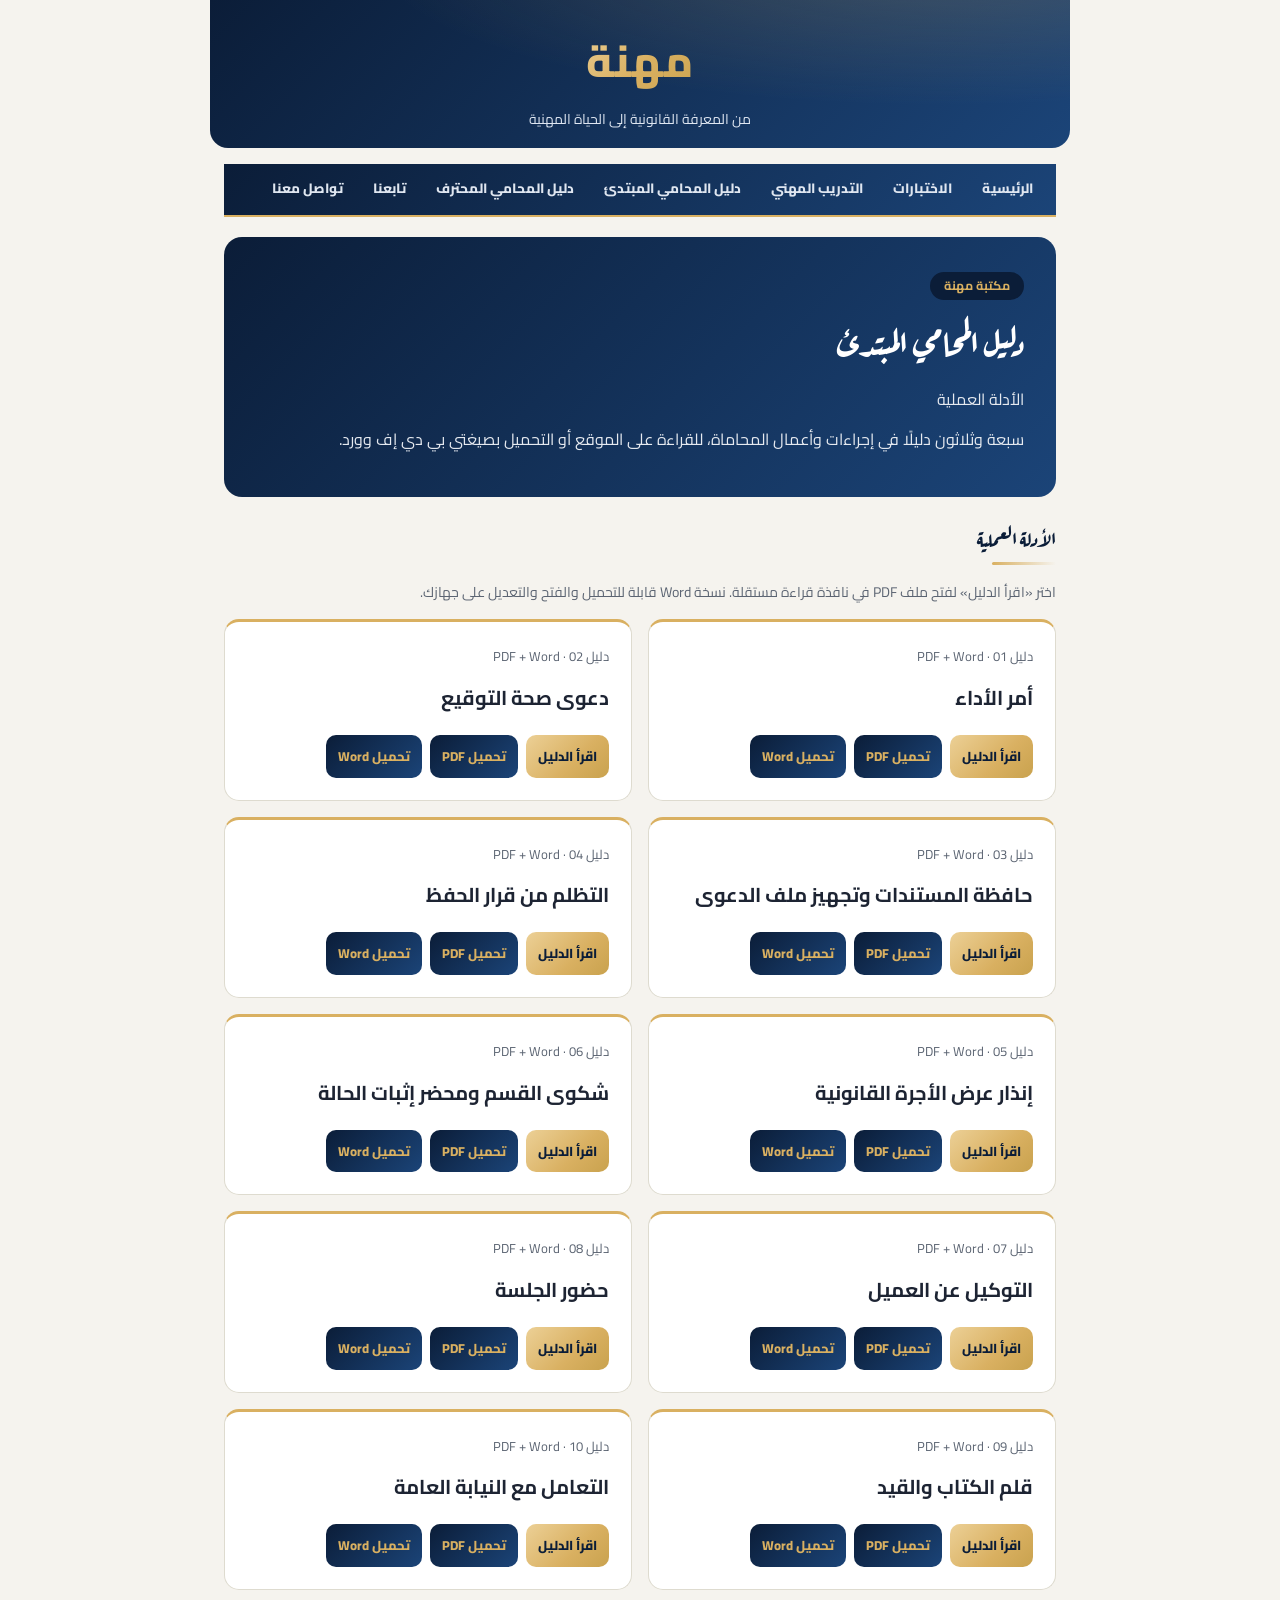
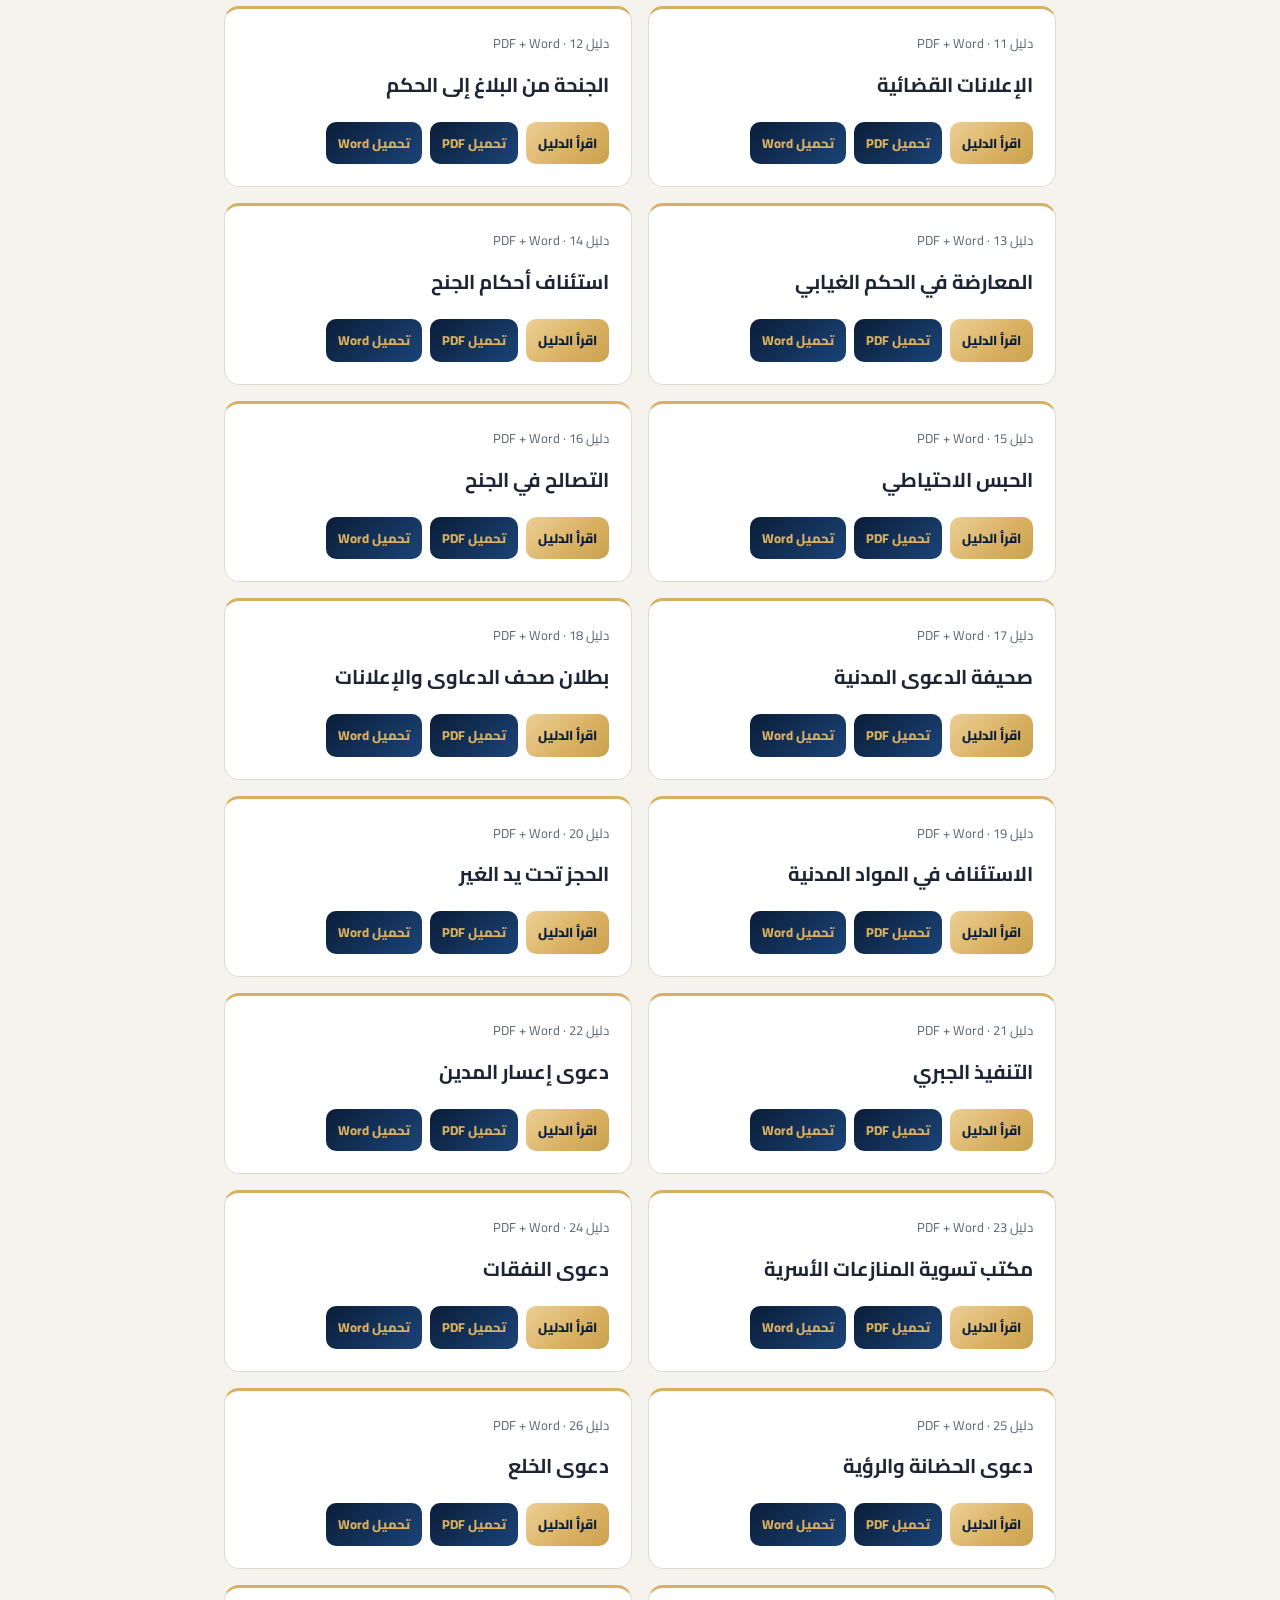
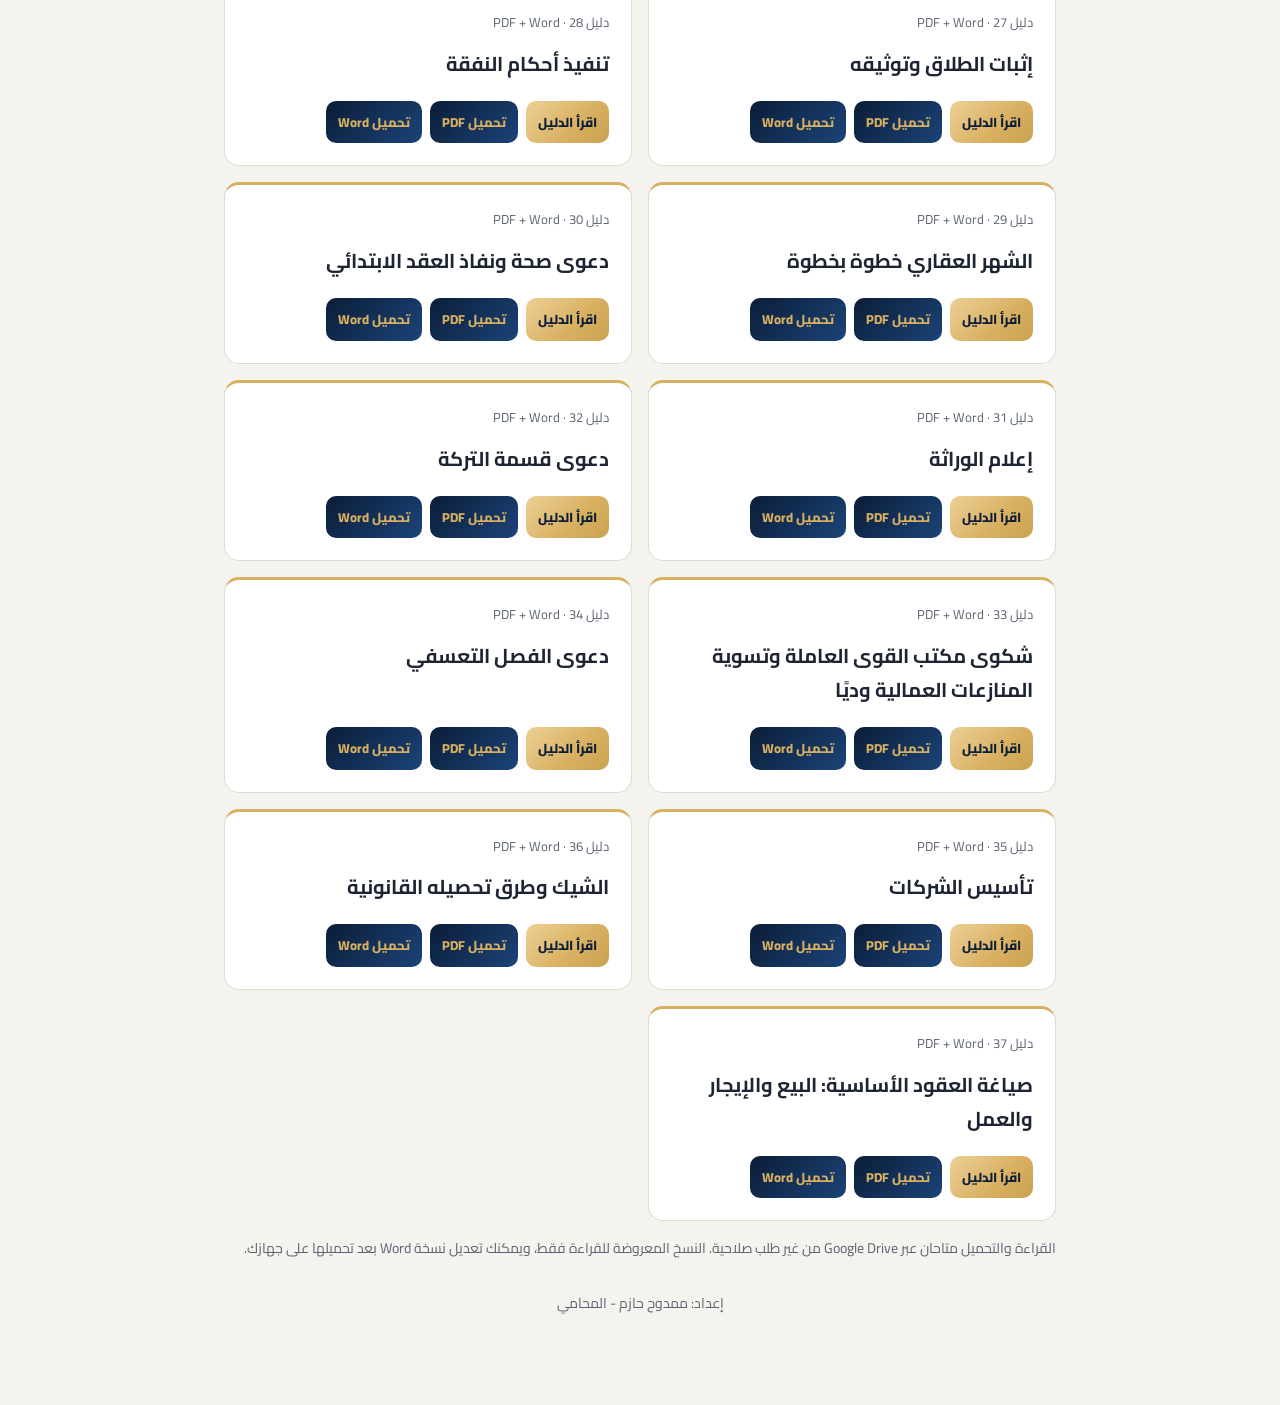
==== guides.html @ 372f8047 "Update guides.html" ====
<!DOCTYPE html>
<html lang="ar" dir="rtl">
<head>
<meta charset="utf-8">
<meta name="viewport" content="width=device-width, initial-scale=1">
<title>دليل المحامي المبتدئ | الأدلة العملية | مهنة</title>
<meta name="description" content="منصة مهنة: اختبارات قانونية عملية تفاعلية وتدريب على الصياغة لطلاب وحديثي التخرج — من المعرفة القانونية إلى الحياة المهنية.">
<link rel="preconnect" href="https://fonts.googleapis.com">
<link rel="preconnect" href="https://fonts.gstatic.com" crossorigin>
<link href="https://fonts.googleapis.com/css2?family=Aref+Ruqaa:wght@400;700&family=Cairo:wght@400;700;800;900&display=swap" rel="stylesheet">
<link rel="stylesheet" href="style.css?v=menu-2">
<link rel="icon" href="data:image/svg+xml,<svg xmlns='http://www.w3.org/2000/svg' viewBox='0 0 100 100'>
<rect width='100' height='100' rx='20' fill='%230B1D38'/>
<text x='50' y='68' font-size='52' text-anchor='middle' fill='%23D9B061' font-family='sans-serif' font-weight='bold'>م</text>
</svg>">
<style>.guide-intro{background:linear-gradient(135deg,var(--navy),var(--navy2));color:white;padding:32px;border-radius:18px;margin:20px 0}.guide-intro h1{font-family:'Aref Ruqaa',serif;font-size:36px;margin:6px 0}.guide-intro p{color:#e6eaf0;margin:10px 0}.guide-intro .chip{color:var(--gold)}.guide-grid{display:grid;grid-template-columns:repeat(2,minmax(0,1fr));gap:16px}.guide-card{background:white;border:1px solid #dedbcf;border-top:3px solid var(--gold);border-radius:15px;padding:22px;display:flex;flex-direction:column}.guide-num{font-size:13px;color:var(--muted)}.guide-card h3{font-size:20px;line-height:1.7;margin:12px 0 20px;flex:1}.guide-actions{display:flex;gap:8px;flex-wrap:wrap}.guide-actions .btn{font-size:13px;padding:9px 12px}.guide-note{font-size:14px;color:var(--muted)}#read-area{scroll-margin-top:20px}#read-area iframe{width:100%;height:78vh;min-height:480px;border:1px solid #dedbcf;border-radius:12px;background:white}.reader-head{display:flex;align-items:center;justify-content:space-between;gap:12px;flex-wrap:wrap}.reader-head h2{font-size:20px}.guide-credit{text-align:center;color:var(--muted);font-size:14px;margin:28px 0}@media(max-width:600px){.guide-grid{grid-template-columns:1fr}.guide-intro{padding:24px}.guide-intro h1{font-size:30px}.guide-card{padding:18px}}</style>
</head>
<body>
<div id="app">
<header class="brand">
<span class="brand-home">مهنة</span>
<div class="brand-slogan">من المعرفة القانونية إلى الحياة المهنية</div>
</header>
<main>
<section class="guide-intro">
<div class="chip">مكتبة مهنة</div>
<h1>دليل المحامي المبتدئ</h1>
<p>الأدلة العملية</p>
<p>سبعة وثلاثون دليلًا في إجراءات وأعمال المحاماة، للقراءة على الموقع أو التحميل بصيغتي بي دي إف وورد.</p>
</section>
<section aria-labelledby="practical-guides">
<h2 class="sec-title" id="practical-guides">الأدلة العملية</h2>
<p class="guide-note">اختر «اقرأ الدليل» لفتح ملف <bdi>PDF</bdi> في نافذة قراءة مستقلة. نسخة Word قابلة للتحميل والفتح والتعديل على جهازك.</p>
<div class="guide-grid">
<article class="guide-card">
<span class="guide-num">دليل 01 · PDF + Word</span>
<h3>أمر الأداء</h3>
<div class="guide-actions">
<a class="btn btn-gold" href="https://drive.google.com/file/d/1lhFEbVyW7mM2Pffdc7E-c3dsVmJOCe77/view" target="_blank" rel="noopener" data-unused="أمر الأداء">اقرأ الدليل</a>
<a class="btn btn-primary" href="https://drive.usercontent.google.com/uc?id=1lhFEbVyW7mM2Pffdc7E-c3dsVmJOCe77&export=download" target="_blank" rel="noopener">تحميل PDF</a>
<a class="btn btn-primary" href="https://drive.usercontent.google.com/uc?id=1GNAst6s5Tya8nx4CTQIG4CpCuFEKIEpQ&export=download" target="_blank" rel="noopener">تحميل Word</a>
</div>
</article>
<article class="guide-card">
<span class="guide-num">دليل 02 · PDF + Word</span>
<h3>دعوى صحة التوقيع</h3>
<div class="guide-actions">
<a class="btn btn-gold" href="https://drive.google.com/file/d/19nydOXmQcw5TiN1yiLEQyeLUWQSGeSj8/view" target="_blank" rel="noopener" data-unused="دعوى صحة التوقيع">اقرأ الدليل</a>
<a class="btn btn-primary" href="https://drive.usercontent.google.com/uc?id=19nydOXmQcw5TiN1yiLEQyeLUWQSGeSj8&export=download" target="_blank" rel="noopener">تحميل PDF</a>
<a class="btn btn-primary" href="https://drive.usercontent.google.com/uc?id=1DaUs4XClMMg2J2By8NILfXzpgcWRLYur&export=download" target="_blank" rel="noopener">تحميل Word</a>
</div>
</article>
<article class="guide-card">
<span class="guide-num">دليل 03 · PDF + Word</span>
<h3>حافظة المستندات وتجهيز ملف الدعوى</h3>
<div class="guide-actions">
<a class="btn btn-gold" href="https://drive.google.com/file/d/1q2QD6dPWdqzXDaYKc3N9Lr1Vz_J6705i/view" target="_blank" rel="noopener" data-unused="حافظة المستندات وتجهيز ملف الدعوى">اقرأ الدليل</a>
<a class="btn btn-primary" href="https://drive.usercontent.google.com/uc?id=1q2QD6dPWdqzXDaYKc3N9Lr1Vz_J6705i&export=download" target="_blank" rel="noopener">تحميل PDF</a>
<a class="btn btn-primary" href="https://drive.usercontent.google.com/uc?id=1x9_GRjjt5fpK_cg7-u2W2AYbrR6Ln_DU&export=download" target="_blank" rel="noopener">تحميل Word</a>
</div>
</article>
<article class="guide-card">
<span class="guide-num">دليل 04 · PDF + Word</span>
<h3>التظلم من قرار الحفظ</h3>
<div class="guide-actions">
<a class="btn btn-gold" href="https://drive.google.com/file/d/1rLI7pX4Ohl5Z811DIzZ4BWitYT3tr8JI/view" target="_blank" rel="noopener" data-unused="التظلم من قرار الحفظ">اقرأ الدليل</a>
<a class="btn btn-primary" href="https://drive.usercontent.google.com/uc?id=1rLI7pX4Ohl5Z811DIzZ4BWitYT3tr8JI&export=download" target="_blank" rel="noopener">تحميل PDF</a>
<a class="btn btn-primary" href="https://drive.usercontent.google.com/uc?id=1jGJtzhgdEJMSLpmpb15tiAQeFeDelXdA&export=download" target="_blank" rel="noopener">تحميل Word</a>
</div>
</article>
<article class="guide-card">
<span class="guide-num">دليل 05 · PDF + Word</span>
<h3>إنذار عرض الأجرة القانونية</h3>
<div class="guide-actions">
<a class="btn btn-gold" href="https://drive.google.com/file/d/1cBmJ3tx7z8aMSP7qeic0AS9SRAFq1dej/view" target="_blank" rel="noopener" data-unused="إنذار عرض الأجرة القانونية">اقرأ الدليل</a>
<a class="btn btn-primary" href="https://drive.usercontent.google.com/uc?id=1cBmJ3tx7z8aMSP7qeic0AS9SRAFq1dej&export=download" target="_blank" rel="noopener">تحميل PDF</a>
<a class="btn btn-primary" href="https://drive.usercontent.google.com/uc?id=1-lrd0PEPeSdsdgamgKVnCSZKYVw9WDAi&export=download" target="_blank" rel="noopener">تحميل Word</a>
</div>
</article>
<article class="guide-card">
<span class="guide-num">دليل 06 · PDF + Word</span>
<h3>شكوى القسم ومحضر إثبات الحالة</h3>
<div class="guide-actions">
<a class="btn btn-gold" href="https://drive.google.com/file/d/1IS0WiS62byXFt3Yp91gwJPllQYBNxdp9/view" target="_blank" rel="noopener" data-unused="شكوى القسم ومحضر إثبات الحالة">اقرأ الدليل</a>
<a class="btn btn-primary" href="https://drive.usercontent.google.com/uc?id=1IS0WiS62byXFt3Yp91gwJPllQYBNxdp9&export=download" target="_blank" rel="noopener">تحميل PDF</a>
<a class="btn btn-primary" href="https://drive.usercontent.google.com/uc?id=1BdJZomVSax-pJC2kfKPwaSdxzQhvLLwL&export=download" target="_blank" rel="noopener">تحميل Word</a>
</div>
</article>
<article class="guide-card">
<span class="guide-num">دليل 07 · PDF + Word</span>
<h3>التوكيل عن العميل</h3>
<div class="guide-actions">
<a class="btn btn-gold" href="https://drive.google.com/file/d/1QEOQuuTOTTEBFe_HFZniaZNTT4RI1nsv/view" target="_blank" rel="noopener" data-unused="التوكيل عن العميل">اقرأ الدليل</a>
<a class="btn btn-primary" href="https://drive.usercontent.google.com/uc?id=1QEOQuuTOTTEBFe_HFZniaZNTT4RI1nsv&export=download" target="_blank" rel="noopener">تحميل PDF</a>
<a class="btn btn-primary" href="https://drive.usercontent.google.com/uc?id=17tsUhtWy_TjbeZj2JQprFCujh1gpBj0j&export=download" target="_blank" rel="noopener">تحميل Word</a>
</div>
</article>
<article class="guide-card">
<span class="guide-num">دليل 08 · PDF + Word</span>
<h3>حضور الجلسة</h3>
<div class="guide-actions">
<a class="btn btn-gold" href="https://drive.google.com/file/d/1w6HjEaFpAqK7VksC8ru_XuXYdBbz9K9f/view" target="_blank" rel="noopener" data-unused="حضور الجلسة">اقرأ الدليل</a>
<a class="btn btn-primary" href="https://drive.usercontent.google.com/uc?id=1w6HjEaFpAqK7VksC8ru_XuXYdBbz9K9f&export=download" target="_blank" rel="noopener">تحميل PDF</a>
<a class="btn btn-primary" href="https://drive.usercontent.google.com/uc?id=1sQ37kRX0HGywfal8gw8nFbL9a7NRiC8x&export=download" target="_blank" rel="noopener">تحميل Word</a>
</div>
</article>
<article class="guide-card">
<span class="guide-num">دليل 09 · PDF + Word</span>
<h3>قلم الكتاب والقيد</h3>
<div class="guide-actions">
<a class="btn btn-gold" href="https://drive.google.com/file/d/1-6KOMLe5yV7-f9dzGltO7z8qr-1vII8w/view" target="_blank" rel="noopener" data-unused="قلم الكتاب والقيد">اقرأ الدليل</a>
<a class="btn btn-primary" href="https://drive.usercontent.google.com/uc?id=1-6KOMLe5yV7-f9dzGltO7z8qr-1vII8w&export=download" target="_blank" rel="noopener">تحميل PDF</a>
<a class="btn btn-primary" href="https://drive.usercontent.google.com/uc?id=1TjCPbkvWsczoTAzIBe25jZPN6dCIpEjh&export=download" target="_blank" rel="noopener">تحميل Word</a>
</div>
</article>
<article class="guide-card">
<span class="guide-num">دليل 10 · PDF + Word</span>
<h3>التعامل مع النيابة العامة</h3>
<div class="guide-actions">
<a class="btn btn-gold" href="https://drive.google.com/file/d/16C2R-DpAaad8NpkhkTMxkO4bs0cnzNlF/view" target="_blank" rel="noopener" data-unused="التعامل مع النيابة العامة">اقرأ الدليل</a>
<a class="btn btn-primary" href="https://drive.usercontent.google.com/uc?id=16C2R-DpAaad8NpkhkTMxkO4bs0cnzNlF&export=download" target="_blank" rel="noopener">تحميل PDF</a>
<a class="btn btn-primary" href="https://drive.usercontent.google.com/uc?id=1xSZr94l_cQgAg8oKb4VDhyMVsaFz3uzL&export=download" target="_blank" rel="noopener">تحميل Word</a>
</div>
</article>
<article class="guide-card">
<span class="guide-num">دليل 11 · PDF + Word</span>
<h3>الإعلانات القضائية</h3>
<div class="guide-actions">
<a class="btn btn-gold" href="https://drive.google.com/file/d/14jTPbNmCmhAWJI2bxURV8c2IpZFxBTtu/view" target="_blank" rel="noopener" data-unused="الإعلانات القضائية">اقرأ الدليل</a>
<a class="btn btn-primary" href="https://drive.usercontent.google.com/uc?id=14jTPbNmCmhAWJI2bxURV8c2IpZFxBTtu&export=download" target="_blank" rel="noopener">تحميل PDF</a>
<a class="btn btn-primary" href="https://drive.usercontent.google.com/uc?id=1nGDUe8XNxXwrlL6gyGoIQX5_wiXSOQw8&export=download" target="_blank" rel="noopener">تحميل Word</a>
</div>
</article>
<article class="guide-card">
<span class="guide-num">دليل 12 · PDF + Word</span>
<h3>الجنحة من البلاغ إلى الحكم</h3>
<div class="guide-actions">
<a class="btn btn-gold" href="https://drive.google.com/file/d/1GeDlIqz3ZPjyvDLm3ax_kZ1trtamjrG9/view" target="_blank" rel="noopener" data-unused="الجنحة من البلاغ إلى الحكم">اقرأ الدليل</a>
<a class="btn btn-primary" href="https://drive.usercontent.google.com/uc?id=1GeDlIqz3ZPjyvDLm3ax_kZ1trtamjrG9&export=download" target="_blank" rel="noopener">تحميل PDF</a>
<a class="btn btn-primary" href="https://drive.usercontent.google.com/uc?id=1X7FzDyfZ1-Qfa2aySnxmdlfpzXh0LILZ&export=download" target="_blank" rel="noopener">تحميل Word</a>
</div>
</article>
<article class="guide-card">
<span class="guide-num">دليل 13 · PDF + Word</span>
<h3>المعارضة في الحكم الغيابي</h3>
<div class="guide-actions">
<a class="btn btn-gold" href="https://drive.google.com/file/d/1eduug9olP5QepK9xj_x2lu-c4mlwAfVk/view" target="_blank" rel="noopener" data-unused="المعارضة في الحكم الغيابي">اقرأ الدليل</a>
<a class="btn btn-primary" href="https://drive.usercontent.google.com/uc?id=1eduug9olP5QepK9xj_x2lu-c4mlwAfVk&export=download" target="_blank" rel="noopener">تحميل PDF</a>
<a class="btn btn-primary" href="https://drive.usercontent.google.com/uc?id=1vYFPwZU1Yk_J25SgsPBMVrs7mK8fgEtN&export=download" target="_blank" rel="noopener">تحميل Word</a>
</div>
</article>
<article class="guide-card">
<span class="guide-num">دليل 14 · PDF + Word</span>
<h3>استئناف أحكام الجنح</h3>
<div class="guide-actions">
<a class="btn btn-gold" href="https://drive.google.com/file/d/1NqNyWIEtY-ghXWD7Ovv80EQc38zApNoQ/view" target="_blank" rel="noopener" data-unused="استئناف أحكام الجنح">اقرأ الدليل</a>
<a class="btn btn-primary" href="https://drive.usercontent.google.com/uc?id=1NqNyWIEtY-ghXWD7Ovv80EQc38zApNoQ&export=download" target="_blank" rel="noopener">تحميل PDF</a>
<a class="btn btn-primary" href="https://drive.usercontent.google.com/uc?id=1pjefdMAFo6wtGSPbI0MVBh4y7JZuY_yj&export=download" target="_blank" rel="noopener">تحميل Word</a>
</div>
</article>
<article class="guide-card">
<span class="guide-num">دليل 15 · PDF + Word</span>
<h3>الحبس الاحتياطي</h3>
<div class="guide-actions">
<a class="btn btn-gold" href="https://drive.google.com/file/d/1xcIaKQqhmnBtSEZbT4JTeTVlwEAEolqZ/view" target="_blank" rel="noopener" data-unused="الحبس الاحتياطي">اقرأ الدليل</a>
<a class="btn btn-primary" href="https://drive.usercontent.google.com/uc?id=1xcIaKQqhmnBtSEZbT4JTeTVlwEAEolqZ&export=download" target="_blank" rel="noopener">تحميل PDF</a>
<a class="btn btn-primary" href="https://drive.usercontent.google.com/uc?id=1648856WoEl9FJtOPDo1Pev_1bz9TIzI_&export=download" target="_blank" rel="noopener">تحميل Word</a>
</div>
</article>
<article class="guide-card">
<span class="guide-num">دليل 16 · PDF + Word</span>
<h3>التصالح في الجنح</h3>
<div class="guide-actions">
<a class="btn btn-gold" href="https://drive.google.com/file/d/10y_-NX6jctBIYF557IlrYe82zkh2wMDv/view" target="_blank" rel="noopener" data-unused="التصالح في الجنح">اقرأ الدليل</a>
<a class="btn btn-primary" href="https://drive.usercontent.google.com/uc?id=10y_-NX6jctBIYF557IlrYe82zkh2wMDv&export=download" target="_blank" rel="noopener">تحميل PDF</a>
<a class="btn btn-primary" href="https://drive.usercontent.google.com/uc?id=11JRqz6HBILmvKFa4iBzNTsp0Fx5wMerN&export=download" target="_blank" rel="noopener">تحميل Word</a>
</div>
</article>
<article class="guide-card">
<span class="guide-num">دليل 17 · PDF + Word</span>
<h3>صحيفة الدعوى المدنية</h3>
<div class="guide-actions">
<a class="btn btn-gold" href="https://drive.google.com/file/d/1sZz0TDGOKZalwRft-iu8-0i8cl8Ptnyf/view" target="_blank" rel="noopener" data-unused="صحيفة الدعوى المدنية">اقرأ الدليل</a>
<a class="btn btn-primary" href="https://drive.usercontent.google.com/uc?id=1sZz0TDGOKZalwRft-iu8-0i8cl8Ptnyf&export=download" target="_blank" rel="noopener">تحميل PDF</a>
<a class="btn btn-primary" href="https://drive.usercontent.google.com/uc?id=1f5rvOFOB3NeRojkRWT9hCq55vcYuGRw3&export=download" target="_blank" rel="noopener">تحميل Word</a>
</div>
</article>
<article class="guide-card">
<span class="guide-num">دليل 18 · PDF + Word</span>
<h3>بطلان صحف الدعاوى والإعلانات</h3>
<div class="guide-actions">
<a class="btn btn-gold" href="https://drive.google.com/file/d/1ydUIzdb1GCVYTCQBEeNw0Mceaa8yqAuI/view" target="_blank" rel="noopener" data-unused="بطلان صحف الدعاوى والإعلانات">اقرأ الدليل</a>
<a class="btn btn-primary" href="https://drive.usercontent.google.com/uc?id=1ydUIzdb1GCVYTCQBEeNw0Mceaa8yqAuI&export=download" target="_blank" rel="noopener">تحميل PDF</a>
<a class="btn btn-primary" href="https://drive.usercontent.google.com/uc?id=1AZQIpSXePgrr-4YGj4W5npp2qb6y94_I&export=download" target="_blank" rel="noopener">تحميل Word</a>
</div>
</article>
<article class="guide-card">
<span class="guide-num">دليل 19 · PDF + Word</span>
<h3>الاستئناف في المواد المدنية</h3>
<div class="guide-actions">
<a class="btn btn-gold" href="https://drive.google.com/file/d/1afdg-Ku--iqZIt3wisOAYcfKvq_I3Ej4/view" target="_blank" rel="noopener" data-unused="الاستئناف في المواد المدنية">اقرأ الدليل</a>
<a class="btn btn-primary" href="https://drive.usercontent.google.com/uc?id=1afdg-Ku--iqZIt3wisOAYcfKvq_I3Ej4&export=download" target="_blank" rel="noopener">تحميل PDF</a>
<a class="btn btn-primary" href="https://drive.usercontent.google.com/uc?id=178rEgnEGyf0K1z_PHERqe0zXxDEI0wHU&export=download" target="_blank" rel="noopener">تحميل Word</a>
</div>
</article>
<article class="guide-card">
<span class="guide-num">دليل 20 · PDF + Word</span>
<h3>الحجز تحت يد الغير</h3>
<div class="guide-actions">
<a class="btn btn-gold" href="https://drive.google.com/file/d/1xNmIMgBF-fgJdKgWRXzyLvmAUSOz3JZX/view" target="_blank" rel="noopener" data-unused="الحجز تحت يد الغير">اقرأ الدليل</a>
<a class="btn btn-primary" href="https://drive.usercontent.google.com/uc?id=1xNmIMgBF-fgJdKgWRXzyLvmAUSOz3JZX&export=download" target="_blank" rel="noopener">تحميل PDF</a>
<a class="btn btn-primary" href="https://drive.usercontent.google.com/uc?id=1rCsxuJ0VhlaVHmCy0uJiRH8K9CK8KRgb&export=download" target="_blank" rel="noopener">تحميل Word</a>
</div>
</article>
<article class="guide-card">
<span class="guide-num">دليل 21 · PDF + Word</span>
<h3>التنفيذ الجبري</h3>
<div class="guide-actions">
<a class="btn btn-gold" href="https://drive.google.com/file/d/1nS_KgkrTeLJB8kxbcGABC1b7anXLWX34/view" target="_blank" rel="noopener" data-unused="التنفيذ الجبري">اقرأ الدليل</a>
<a class="btn btn-primary" href="https://drive.usercontent.google.com/uc?id=1nS_KgkrTeLJB8kxbcGABC1b7anXLWX34&export=download" target="_blank" rel="noopener">تحميل PDF</a>
<a class="btn btn-primary" href="https://drive.usercontent.google.com/uc?id=1OxFFAFtNTEZ-h1vIZjrEhwDa9d_8wHSt&export=download" target="_blank" rel="noopener">تحميل Word</a>
</div>
</article>
<article class="guide-card">
<span class="guide-num">دليل 22 · PDF + Word</span>
<h3>دعوى إعسار المدين</h3>
<div class="guide-actions">
<a class="btn btn-gold" href="https://drive.google.com/file/d/1Z_H1uZ6sL4z4-JqIwPwmQROxWF3AfZj4/view" target="_blank" rel="noopener" data-unused="دعوى إعسار المدين">اقرأ الدليل</a>
<a class="btn btn-primary" href="https://drive.usercontent.google.com/uc?id=1Z_H1uZ6sL4z4-JqIwPwmQROxWF3AfZj4&export=download" target="_blank" rel="noopener">تحميل PDF</a>
<a class="btn btn-primary" href="https://drive.usercontent.google.com/uc?id=1qJFEi2fvPL8RvgCeRgfD_sbNvVKQJgq3&export=download" target="_blank" rel="noopener">تحميل Word</a>
</div>
</article>
<article class="guide-card">
<span class="guide-num">دليل 23 · PDF + Word</span>
<h3>مكتب تسوية المنازعات الأسرية</h3>
<div class="guide-actions">
<a class="btn btn-gold" href="https://drive.google.com/file/d/1X_-GP8tdBltiGm70qS1In01qeJ8Qh4pK/view" target="_blank" rel="noopener" data-unused="مكتب تسوية المنازعات الأسرية">اقرأ الدليل</a>
<a class="btn btn-primary" href="https://drive.usercontent.google.com/uc?id=1X_-GP8tdBltiGm70qS1In01qeJ8Qh4pK&export=download" target="_blank" rel="noopener">تحميل PDF</a>
<a class="btn btn-primary" href="https://drive.usercontent.google.com/uc?id=1VZQHXRyFoeYIHboGQ5bJjBBHv1_w8WJc&export=download" target="_blank" rel="noopener">تحميل Word</a>
</div>
</article>
<article class="guide-card">
<span class="guide-num">دليل 24 · PDF + Word</span>
<h3>دعوى النفقات</h3>
<div class="guide-actions">
<a class="btn btn-gold" href="https://drive.google.com/file/d/1HKxYytT9IdL5e0QiwDucvM-7STwVZ3vf/view" target="_blank" rel="noopener" data-unused="دعوى النفقات">اقرأ الدليل</a>
<a class="btn btn-primary" href="https://drive.usercontent.google.com/uc?id=1HKxYytT9IdL5e0QiwDucvM-7STwVZ3vf&export=download" target="_blank" rel="noopener">تحميل PDF</a>
<a class="btn btn-primary" href="https://drive.usercontent.google.com/uc?id=13zGe7_65McASSKI-EOvj9DrEjW-LQHyd&export=download" target="_blank" rel="noopener">تحميل Word</a>
</div>
</article>
<article class="guide-card">
<span class="guide-num">دليل 25 · PDF + Word</span>
<h3>دعوى الحضانة والرؤية</h3>
<div class="guide-actions">
<a class="btn btn-gold" href="https://drive.google.com/file/d/1cd7Pzg8DitYbnQp7DwsJZHg-3dmhydid/view" target="_blank" rel="noopener" data-unused="دعوى الحضانة والرؤية">اقرأ الدليل</a>
<a class="btn btn-primary" href="https://drive.usercontent.google.com/uc?id=1cd7Pzg8DitYbnQp7DwsJZHg-3dmhydid&export=download" target="_blank" rel="noopener">تحميل PDF</a>
<a class="btn btn-primary" href="https://drive.usercontent.google.com/uc?id=197KO336eIoPoVwP5OiqFDb9jOte_5YGh&export=download" target="_blank" rel="noopener">تحميل Word</a>
</div>
</article>
<article class="guide-card">
<span class="guide-num">دليل 26 · PDF + Word</span>
<h3>دعوى الخلع</h3>
<div class="guide-actions">
<a class="btn btn-gold" href="https://drive.google.com/file/d/1_h8_CHYDWjfiw7IDZerMcS4RpLpgQ1xs/view" target="_blank" rel="noopener" data-unused="دعوى الخلع">اقرأ الدليل</a>
<a class="btn btn-primary" href="https://drive.usercontent.google.com/uc?id=1_h8_CHYDWjfiw7IDZerMcS4RpLpgQ1xs&export=download" target="_blank" rel="noopener">تحميل PDF</a>
<a class="btn btn-primary" href="https://drive.usercontent.google.com/uc?id=1LD8jHcWr9bK7lgSoYE_12hO29cCwOONp&export=download" target="_blank" rel="noopener">تحميل Word</a>
</div>
</article>
<article class="guide-card">
<span class="guide-num">دليل 27 · PDF + Word</span>
<h3>إثبات الطلاق وتوثيقه</h3>
<div class="guide-actions">
<a class="btn btn-gold" href="https://drive.google.com/file/d/18DdKWXZGZejubEYzpEk_5IkiKBAQqcbq/view" target="_blank" rel="noopener" data-unused="إثبات الطلاق وتوثيقه">اقرأ الدليل</a>
<a class="btn btn-primary" href="https://drive.usercontent.google.com/uc?id=18DdKWXZGZejubEYzpEk_5IkiKBAQqcbq&export=download" target="_blank" rel="noopener">تحميل PDF</a>
<a class="btn btn-primary" href="https://drive.usercontent.google.com/uc?id=15Ic5T0gtdH8fZ6qfkOng_ndsTx4sm2yb&export=download" target="_blank" rel="noopener">تحميل Word</a>
</div>
</article>
<article class="guide-card">
<span class="guide-num">دليل 28 · PDF + Word</span>
<h3>تنفيذ أحكام النفقة</h3>
<div class="guide-actions">
<a class="btn btn-gold" href="https://drive.google.com/file/d/137J_8oRJHMpII3LtAQK1vg9OFmfu7LSb/view" target="_blank" rel="noopener" data-unused="تنفيذ أحكام النفقة">اقرأ الدليل</a>
<a class="btn btn-primary" href="https://drive.usercontent.google.com/uc?id=137J_8oRJHMpII3LtAQK1vg9OFmfu7LSb&export=download" target="_blank" rel="noopener">تحميل PDF</a>
<a class="btn btn-primary" href="https://drive.usercontent.google.com/uc?id=1aFnS3vurrEpQZst9CinFb29_9EA0UZzi&export=download" target="_blank" rel="noopener">تحميل Word</a>
</div>
</article>
<article class="guide-card">
<span class="guide-num">دليل 29 · PDF + Word</span>
<h3>الشهر العقاري خطوة بخطوة</h3>
<div class="guide-actions">
<a class="btn btn-gold" href="https://drive.google.com/file/d/1CkmfVZtdEX0yL4lPWlYOnoRbLG_1mHZU/view" target="_blank" rel="noopener" data-unused="الشهر العقاري خطوة بخطوة">اقرأ الدليل</a>
<a class="btn btn-primary" href="https://drive.usercontent.google.com/uc?id=1CkmfVZtdEX0yL4lPWlYOnoRbLG_1mHZU&export=download" target="_blank" rel="noopener">تحميل PDF</a>
<a class="btn btn-primary" href="https://drive.usercontent.google.com/uc?id=1V4bxsatv2XZeJQmgb4cS1jxdFfckAGyb&export=download" target="_blank" rel="noopener">تحميل Word</a>
</div>
</article>
<article class="guide-card">
<span class="guide-num">دليل 30 · PDF + Word</span>
<h3>دعوى صحة ونفاذ العقد الابتدائي</h3>
<div class="guide-actions">
<a class="btn btn-gold" href="https://drive.google.com/file/d/1dIU13KrFe54kmao3jy5vbaP0qTenRhTO/view" target="_blank" rel="noopener" data-unused="دعوى صحة ونفاذ العقد الابتدائي">اقرأ الدليل</a>
<a class="btn btn-primary" href="https://drive.usercontent.google.com/uc?id=1dIU13KrFe54kmao3jy5vbaP0qTenRhTO&export=download" target="_blank" rel="noopener">تحميل PDF</a>
<a class="btn btn-primary" href="https://drive.usercontent.google.com/uc?id=1VoPJ2xSihMslX7qd3LBTO1X5HJ1pmWhi&export=download" target="_blank" rel="noopener">تحميل Word</a>
</div>
</article>
<article class="guide-card">
<span class="guide-num">دليل 31 · PDF + Word</span>
<h3>إعلام الوراثة</h3>
<div class="guide-actions">
<a class="btn btn-gold" href="https://drive.google.com/file/d/1bvehYE4lArKOT4JE2AZD1MUc29bBTFvN/view" target="_blank" rel="noopener" data-unused="إعلام الوراثة">اقرأ الدليل</a>
<a class="btn btn-primary" href="https://drive.usercontent.google.com/uc?id=1bvehYE4lArKOT4JE2AZD1MUc29bBTFvN&export=download" target="_blank" rel="noopener">تحميل PDF</a>
<a class="btn btn-primary" href="https://drive.usercontent.google.com/uc?id=1YQJ0eHlgjzoUuxbdOGawgu6lbuAzAW8S&export=download" target="_blank" rel="noopener">تحميل Word</a>
</div>
</article>
<article class="guide-card">
<span class="guide-num">دليل 32 · PDF + Word</span>
<h3>دعوى قسمة التركة</h3>
<div class="guide-actions">
<a class="btn btn-gold" href="https://drive.google.com/file/d/190Kn1yJ0IPw8YmUA0CQg_BbNpWT7R0_h/view" target="_blank" rel="noopener" data-unused="دعوى قسمة التركة">اقرأ الدليل</a>
<a class="btn btn-primary" href="https://drive.usercontent.google.com/uc?id=190Kn1yJ0IPw8YmUA0CQg_BbNpWT7R0_h&export=download" target="_blank" rel="noopener">تحميل PDF</a>
<a class="btn btn-primary" href="https://drive.usercontent.google.com/uc?id=1zZDRBBbujOxxw3Z31d9WbPuMkieY91-c&export=download" target="_blank" rel="noopener">تحميل Word</a>
</div>
</article>
<article class="guide-card">
<span class="guide-num">دليل 33 · PDF + Word</span>
<h3>شكوى مكتب القوى العاملة وتسوية المنازعات العمالية وديًا</h3>
<div class="guide-actions">
<a class="btn btn-gold" href="https://drive.google.com/file/d/1gX6YGqb0AzqtMrJKuPFvrCVJ4238AsNA/view" target="_blank" rel="noopener" data-unused="شكوى مكتب القوى العاملة وتسوية المنازعات العمالية وديًا">اقرأ الدليل</a>
<a class="btn btn-primary" href="https://drive.usercontent.google.com/uc?id=1gX6YGqb0AzqtMrJKuPFvrCVJ4238AsNA&export=download" target="_blank" rel="noopener">تحميل PDF</a>
<a class="btn btn-primary" href="https://drive.usercontent.google.com/uc?id=1Akj7MW5ykVWjDRZnyXCfpX28Nt_PNZAx&export=download" target="_blank" rel="noopener">تحميل Word</a>
</div>
</article>
<article class="guide-card">
<span class="guide-num">دليل 34 · PDF + Word</span>
<h3>دعوى الفصل التعسفي</h3>
<div class="guide-actions">
<a class="btn btn-gold" href="https://drive.google.com/file/d/1CeJw07q2nVQFyWB-3y-O_jRJHjTvnm5Y/view" target="_blank" rel="noopener" data-unused="دعوى الفصل التعسفي">اقرأ الدليل</a>
<a class="btn btn-primary" href="https://drive.usercontent.google.com/uc?id=1CeJw07q2nVQFyWB-3y-O_jRJHjTvnm5Y&export=download" target="_blank" rel="noopener">تحميل PDF</a>
<a class="btn btn-primary" href="https://drive.usercontent.google.com/uc?id=1kuITB0r7xQ-6WdGu9xE17OJmxKR4eEF-&export=download" target="_blank" rel="noopener">تحميل Word</a>
</div>
</article>
<article class="guide-card">
<span class="guide-num">دليل 35 · PDF + Word</span>
<h3>تأسيس الشركات</h3>
<div class="guide-actions">
<a class="btn btn-gold" href="https://drive.google.com/file/d/14RLDqFA5n7nLy35j9xpm2cPS2jUcum9B/view" target="_blank" rel="noopener" data-unused="تأسيس الشركات">اقرأ الدليل</a>
<a class="btn btn-primary" href="https://drive.usercontent.google.com/uc?id=14RLDqFA5n7nLy35j9xpm2cPS2jUcum9B&export=download" target="_blank" rel="noopener">تحميل PDF</a>
<a class="btn btn-primary" href="https://drive.usercontent.google.com/uc?id=1e3tzQOOvXFsRSFei1Vh0lt-lXf8xm6xM&export=download" target="_blank" rel="noopener">تحميل Word</a>
</div>
</article>
<article class="guide-card">
<span class="guide-num">دليل 36 · PDF + Word</span>
<h3>الشيك وطرق تحصيله القانونية</h3>
<div class="guide-actions">
<a class="btn btn-gold" href="https://drive.google.com/file/d/1EZrwPnCFzksItiNXwP7R8Z7YwtONXGPt/view" target="_blank" rel="noopener" data-unused="الشيك وطرق تحصيله القانونية">اقرأ الدليل</a>
<a class="btn btn-primary" href="https://drive.usercontent.google.com/uc?id=1EZrwPnCFzksItiNXwP7R8Z7YwtONXGPt&export=download" target="_blank" rel="noopener">تحميل PDF</a>
<a class="btn btn-primary" href="https://drive.usercontent.google.com/uc?id=12Gki7nDTE0RXfqL5OcEdqsEaYdtPp1U1&export=download" target="_blank" rel="noopener">تحميل Word</a>
</div>
</article>
<article class="guide-card">
<span class="guide-num">دليل 37 · PDF + Word</span>
<h3>صياغة العقود الأساسية: البيع والإيجار والعمل</h3>
<div class="guide-actions">
<a class="btn btn-gold" href="https://drive.google.com/file/d/15Qe0NpNbiCD0-EXCSX92A8lNP6bV2i8Z/view" target="_blank" rel="noopener" data-unused="صياغة العقود الأساسية">اقرأ الدليل</a>
<a class="btn btn-primary" href="https://drive.usercontent.google.com/uc?id=15Qe0NpNbiCD0-EXCSX92A8lNP6bV2i8Z&export=download" target="_blank" rel="noopener">تحميل PDF</a>
<a class="btn btn-primary" href="https://drive.usercontent.google.com/uc?id=1zM5G8eEvEyfope7VPH5VE65qnONR_7pA&export=download" target="_blank" rel="noopener">تحميل Word</a>
</div>
</article>
</div>
</section>
<p class="guide-note">القراءة والتحميل متاحان عبر Google Drive من غير طلب صلاحية. النسخ المعروضة للقراءة فقط، ويمكنك تعديل نسخة Word بعد تحميلها على جهازك.</p>
<p class="guide-credit">إعداد: ممدوح حازم - المحامي</p>
</main>
</div>
<script src="nav.js?v=menu-1">
</script>
<script src="motion.js?v=m2"></script>
</body>
</html>
---- style.css ----
:root {
  --navy: #0B1D38;
  --navy2: #1B4478;
  --gold: #D9B061;
  --gold2: #c9a24e;
  --bg: #f5f3ee;
  --ink: #1d2433;
  --muted: #5b6472;
  --ok: #0f7b4d;
  --okbg: #e8f6ef;
  --bad: #b3382e;
  --badbg: #fbeae8;
  --warn: #9a6b12;
  --warnbg: #fdf4e0;
}
* { box-sizing: border-box; }
html { -webkit-text-size-adjust: 100%; }
body {
  margin: 0; padding: 0 0 60px;
  background: var(--bg); color: var(--ink);
  font-family: 'Cairo', 'Segoe UI', Tahoma, Arial, sans-serif;
  line-height: 1.9; font-size: 16px;
}
#app { max-width: 860px; margin: 0 auto; padding: 0 14px; }
a { color: var(--navy2); }
.brand {
  background: linear-gradient(135deg, var(--navy), var(--navy2));
  color: #fff; border-radius: 0 0 18px 18px;
  padding: 22px 18px 16px; margin: 0 -14px 16px; text-align: center;
}
.brand-home { color: var(--gold); font-size: 34px; font-weight: 800; text-decoration: none; letter-spacing: 1px; }
.brand-slogan { color: #e9eef6; font-size: 13.5px; margin-top: 2px; }
.card {
  background: #fff; border-radius: 14px; padding: 18px 16px; margin-bottom: 14px;
  box-shadow: 0 1px 4px rgba(11,29,56,.08); border: 1px solid #e8e4da;
}
.hero { text-align: center; border-top: 4px solid var(--gold); }
.hero h1 { color: var(--gold2); font-size: 17px; margin: 8px 0 2px; }
.hero h2 { color: var(--navy); font-size: 20px; margin: 4px 0 8px; line-height: 1.6; }
.hero .sub { color: var(--muted); font-size: 14px; margin: 0; }
.chip {
  display: inline-block; background: var(--navy); color: var(--gold);
  font-size: 12.5px; padding: 2px 14px; border-radius: 20px; font-weight: 700;
}
.sec-title { color: var(--navy); font-size: 17px; border-right: 4px solid var(--gold); padding-right: 10px; margin: 4px 0 12px; }
.resume-banner {
  background: var(--warnbg); border: 1px solid #ecd9a8; color: #6b5310;
  border-radius: 10px; padding: 10px 14px; margin-bottom: 14px; font-size: 14px;
}
.resume-banner button { background: none; border: 1px solid #c9b268; border-radius: 8px; padding: 2px 10px; font-family: inherit; cursor: pointer; color: #6b5310; }
.teach-item { border: 1px solid #e8e4da; border-radius: 10px; margin-bottom: 8px; background: #fcfbF8; }
.teach-item summary { cursor: pointer; padding: 10px 14px; font-weight: 700; color: var(--navy2); }
.teach-item p { padding: 0 14px 12px; margin: 0; font-size: 14.5px; color: #333c4d; }
.defense-map { background: var(--navy); color: #f0ead8; border-radius: 10px; padding: 12px 14px; font-size: 14px; margin-top: 10px; }
.defense-map b { color: var(--gold); }
.mode-row { display: grid; grid-template-columns: 1fr 1fr; gap: 10px; }
.mode-btn {
  border: 2px solid var(--navy2); background: #fff; border-radius: 12px;
  padding: 14px 10px; cursor: pointer; font-family: inherit; text-align: center;
}
.mode-btn b { display: block; color: var(--navy); font-size: 16px; margin-bottom: 4px; }
.mode-btn span { color: var(--muted); font-size: 12.5px; line-height: 1.6; display: block; }
.mode-btn:hover, .mode-btn:active { background: var(--navy); }
.mode-btn:hover b, .mode-btn:active b { color: var(--gold); }
.mode-btn:hover span, .mode-btn:active span { color: #dbe4f0; }
.q-card, .case-card { border-top: 1px dashed #ddd5c2; padding: 14px 0; }
.q-card:first-of-type, .case-card:first-of-type { border-top: none; }
.q-title { font-weight: 700; color: var(--navy); margin-bottom: 8px; font-size: 15px; }
.case-title { font-weight: 800; color: var(--navy2); font-size: 15.5px; margin-bottom: 8px; }
.case-brief { background: #faf8f2; border: 1px solid #ece5d0; border-radius: 10px; padding: 12px 14px; font-size: 14px; margin-bottom: 12px; color: #333c4d; }
.opts { display: flex; flex-direction: column; gap: 8px; margin-bottom: 6px; }
.opt {
  display: flex; gap: 10px; align-items: flex-start; background: #fcfbF8;
  border: 1.5px solid #e3ddcd; border-radius: 10px; padding: 10px 12px;
  cursor: pointer; font-size: 14.5px; line-height: 1.8;
}
.opt input { margin-top: 7px; accent-color: var(--navy2); transform: scale(1.15); flex-shrink: 0; }
.opt.picked { border-color: var(--navy2); background: #eef3fa; }
.opt.ok { border-color: var(--ok); background: var(--okbg); }
.opt.bad { border-color: var(--bad); background: var(--badbg); }
.draft {
  width: 100%; border: 1.5px solid #d8d2c0; border-radius: 10px; padding: 10px 12px;
  font-family: inherit; font-size: 14.5px; line-height: 1.9; resize: vertical;
  background: #fffdf8; margin-bottom: 8px;
}
.draft:focus { outline: 2px solid var(--gold); border-color: var(--gold); }
.btn {
  border: none; border-radius: 10px; padding: 12px 20px; font-family: inherit;
  font-size: 15.5px; font-weight: 800; cursor: pointer; text-decoration: none;
  display: inline-block; text-align: center;
}
.btn-primary { background: var(--navy); color: var(--gold); }
.btn-gold { background: var(--gold); color: var(--navy); }
.btn-ghost { background: #ece7da; color: var(--navy); }
.case-check { margin-top: 4px; font-size: 14px; padding: 9px 16px; }
.submit-wrap { text-align: center; margin: 18px 0; }
.submit-wrap .btn { min-width: 240px; font-size: 17px; }
.error-banner { display: none; background: var(--badbg); border: 1px solid #e6b6b0; color: var(--bad); border-radius: 10px; padding: 10px 14px; margin-top: 12px; font-size: 14px; text-align: right; }
.inline-feedback { margin-top: 8px; }
.fb-card { border-radius: 10px; padding: 12px 14px; margin: 10px 0; font-size: 14px; }
.fb-ok { background: var(--okbg); border: 1px solid #bfe3d2; }
.fb-bad { background: var(--badbg); border: 1px solid #ecc5c0; }
.fb-warn { background: var(--warnbg); border: 1px solid #ecd9a8; }
.fb-head { font-weight: 800; color: var(--navy); margin-bottom: 6px; }
.error-tag { color: var(--bad); margin: 6px 0; font-size: 13.5px; }
.fix-box { background: #fff; border: 1px solid #e0d9c6; border-radius: 8px; padding: 8px 10px; margin: 6px 0; color: #3a4356; font-size: 13.5px; }
.model-box { background: var(--navy); color: #eef2f8; border-radius: 8px; padding: 12px 14px; margin-top: 10px; font-size: 14px; }
.model-box b { color: var(--gold); }
.your-draft { background: #fff; border: 1px dashed #c9bfa4; border-radius: 8px; padding: 8px 10px; margin: 8px 0; font-size: 13.5px; color: #444; }
.final-badge { border-radius: 16px; padding: 22px 18px; text-align: center; color: #fff; margin-bottom: 14px; }
.final-badge h2 { margin: 0 0 6px; font-size: 22px; }
.final-badge p { margin: 4px 0; font-size: 14.5px; }
.final-badge.t1 { background: linear-gradient(135deg, #0B1D38, #1B4478); border: 2px solid var(--gold); }
.final-badge.t1 h2 { color: var(--gold); }
.final-badge.t2 { background: linear-gradient(135deg, #1B4478, #2f5f9e); }
.final-badge.t3 { background: linear-gradient(135deg, #8a6a1f, #D9B061); }
.final-badge.t4 { background: linear-gradient(135deg, #4a2320, #7c3a32); }
.share-card { border: 2px solid var(--gold); }
.share-text { background: #faf8f2; border-radius: 8px; padding: 10px 12px; font-size: 14px; color: #3a4356; }
.share-row { display: flex; gap: 8px; flex-wrap: wrap; }
.share-row .btn { font-size: 14px; padding: 10px 14px; flex: 1 1 auto; }
.progress-wrap { position: sticky; bottom: 10px; background: #fff; border: 1px solid #e0d9c6; border-radius: 12px; padding: 8px 12px; box-shadow: 0 2px 8px rgba(11,29,56,.12); z-index: 5; }
.progress-label { font-size: 12.5px; color: var(--muted); margin-bottom: 4px; }
.progress-bar { background: #ece7da; border-radius: 8px; height: 8px; overflow: hidden; }
.progress-fill { background: linear-gradient(90deg, var(--gold), var(--gold2)); height: 100%; width: 0; transition: width .3s; }
.signoff { text-align: center; color: var(--navy); font-size: 14.5px; background: linear-gradient(135deg, #fff, #f7f2e4); border: 1px solid var(--gold); }
.hint { color: var(--muted); font-size: 13.5px; margin-top: -4px; }
.test-list { display: flex; flex-direction: column; gap: 12px; }
.test-item { display: block; text-decoration: none; color: inherit; border: 1.5px solid #e3ddcd; border-radius: 12px; padding: 14px; background: #fff; }
.test-item .t-num { color: var(--gold2); font-weight: 800; font-size: 13px; }
.test-item .t-title { color: var(--navy); font-weight: 800; font-size: 16px; margin: 2px 0; }
.test-item .t-desc { color: var(--muted); font-size: 13.5px; }
.test-item.soon { opacity: .65; background: #faf8f2; }
.test-item .go { color: var(--gold2); font-weight: 800; font-size: 13px; }
.site-footer { text-align: center; color: var(--muted); font-size: 12.5px; margin-top: 22px; line-height: 2; }
.channel-row { display: flex; flex-direction: column; gap: 10px; margin-top: 12px; }
.channel-row .btn { display: block; }
.follow-row { margin-top: 14px; text-align: center; font-size: 14px; line-height: 2; }
.price-line { color: var(--navy); font-size: 15.5px; margin-top: 12px; }
.price-line b { color: var(--gold2); font-size: 18px; }
@media (max-width: 520px) {
  .mode-row { grid-template-columns: 1fr; }
  .hero h2 { font-size: 18px; }
  body { font-size: 15.5px; }
}
/* Lesson track */
.lesson-p { font-size: 15px; color: #2a3242; margin: 6px 0 10px; }
.lesson-list { margin: 6px 0 12px; padding-right: 20px; font-size: 14.5px; color: #2a3242; }
.lesson-list li { margin-bottom: 6px; }
.model-doc { background: #fffdf6; border: 1.5px solid var(--gold); border-radius: 12px; padding: 16px 14px; margin-top: 8px; }
.md-h { font-weight: 800; color: var(--navy); text-align: center; margin: 6px 0; font-size: 16px; }
.md-line { font-size: 14.5px; color: #333c4d; }
.md-gap { height: 8px; }
/* Site navigation: inline strip on desktop, animated hamburger panel on mobile */
.site-nav {
  position: sticky; top: 0; z-index: 40;
  background: linear-gradient(135deg, var(--navy), var(--navy2));
  border-bottom: 2px solid var(--gold);
  animation: nav-in .45s ease both;
}
@keyframes nav-in { from { opacity: 0; transform: translateY(-6px); } to { opacity: 1; transform: none; } }
.site-nav.nav-stuck { box-shadow: 0 8px 16px -8px rgba(11,29,56,.4); }

/* Desktop: inline link strip */
.nav-links {
  display: flex; gap: 4px; overflow-x: auto; padding: 0 10px;
  scrollbar-width: none; -webkit-overflow-scrolling: touch;
}
.nav-links::-webkit-scrollbar { display: none; }
.nav-links a {
  position: relative; flex: 0 0 auto; text-decoration: none; font-size: 13.5px; font-weight: 700;
  color: #dfe6f0; padding: 12px 13px 13px; white-space: nowrap;
  transition: color .25s ease;
}
.nav-links a::after {
  content: ""; position: absolute; right: 12px; left: 12px; bottom: 5px;
  height: 2px; border-radius: 2px; background: var(--gold);
  transform: scaleX(0); transition: transform .28s ease;
}
.nav-links a:hover, .nav-links a:active { color: var(--gold); }
.nav-links a:hover::after, .nav-links a:active::after { transform: scaleX(1); }
.nav-links a.nav-active { color: var(--gold); }
.nav-links a.nav-active::after { transform: scaleX(1); }

/* Mobile: bar with title + hamburger, then an animated drop-down panel */
.nav-bar { display: none; }
.nav-panel { display: none; }
@media (max-width: 760px) {
  .nav-links { display: none; }
  .nav-bar {
    display: flex; align-items: center; justify-content: space-between;
    padding: 3px 14px;
  }
  .nav-bar-title { color: var(--gold); font-weight: 800; font-size: 14px; letter-spacing: .2px; }
  .nav-toggle {
    display: flex; flex-direction: column; justify-content: center; align-items: center;
    gap: 5px; width: 44px; height: 40px; padding: 8px;
    background: none; border: 0; cursor: pointer;
  }
  .nav-toggle span {
    display: block; width: 22px; height: 2.5px; border-radius: 2px; background: var(--gold);
    transition: transform .3s ease, opacity .2s ease;
  }
  .site-nav.nav-open .nav-toggle span:nth-child(1) { transform: translateY(7.5px) rotate(45deg); }
  .site-nav.nav-open .nav-toggle span:nth-child(2) { opacity: 0; }
  .site-nav.nav-open .nav-toggle span:nth-child(3) { transform: translateY(-7.5px) rotate(-45deg); }
  .nav-panel {
    display: block; max-height: 0; overflow: hidden;
    transition: max-height .38s ease;
  }
  .site-nav.nav-open .nav-panel { max-height: 460px; }
  .nav-panel a {
    display: block; text-decoration: none; text-align: center;
    color: #eef2f8; font-size: 15px; font-weight: 700; padding: 13px 18px;
    border-top: 1px solid rgba(217,176,97,.22);
    opacity: 0; transform: translateY(-10px);
    transition: opacity .3s ease, transform .3s ease, color .2s ease, background-color .2s ease;
  }
  .nav-panel a:active { background-color: rgba(217,176,97,.12); color: var(--gold); }
  .nav-panel a.nav-active { color: var(--gold); }
  .site-nav.nav-open .nav-panel a { opacity: 1; transform: none; }
  .site-nav.nav-open .nav-panel a:nth-child(1) { transition-delay: .05s; }
  .site-nav.nav-open .nav-panel a:nth-child(2) { transition-delay: .10s; }
  .site-nav.nav-open .nav-panel a:nth-child(3) { transition-delay: .15s; }
  .site-nav.nav-open .nav-panel a:nth-child(4) { transition-delay: .20s; }
  .site-nav.nav-open .nav-panel a:nth-child(5) { transition-delay: .25s; }
  .site-nav.nav-open .nav-panel a:nth-child(6) { transition-delay: .30s; }
  .site-nav.nav-open .nav-panel a:nth-child(7) { transition-delay: .35s; }
}
@media (prefers-reduced-motion: reduce) {
  .site-nav { animation: none; }
  .nav-links a, .nav-links a::after, .nav-panel, .nav-panel a, .nav-toggle span { transition: none; }
}

/* Assistant widget */
#mihna-assistant { position: fixed; left: 14px; bottom: 14px; z-index: 50; font-family: inherit; }
#ma-fab {
  width: 56px; height: 56px; border-radius: 50%; border: 2px solid var(--gold);
  background: linear-gradient(135deg, var(--navy), var(--navy2));
  cursor: pointer; box-shadow: 0 3px 10px rgba(11,29,56,.35);
  display: flex; align-items: center; justify-content: center; padding: 0;
}
#ma-fab-logo { width: 34px; height: auto; display: block; }
#ma-hint {
  position: absolute; left: 0; bottom: 66px; width: 210px;
  background: #fff; border: 1.5px solid var(--gold); border-radius: 12px 12px 12px 4px;
  color: var(--navy); font-size: 13px; font-weight: 700; line-height: 1.8;
  padding: 9px 30px 9px 12px; box-shadow: 0 4px 14px rgba(11,29,56,.18);
  opacity: 0; transform: translateY(6px); pointer-events: none;
  transition: opacity .35s ease, transform .35s ease;
}
#ma-hint.show { opacity: 1; transform: none; pointer-events: auto; }
#ma-hint-close {
  position: absolute; top: 4px; left: 6px; background: none; border: none;
  color: var(--muted); font-size: 11px; cursor: pointer; padding: 2px 4px; line-height: 1;
}
@media (prefers-reduced-motion: reduce) { #ma-hint { transition: none; } }
#ma-panel {
  position: absolute; left: 0; bottom: 66px; width: 320px; max-width: calc(100vw - 28px);
  background: #fff; border: 1.5px solid var(--gold); border-radius: 14px; overflow: hidden;
  box-shadow: 0 6px 24px rgba(11,29,56,.28); display: flex; flex-direction: column;
}
#ma-panel[hidden] { display: none; }
#ma-head {
  background: linear-gradient(135deg, var(--navy), var(--navy2)); color: var(--gold);
  font-weight: 800; font-size: 15px; padding: 10px 12px; display: flex; justify-content: space-between; align-items: center;
}
#ma-close { background: none; border: none; color: #fff; font-size: 16px; cursor: pointer; }
#ma-msgs { padding: 10px; height: 260px; overflow-y: auto; display: flex; flex-direction: column; gap: 8px; background: #faf8f2; }
.ma-msg { max-width: 88%; border-radius: 12px; padding: 8px 11px; font-size: 13.5px; line-height: 1.8; }
.ma-bot { background: #fff; border: 1px solid #e3ddcd; color: var(--ink); align-self: flex-start; }
.ma-user { background: var(--navy); color: #fff; align-self: flex-end; }
.ma-link { display: block; margin-top: 6px; background: var(--gold); color: var(--navy) !important; font-weight: 800; text-decoration: none; text-align: center; border-radius: 8px; padding: 6px 8px; font-size: 13px; }
#ma-chips { display: flex; gap: 6px; padding: 8px 10px; overflow-x: auto; border-top: 1px solid #eee6d2; }
.ma-chip { flex: 0 0 auto; border: 1px solid var(--gold); background: #fff; color: var(--navy); border-radius: 16px; padding: 4px 10px; font-size: 12px; font-family: inherit; cursor: pointer; }
#ma-form { display: flex; gap: 6px; padding: 8px 10px; border-top: 1px solid #eee6d2; background: #fff; }
#ma-input { flex: 1; border: 1.5px solid #d8d2c0; border-radius: 10px; padding: 8px 10px; font-family: inherit; font-size: 13.5px; }
#ma-send { border: none; border-radius: 10px; background: var(--navy); color: var(--gold); font-family: inherit; font-weight: 800; padding: 8px 14px; cursor: pointer; }

/* ===== Mihna "alive" upgrade (motion + interactivity) ===== */
html { scroll-behavior: smooth; }

/* Gold scroll progress bar */
#scroll-progress { position: fixed; top: 0; right: 0; height: 3px; width: 0;
  background: linear-gradient(90deg, var(--gold2), var(--gold)); z-index: 100;
  border-radius: 0 0 0 3px; transition: width .1s linear; }

/* Sticky nav gets a floating shadow once scrolled (sticky rules live with the nav block) */

/* Scroll reveal */
.reveal { opacity: 0; transform: translateY(26px); transition: opacity .7s ease, transform .7s ease; }
.reveal.reveal-in { opacity: 1; transform: none; }

/* Hero: floating gold dots + shimmering chip */
.hero { position: relative; overflow: hidden; }
.hero-bg { position: absolute; inset: 0; pointer-events: none; }
.hero-bg span { position: absolute; width: 8px; height: 8px; border-radius: 50%;
  background: radial-gradient(circle, rgba(217,176,97,.55), rgba(217,176,97,0));
  animation: floaty 7s ease-in-out infinite; }
.hero-bg span:nth-child(1) { top: 15%; right: 8%; animation-delay: 0s; }
.hero-bg span:nth-child(2) { top: 60%; right: 15%; animation-delay: 1.2s; width: 5px; height: 5px; }
.hero-bg span:nth-child(3) { top: 25%; left: 10%; animation-delay: 2.4s; width: 6px; height: 6px; }
.hero-bg span:nth-child(4) { top: 70%; left: 6%; animation-delay: 3.1s; }
.hero-bg span:nth-child(5) { top: 45%; right: 45%; animation-delay: 4s; width: 4px; height: 4px; }
.hero-bg span:nth-child(6) { top: 85%; right: 55%; animation-delay: 5s; width: 6px; height: 6px; }
@keyframes floaty { 0%,100% { transform: translateY(0) scale(1); opacity:.5; } 50% { transform: translateY(-16px) scale(1.25); opacity:1; } }
.chip-shine { position: relative; overflow: hidden; }
.chip-shine::after { content: ''; position: absolute; top: 0; bottom: 0; width: 40%;
  right: -60%; background: linear-gradient(105deg, transparent, rgba(255,255,255,.35), transparent);
  animation: shine 3.2s ease-in-out infinite; }
@keyframes shine { 0% { right: -60%; } 60%,100% { right: 130%; } }

/* Rotating word line */
.rot-line { color: var(--navy2); font-weight: 700; font-size: 15px; margin: 2px 0 6px; min-height: 1.9em; }
#rot-word { color: var(--gold2); font-weight: 800; display: inline-block; }
#rot-word.rot-swap { animation: rotSwap .45s ease; }
@keyframes rotSwap { 0% { opacity: 0; transform: translateY(10px); } 100% { opacity: 1; transform: none; } }
.rot-caret { display: inline-block; width: 2px; height: 1em; background: var(--gold);
  margin-right: 3px; vertical-align: -2px; animation: blink 1s step-end infinite; }
@keyframes blink { 50% { opacity: 0; } }

/* Hero CTA row */
.hero-cta { display: flex; gap: 10px; justify-content: center; margin-top: 14px; flex-wrap: wrap; }
.hero-cta .btn { font-size: 14.5px; padding: 10px 18px; }

/* Buttons & cards micro-interactions */
.btn { transition: transform .18s ease, box-shadow .18s ease, filter .18s ease; }
.btn:hover { transform: translateY(-2px); box-shadow: 0 8px 18px rgba(217,176,97,.38), 0 4px 12px rgba(11,29,56,.18); filter: brightness(1.05); }
.btn:active { transform: translateY(0) scale(.98); }
.test-item { transition: transform .22s ease, box-shadow .22s ease, border-color .22s ease; }
.test-item:hover { transform: translateY(-4px); border-color: var(--gold);
  box-shadow: 0 10px 24px rgba(217,176,97,.3), 0 6px 14px rgba(11,29,56,.12); }
.test-item:hover .go { color: var(--navy); }
.test-item .go { transition: color .2s ease, transform .2s ease; display: inline-block; }
.test-item:hover .go { transform: translateX(-5px); }
.cert-item { transition: transform .25s ease, box-shadow .25s ease; }
.cert-item:hover { transform: translateY(-4px) scale(1.02); box-shadow: 0 12px 26px rgba(11,29,56,.16); }
.cert-item img { border-radius: 8px; }

/* Stats band */
.stats-band { display: grid; grid-template-columns: repeat(4, 1fr); gap: 8px;
  background: linear-gradient(135deg, var(--navy), var(--navy2)); border-radius: 14px;
  padding: 16px 10px; margin-bottom: 14px; border: 1px solid var(--gold); }
.stat { text-align: center; color: #e9eef6; }
.stat b { display: block; color: var(--gold); font-size: 26px; font-weight: 800; line-height: 1.3;
  transition: transform .3s ease; }
.stat b.pop { animation: pop .4s ease; }
@keyframes pop { 0% { transform: scale(.6); } 60% { transform: scale(1.18); } 100% { transform: scale(1); } }
.stat span { font-size: 12px; color: #cdd8e6; }

/* How-it-works steps */
.steps { display: flex; align-items: stretch; gap: 8px; }
.step { flex: 1; background: #faf8f2; border: 1.5px solid #e8e2d0; border-radius: 12px;
  padding: 12px 10px; text-align: center; transition: transform .2s ease, border-color .2s ease; }
.step:hover { transform: translateY(-3px); border-color: var(--gold); }
.step-n { width: 34px; height: 34px; margin: 0 auto 8px; border-radius: 50%;
  background: linear-gradient(135deg, var(--navy), var(--navy2)); color: var(--gold);
  font-weight: 800; font-size: 17px; display: flex; align-items: center; justify-content: center;
  box-shadow: 0 3px 8px rgba(11,29,56,.3); }
.step b { color: var(--navy); font-size: 14.5px; display: block; margin-bottom: 4px; }
.step p { color: var(--muted); font-size: 12.5px; margin: 0; line-height: 1.7; }
.step-arrow { align-self: center; color: var(--gold2); font-size: 22px; font-weight: 800; flex: 0 0 auto; }

/* Try-a-question widget */
.try-opt { font-family: inherit; text-align: right; width: 100%; }
#try .opt { transition: all .2s ease; }
#try .opt:not(.locked):hover { border-color: var(--navy2); transform: translateX(-3px); }
#try-fb .fb-card { animation: fbIn .4s ease; }
@keyframes fbIn { 0% { opacity: 0; transform: translateY(8px); } 100% { opacity: 1; transform: none; } }

/* FAQ accordion */
.faq-item { border: 1px solid #e8e2d0; border-radius: 10px; margin-bottom: 8px; background: #fcfbF8; overflow: hidden; }
.faq-item summary { cursor: pointer; padding: 11px 14px; font-weight: 700; color: var(--navy2);
  font-size: 14.5px; list-style: none; position: relative; transition: color .2s ease; }
.faq-item summary::before { content: '＋'; position: absolute; left: 14px; color: var(--gold2);
  font-weight: 800; transition: transform .25s ease; }
.faq-item[open] summary { color: var(--navy); }
.faq-item[open] summary::before { transform: rotate(45deg); }
.faq-item summary::-webkit-details-marker { display: none; }
.faq-item p { padding: 0 14px 12px; margin: 0; font-size: 14px; color: #333c4d; line-height: 1.9; }

/* Back to top */
#to-top { position: fixed; bottom: 16px; right: 16px; z-index: 45; width: 44px; height: 44px;
  border-radius: 50%; border: 2px solid var(--gold); background: var(--navy); color: var(--gold);
  font-size: 19px; cursor: pointer; box-shadow: 0 4px 12px rgba(11,29,56,.3);
  opacity: 0; pointer-events: none; transform: translateY(12px); transition: all .3s ease; }
#to-top.show { opacity: 1; pointer-events: auto; transform: none; }
#to-top:hover { background: var(--navy2); }

@media (max-width: 520px) {
  .steps { flex-direction: column; }
  .step-arrow { transform: rotate(-90deg); }
  .stats-band { grid-template-columns: repeat(2, 1fr); }
  .stat b { font-size: 22px; }
}
@media (prefers-reduced-motion: reduce) {
  html { scroll-behavior: auto; }
  .reveal { opacity: 1; transform: none; transition: none; }
  .hero-bg span, .chip-shine::after, .rot-caret { animation: none; }
  .btn, .test-item, .step, .cert-item { transition: none; }
}

/* Prevent layout shift while lazy cert images load (1600x1131) */
.cert-item img { width: 100%; height: auto; aspect-ratio: 1600 / 1131; display: block; }

/* ===== Typography & polish pass (Aref Ruqaa display + Cairo 900) ===== */
:root { --gold-light: #ecd096; }
.brand-home { font-family: 'Cairo', sans-serif; font-size: 44px; line-height: 1.5;
  background: linear-gradient(135deg, var(--gold-light), var(--gold) 55%, var(--gold2));
  -webkit-background-clip: text; background-clip: text; -webkit-text-fill-color: transparent; }
.brand { background:
  radial-gradient(ellipse at 85% -30%, rgba(217,176,97,.22), transparent 55%),
  linear-gradient(135deg, var(--navy), var(--navy2)); }
.brand-slogan { font-size: 14px; color: #dfe7f2; }

.hero h2 { font-family: 'Aref Ruqaa', serif; font-size: 27px; line-height: 1.75; }
.sec-title { font-family: 'Aref Ruqaa', serif; font-size: 21px; border-right: none; padding-right: 0;
  position: relative; padding-bottom: 8px; margin-bottom: 14px; }
.sec-title::after { content: ''; position: absolute; bottom: 0; right: 0; width: 64px; height: 3px;
  border-radius: 3px; background: linear-gradient(90deg, var(--gold), transparent); }

.card { border-radius: 16px; box-shadow: 0 2px 10px rgba(11,29,56,.07); }
.test-item .t-title { font-weight: 800; }
.test-item .t-num { letter-spacing: .2px; }

.btn-gold { background: linear-gradient(135deg, var(--gold-light), var(--gold) 60%, var(--gold2)); }
.btn-primary { background: linear-gradient(135deg, var(--navy), var(--navy2)); }

.stat b { font-weight: 900; font-size: 28px; }
.stats-band { box-shadow: 0 4px 14px rgba(11,29,56,.22); }
.step-n { font-family: 'Aref Ruqaa', serif; font-size: 19px; }
.faq-item summary { font-weight: 800; }
.price-line b { font-weight: 900; }
.site-nav a { font-weight: 800; }
#ma-head { font-family: 'Aref Ruqaa', serif; font-size: 16px; }
.final-badge h2, .md-h { font-family: 'Aref Ruqaa', serif; }
.hero .chip { letter-spacing: .3px; }

@media (max-width: 520px) {
  .brand-home { font-size: 36px; }
  .hero h2 { font-size: 22px; }
  .sec-title { font-size: 19px; }
}
.brand-home { display: inline-block; line-height: 1.9; padding-top: 4px; }
.brand { padding-top: 16px; }

/* ===== Lively list items: staggered scroll-reveal + tactile feedback ===== */
.test-item { transition: transform .25s ease, box-shadow .25s ease, border-color .25s ease, opacity .55s ease; }
.test-item.rv { opacity: 0; transform: translateY(18px); }
.test-item.rv.rv-in { opacity: 1; transform: none; }
.test-item:hover { transform: translateY(-3px); box-shadow: 0 10px 24px rgba(11,29,56,.13); border-color: var(--gold); }
.test-item:active { transform: translateY(-1px) scale(.985); box-shadow: 0 4px 12px rgba(11,29,56,.10); }
.test-item .go { display: inline-block; transition: transform .25s ease, color .25s ease; }
.test-item:hover .go { transform: translateX(-5px); color: var(--gold2); }
@media (prefers-reduced-motion: reduce) {
  .test-item, .test-item .go { transition: none; }
  .test-item.rv { opacity: 1; transform: none; }
}

/* ===== Site-wide life: page fade-in + card hover lift with soft gold shadow ===== */
@keyframes page-in { from { opacity: 0; } to { opacity: 1; } }
body { animation: page-in .35s ease; }
.card, .faq-item, .guide-card, .law-card { transition: transform .25s ease, box-shadow .25s ease; }
.card:hover, .faq-item:hover, .guide-card:hover, .law-card:hover {
  transform: translateY(-4px);
  box-shadow: 0 12px 26px rgba(217,176,97,.32), 0 5px 14px rgba(11,29,56,.12);
}
@media (prefers-reduced-motion: reduce) {
  body { animation: none; }
  .card, .faq-item, .guide-card, .law-card { transition: none; }
  .card:hover, .faq-item:hover, .guide-card:hover, .law-card:hover { transform: none; box-shadow: none; }
}

/* ===== Icon-card section menu: auto-scrolling icon cards (Mehna identity) ===== */
.icon-menu {
  direction: ltr; /* keep the marquee track left-anchored inside the RTL page */
  overflow: hidden; margin: 14px 0; padding: 12px 0 14px;
  background: linear-gradient(135deg, var(--navy), var(--navy2));
  border: 1px solid rgba(217,176,97,.45); border-radius: 16px;
  box-shadow: 0 8px 20px rgba(11,29,56,.14);
}
.icon-menu-title {
  direction: rtl;
  margin: 0 0 10px; text-align: center;
  color: var(--gold); font-weight: 800; font-size: 15px;
}
.icon-menu-track {
  display: flex; gap: 14px; width: max-content; direction: ltr;
  animation: icon-scroll 32s linear infinite;
}
.icon-menu:hover .icon-menu-track, .icon-menu:focus-within .icon-menu-track { animation-play-state: paused; }
@keyframes icon-scroll { from { transform: translateX(0); } to { transform: translateX(-50%); } }
.icon-card {
  direction: rtl; display: flex; flex-direction: column; align-items: center; gap: 8px;
  flex: 0 0 auto; width: 108px; padding: 12px 8px 10px; text-decoration: none;
  background: rgba(255,255,255,.97); border: 1px solid rgba(217,176,97,.55); border-radius: 14px;
  transition: transform .25s ease, box-shadow .25s ease, border-color .25s ease;
}
.icon-card:hover, .icon-card:focus-visible {
  transform: translateY(-5px); border-color: var(--gold);
  box-shadow: 0 10px 22px rgba(217,176,97,.35), 0 4px 10px rgba(11,29,56,.25);
}
.icon-badge {
  width: 52px; height: 52px; border-radius: 50%;
  background: linear-gradient(135deg, var(--navy), var(--navy2));
  border: 2px solid var(--gold);
  display: flex; align-items: center; justify-content: center;
}
.icon-badge svg {
  width: 26px; height: 26px; fill: none; stroke: var(--gold);
  stroke-width: 1.8; stroke-linecap: round; stroke-linejoin: round;
}
.icon-label { font-size: 12.5px; font-weight: 700; color: var(--navy); text-align: center; line-height: 1.5; }
@media (prefers-reduced-motion: reduce) {
  .icon-menu { overflow-x: auto; }
  .icon-menu-track { animation: none; }
  .icon-card { transition: none; }
}
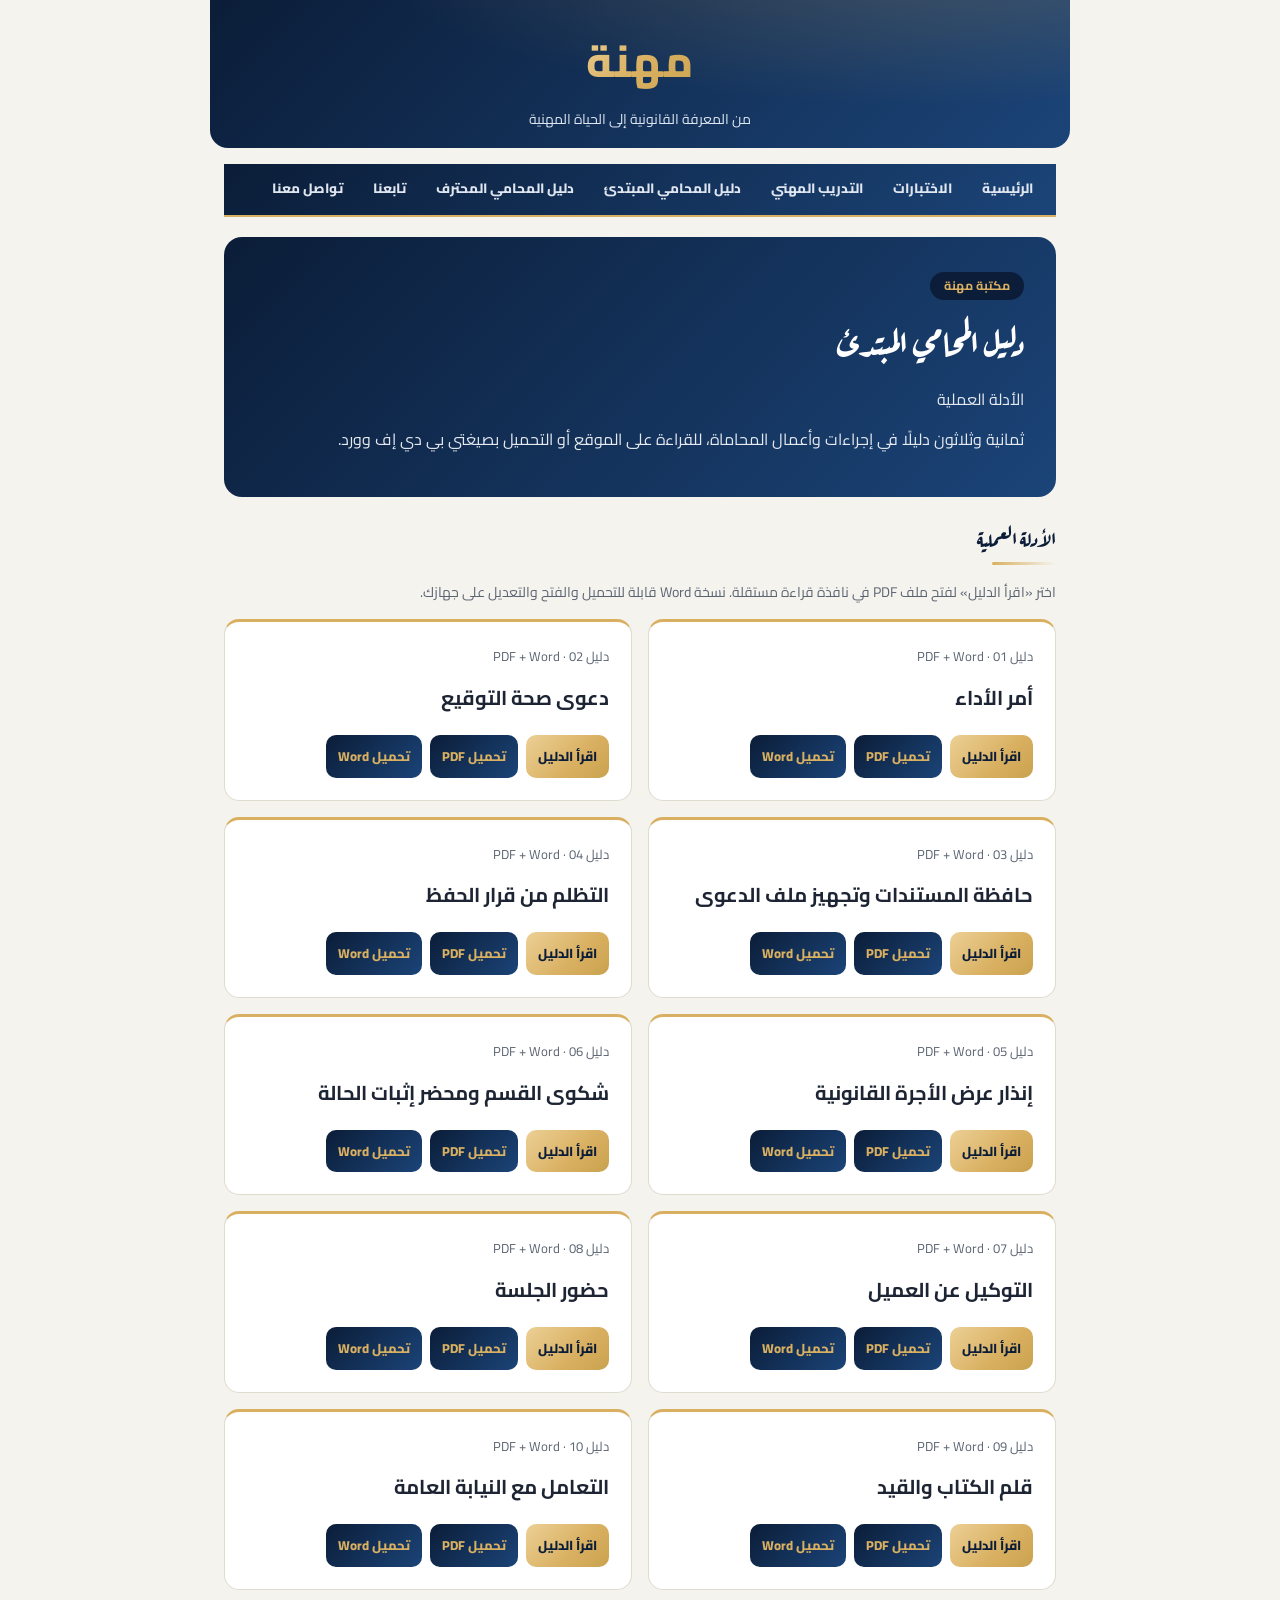
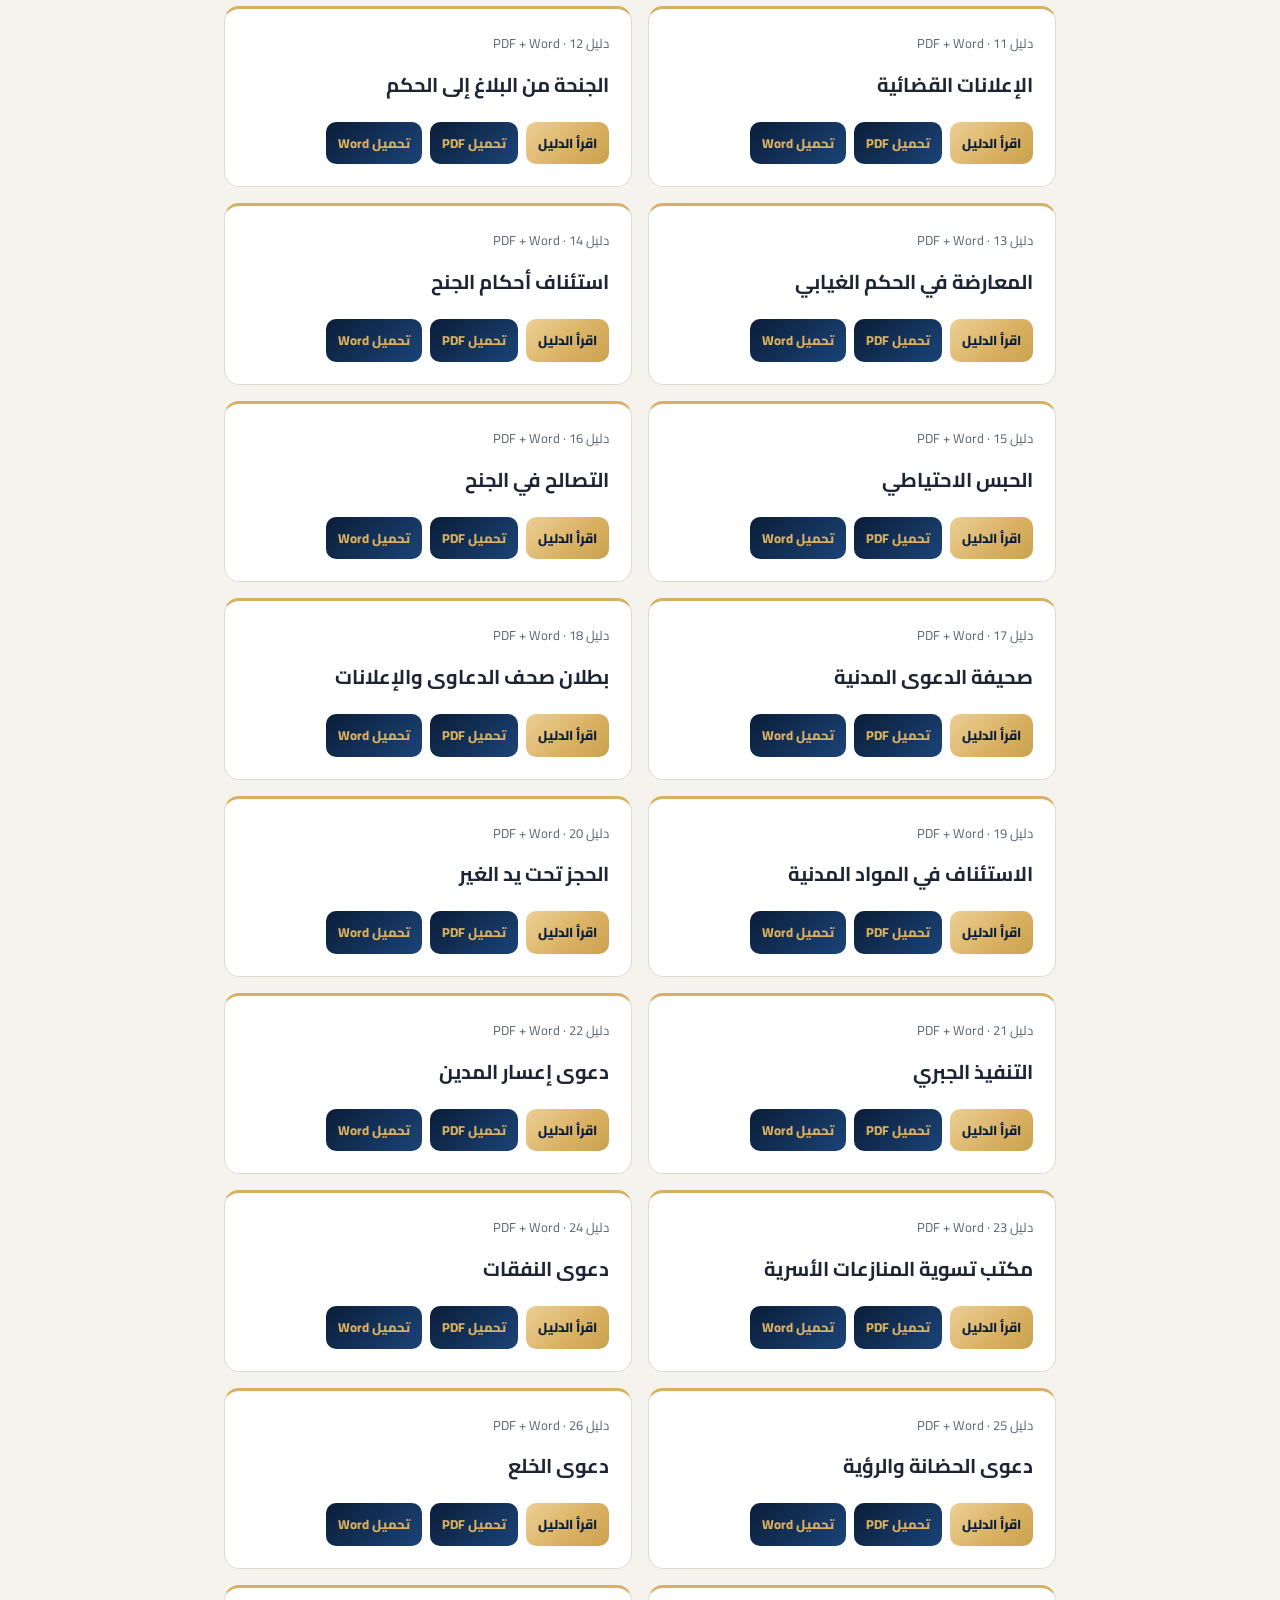
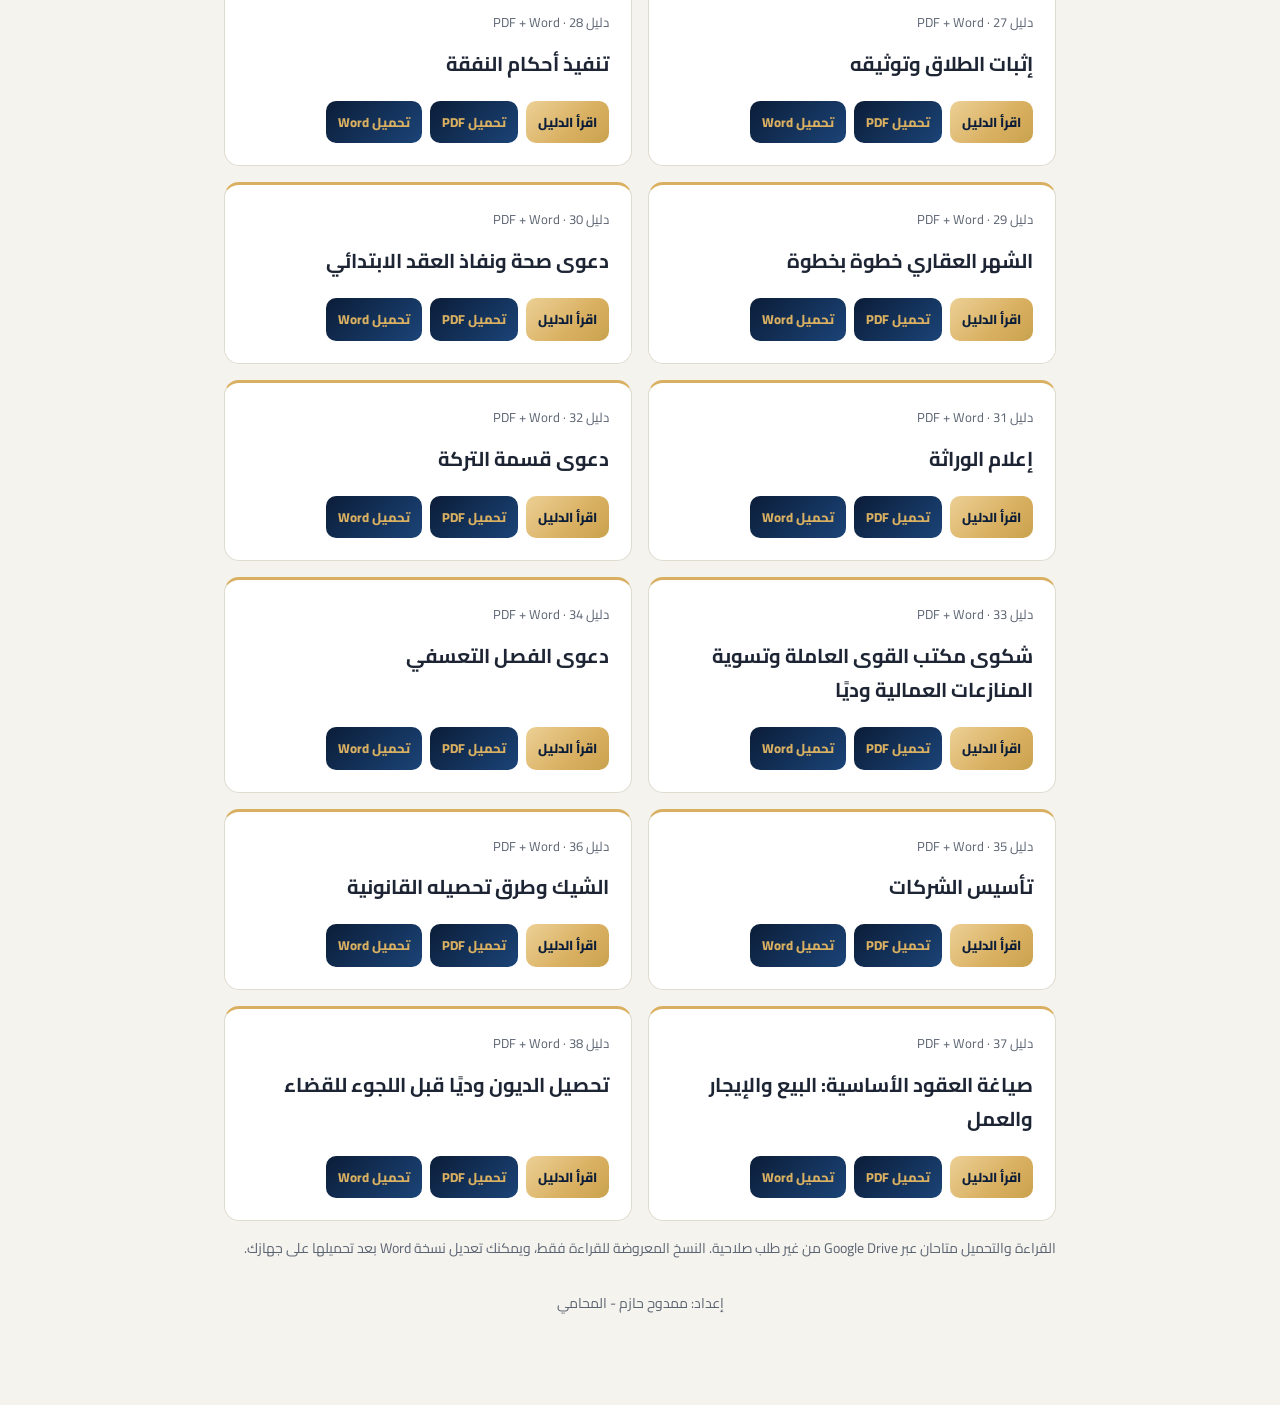
==== commit fe788948: "Update guides.html" ====
--- a/guides.html
+++ b/guides.html
@@ -26,7 +26,7 @@
 <div class="chip">مكتبة مهنة</div>
 <h1>دليل المحامي المبتدئ</h1>
 <p>الأدلة العملية</p>
-<p>سبعة وثلاثون دليلًا في إجراءات وأعمال المحاماة، للقراءة على الموقع أو التحميل بصيغتي بي دي إف وورد.</p>
+<p>ثمانية وثلاثون دليلًا في إجراءات وأعمال المحاماة، للقراءة على الموقع أو التحميل بصيغتي بي دي إف وورد.</p>
 </section>
 <section aria-labelledby="practical-guides">
 <h2 class="sec-title" id="practical-guides">الأدلة العملية</h2>
@@ -365,6 +365,15 @@
 <a class="btn btn-primary" href="https://drive.usercontent.google.com/uc?id=1zM5G8eEvEyfope7VPH5VE65qnONR_7pA&export=download" target="_blank" rel="noopener">تحميل Word</a>
 </div>
 </article>
+<article class="guide-card">
+<span class="guide-num">دليل 38 · PDF + Word</span>
+<h3>تحصيل الديون وديًا قبل اللجوء للقضاء</h3>
+<div class="guide-actions">
+<a class="btn btn-gold" href="https://drive.google.com/file/d/1VyT4a_rKP0h-bWX0rcckYm9uL5YKd2lI/view" target="_blank" rel="noopener" data-unused="تحصيل الديون وديًا">اقرأ الدليل</a>
+<a class="btn btn-primary" href="https://drive.usercontent.google.com/uc?id=1VyT4a_rKP0h-bWX0rcckYm9uL5YKd2lI&export=download" target="_blank" rel="noopener">تحميل PDF</a>
+<a class="btn btn-primary" href="https://drive.usercontent.google.com/uc?id=1h1KqRyoGsmYNeyAWg7E_jTCrI6qhjye8&export=download" target="_blank" rel="noopener">تحميل Word</a>
+</div>
+</article>
 </div>
 </section>
 <p class="guide-note">القراءة والتحميل متاحان عبر Google Drive من غير طلب صلاحية. النسخ المعروضة للقراءة فقط، ويمكنك تعديل نسخة Word بعد تحميلها على جهازك.</p>
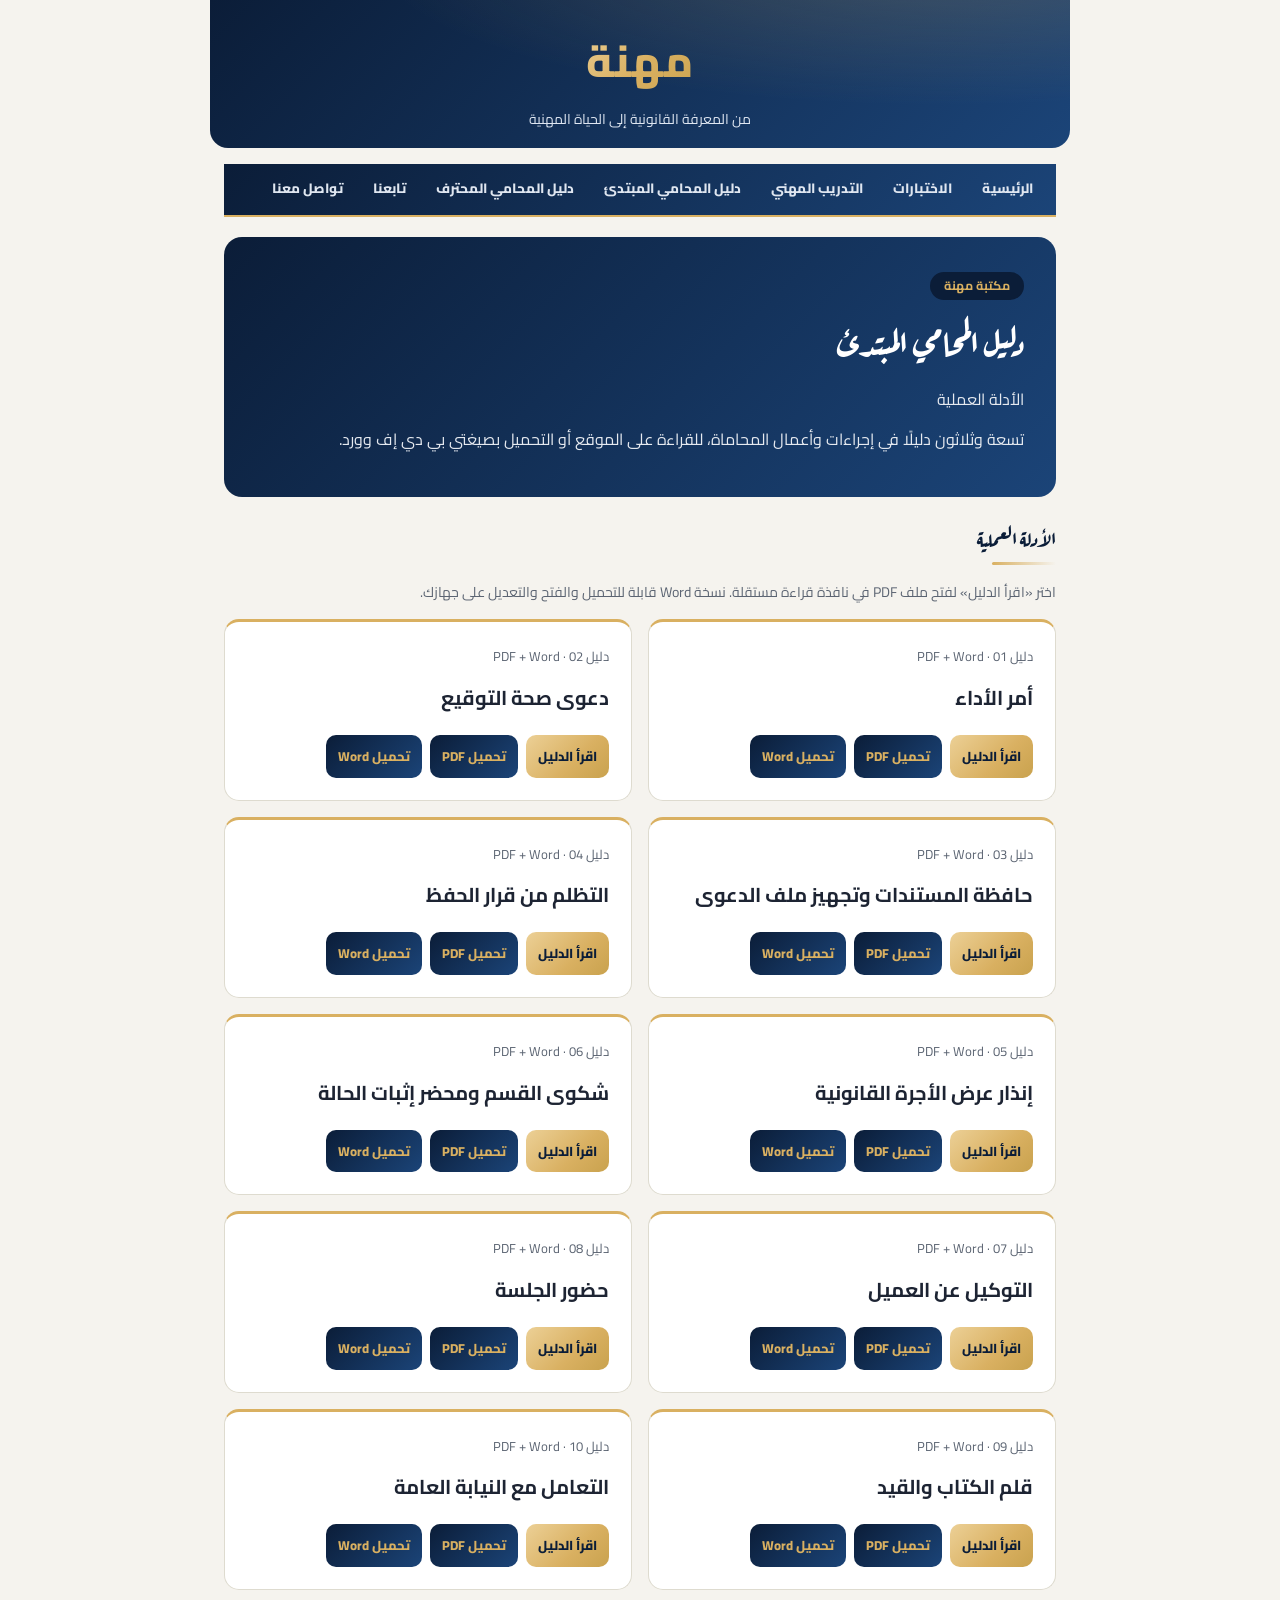
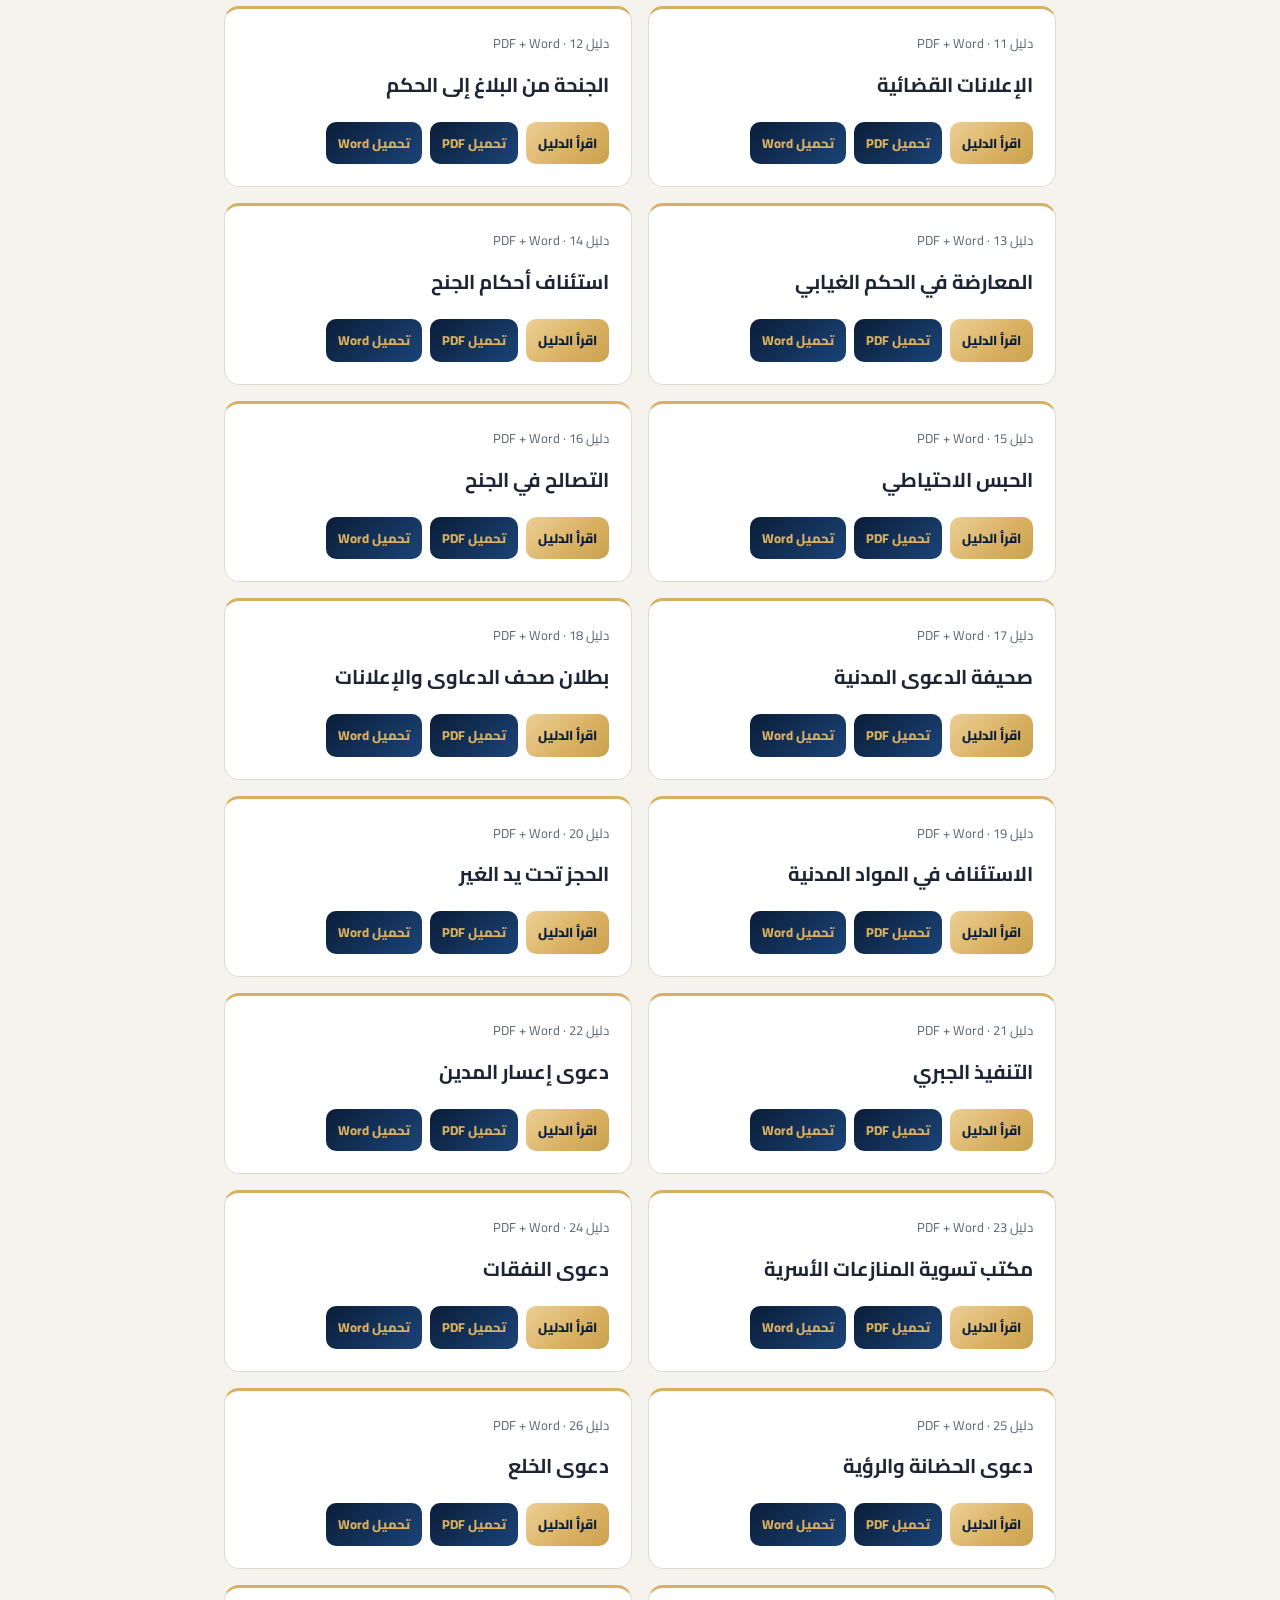
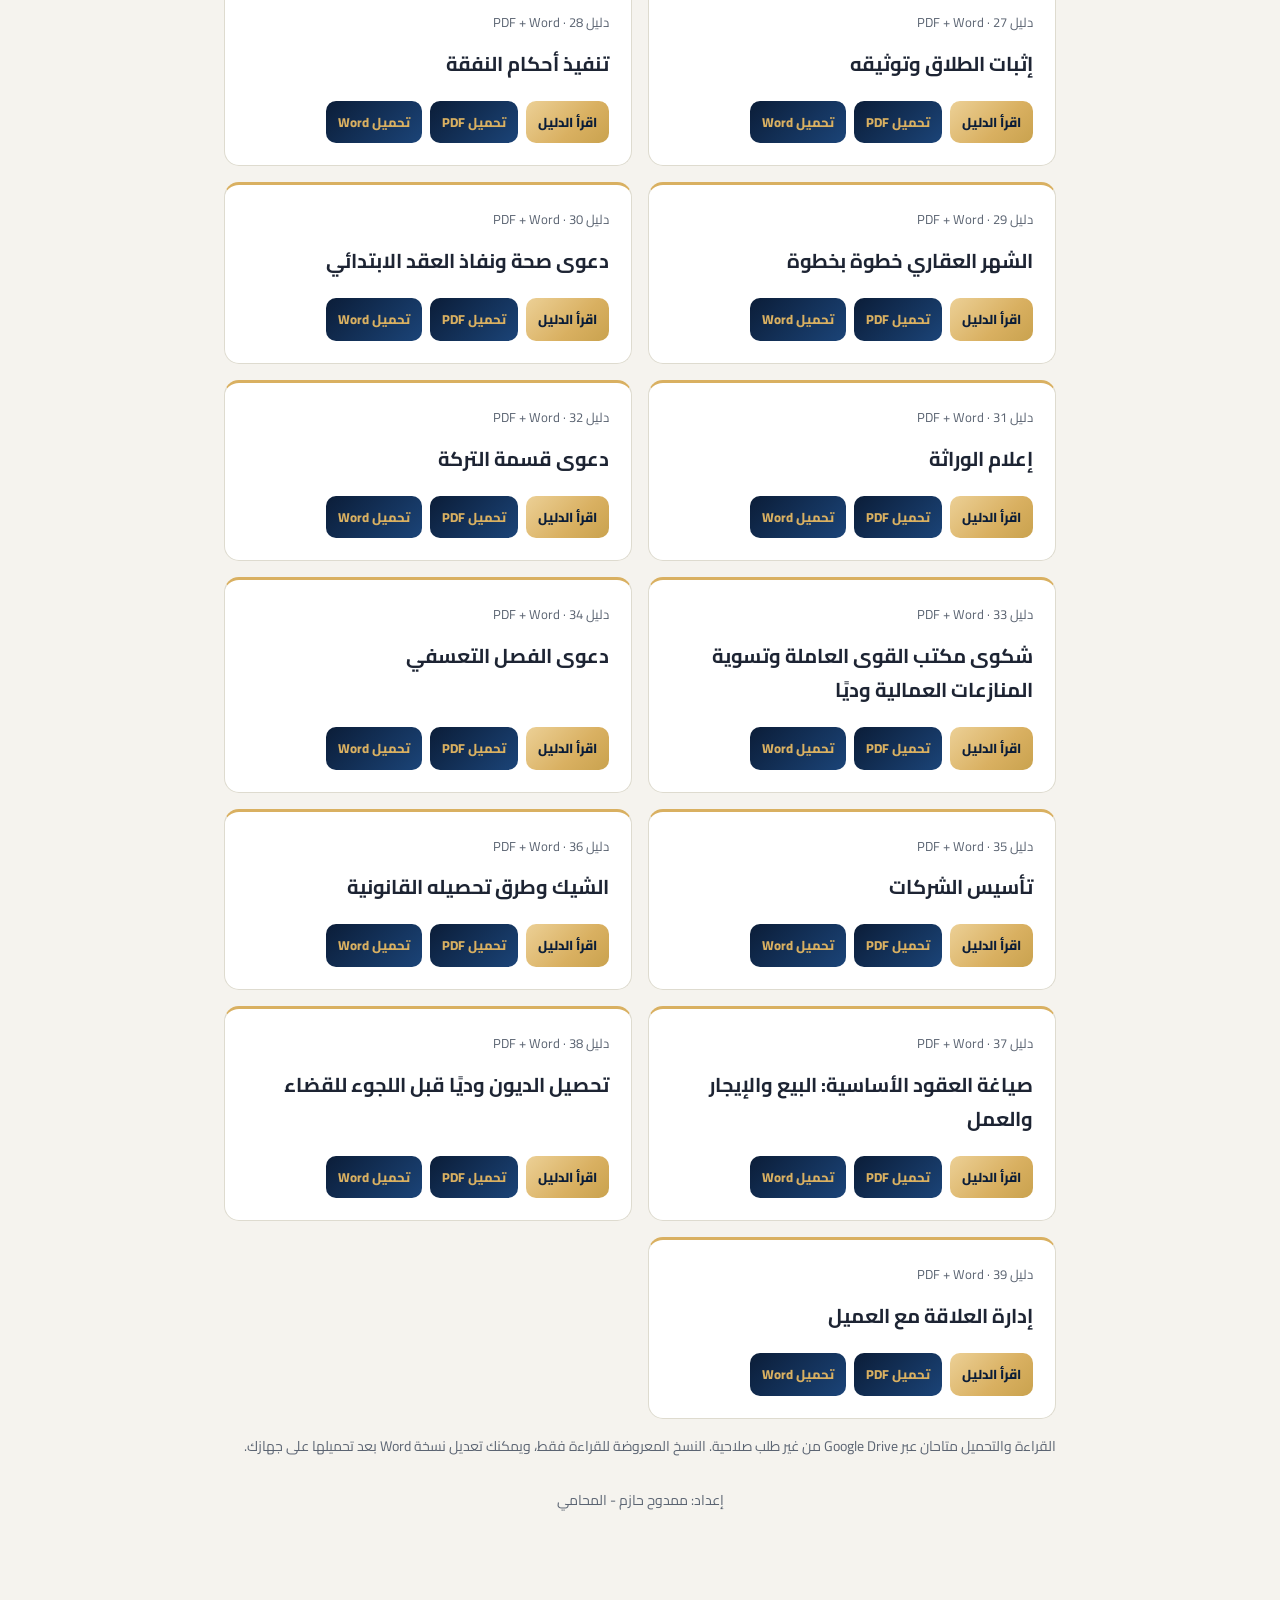
==== commit 8f37a7dc: "Update guides.html" ====
--- a/guides.html
+++ b/guides.html
@@ -26,7 +26,7 @@
 <div class="chip">مكتبة مهنة</div>
 <h1>دليل المحامي المبتدئ</h1>
 <p>الأدلة العملية</p>
-<p>ثمانية وثلاثون دليلًا في إجراءات وأعمال المحاماة، للقراءة على الموقع أو التحميل بصيغتي بي دي إف وورد.</p>
+<p>تسعة وثلاثون دليلًا في إجراءات وأعمال المحاماة، للقراءة على الموقع أو التحميل بصيغتي بي دي إف وورد.</p>
 </section>
 <section aria-labelledby="practical-guides">
 <h2 class="sec-title" id="practical-guides">الأدلة العملية</h2>
@@ -374,6 +374,15 @@
 <a class="btn btn-primary" href="https://drive.usercontent.google.com/uc?id=1h1KqRyoGsmYNeyAWg7E_jTCrI6qhjye8&export=download" target="_blank" rel="noopener">تحميل Word</a>
 </div>
 </article>
+<article class="guide-card">
+<span class="guide-num">دليل 39 · PDF + Word</span>
+<h3>إدارة العلاقة مع العميل</h3>
+<div class="guide-actions">
+<a class="btn btn-gold" href="https://drive.google.com/file/d/10_PTVjGpCYqIwHSmLNhBUmz4-g17nO61/view" target="_blank" rel="noopener" data-unused="إدارة العلاقة مع العميل">اقرأ الدليل</a>
+<a class="btn btn-primary" href="https://drive.usercontent.google.com/uc?id=10_PTVjGpCYqIwHSmLNhBUmz4-g17nO61&export=download" target="_blank" rel="noopener">تحميل PDF</a>
+<a class="btn btn-primary" href="https://drive.usercontent.google.com/uc?id=1I67Nc9Md5Lcp_eYAo2JgJlif8CD-eLyN&export=download" target="_blank" rel="noopener">تحميل Word</a>
+</div>
+</article>
 </div>
 </section>
 <p class="guide-note">القراءة والتحميل متاحان عبر Google Drive من غير طلب صلاحية. النسخ المعروضة للقراءة فقط، ويمكنك تعديل نسخة Word بعد تحميلها على جهازك.</p>
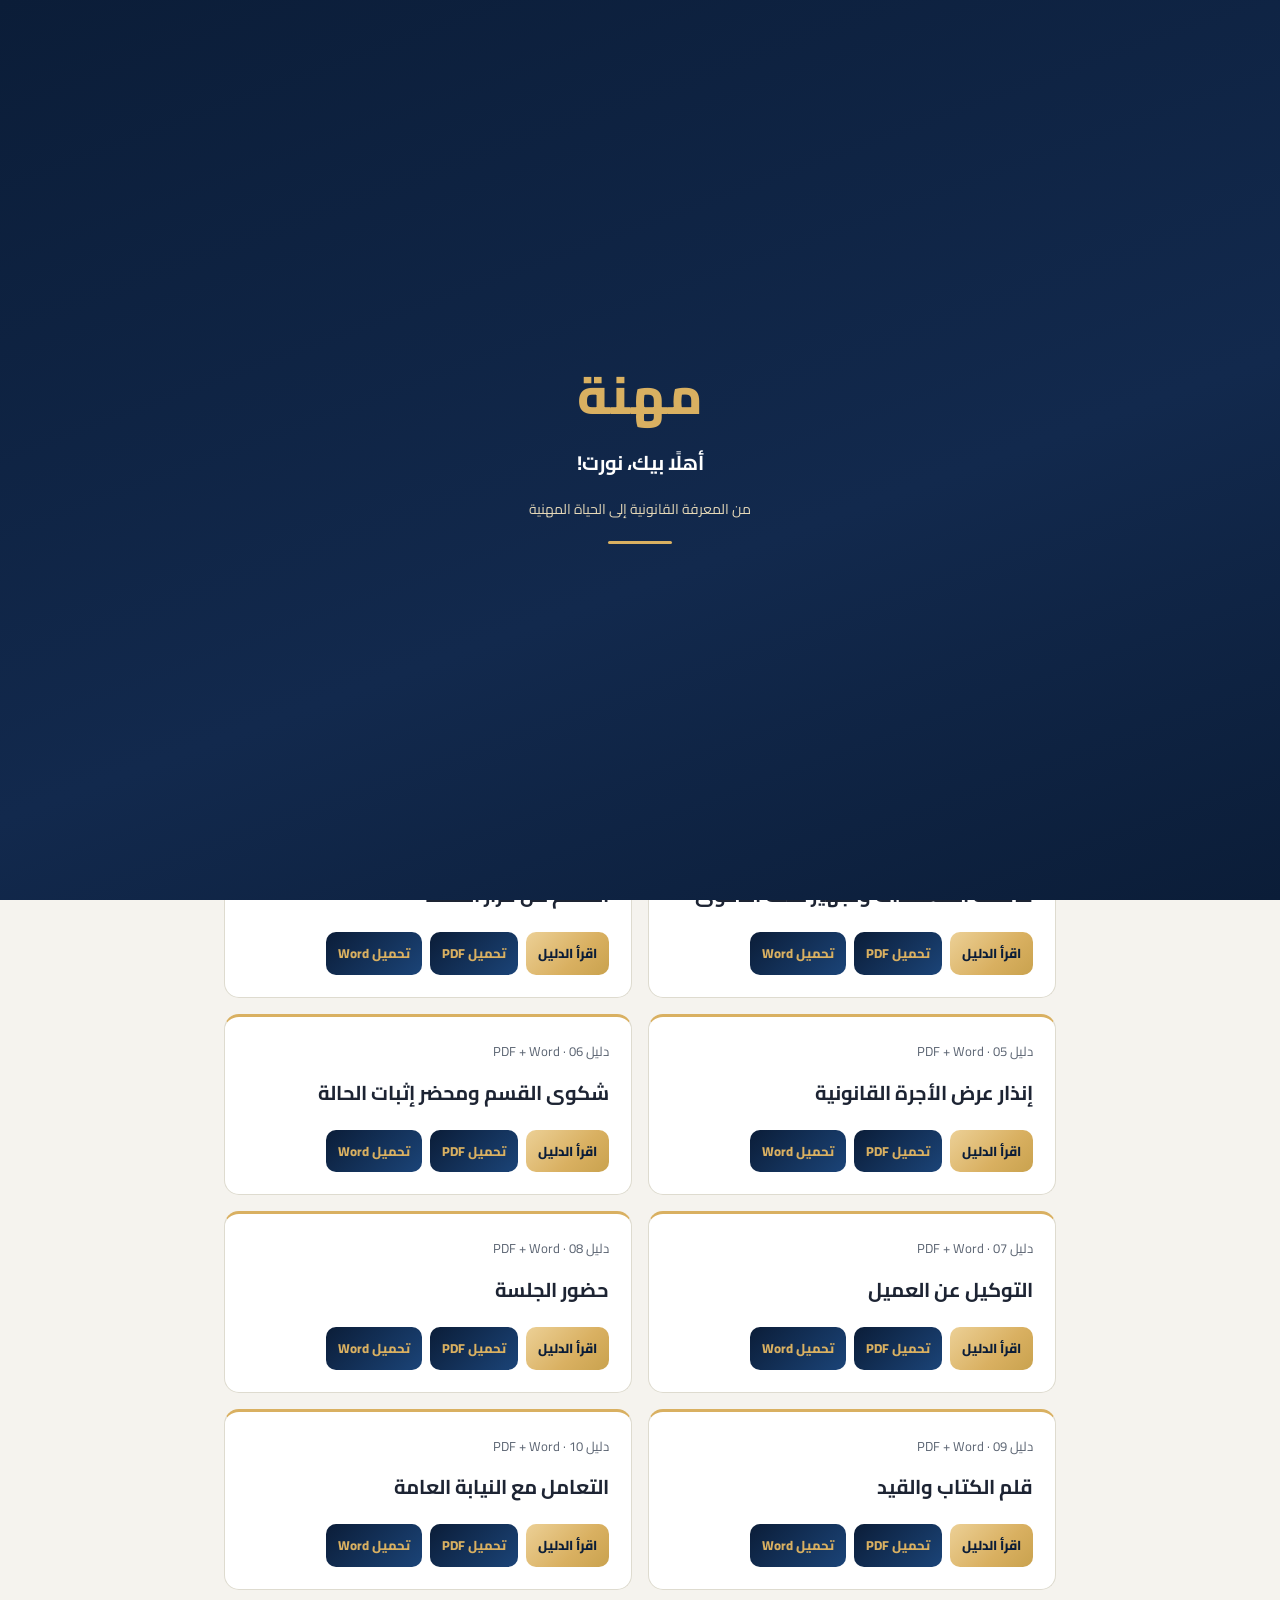
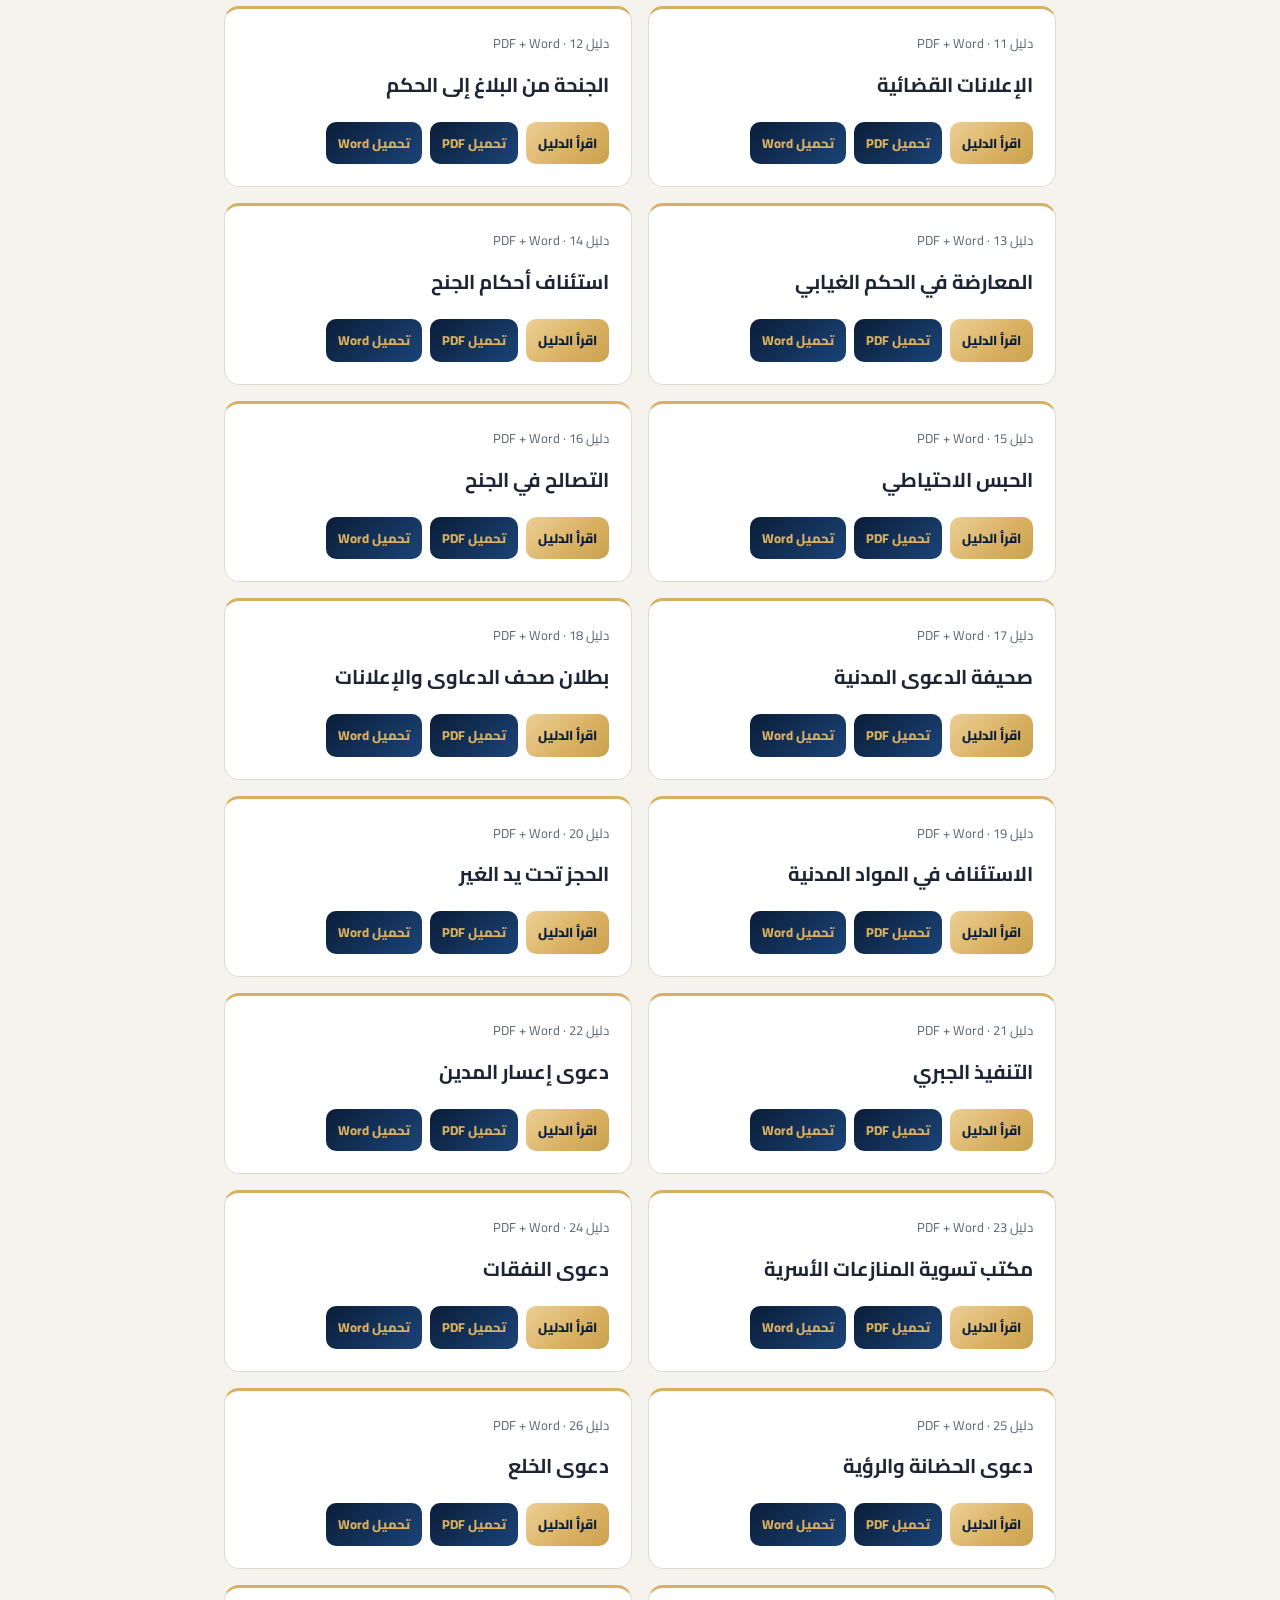
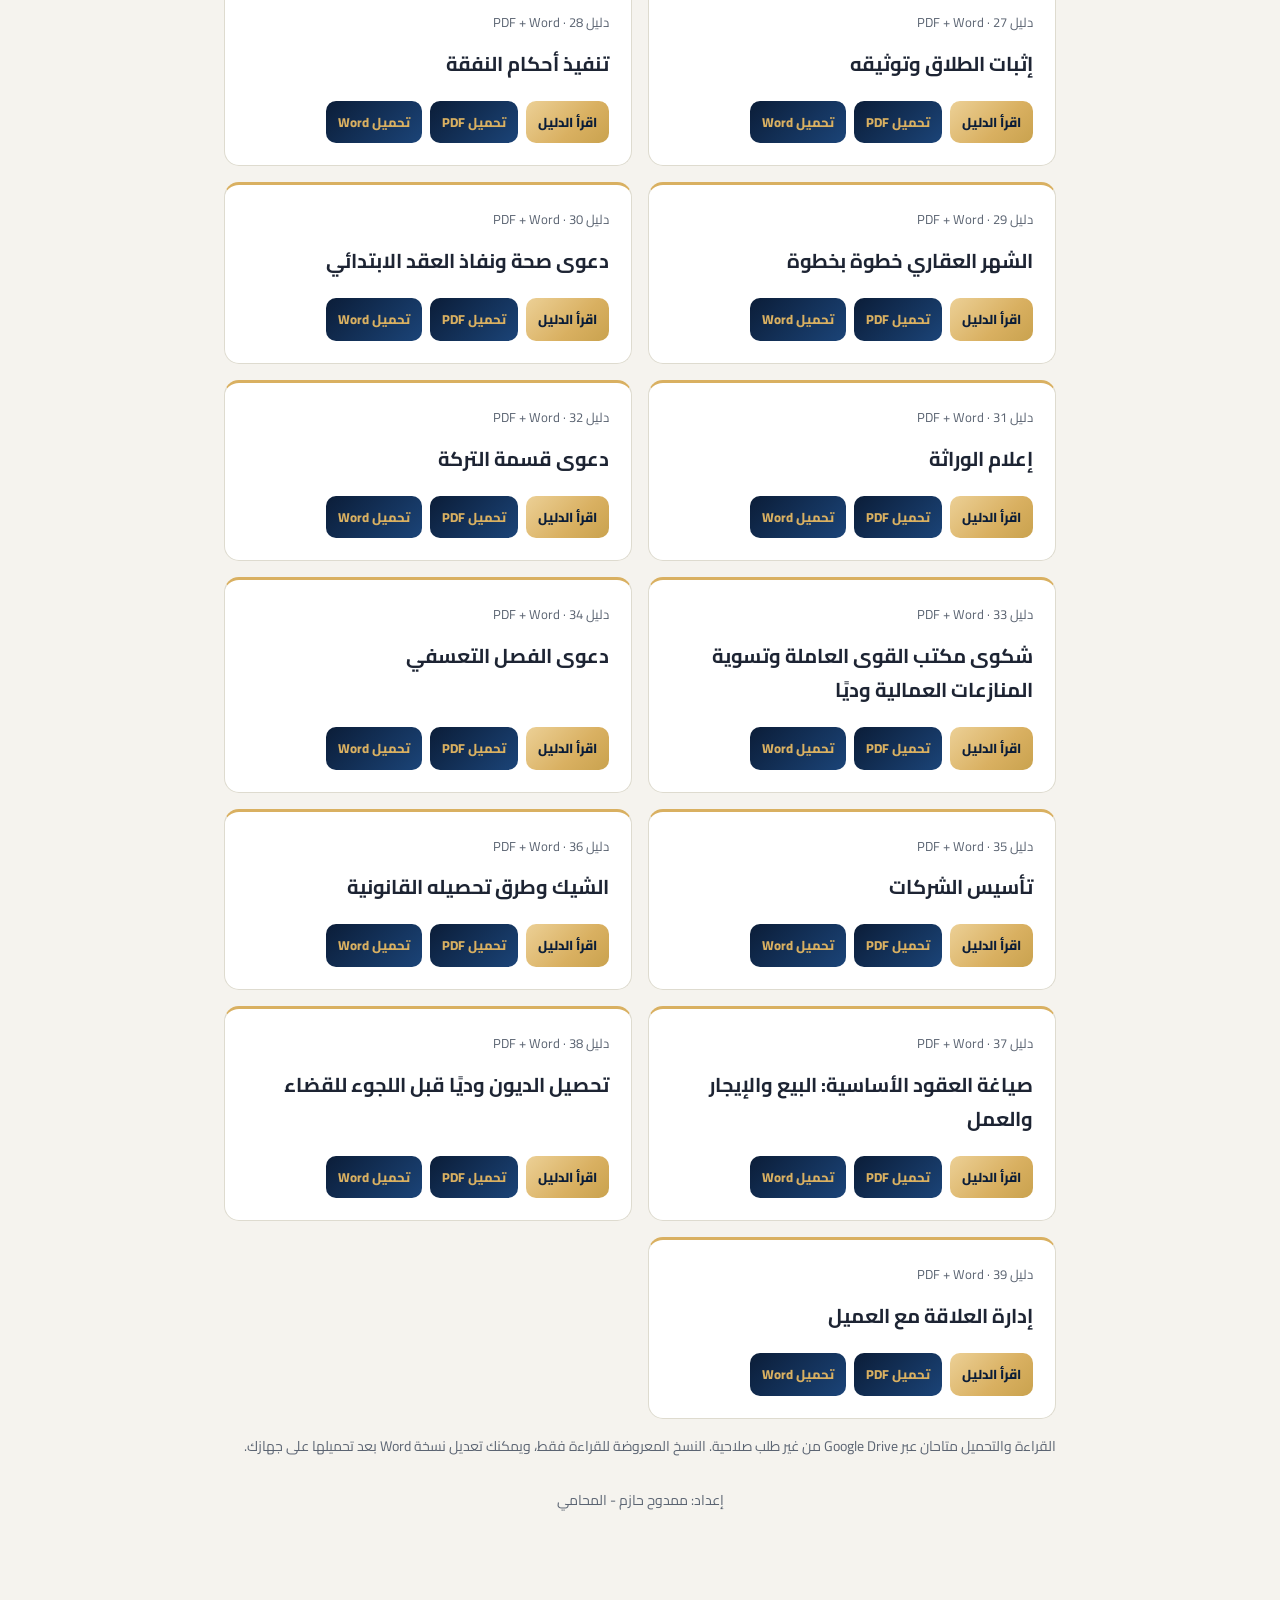
==== commit f9e56d6c: "Fix mobile blank guides page (reveal threshold on tall sections) + add 3s welcome splash" ====
--- a/guides.html
+++ b/guides.html
@@ -391,6 +391,7 @@
 </div>
 <script src="nav.js?v=menu-1">
 </script>
-<script src="motion.js?v=m2"></script>
+<script src="motion.js?v=m3"></script>
+<script src="welcome.js?v=1"></script>
 </body>
 </html>
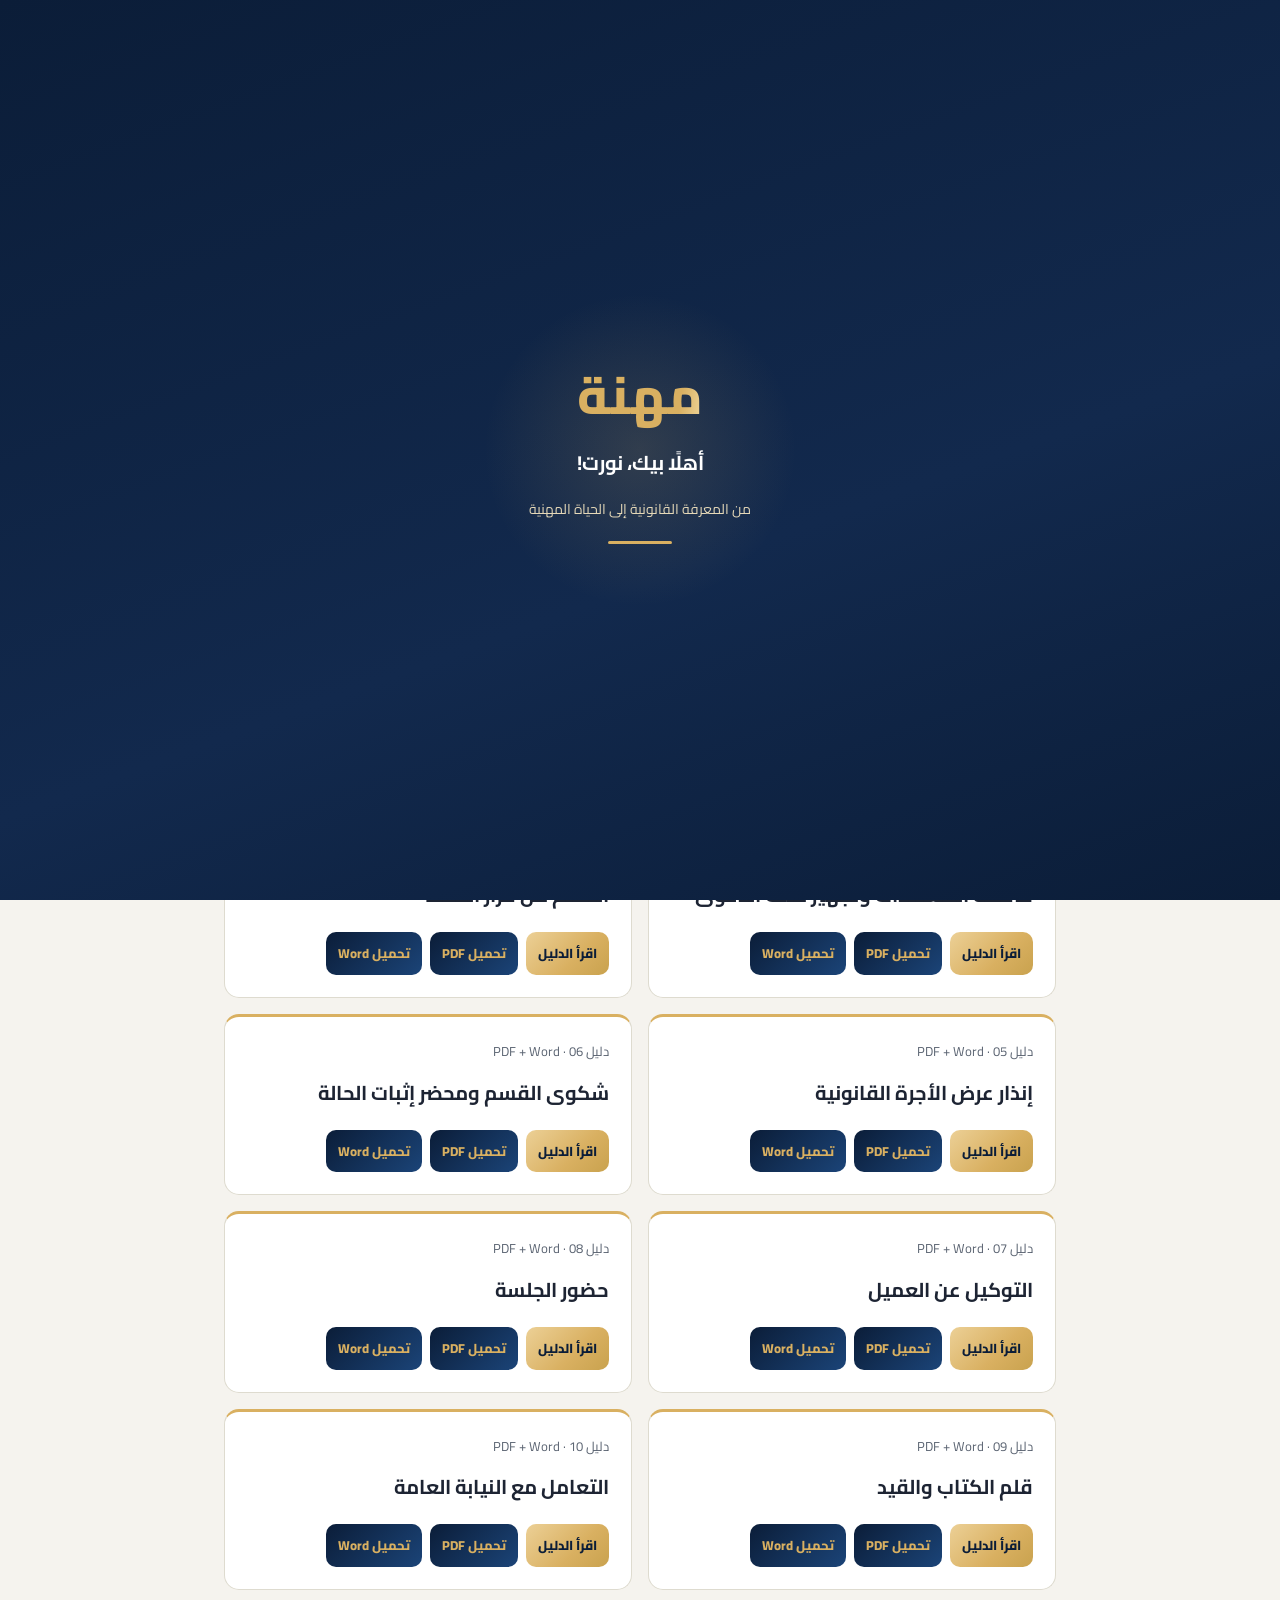
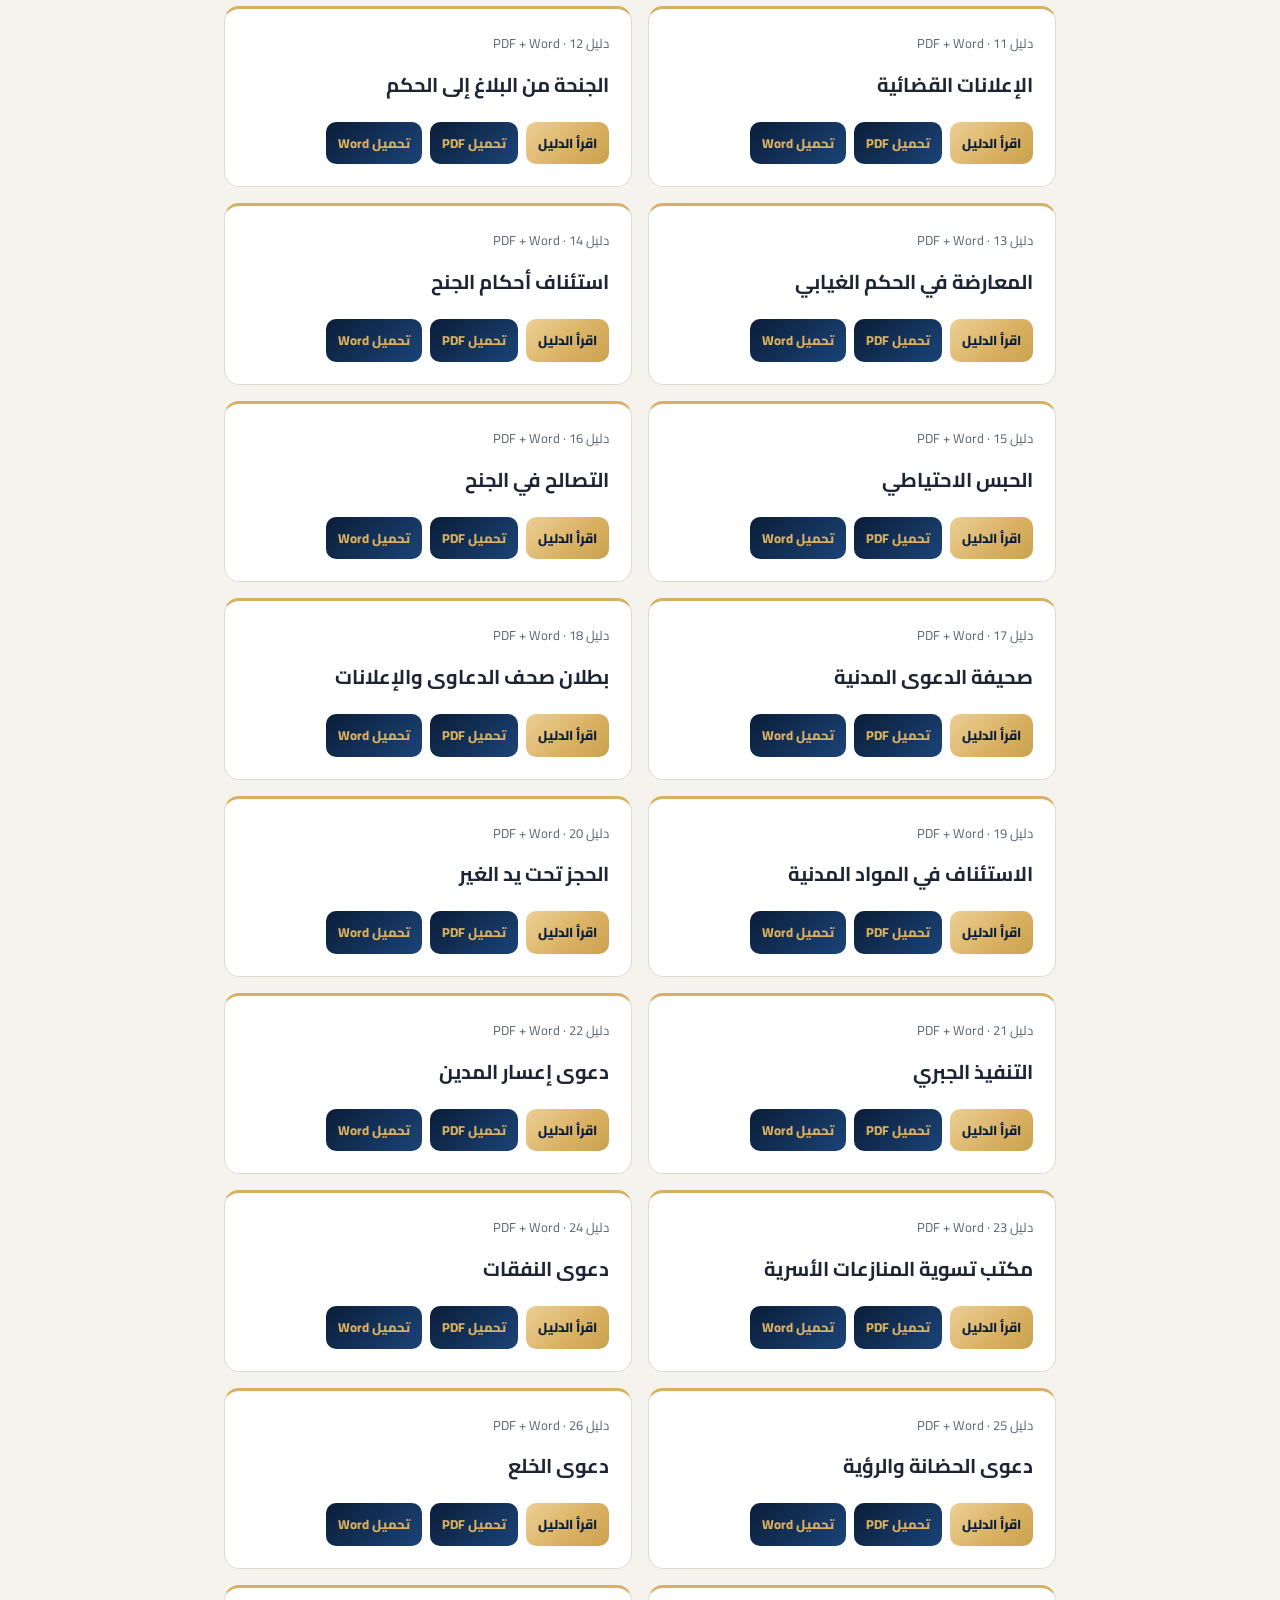
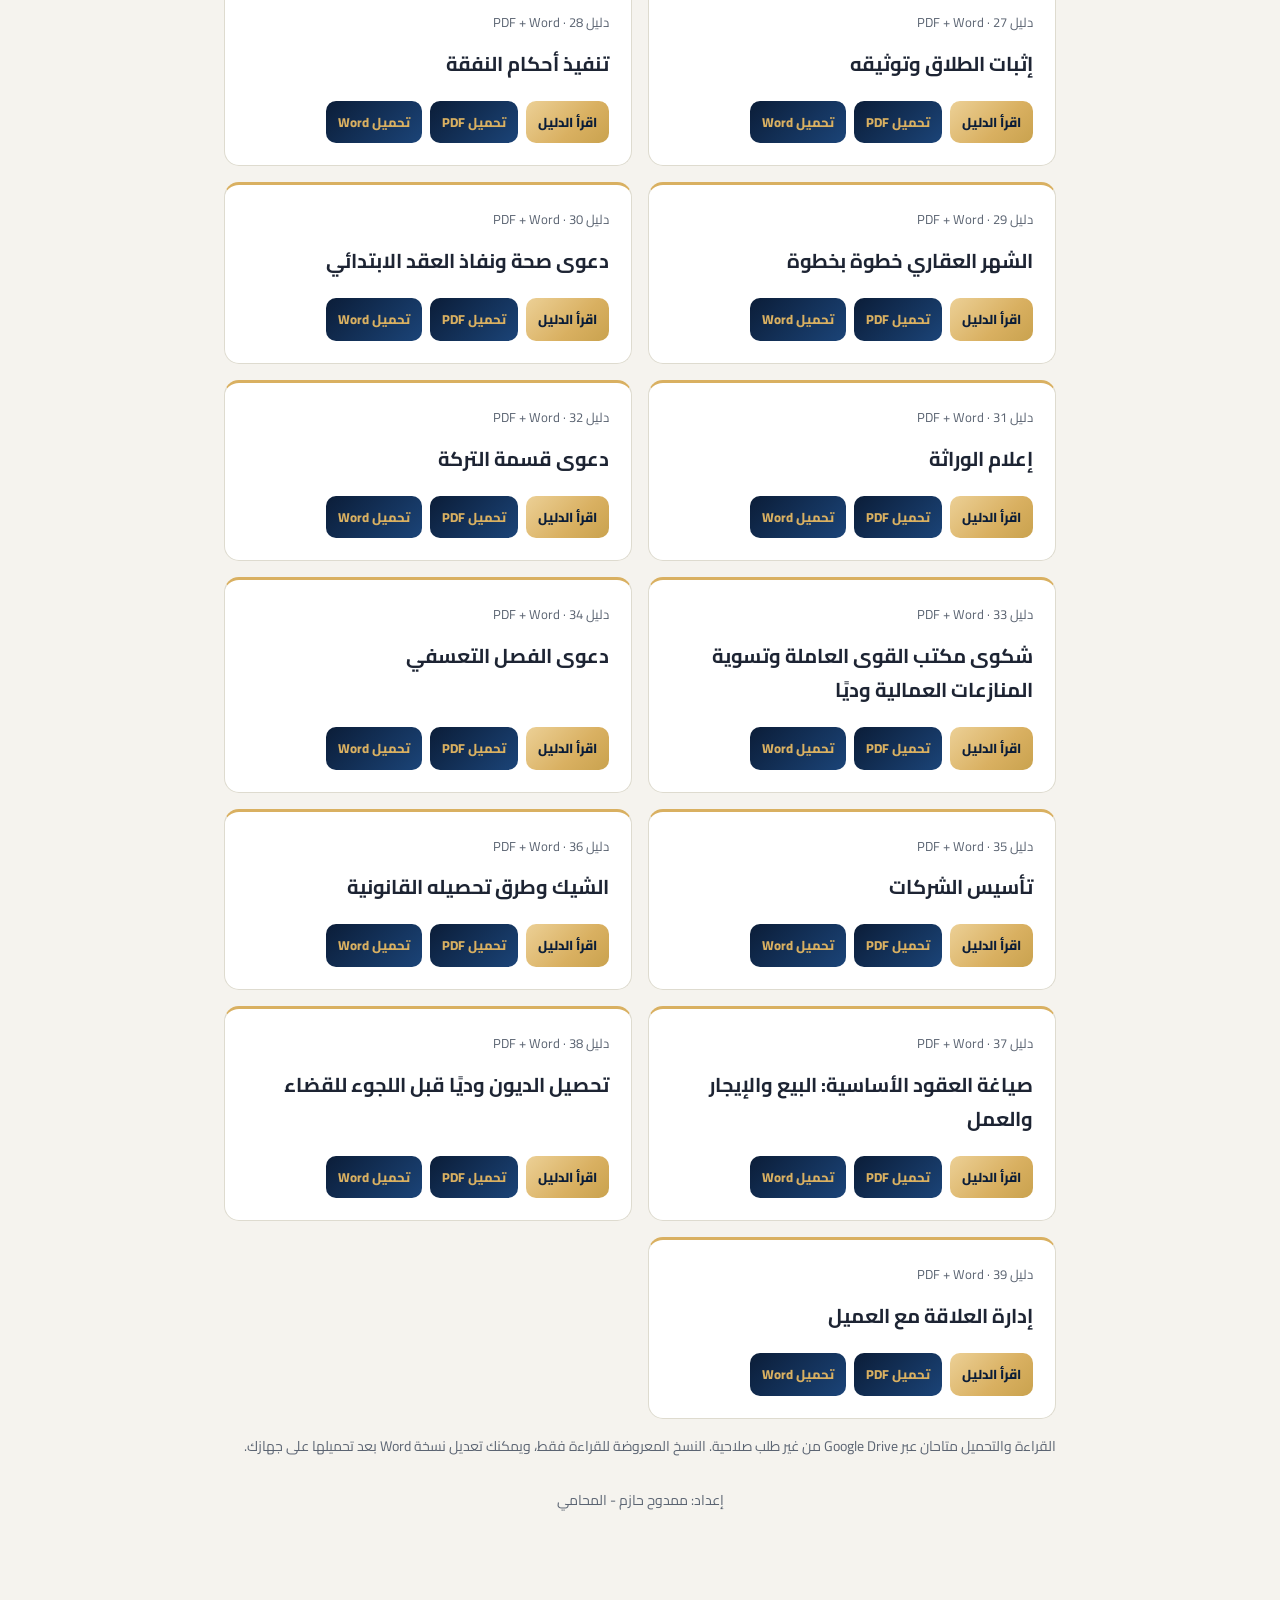
==== commit f197c748: "Welcome splash: motion (particles, glow, sheen) + soft chime on first interaction" ====
--- a/guides.html
+++ b/guides.html
@@ -392,6 +392,6 @@
 <script src="nav.js?v=menu-1">
 </script>
 <script src="motion.js?v=m3"></script>
-<script src="welcome.js?v=1"></script>
+<script src="welcome.js?v=2"></script>
 </body>
 </html>
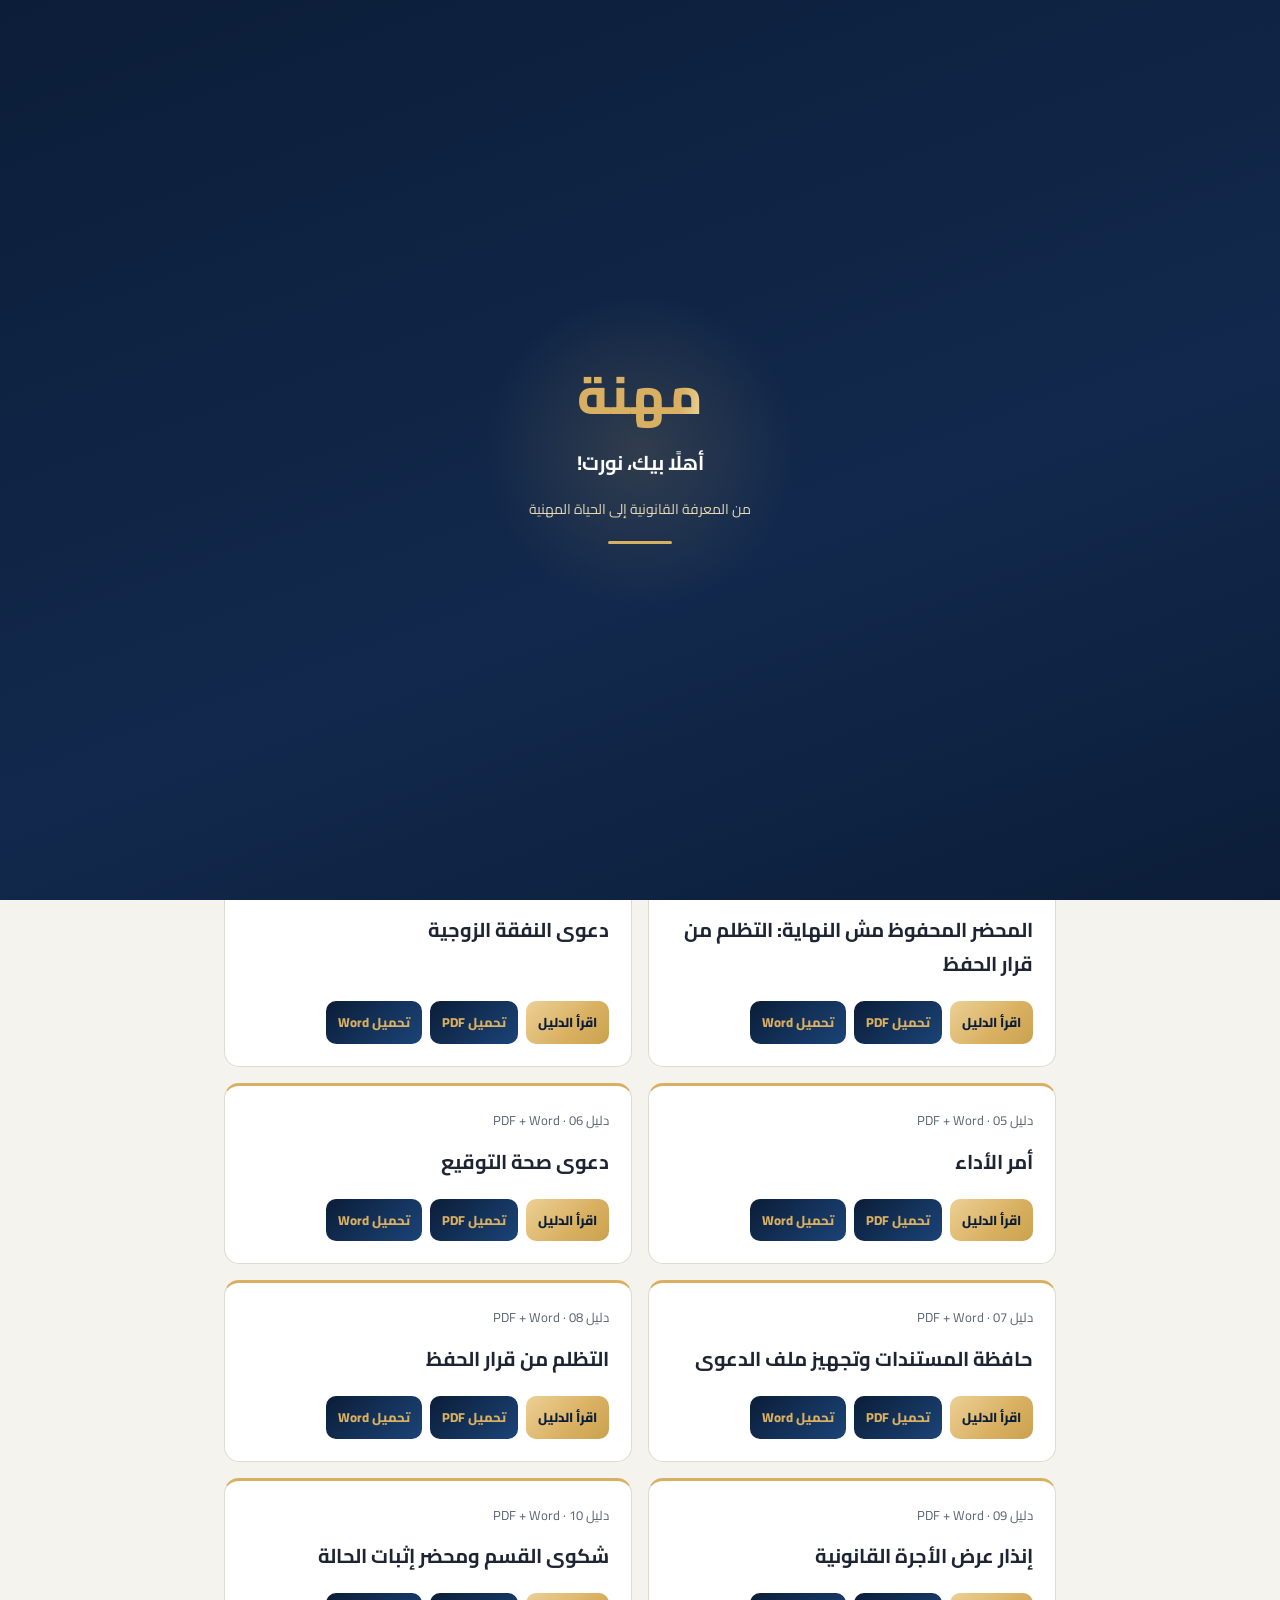
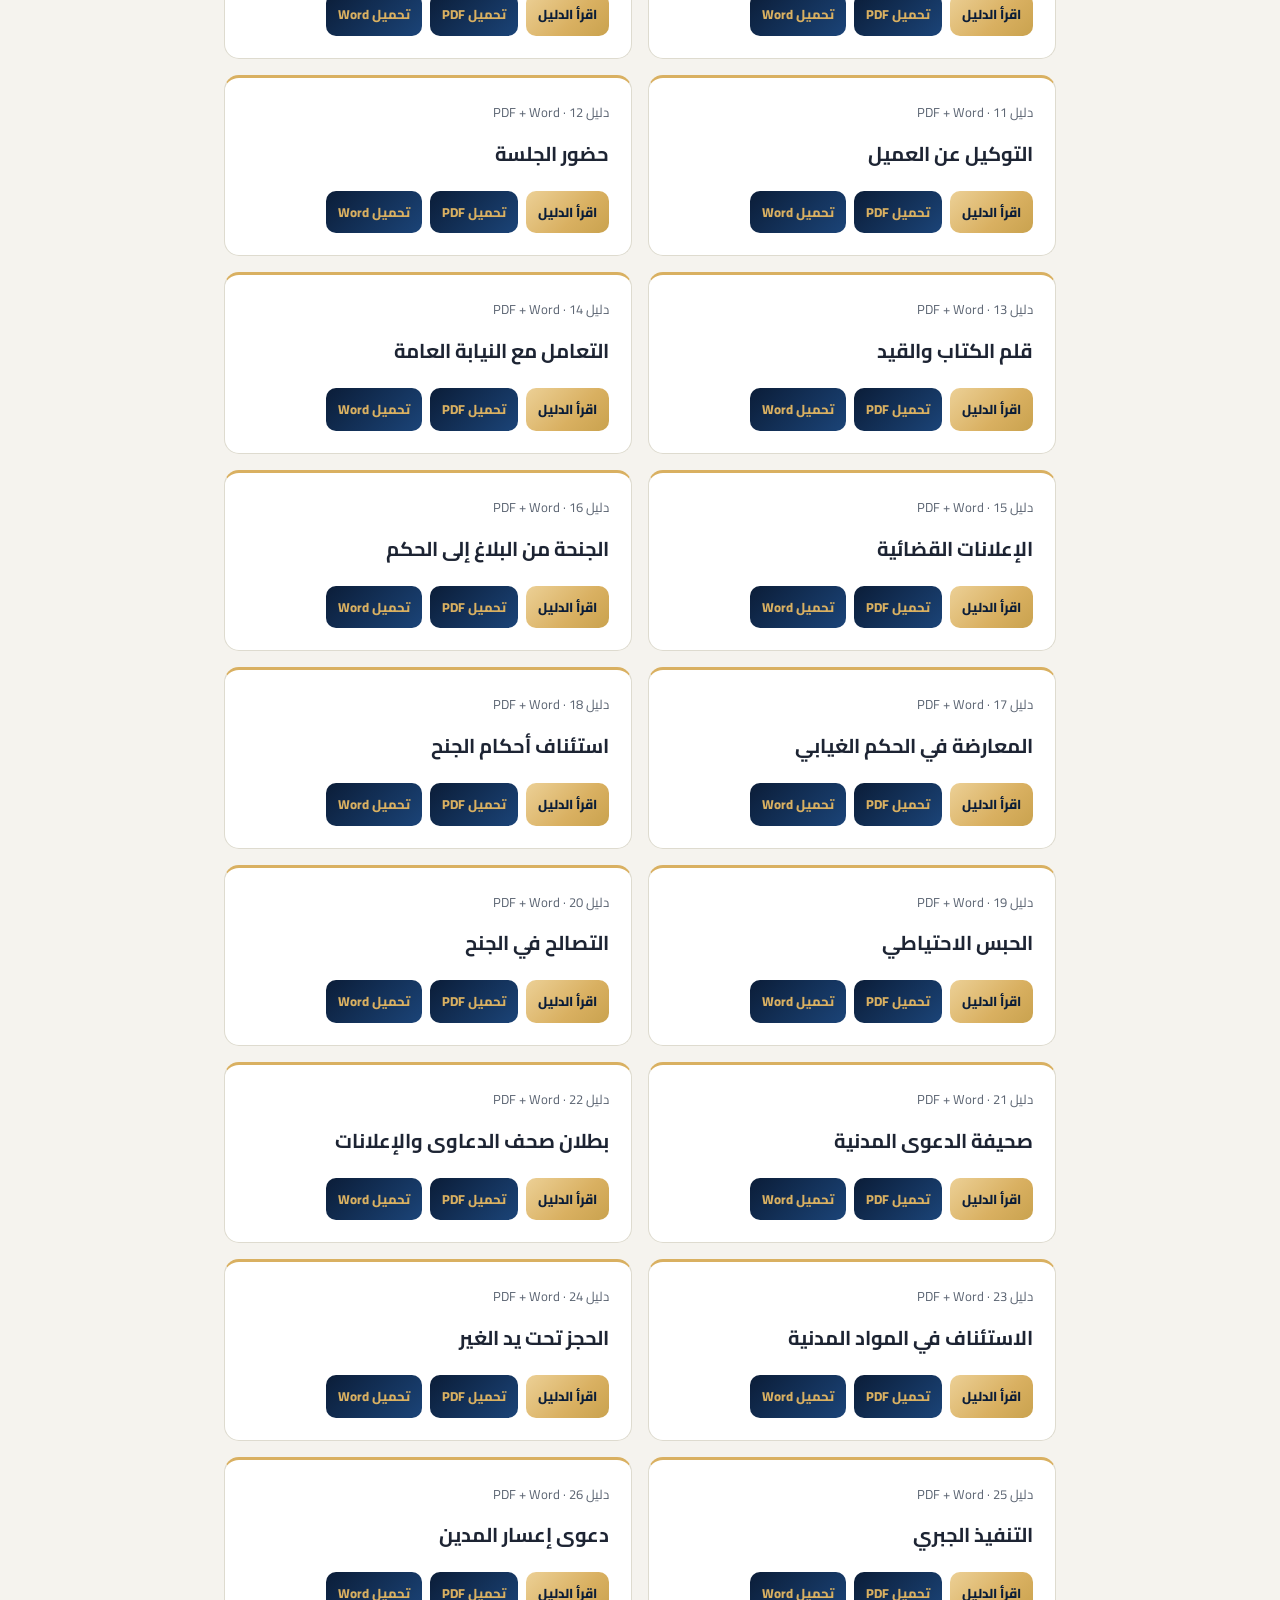
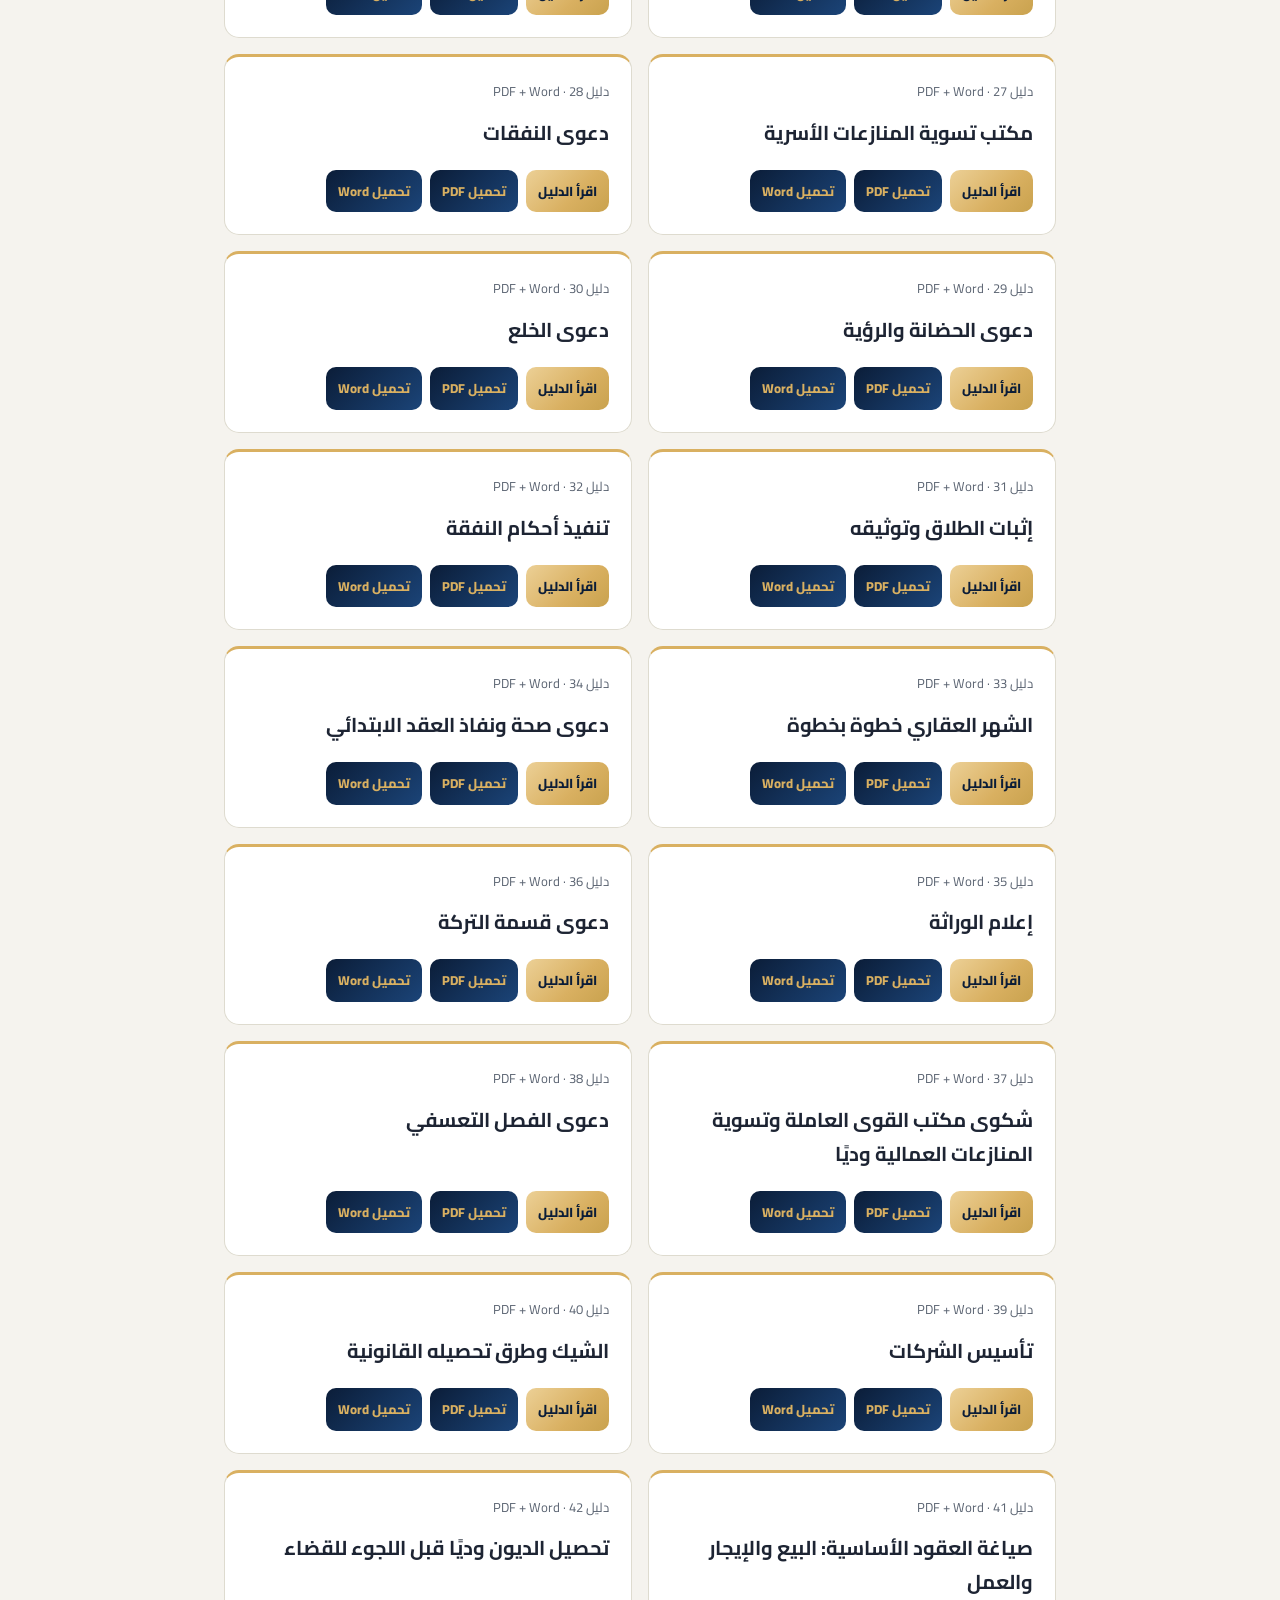
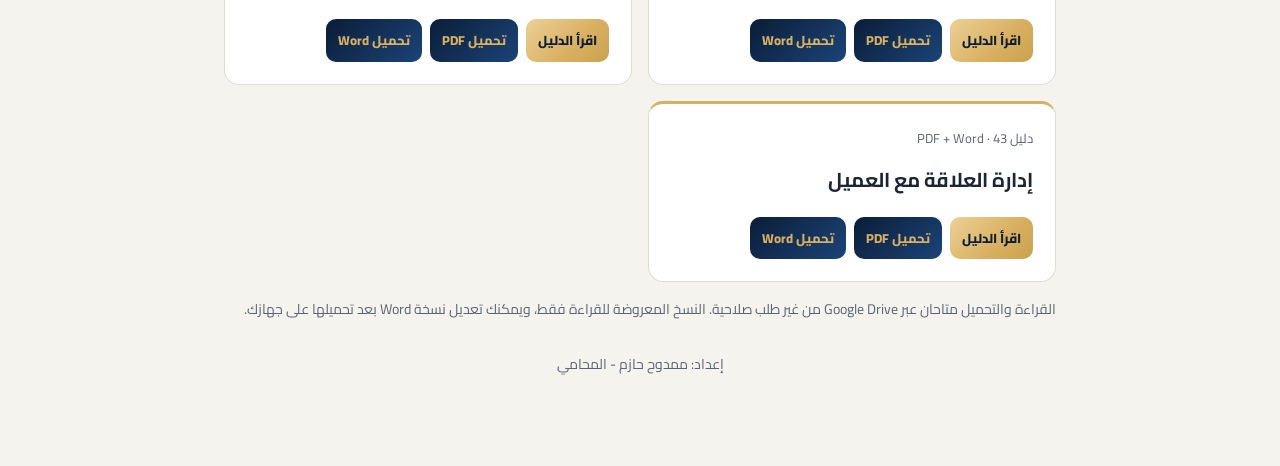
==== commit a8d44019: "Add 4 new beginner-lawyer Telegram guides (featured lead), renumber list, count 43" ====
--- a/guides.html
+++ b/guides.html
@@ -13,7 +13,7 @@
 <rect width='100' height='100' rx='20' fill='%230B1D38'/>
 <text x='50' y='68' font-size='52' text-anchor='middle' fill='%23D9B061' font-family='sans-serif' font-weight='bold'>م</text>
 </svg>">
-<style>.guide-intro{background:linear-gradient(135deg,var(--navy),var(--navy2));color:white;padding:32px;border-radius:18px;margin:20px 0}.guide-intro h1{font-family:'Aref Ruqaa',serif;font-size:36px;margin:6px 0}.guide-intro p{color:#e6eaf0;margin:10px 0}.guide-intro .chip{color:var(--gold)}.guide-grid{display:grid;grid-template-columns:repeat(2,minmax(0,1fr));gap:16px}.guide-card{background:white;border:1px solid #dedbcf;border-top:3px solid var(--gold);border-radius:15px;padding:22px;display:flex;flex-direction:column}.guide-num{font-size:13px;color:var(--muted)}.guide-card h3{font-size:20px;line-height:1.7;margin:12px 0 20px;flex:1}.guide-actions{display:flex;gap:8px;flex-wrap:wrap}.guide-actions .btn{font-size:13px;padding:9px 12px}.guide-note{font-size:14px;color:var(--muted)}#read-area{scroll-margin-top:20px}#read-area iframe{width:100%;height:78vh;min-height:480px;border:1px solid #dedbcf;border-radius:12px;background:white}.reader-head{display:flex;align-items:center;justify-content:space-between;gap:12px;flex-wrap:wrap}.reader-head h2{font-size:20px}.guide-credit{text-align:center;color:var(--muted);font-size:14px;margin:28px 0}@media(max-width:600px){.guide-grid{grid-template-columns:1fr}.guide-intro{padding:24px}.guide-intro h1{font-size:30px}.guide-card{padding:18px}}</style>
+<style>.guide-intro{background:linear-gradient(135deg,var(--navy),var(--navy2));color:white;padding:32px;border-radius:18px;margin:20px 0}.guide-intro h1{font-family:'Aref Ruqaa',serif;font-size:36px;margin:6px 0}.guide-intro p{color:#e6eaf0;margin:10px 0}.guide-intro .chip{color:var(--gold)}.guide-grid{display:grid;grid-template-columns:repeat(2,minmax(0,1fr));gap:16px}.guide-card{background:white;border:1px solid #dedbcf;border-top:3px solid var(--gold);border-radius:15px;padding:22px;display:flex;flex-direction:column}.guide-num{font-size:13px;color:var(--muted)}.guide-card h3{font-size:20px;line-height:1.7;margin:12px 0 20px;flex:1}.guide-actions{display:flex;gap:8px;flex-wrap:wrap}.guide-actions .btn{font-size:13px;padding:9px 12px}.guide-note{font-size:14px;color:var(--muted)}#read-area{scroll-margin-top:20px}#read-area iframe{width:100%;height:78vh;min-height:480px;border:1px solid #dedbcf;border-radius:12px;background:white}.reader-head{display:flex;align-items:center;justify-content:space-between;gap:12px;flex-wrap:wrap}.reader-head h2{font-size:20px}.guide-credit{text-align:center;color:var(--muted);font-size:14px;margin:28px 0}.guide-card.featured{position:relative;border-top:4px solid var(--gold);background:linear-gradient(180deg,#fdf8ea,#fff 55%);box-shadow:0 4px 14px rgba(184,138,30,.12)}.guide-badge{position:absolute;top:-13px;inset-inline-start:14px;background:var(--gold);color:#fff;font-size:12px;font-weight:700;padding:3px 12px;border-radius:20px;box-shadow:0 2px 6px rgba(0,0,0,.18)}@media(max-width:600px){.guide-grid{grid-template-columns:1fr}.guide-intro{padding:24px}.guide-intro h1{font-size:30px}.guide-card{padding:18px}}</style>
 </head>
 <body>
 <div id="app">
@@ -26,14 +26,52 @@
 <div class="chip">مكتبة مهنة</div>
 <h1>دليل المحامي المبتدئ</h1>
 <p>الأدلة العملية</p>
-<p>تسعة وثلاثون دليلًا في إجراءات وأعمال المحاماة، للقراءة على الموقع أو التحميل بصيغتي بي دي إف وورد.</p>
+<p>ثلاثة وأربعون دليلًا في إجراءات وأعمال المحاماة، للقراءة على الموقع أو التحميل بصيغتي بي دي إف وورد.</p>
 </section>
 <section aria-labelledby="practical-guides">
 <h2 class="sec-title" id="practical-guides">الأدلة العملية</h2>
 <p class="guide-note">اختر «اقرأ الدليل» لفتح ملف <bdi>PDF</bdi> في نافذة قراءة مستقلة. نسخة Word قابلة للتحميل والفتح والتعديل على جهازك.</p>
 <div class="guide-grid">
-<article class="guide-card">
+<article class="guide-card featured">
+<span class="guide-badge">★ مميز</span>
 <span class="guide-num">دليل 01 · PDF + Word</span>
+<h3>المحامي المبتدئ: ملفك الأول، الخرائط القضائية، وصحيفة الدعوى</h3>
+<div class="guide-actions">
+<a class="btn btn-gold" href="https://drive.google.com/file/d/1ThZ3z2bvFvfQP6y2OSQ6MBkJndBlfa7k/view" target="_blank" rel="noopener" data-unused="المحامي المبتدئ">اقرأ الدليل</a>
+<a class="btn btn-primary" href="https://drive.usercontent.google.com/uc?id=1ThZ3z2bvFvfQP6y2OSQ6MBkJndBlfa7k&export=download" target="_blank" rel="noopener">تحميل PDF</a>
+<a class="btn btn-primary" href="https://drive.usercontent.google.com/uc?id=1smIzVH2L-mek-CgYDU-TyNko_l9VBWxk&export=download" target="_blank" rel="noopener">تحميل Word</a>
+</div>
+</article>
+<article class="guide-card">
+<span class="guide-num">دليل 02 · PDF + Word</span>
+<h3>دعوى الإخلاء لعدم سداد الأجرة</h3>
+<div class="guide-actions">
+<a class="btn btn-gold" href="https://drive.google.com/file/d/1ColrFOjzIUWnmdRkxNn9dLJkwqCJKV2f/view" target="_blank" rel="noopener" data-unused="دعوى الإخلاء لعدم سداد الأجرة">اقرأ الدليل</a>
+<a class="btn btn-primary" href="https://drive.usercontent.google.com/uc?id=1ColrFOjzIUWnmdRkxNn9dLJkwqCJKV2f&export=download" target="_blank" rel="noopener">تحميل PDF</a>
+<a class="btn btn-primary" href="https://drive.usercontent.google.com/uc?id=1zGFHiTSa-PLMBIerP3SIutBpNPKjQPk-&export=download" target="_blank" rel="noopener">تحميل Word</a>
+</div>
+</article>
+<article class="guide-card">
+<span class="guide-num">دليل 03 · PDF + Word</span>
+<h3>المحضر المحفوظ مش النهاية: التظلم من قرار الحفظ</h3>
+<div class="guide-actions">
+<a class="btn btn-gold" href="https://drive.google.com/file/d/1eOwR0zfozgj5BRmUEfSFTBwt4CH6TevE/view" target="_blank" rel="noopener" data-unused="التظلم من قرار الحفظ">اقرأ الدليل</a>
+<a class="btn btn-primary" href="https://drive.usercontent.google.com/uc?id=1eOwR0zfozgj5BRmUEfSFTBwt4CH6TevE&export=download" target="_blank" rel="noopener">تحميل PDF</a>
+<a class="btn btn-primary" href="https://drive.usercontent.google.com/uc?id=1tM5QO8iQoiCqqjaIhPy3arn8OZhtAfkC&export=download" target="_blank" rel="noopener">تحميل Word</a>
+</div>
+</article>
+<article class="guide-card">
+<span class="guide-num">دليل 04 · PDF + Word</span>
+<h3>دعوى النفقة الزوجية</h3>
+<div class="guide-actions">
+<a class="btn btn-gold" href="https://drive.google.com/file/d/1hm0odiULcLUcBVS5lfeSxddj5oO6bTK4/view" target="_blank" rel="noopener" data-unused="دعوى النفقة الزوجية">اقرأ الدليل</a>
+<a class="btn btn-primary" href="https://drive.usercontent.google.com/uc?id=1hm0odiULcLUcBVS5lfeSxddj5oO6bTK4&export=download" target="_blank" rel="noopener">تحميل PDF</a>
+<a class="btn btn-primary" href="https://drive.usercontent.google.com/uc?id=1BpSvy5px_hE75cVhp6yupjOXR-RvIRUh&export=download" target="_blank" rel="noopener">تحميل Word</a>
+</div>
+</article>
+
+<article class="guide-card">
+<span class="guide-num">دليل 05 · PDF + Word</span>
 <h3>أمر الأداء</h3>
 <div class="guide-actions">
 <a class="btn btn-gold" href="https://drive.google.com/file/d/1lhFEbVyW7mM2Pffdc7E-c3dsVmJOCe77/view" target="_blank" rel="noopener" data-unused="أمر الأداء">اقرأ الدليل</a>
@@ -42,7 +80,7 @@
 </div>
 </article>
 <article class="guide-card">
-<span class="guide-num">دليل 02 · PDF + Word</span>
+<span class="guide-num">دليل 06 · PDF + Word</span>
 <h3>دعوى صحة التوقيع</h3>
 <div class="guide-actions">
 <a class="btn btn-gold" href="https://drive.google.com/file/d/19nydOXmQcw5TiN1yiLEQyeLUWQSGeSj8/view" target="_blank" rel="noopener" data-unused="دعوى صحة التوقيع">اقرأ الدليل</a>
@@ -51,7 +89,7 @@
 </div>
 </article>
 <article class="guide-card">
-<span class="guide-num">دليل 03 · PDF + Word</span>
+<span class="guide-num">دليل 07 · PDF + Word</span>
 <h3>حافظة المستندات وتجهيز ملف الدعوى</h3>
 <div class="guide-actions">
 <a class="btn btn-gold" href="https://drive.google.com/file/d/1q2QD6dPWdqzXDaYKc3N9Lr1Vz_J6705i/view" target="_blank" rel="noopener" data-unused="حافظة المستندات وتجهيز ملف الدعوى">اقرأ الدليل</a>
@@ -60,7 +98,7 @@
 </div>
 </article>
 <article class="guide-card">
-<span class="guide-num">دليل 04 · PDF + Word</span>
+<span class="guide-num">دليل 08 · PDF + Word</span>
 <h3>التظلم من قرار الحفظ</h3>
 <div class="guide-actions">
 <a class="btn btn-gold" href="https://drive.google.com/file/d/1rLI7pX4Ohl5Z811DIzZ4BWitYT3tr8JI/view" target="_blank" rel="noopener" data-unused="التظلم من قرار الحفظ">اقرأ الدليل</a>
@@ -69,7 +107,7 @@
 </div>
 </article>
 <article class="guide-card">
-<span class="guide-num">دليل 05 · PDF + Word</span>
+<span class="guide-num">دليل 09 · PDF + Word</span>
 <h3>إنذار عرض الأجرة القانونية</h3>
 <div class="guide-actions">
 <a class="btn btn-gold" href="https://drive.google.com/file/d/1cBmJ3tx7z8aMSP7qeic0AS9SRAFq1dej/view" target="_blank" rel="noopener" data-unused="إنذار عرض الأجرة القانونية">اقرأ الدليل</a>
@@ -78,7 +116,7 @@
 </div>
 </article>
 <article class="guide-card">
-<span class="guide-num">دليل 06 · PDF + Word</span>
+<span class="guide-num">دليل 10 · PDF + Word</span>
 <h3>شكوى القسم ومحضر إثبات الحالة</h3>
 <div class="guide-actions">
 <a class="btn btn-gold" href="https://drive.google.com/file/d/1IS0WiS62byXFt3Yp91gwJPllQYBNxdp9/view" target="_blank" rel="noopener" data-unused="شكوى القسم ومحضر إثبات الحالة">اقرأ الدليل</a>
@@ -87,7 +125,7 @@
 </div>
 </article>
 <article class="guide-card">
-<span class="guide-num">دليل 07 · PDF + Word</span>
+<span class="guide-num">دليل 11 · PDF + Word</span>
 <h3>التوكيل عن العميل</h3>
 <div class="guide-actions">
 <a class="btn btn-gold" href="https://drive.google.com/file/d/1QEOQuuTOTTEBFe_HFZniaZNTT4RI1nsv/view" target="_blank" rel="noopener" data-unused="التوكيل عن العميل">اقرأ الدليل</a>
@@ -96,7 +134,7 @@
 </div>
 </article>
 <article class="guide-card">
-<span class="guide-num">دليل 08 · PDF + Word</span>
+<span class="guide-num">دليل 12 · PDF + Word</span>
 <h3>حضور الجلسة</h3>
 <div class="guide-actions">
 <a class="btn btn-gold" href="https://drive.google.com/file/d/1w6HjEaFpAqK7VksC8ru_XuXYdBbz9K9f/view" target="_blank" rel="noopener" data-unused="حضور الجلسة">اقرأ الدليل</a>
@@ -105,7 +143,7 @@
 </div>
 </article>
 <article class="guide-card">
-<span class="guide-num">دليل 09 · PDF + Word</span>
+<span class="guide-num">دليل 13 · PDF + Word</span>
 <h3>قلم الكتاب والقيد</h3>
 <div class="guide-actions">
 <a class="btn btn-gold" href="https://drive.google.com/file/d/1-6KOMLe5yV7-f9dzGltO7z8qr-1vII8w/view" target="_blank" rel="noopener" data-unused="قلم الكتاب والقيد">اقرأ الدليل</a>
@@ -114,7 +152,7 @@
 </div>
 </article>
 <article class="guide-card">
-<span class="guide-num">دليل 10 · PDF + Word</span>
+<span class="guide-num">دليل 14 · PDF + Word</span>
 <h3>التعامل مع النيابة العامة</h3>
 <div class="guide-actions">
 <a class="btn btn-gold" href="https://drive.google.com/file/d/16C2R-DpAaad8NpkhkTMxkO4bs0cnzNlF/view" target="_blank" rel="noopener" data-unused="التعامل مع النيابة العامة">اقرأ الدليل</a>
@@ -123,7 +161,7 @@
 </div>
 </article>
 <article class="guide-card">
-<span class="guide-num">دليل 11 · PDF + Word</span>
+<span class="guide-num">دليل 15 · PDF + Word</span>
 <h3>الإعلانات القضائية</h3>
 <div class="guide-actions">
 <a class="btn btn-gold" href="https://drive.google.com/file/d/14jTPbNmCmhAWJI2bxURV8c2IpZFxBTtu/view" target="_blank" rel="noopener" data-unused="الإعلانات القضائية">اقرأ الدليل</a>
@@ -132,7 +170,7 @@
 </div>
 </article>
 <article class="guide-card">
-<span class="guide-num">دليل 12 · PDF + Word</span>
+<span class="guide-num">دليل 16 · PDF + Word</span>
 <h3>الجنحة من البلاغ إلى الحكم</h3>
 <div class="guide-actions">
 <a class="btn btn-gold" href="https://drive.google.com/file/d/1GeDlIqz3ZPjyvDLm3ax_kZ1trtamjrG9/view" target="_blank" rel="noopener" data-unused="الجنحة من البلاغ إلى الحكم">اقرأ الدليل</a>
@@ -141,7 +179,7 @@
 </div>
 </article>
 <article class="guide-card">
-<span class="guide-num">دليل 13 · PDF + Word</span>
+<span class="guide-num">دليل 17 · PDF + Word</span>
 <h3>المعارضة في الحكم الغيابي</h3>
 <div class="guide-actions">
 <a class="btn btn-gold" href="https://drive.google.com/file/d/1eduug9olP5QepK9xj_x2lu-c4mlwAfVk/view" target="_blank" rel="noopener" data-unused="المعارضة في الحكم الغيابي">اقرأ الدليل</a>
@@ -150,7 +188,7 @@
 </div>
 </article>
 <article class="guide-card">
-<span class="guide-num">دليل 14 · PDF + Word</span>
+<span class="guide-num">دليل 18 · PDF + Word</span>
 <h3>استئناف أحكام الجنح</h3>
 <div class="guide-actions">
 <a class="btn btn-gold" href="https://drive.google.com/file/d/1NqNyWIEtY-ghXWD7Ovv80EQc38zApNoQ/view" target="_blank" rel="noopener" data-unused="استئناف أحكام الجنح">اقرأ الدليل</a>
@@ -159,7 +197,7 @@
 </div>
 </article>
 <article class="guide-card">
-<span class="guide-num">دليل 15 · PDF + Word</span>
+<span class="guide-num">دليل 19 · PDF + Word</span>
 <h3>الحبس الاحتياطي</h3>
 <div class="guide-actions">
 <a class="btn btn-gold" href="https://drive.google.com/file/d/1xcIaKQqhmnBtSEZbT4JTeTVlwEAEolqZ/view" target="_blank" rel="noopener" data-unused="الحبس الاحتياطي">اقرأ الدليل</a>
@@ -168,7 +206,7 @@
 </div>
 </article>
 <article class="guide-card">
-<span class="guide-num">دليل 16 · PDF + Word</span>
+<span class="guide-num">دليل 20 · PDF + Word</span>
 <h3>التصالح في الجنح</h3>
 <div class="guide-actions">
 <a class="btn btn-gold" href="https://drive.google.com/file/d/10y_-NX6jctBIYF557IlrYe82zkh2wMDv/view" target="_blank" rel="noopener" data-unused="التصالح في الجنح">اقرأ الدليل</a>
@@ -177,7 +215,7 @@
 </div>
 </article>
 <article class="guide-card">
-<span class="guide-num">دليل 17 · PDF + Word</span>
+<span class="guide-num">دليل 21 · PDF + Word</span>
 <h3>صحيفة الدعوى المدنية</h3>
 <div class="guide-actions">
 <a class="btn btn-gold" href="https://drive.google.com/file/d/1sZz0TDGOKZalwRft-iu8-0i8cl8Ptnyf/view" target="_blank" rel="noopener" data-unused="صحيفة الدعوى المدنية">اقرأ الدليل</a>
@@ -186,7 +224,7 @@
 </div>
 </article>
 <article class="guide-card">
-<span class="guide-num">دليل 18 · PDF + Word</span>
+<span class="guide-num">دليل 22 · PDF + Word</span>
 <h3>بطلان صحف الدعاوى والإعلانات</h3>
 <div class="guide-actions">
 <a class="btn btn-gold" href="https://drive.google.com/file/d/1ydUIzdb1GCVYTCQBEeNw0Mceaa8yqAuI/view" target="_blank" rel="noopener" data-unused="بطلان صحف الدعاوى والإعلانات">اقرأ الدليل</a>
@@ -195,7 +233,7 @@
 </div>
 </article>
 <article class="guide-card">
-<span class="guide-num">دليل 19 · PDF + Word</span>
+<span class="guide-num">دليل 23 · PDF + Word</span>
 <h3>الاستئناف في المواد المدنية</h3>
 <div class="guide-actions">
 <a class="btn btn-gold" href="https://drive.google.com/file/d/1afdg-Ku--iqZIt3wisOAYcfKvq_I3Ej4/view" target="_blank" rel="noopener" data-unused="الاستئناف في المواد المدنية">اقرأ الدليل</a>
@@ -204,7 +242,7 @@
 </div>
 </article>
 <article class="guide-card">
-<span class="guide-num">دليل 20 · PDF + Word</span>
+<span class="guide-num">دليل 24 · PDF + Word</span>
 <h3>الحجز تحت يد الغير</h3>
 <div class="guide-actions">
 <a class="btn btn-gold" href="https://drive.google.com/file/d/1xNmIMgBF-fgJdKgWRXzyLvmAUSOz3JZX/view" target="_blank" rel="noopener" data-unused="الحجز تحت يد الغير">اقرأ الدليل</a>
@@ -213,7 +251,7 @@
 </div>
 </article>
 <article class="guide-card">
-<span class="guide-num">دليل 21 · PDF + Word</span>
+<span class="guide-num">دليل 25 · PDF + Word</span>
 <h3>التنفيذ الجبري</h3>
 <div class="guide-actions">
 <a class="btn btn-gold" href="https://drive.google.com/file/d/1nS_KgkrTeLJB8kxbcGABC1b7anXLWX34/view" target="_blank" rel="noopener" data-unused="التنفيذ الجبري">اقرأ الدليل</a>
@@ -222,7 +260,7 @@
 </div>
 </article>
 <article class="guide-card">
-<span class="guide-num">دليل 22 · PDF + Word</span>
+<span class="guide-num">دليل 26 · PDF + Word</span>
 <h3>دعوى إعسار المدين</h3>
 <div class="guide-actions">
 <a class="btn btn-gold" href="https://drive.google.com/file/d/1Z_H1uZ6sL4z4-JqIwPwmQROxWF3AfZj4/view" target="_blank" rel="noopener" data-unused="دعوى إعسار المدين">اقرأ الدليل</a>
@@ -231,7 +269,7 @@
 </div>
 </article>
 <article class="guide-card">
-<span class="guide-num">دليل 23 · PDF + Word</span>
+<span class="guide-num">دليل 27 · PDF + Word</span>
 <h3>مكتب تسوية المنازعات الأسرية</h3>
 <div class="guide-actions">
 <a class="btn btn-gold" href="https://drive.google.com/file/d/1X_-GP8tdBltiGm70qS1In01qeJ8Qh4pK/view" target="_blank" rel="noopener" data-unused="مكتب تسوية المنازعات الأسرية">اقرأ الدليل</a>
@@ -240,7 +278,7 @@
 </div>
 </article>
 <article class="guide-card">
-<span class="guide-num">دليل 24 · PDF + Word</span>
+<span class="guide-num">دليل 28 · PDF + Word</span>
 <h3>دعوى النفقات</h3>
 <div class="guide-actions">
 <a class="btn btn-gold" href="https://drive.google.com/file/d/1HKxYytT9IdL5e0QiwDucvM-7STwVZ3vf/view" target="_blank" rel="noopener" data-unused="دعوى النفقات">اقرأ الدليل</a>
@@ -249,7 +287,7 @@
 </div>
 </article>
 <article class="guide-card">
-<span class="guide-num">دليل 25 · PDF + Word</span>
+<span class="guide-num">دليل 29 · PDF + Word</span>
 <h3>دعوى الحضانة والرؤية</h3>
 <div class="guide-actions">
 <a class="btn btn-gold" href="https://drive.google.com/file/d/1cd7Pzg8DitYbnQp7DwsJZHg-3dmhydid/view" target="_blank" rel="noopener" data-unused="دعوى الحضانة والرؤية">اقرأ الدليل</a>
@@ -258,7 +296,7 @@
 </div>
 </article>
 <article class="guide-card">
-<span class="guide-num">دليل 26 · PDF + Word</span>
+<span class="guide-num">دليل 30 · PDF + Word</span>
 <h3>دعوى الخلع</h3>
 <div class="guide-actions">
 <a class="btn btn-gold" href="https://drive.google.com/file/d/1_h8_CHYDWjfiw7IDZerMcS4RpLpgQ1xs/view" target="_blank" rel="noopener" data-unused="دعوى الخلع">اقرأ الدليل</a>
@@ -267,7 +305,7 @@
 </div>
 </article>
 <article class="guide-card">
-<span class="guide-num">دليل 27 · PDF + Word</span>
+<span class="guide-num">دليل 31 · PDF + Word</span>
 <h3>إثبات الطلاق وتوثيقه</h3>
 <div class="guide-actions">
 <a class="btn btn-gold" href="https://drive.google.com/file/d/18DdKWXZGZejubEYzpEk_5IkiKBAQqcbq/view" target="_blank" rel="noopener" data-unused="إثبات الطلاق وتوثيقه">اقرأ الدليل</a>
@@ -276,7 +314,7 @@
 </div>
 </article>
 <article class="guide-card">
-<span class="guide-num">دليل 28 · PDF + Word</span>
+<span class="guide-num">دليل 32 · PDF + Word</span>
 <h3>تنفيذ أحكام النفقة</h3>
 <div class="guide-actions">
 <a class="btn btn-gold" href="https://drive.google.com/file/d/137J_8oRJHMpII3LtAQK1vg9OFmfu7LSb/view" target="_blank" rel="noopener" data-unused="تنفيذ أحكام النفقة">اقرأ الدليل</a>
@@ -285,7 +323,7 @@
 </div>
 </article>
 <article class="guide-card">
-<span class="guide-num">دليل 29 · PDF + Word</span>
+<span class="guide-num">دليل 33 · PDF + Word</span>
 <h3>الشهر العقاري خطوة بخطوة</h3>
 <div class="guide-actions">
 <a class="btn btn-gold" href="https://drive.google.com/file/d/1CkmfVZtdEX0yL4lPWlYOnoRbLG_1mHZU/view" target="_blank" rel="noopener" data-unused="الشهر العقاري خطوة بخطوة">اقرأ الدليل</a>
@@ -294,7 +332,7 @@
 </div>
 </article>
 <article class="guide-card">
-<span class="guide-num">دليل 30 · PDF + Word</span>
+<span class="guide-num">دليل 34 · PDF + Word</span>
 <h3>دعوى صحة ونفاذ العقد الابتدائي</h3>
 <div class="guide-actions">
 <a class="btn btn-gold" href="https://drive.google.com/file/d/1dIU13KrFe54kmao3jy5vbaP0qTenRhTO/view" target="_blank" rel="noopener" data-unused="دعوى صحة ونفاذ العقد الابتدائي">اقرأ الدليل</a>
@@ -303,7 +341,7 @@
 </div>
 </article>
 <article class="guide-card">
-<span class="guide-num">دليل 31 · PDF + Word</span>
+<span class="guide-num">دليل 35 · PDF + Word</span>
 <h3>إعلام الوراثة</h3>
 <div class="guide-actions">
 <a class="btn btn-gold" href="https://drive.google.com/file/d/1bvehYE4lArKOT4JE2AZD1MUc29bBTFvN/view" target="_blank" rel="noopener" data-unused="إعلام الوراثة">اقرأ الدليل</a>
@@ -312,7 +350,7 @@
 </div>
 </article>
 <article class="guide-card">
-<span class="guide-num">دليل 32 · PDF + Word</span>
+<span class="guide-num">دليل 36 · PDF + Word</span>
 <h3>دعوى قسمة التركة</h3>
 <div class="guide-actions">
 <a class="btn btn-gold" href="https://drive.google.com/file/d/190Kn1yJ0IPw8YmUA0CQg_BbNpWT7R0_h/view" target="_blank" rel="noopener" data-unused="دعوى قسمة التركة">اقرأ الدليل</a>
@@ -321,7 +359,7 @@
 </div>
 </article>
 <article class="guide-card">
-<span class="guide-num">دليل 33 · PDF + Word</span>
+<span class="guide-num">دليل 37 · PDF + Word</span>
 <h3>شكوى مكتب القوى العاملة وتسوية المنازعات العمالية وديًا</h3>
 <div class="guide-actions">
 <a class="btn btn-gold" href="https://drive.google.com/file/d/1gX6YGqb0AzqtMrJKuPFvrCVJ4238AsNA/view" target="_blank" rel="noopener" data-unused="شكوى مكتب القوى العاملة وتسوية المنازعات العمالية وديًا">اقرأ الدليل</a>
@@ -330,7 +368,7 @@
 </div>
 </article>
 <article class="guide-card">
-<span class="guide-num">دليل 34 · PDF + Word</span>
+<span class="guide-num">دليل 38 · PDF + Word</span>
 <h3>دعوى الفصل التعسفي</h3>
 <div class="guide-actions">
 <a class="btn btn-gold" href="https://drive.google.com/file/d/1CeJw07q2nVQFyWB-3y-O_jRJHjTvnm5Y/view" target="_blank" rel="noopener" data-unused="دعوى الفصل التعسفي">اقرأ الدليل</a>
@@ -339,7 +377,7 @@
 </div>
 </article>
 <article class="guide-card">
-<span class="guide-num">دليل 35 · PDF + Word</span>
+<span class="guide-num">دليل 39 · PDF + Word</span>
 <h3>تأسيس الشركات</h3>
 <div class="guide-actions">
 <a class="btn btn-gold" href="https://drive.google.com/file/d/14RLDqFA5n7nLy35j9xpm2cPS2jUcum9B/view" target="_blank" rel="noopener" data-unused="تأسيس الشركات">اقرأ الدليل</a>
@@ -348,7 +386,7 @@
 </div>
 </article>
 <article class="guide-card">
-<span class="guide-num">دليل 36 · PDF + Word</span>
+<span class="guide-num">دليل 40 · PDF + Word</span>
 <h3>الشيك وطرق تحصيله القانونية</h3>
 <div class="guide-actions">
 <a class="btn btn-gold" href="https://drive.google.com/file/d/1EZrwPnCFzksItiNXwP7R8Z7YwtONXGPt/view" target="_blank" rel="noopener" data-unused="الشيك وطرق تحصيله القانونية">اقرأ الدليل</a>
@@ -357,7 +395,7 @@
 </div>
 </article>
 <article class="guide-card">
-<span class="guide-num">دليل 37 · PDF + Word</span>
+<span class="guide-num">دليل 41 · PDF + Word</span>
 <h3>صياغة العقود الأساسية: البيع والإيجار والعمل</h3>
 <div class="guide-actions">
 <a class="btn btn-gold" href="https://drive.google.com/file/d/15Qe0NpNbiCD0-EXCSX92A8lNP6bV2i8Z/view" target="_blank" rel="noopener" data-unused="صياغة العقود الأساسية">اقرأ الدليل</a>
@@ -366,7 +404,7 @@
 </div>
 </article>
 <article class="guide-card">
-<span class="guide-num">دليل 38 · PDF + Word</span>
+<span class="guide-num">دليل 42 · PDF + Word</span>
 <h3>تحصيل الديون وديًا قبل اللجوء للقضاء</h3>
 <div class="guide-actions">
 <a class="btn btn-gold" href="https://drive.google.com/file/d/1VyT4a_rKP0h-bWX0rcckYm9uL5YKd2lI/view" target="_blank" rel="noopener" data-unused="تحصيل الديون وديًا">اقرأ الدليل</a>
@@ -375,7 +413,7 @@
 </div>
 </article>
 <article class="guide-card">
-<span class="guide-num">دليل 39 · PDF + Word</span>
+<span class="guide-num">دليل 43 · PDF + Word</span>
 <h3>إدارة العلاقة مع العميل</h3>
 <div class="guide-actions">
 <a class="btn btn-gold" href="https://drive.google.com/file/d/10_PTVjGpCYqIwHSmLNhBUmz4-g17nO61/view" target="_blank" rel="noopener" data-unused="إدارة العلاقة مع العميل">اقرأ الدليل</a>
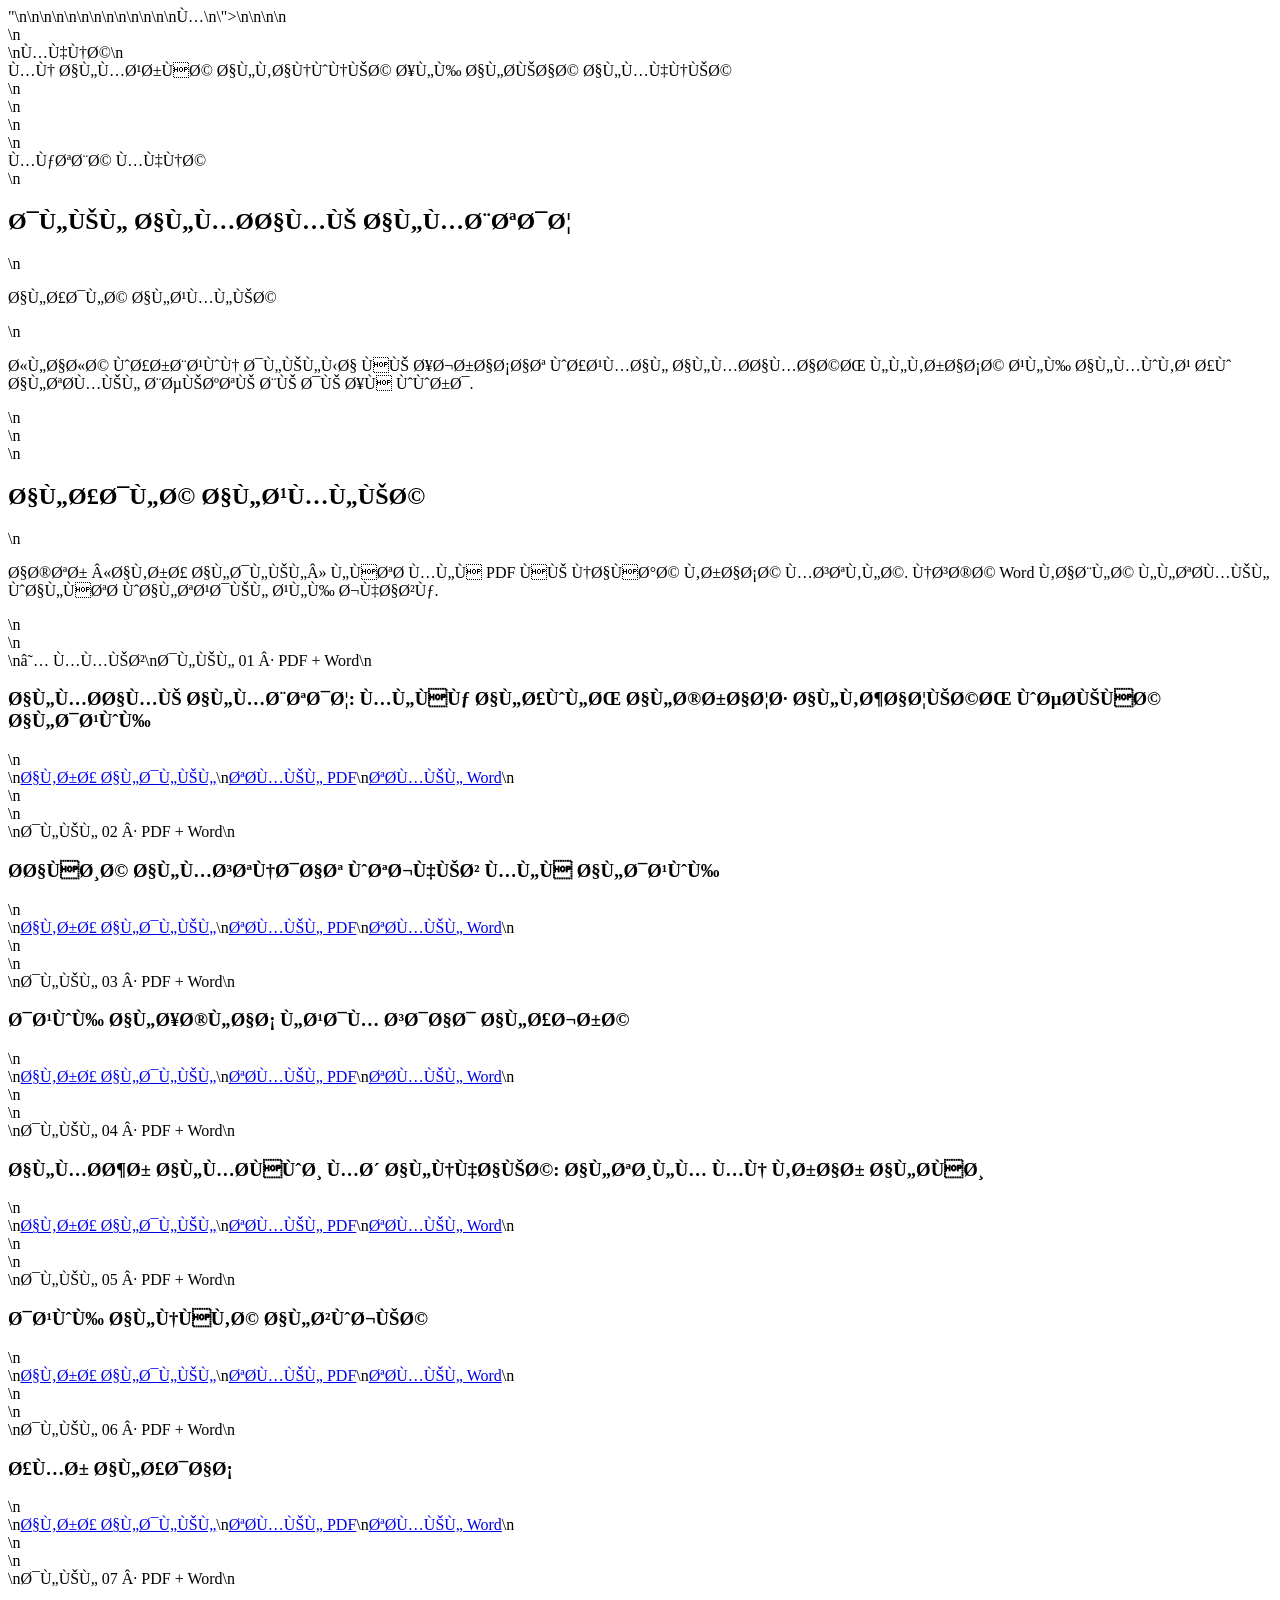
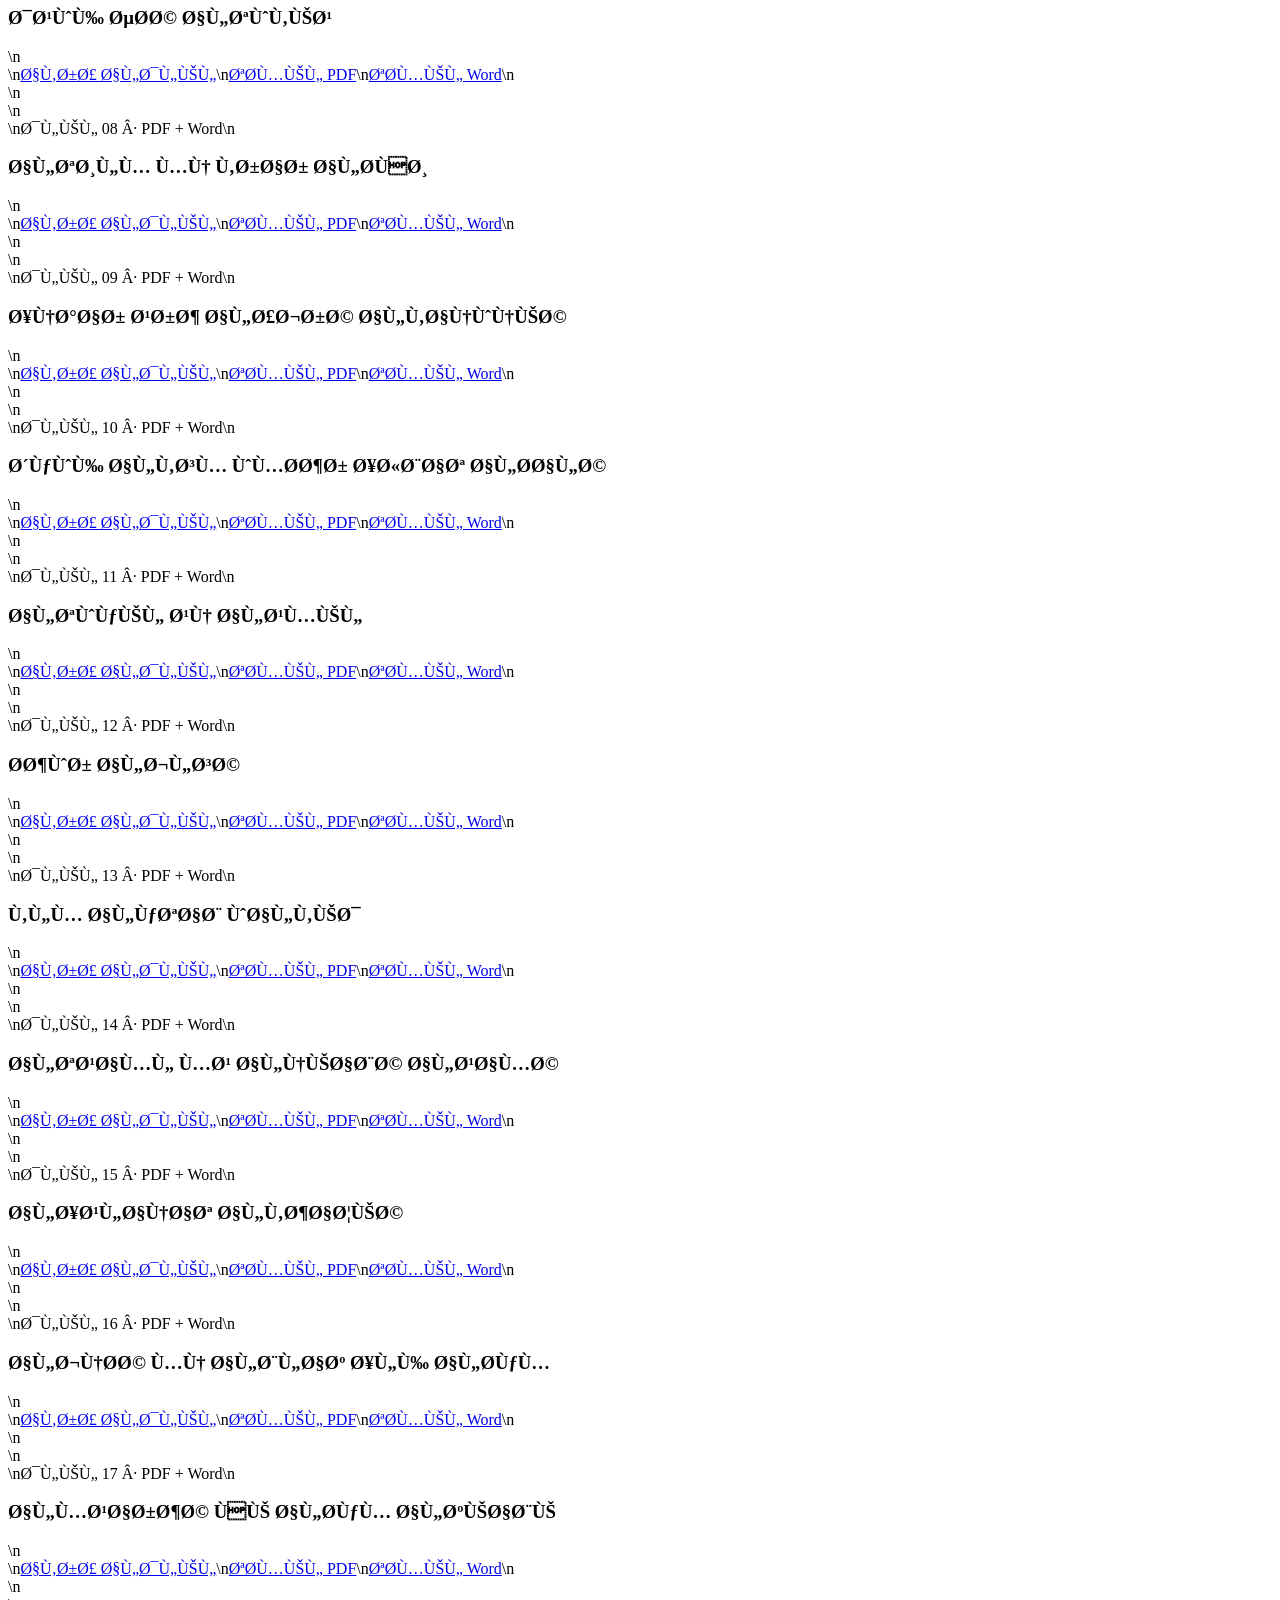
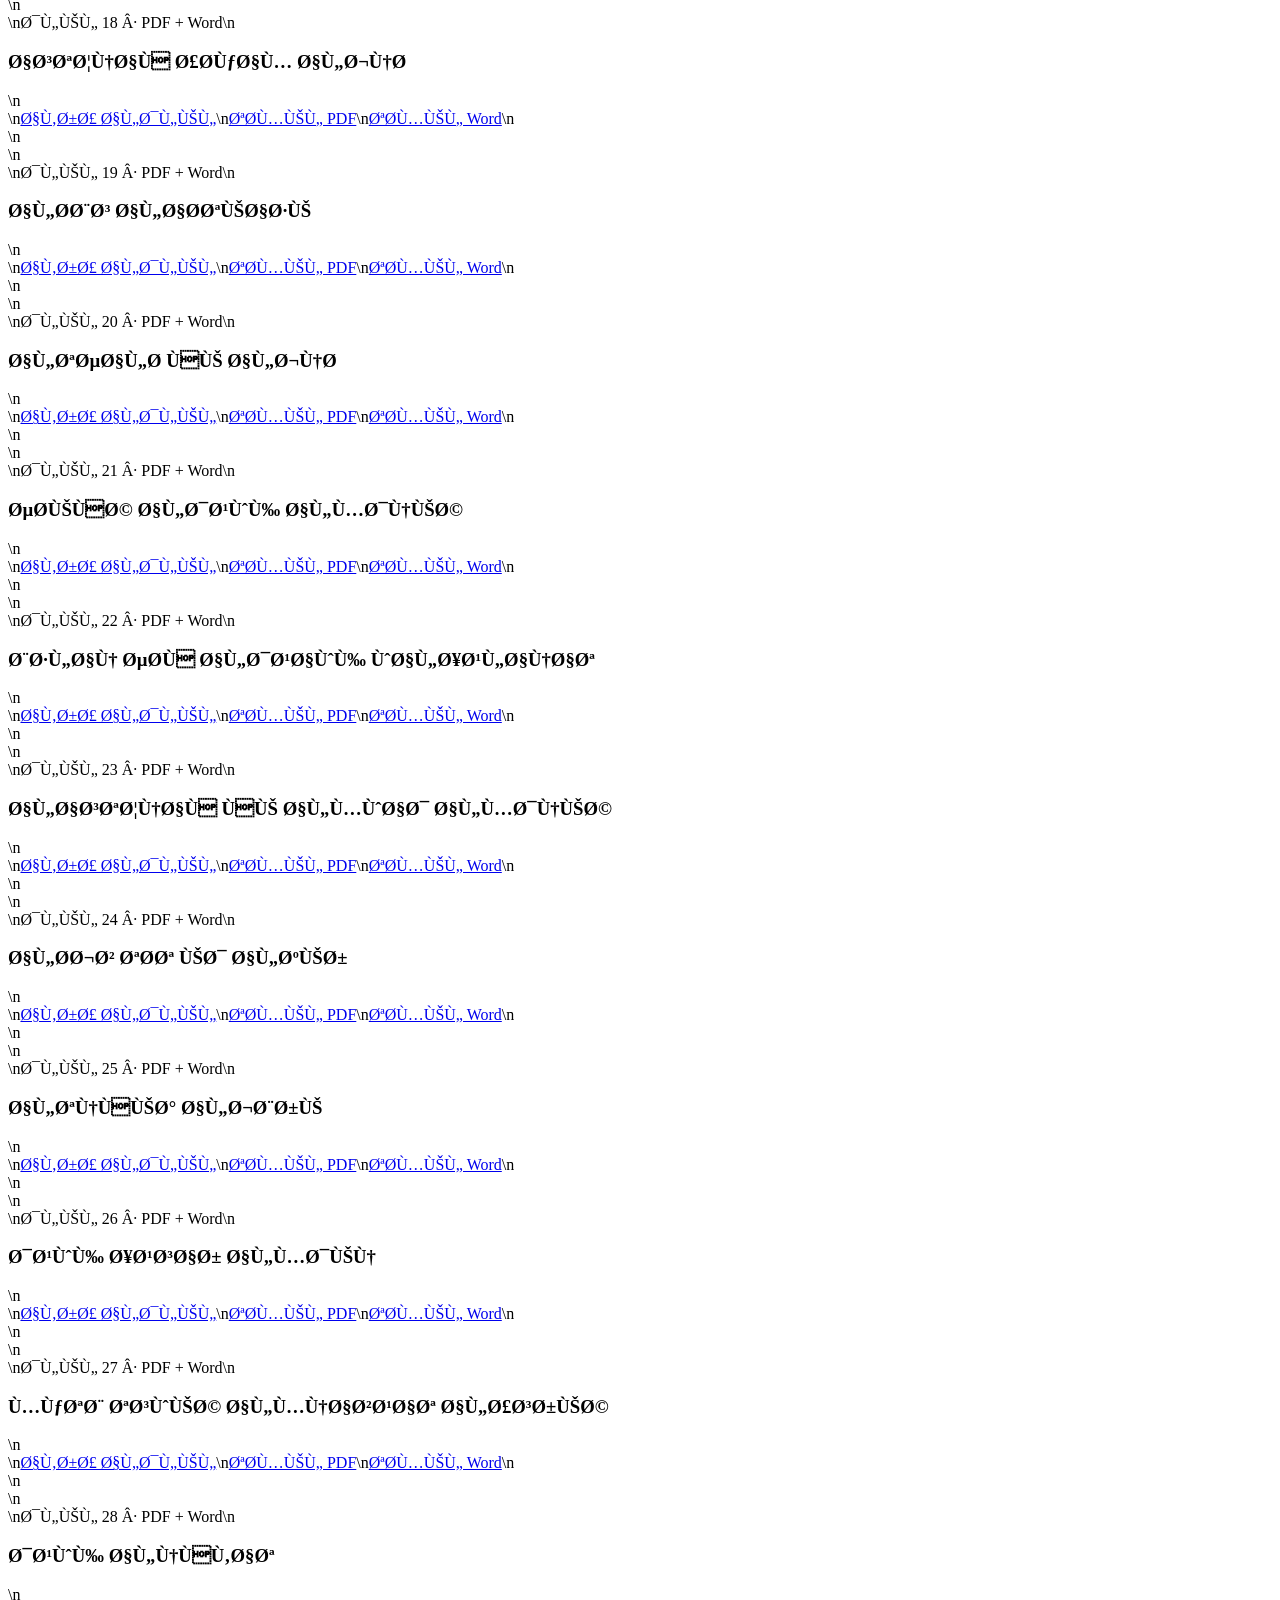
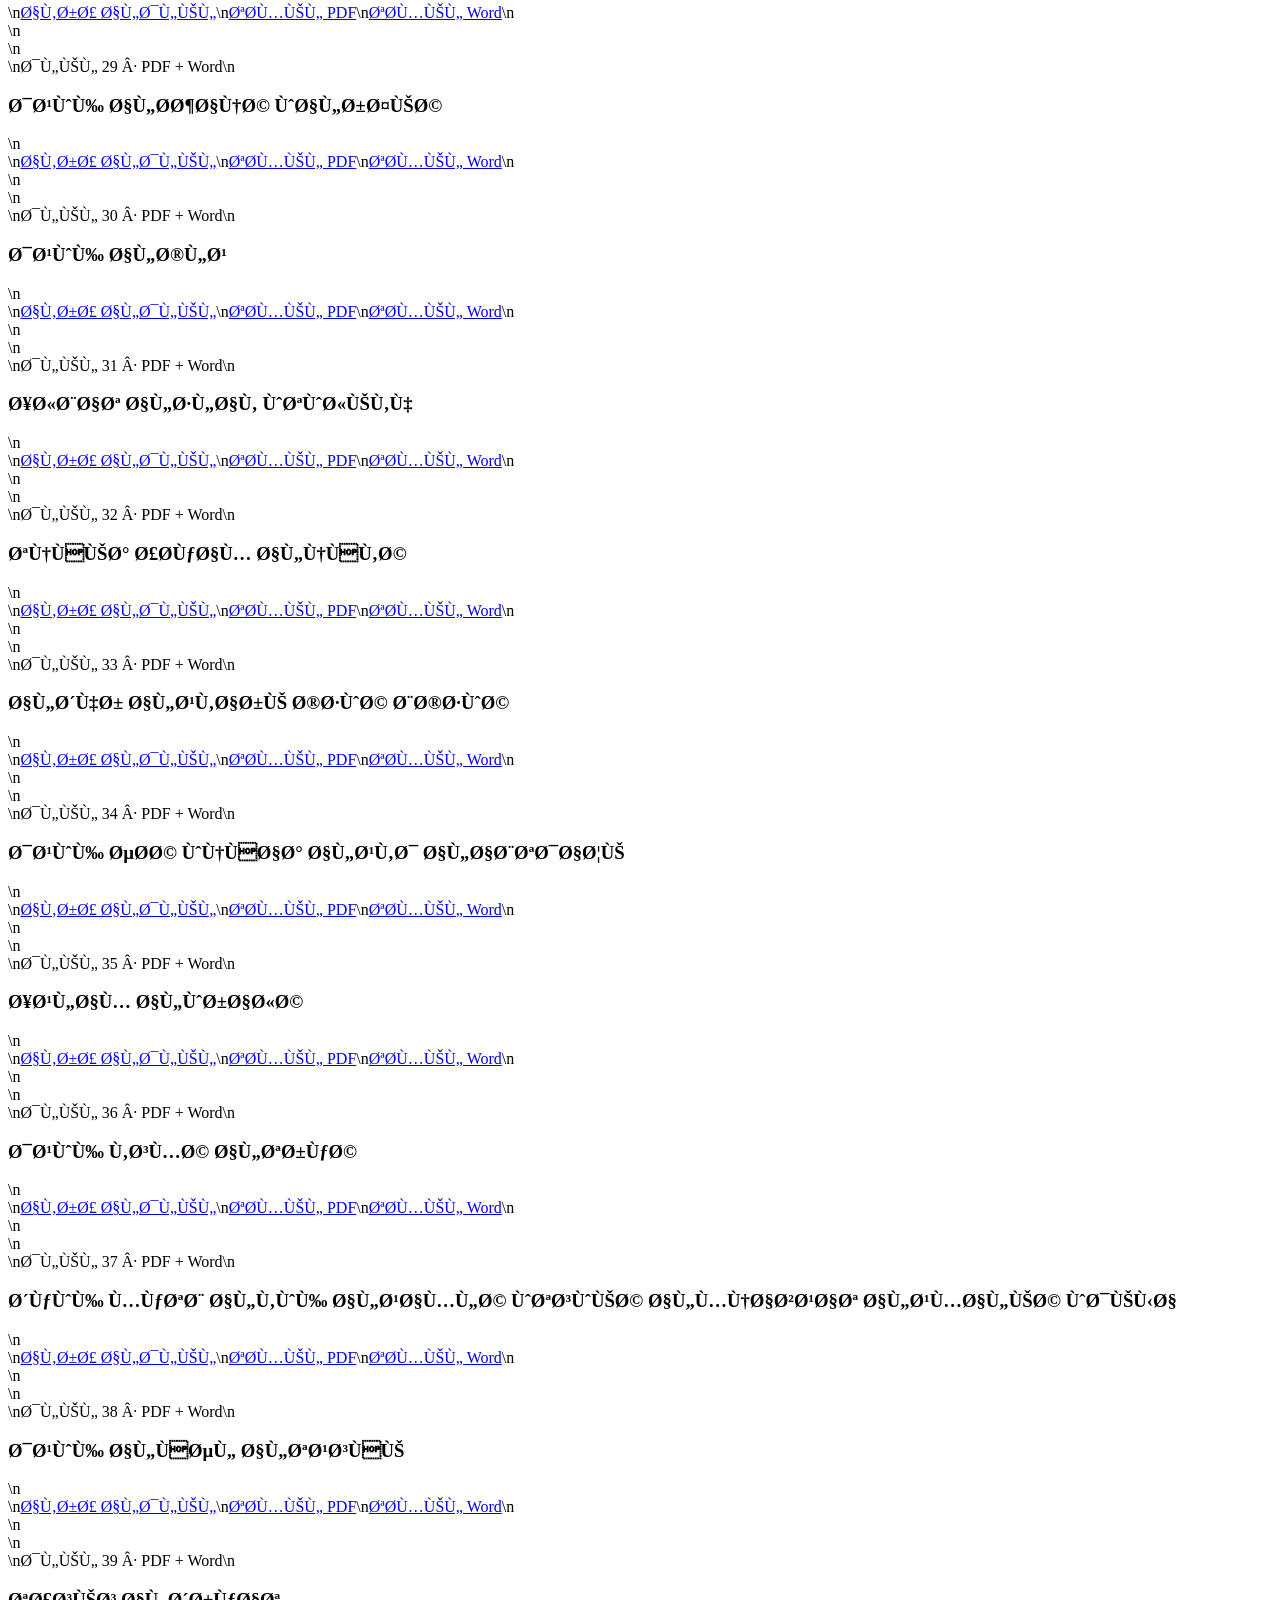
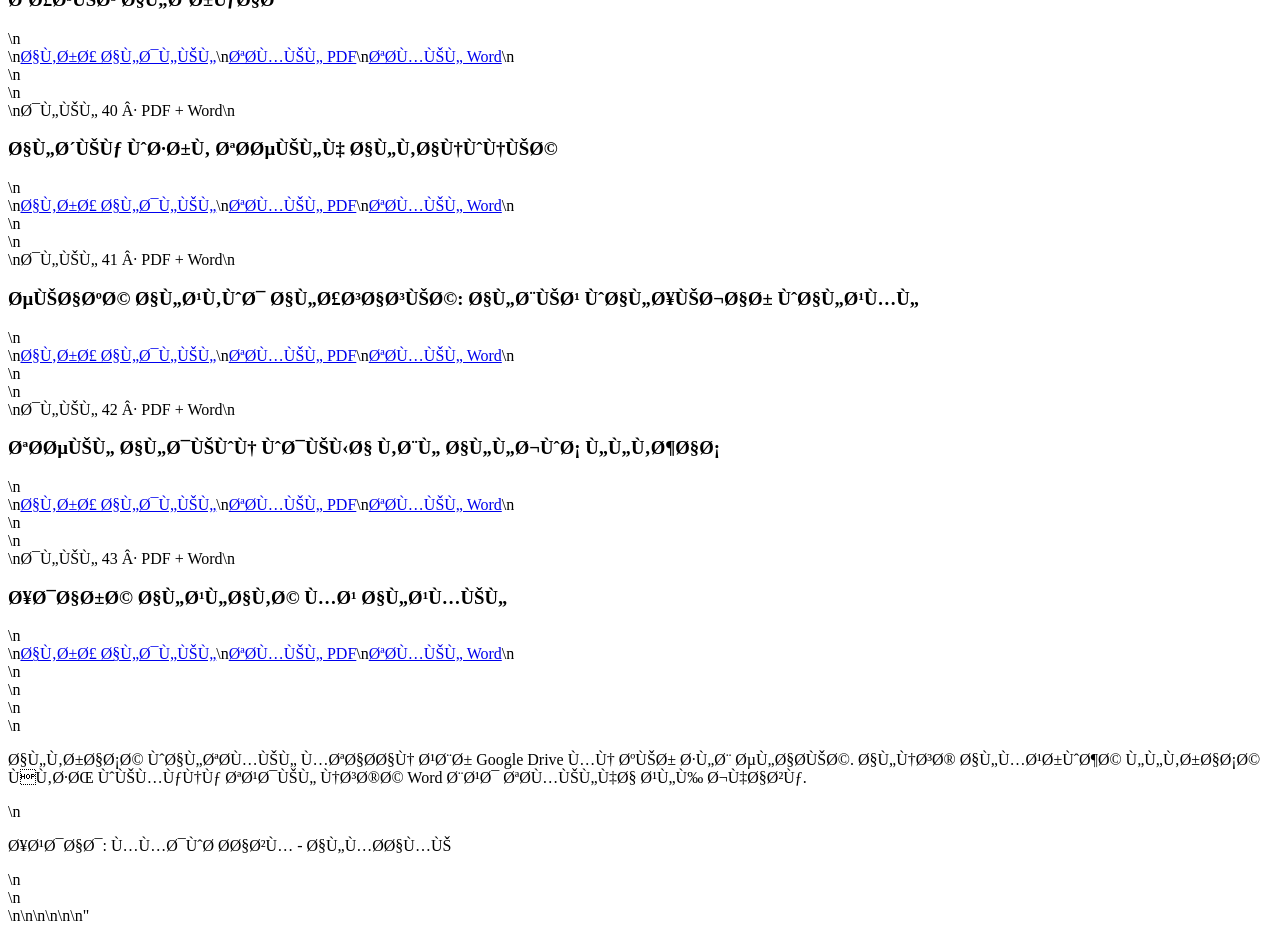
==== commit c0ad8d34: "Update guides.html" ====
--- a/guides.html
+++ b/guides.html
@@ -1,435 +1 @@
-<!DOCTYPE html>
-<html lang="ar" dir="rtl">
-<head>
-<meta charset="utf-8">
-<meta name="viewport" content="width=device-width, initial-scale=1">
-<title>دليل المحامي المبتدئ | الأدلة العملية | مهنة</title>
-<meta name="description" content="منصة مهنة: اختبارات قانونية عملية تفاعلية وتدريب على الصياغة لطلاب وحديثي التخرج — من المعرفة القانونية إلى الحياة المهنية.">
-<link rel="preconnect" href="https://fonts.googleapis.com">
-<link rel="preconnect" href="https://fonts.gstatic.com" crossorigin>
-<link href="https://fonts.googleapis.com/css2?family=Aref+Ruqaa:wght@400;700&family=Cairo:wght@400;700;800;900&display=swap" rel="stylesheet">
-<link rel="stylesheet" href="style.css?v=menu-2">
-<link rel="icon" href="data:image/svg+xml,<svg xmlns='http://www.w3.org/2000/svg' viewBox='0 0 100 100'>
-<rect width='100' height='100' rx='20' fill='%230B1D38'/>
-<text x='50' y='68' font-size='52' text-anchor='middle' fill='%23D9B061' font-family='sans-serif' font-weight='bold'>م</text>
-</svg>">
-<style>.guide-intro{background:linear-gradient(135deg,var(--navy),var(--navy2));color:white;padding:32px;border-radius:18px;margin:20px 0}.guide-intro h1{font-family:'Aref Ruqaa',serif;font-size:36px;margin:6px 0}.guide-intro p{color:#e6eaf0;margin:10px 0}.guide-intro .chip{color:var(--gold)}.guide-grid{display:grid;grid-template-columns:repeat(2,minmax(0,1fr));gap:16px}.guide-card{background:white;border:1px solid #dedbcf;border-top:3px solid var(--gold);border-radius:15px;padding:22px;display:flex;flex-direction:column}.guide-num{font-size:13px;color:var(--muted)}.guide-card h3{font-size:20px;line-height:1.7;margin:12px 0 20px;flex:1}.guide-actions{display:flex;gap:8px;flex-wrap:wrap}.guide-actions .btn{font-size:13px;padding:9px 12px}.guide-note{font-size:14px;color:var(--muted)}#read-area{scroll-margin-top:20px}#read-area iframe{width:100%;height:78vh;min-height:480px;border:1px solid #dedbcf;border-radius:12px;background:white}.reader-head{display:flex;align-items:center;justify-content:space-between;gap:12px;flex-wrap:wrap}.reader-head h2{font-size:20px}.guide-credit{text-align:center;color:var(--muted);font-size:14px;margin:28px 0}.guide-card.featured{position:relative;border-top:4px solid var(--gold);background:linear-gradient(180deg,#fdf8ea,#fff 55%);box-shadow:0 4px 14px rgba(184,138,30,.12)}.guide-badge{position:absolute;top:-13px;inset-inline-start:14px;background:var(--gold);color:#fff;font-size:12px;font-weight:700;padding:3px 12px;border-radius:20px;box-shadow:0 2px 6px rgba(0,0,0,.18)}@media(max-width:600px){.guide-grid{grid-template-columns:1fr}.guide-intro{padding:24px}.guide-intro h1{font-size:30px}.guide-card{padding:18px}}</style>
-</head>
-<body>
-<div id="app">
-<header class="brand">
-<span class="brand-home">مهنة</span>
-<div class="brand-slogan">من المعرفة القانونية إلى الحياة المهنية</div>
-</header>
-<main>
-<section class="guide-intro">
-<div class="chip">مكتبة مهنة</div>
-<h1>دليل المحامي المبتدئ</h1>
-<p>الأدلة العملية</p>
-<p>ثلاثة وأربعون دليلًا في إجراءات وأعمال المحاماة، للقراءة على الموقع أو التحميل بصيغتي بي دي إف وورد.</p>
-</section>
-<section aria-labelledby="practical-guides">
-<h2 class="sec-title" id="practical-guides">الأدلة العملية</h2>
-<p class="guide-note">اختر «اقرأ الدليل» لفتح ملف <bdi>PDF</bdi> في نافذة قراءة مستقلة. نسخة Word قابلة للتحميل والفتح والتعديل على جهازك.</p>
-<div class="guide-grid">
-<article class="guide-card featured">
-<span class="guide-badge">★ مميز</span>
-<span class="guide-num">دليل 01 · PDF + Word</span>
-<h3>المحامي المبتدئ: ملفك الأول، الخرائط القضائية، وصحيفة الدعوى</h3>
-<div class="guide-actions">
-<a class="btn btn-gold" href="https://drive.google.com/file/d/1ThZ3z2bvFvfQP6y2OSQ6MBkJndBlfa7k/view" target="_blank" rel="noopener" data-unused="المحامي المبتدئ">اقرأ الدليل</a>
-<a class="btn btn-primary" href="https://drive.usercontent.google.com/uc?id=1ThZ3z2bvFvfQP6y2OSQ6MBkJndBlfa7k&export=download" target="_blank" rel="noopener">تحميل PDF</a>
-<a class="btn btn-primary" href="https://drive.usercontent.google.com/uc?id=1smIzVH2L-mek-CgYDU-TyNko_l9VBWxk&export=download" target="_blank" rel="noopener">تحميل Word</a>
-</div>
-</article>
-<article class="guide-card">
-<span class="guide-num">دليل 02 · PDF + Word</span>
-<h3>دعوى الإخلاء لعدم سداد الأجرة</h3>
-<div class="guide-actions">
-<a class="btn btn-gold" href="https://drive.google.com/file/d/1ColrFOjzIUWnmdRkxNn9dLJkwqCJKV2f/view" target="_blank" rel="noopener" data-unused="دعوى الإخلاء لعدم سداد الأجرة">اقرأ الدليل</a>
-<a class="btn btn-primary" href="https://drive.usercontent.google.com/uc?id=1ColrFOjzIUWnmdRkxNn9dLJkwqCJKV2f&export=download" target="_blank" rel="noopener">تحميل PDF</a>
-<a class="btn btn-primary" href="https://drive.usercontent.google.com/uc?id=1zGFHiTSa-PLMBIerP3SIutBpNPKjQPk-&export=download" target="_blank" rel="noopener">تحميل Word</a>
-</div>
-</article>
-<article class="guide-card">
-<span class="guide-num">دليل 03 · PDF + Word</span>
-<h3>المحضر المحفوظ مش النهاية: التظلم من قرار الحفظ</h3>
-<div class="guide-actions">
-<a class="btn btn-gold" href="https://drive.google.com/file/d/1eOwR0zfozgj5BRmUEfSFTBwt4CH6TevE/view" target="_blank" rel="noopener" data-unused="التظلم من قرار الحفظ">اقرأ الدليل</a>
-<a class="btn btn-primary" href="https://drive.usercontent.google.com/uc?id=1eOwR0zfozgj5BRmUEfSFTBwt4CH6TevE&export=download" target="_blank" rel="noopener">تحميل PDF</a>
-<a class="btn btn-primary" href="https://drive.usercontent.google.com/uc?id=1tM5QO8iQoiCqqjaIhPy3arn8OZhtAfkC&export=download" target="_blank" rel="noopener">تحميل Word</a>
-</div>
-</article>
-<article class="guide-card">
-<span class="guide-num">دليل 04 · PDF + Word</span>
-<h3>دعوى النفقة الزوجية</h3>
-<div class="guide-actions">
-<a class="btn btn-gold" href="https://drive.google.com/file/d/1hm0odiULcLUcBVS5lfeSxddj5oO6bTK4/view" target="_blank" rel="noopener" data-unused="دعوى النفقة الزوجية">اقرأ الدليل</a>
-<a class="btn btn-primary" href="https://drive.usercontent.google.com/uc?id=1hm0odiULcLUcBVS5lfeSxddj5oO6bTK4&export=download" target="_blank" rel="noopener">تحميل PDF</a>
-<a class="btn btn-primary" href="https://drive.usercontent.google.com/uc?id=1BpSvy5px_hE75cVhp6yupjOXR-RvIRUh&export=download" target="_blank" rel="noopener">تحميل Word</a>
-</div>
-</article>
-
-<article class="guide-card">
-<span class="guide-num">دليل 05 · PDF + Word</span>
-<h3>أمر الأداء</h3>
-<div class="guide-actions">
-<a class="btn btn-gold" href="https://drive.google.com/file/d/1lhFEbVyW7mM2Pffdc7E-c3dsVmJOCe77/view" target="_blank" rel="noopener" data-unused="أمر الأداء">اقرأ الدليل</a>
-<a class="btn btn-primary" href="https://drive.usercontent.google.com/uc?id=1lhFEbVyW7mM2Pffdc7E-c3dsVmJOCe77&export=download" target="_blank" rel="noopener">تحميل PDF</a>
-<a class="btn btn-primary" href="https://drive.usercontent.google.com/uc?id=1GNAst6s5Tya8nx4CTQIG4CpCuFEKIEpQ&export=download" target="_blank" rel="noopener">تحميل Word</a>
-</div>
-</article>
-<article class="guide-card">
-<span class="guide-num">دليل 06 · PDF + Word</span>
-<h3>دعوى صحة التوقيع</h3>
-<div class="guide-actions">
-<a class="btn btn-gold" href="https://drive.google.com/file/d/19nydOXmQcw5TiN1yiLEQyeLUWQSGeSj8/view" target="_blank" rel="noopener" data-unused="دعوى صحة التوقيع">اقرأ الدليل</a>
-<a class="btn btn-primary" href="https://drive.usercontent.google.com/uc?id=19nydOXmQcw5TiN1yiLEQyeLUWQSGeSj8&export=download" target="_blank" rel="noopener">تحميل PDF</a>
-<a class="btn btn-primary" href="https://drive.usercontent.google.com/uc?id=1DaUs4XClMMg2J2By8NILfXzpgcWRLYur&export=download" target="_blank" rel="noopener">تحميل Word</a>
-</div>
-</article>
-<article class="guide-card">
-<span class="guide-num">دليل 07 · PDF + Word</span>
-<h3>حافظة المستندات وتجهيز ملف الدعوى</h3>
-<div class="guide-actions">
-<a class="btn btn-gold" href="https://drive.google.com/file/d/1q2QD6dPWdqzXDaYKc3N9Lr1Vz_J6705i/view" target="_blank" rel="noopener" data-unused="حافظة المستندات وتجهيز ملف الدعوى">اقرأ الدليل</a>
-<a class="btn btn-primary" href="https://drive.usercontent.google.com/uc?id=1q2QD6dPWdqzXDaYKc3N9Lr1Vz_J6705i&export=download" target="_blank" rel="noopener">تحميل PDF</a>
-<a class="btn btn-primary" href="https://drive.usercontent.google.com/uc?id=1x9_GRjjt5fpK_cg7-u2W2AYbrR6Ln_DU&export=download" target="_blank" rel="noopener">تحميل Word</a>
-</div>
-</article>
-<article class="guide-card">
-<span class="guide-num">دليل 08 · PDF + Word</span>
-<h3>التظلم من قرار الحفظ</h3>
-<div class="guide-actions">
-<a class="btn btn-gold" href="https://drive.google.com/file/d/1rLI7pX4Ohl5Z811DIzZ4BWitYT3tr8JI/view" target="_blank" rel="noopener" data-unused="التظلم من قرار الحفظ">اقرأ الدليل</a>
-<a class="btn btn-primary" href="https://drive.usercontent.google.com/uc?id=1rLI7pX4Ohl5Z811DIzZ4BWitYT3tr8JI&export=download" target="_blank" rel="noopener">تحميل PDF</a>
-<a class="btn btn-primary" href="https://drive.usercontent.google.com/uc?id=1jGJtzhgdEJMSLpmpb15tiAQeFeDelXdA&export=download" target="_blank" rel="noopener">تحميل Word</a>
-</div>
-</article>
-<article class="guide-card">
-<span class="guide-num">دليل 09 · PDF + Word</span>
-<h3>إنذار عرض الأجرة القانونية</h3>
-<div class="guide-actions">
-<a class="btn btn-gold" href="https://drive.google.com/file/d/1cBmJ3tx7z8aMSP7qeic0AS9SRAFq1dej/view" target="_blank" rel="noopener" data-unused="إنذار عرض الأجرة القانونية">اقرأ الدليل</a>
-<a class="btn btn-primary" href="https://drive.usercontent.google.com/uc?id=1cBmJ3tx7z8aMSP7qeic0AS9SRAFq1dej&export=download" target="_blank" rel="noopener">تحميل PDF</a>
-<a class="btn btn-primary" href="https://drive.usercontent.google.com/uc?id=1-lrd0PEPeSdsdgamgKVnCSZKYVw9WDAi&export=download" target="_blank" rel="noopener">تحميل Word</a>
-</div>
-</article>
-<article class="guide-card">
-<span class="guide-num">دليل 10 · PDF + Word</span>
-<h3>شكوى القسم ومحضر إثبات الحالة</h3>
-<div class="guide-actions">
-<a class="btn btn-gold" href="https://drive.google.com/file/d/1IS0WiS62byXFt3Yp91gwJPllQYBNxdp9/view" target="_blank" rel="noopener" data-unused="شكوى القسم ومحضر إثبات الحالة">اقرأ الدليل</a>
-<a class="btn btn-primary" href="https://drive.usercontent.google.com/uc?id=1IS0WiS62byXFt3Yp91gwJPllQYBNxdp9&export=download" target="_blank" rel="noopener">تحميل PDF</a>
-<a class="btn btn-primary" href="https://drive.usercontent.google.com/uc?id=1BdJZomVSax-pJC2kfKPwaSdxzQhvLLwL&export=download" target="_blank" rel="noopener">تحميل Word</a>
-</div>
-</article>
-<article class="guide-card">
-<span class="guide-num">دليل 11 · PDF + Word</span>
-<h3>التوكيل عن العميل</h3>
-<div class="guide-actions">
-<a class="btn btn-gold" href="https://drive.google.com/file/d/1QEOQuuTOTTEBFe_HFZniaZNTT4RI1nsv/view" target="_blank" rel="noopener" data-unused="التوكيل عن العميل">اقرأ الدليل</a>
-<a class="btn btn-primary" href="https://drive.usercontent.google.com/uc?id=1QEOQuuTOTTEBFe_HFZniaZNTT4RI1nsv&export=download" target="_blank" rel="noopener">تحميل PDF</a>
-<a class="btn btn-primary" href="https://drive.usercontent.google.com/uc?id=17tsUhtWy_TjbeZj2JQprFCujh1gpBj0j&export=download" target="_blank" rel="noopener">تحميل Word</a>
-</div>
-</article>
-<article class="guide-card">
-<span class="guide-num">دليل 12 · PDF + Word</span>
-<h3>حضور الجلسة</h3>
-<div class="guide-actions">
-<a class="btn btn-gold" href="https://drive.google.com/file/d/1w6HjEaFpAqK7VksC8ru_XuXYdBbz9K9f/view" target="_blank" rel="noopener" data-unused="حضور الجلسة">اقرأ الدليل</a>
-<a class="btn btn-primary" href="https://drive.usercontent.google.com/uc?id=1w6HjEaFpAqK7VksC8ru_XuXYdBbz9K9f&export=download" target="_blank" rel="noopener">تحميل PDF</a>
-<a class="btn btn-primary" href="https://drive.usercontent.google.com/uc?id=1sQ37kRX0HGywfal8gw8nFbL9a7NRiC8x&export=download" target="_blank" rel="noopener">تحميل Word</a>
-</div>
-</article>
-<article class="guide-card">
-<span class="guide-num">دليل 13 · PDF + Word</span>
-<h3>قلم الكتاب والقيد</h3>
-<div class="guide-actions">
-<a class="btn btn-gold" href="https://drive.google.com/file/d/1-6KOMLe5yV7-f9dzGltO7z8qr-1vII8w/view" target="_blank" rel="noopener" data-unused="قلم الكتاب والقيد">اقرأ الدليل</a>
-<a class="btn btn-primary" href="https://drive.usercontent.google.com/uc?id=1-6KOMLe5yV7-f9dzGltO7z8qr-1vII8w&export=download" target="_blank" rel="noopener">تحميل PDF</a>
-<a class="btn btn-primary" href="https://drive.usercontent.google.com/uc?id=1TjCPbkvWsczoTAzIBe25jZPN6dCIpEjh&export=download" target="_blank" rel="noopener">تحميل Word</a>
-</div>
-</article>
-<article class="guide-card">
-<span class="guide-num">دليل 14 · PDF + Word</span>
-<h3>التعامل مع النيابة العامة</h3>
-<div class="guide-actions">
-<a class="btn btn-gold" href="https://drive.google.com/file/d/16C2R-DpAaad8NpkhkTMxkO4bs0cnzNlF/view" target="_blank" rel="noopener" data-unused="التعامل مع النيابة العامة">اقرأ الدليل</a>
-<a class="btn btn-primary" href="https://drive.usercontent.google.com/uc?id=16C2R-DpAaad8NpkhkTMxkO4bs0cnzNlF&export=download" target="_blank" rel="noopener">تحميل PDF</a>
-<a class="btn btn-primary" href="https://drive.usercontent.google.com/uc?id=1xSZr94l_cQgAg8oKb4VDhyMVsaFz3uzL&export=download" target="_blank" rel="noopener">تحميل Word</a>
-</div>
-</article>
-<article class="guide-card">
-<span class="guide-num">دليل 15 · PDF + Word</span>
-<h3>الإعلانات القضائية</h3>
-<div class="guide-actions">
-<a class="btn btn-gold" href="https://drive.google.com/file/d/14jTPbNmCmhAWJI2bxURV8c2IpZFxBTtu/view" target="_blank" rel="noopener" data-unused="الإعلانات القضائية">اقرأ الدليل</a>
-<a class="btn btn-primary" href="https://drive.usercontent.google.com/uc?id=14jTPbNmCmhAWJI2bxURV8c2IpZFxBTtu&export=download" target="_blank" rel="noopener">تحميل PDF</a>
-<a class="btn btn-primary" href="https://drive.usercontent.google.com/uc?id=1nGDUe8XNxXwrlL6gyGoIQX5_wiXSOQw8&export=download" target="_blank" rel="noopener">تحميل Word</a>
-</div>
-</article>
-<article class="guide-card">
-<span class="guide-num">دليل 16 · PDF + Word</span>
-<h3>الجنحة من البلاغ إلى الحكم</h3>
-<div class="guide-actions">
-<a class="btn btn-gold" href="https://drive.google.com/file/d/1GeDlIqz3ZPjyvDLm3ax_kZ1trtamjrG9/view" target="_blank" rel="noopener" data-unused="الجنحة من البلاغ إلى الحكم">اقرأ الدليل</a>
-<a class="btn btn-primary" href="https://drive.usercontent.google.com/uc?id=1GeDlIqz3ZPjyvDLm3ax_kZ1trtamjrG9&export=download" target="_blank" rel="noopener">تحميل PDF</a>
-<a class="btn btn-primary" href="https://drive.usercontent.google.com/uc?id=1X7FzDyfZ1-Qfa2aySnxmdlfpzXh0LILZ&export=download" target="_blank" rel="noopener">تحميل Word</a>
-</div>
-</article>
-<article class="guide-card">
-<span class="guide-num">دليل 17 · PDF + Word</span>
-<h3>المعارضة في الحكم الغيابي</h3>
-<div class="guide-actions">
-<a class="btn btn-gold" href="https://drive.google.com/file/d/1eduug9olP5QepK9xj_x2lu-c4mlwAfVk/view" target="_blank" rel="noopener" data-unused="المعارضة في الحكم الغيابي">اقرأ الدليل</a>
-<a class="btn btn-primary" href="https://drive.usercontent.google.com/uc?id=1eduug9olP5QepK9xj_x2lu-c4mlwAfVk&export=download" target="_blank" rel="noopener">تحميل PDF</a>
-<a class="btn btn-primary" href="https://drive.usercontent.google.com/uc?id=1vYFPwZU1Yk_J25SgsPBMVrs7mK8fgEtN&export=download" target="_blank" rel="noopener">تحميل Word</a>
-</div>
-</article>
-<article class="guide-card">
-<span class="guide-num">دليل 18 · PDF + Word</span>
-<h3>استئناف أحكام الجنح</h3>
-<div class="guide-actions">
-<a class="btn btn-gold" href="https://drive.google.com/file/d/1NqNyWIEtY-ghXWD7Ovv80EQc38zApNoQ/view" target="_blank" rel="noopener" data-unused="استئناف أحكام الجنح">اقرأ الدليل</a>
-<a class="btn btn-primary" href="https://drive.usercontent.google.com/uc?id=1NqNyWIEtY-ghXWD7Ovv80EQc38zApNoQ&export=download" target="_blank" rel="noopener">تحميل PDF</a>
-<a class="btn btn-primary" href="https://drive.usercontent.google.com/uc?id=1pjefdMAFo6wtGSPbI0MVBh4y7JZuY_yj&export=download" target="_blank" rel="noopener">تحميل Word</a>
-</div>
-</article>
-<article class="guide-card">
-<span class="guide-num">دليل 19 · PDF + Word</span>
-<h3>الحبس الاحتياطي</h3>
-<div class="guide-actions">
-<a class="btn btn-gold" href="https://drive.google.com/file/d/1xcIaKQqhmnBtSEZbT4JTeTVlwEAEolqZ/view" target="_blank" rel="noopener" data-unused="الحبس الاحتياطي">اقرأ الدليل</a>
-<a class="btn btn-primary" href="https://drive.usercontent.google.com/uc?id=1xcIaKQqhmnBtSEZbT4JTeTVlwEAEolqZ&export=download" target="_blank" rel="noopener">تحميل PDF</a>
-<a class="btn btn-primary" href="https://drive.usercontent.google.com/uc?id=1648856WoEl9FJtOPDo1Pev_1bz9TIzI_&export=download" target="_blank" rel="noopener">تحميل Word</a>
-</div>
-</article>
-<article class="guide-card">
-<span class="guide-num">دليل 20 · PDF + Word</span>
-<h3>التصالح في الجنح</h3>
-<div class="guide-actions">
-<a class="btn btn-gold" href="https://drive.google.com/file/d/10y_-NX6jctBIYF557IlrYe82zkh2wMDv/view" target="_blank" rel="noopener" data-unused="التصالح في الجنح">اقرأ الدليل</a>
-<a class="btn btn-primary" href="https://drive.usercontent.google.com/uc?id=10y_-NX6jctBIYF557IlrYe82zkh2wMDv&export=download" target="_blank" rel="noopener">تحميل PDF</a>
-<a class="btn btn-primary" href="https://drive.usercontent.google.com/uc?id=11JRqz6HBILmvKFa4iBzNTsp0Fx5wMerN&export=download" target="_blank" rel="noopener">تحميل Word</a>
-</div>
-</article>
-<article class="guide-card">
-<span class="guide-num">دليل 21 · PDF + Word</span>
-<h3>صحيفة الدعوى المدنية</h3>
-<div class="guide-actions">
-<a class="btn btn-gold" href="https://drive.google.com/file/d/1sZz0TDGOKZalwRft-iu8-0i8cl8Ptnyf/view" target="_blank" rel="noopener" data-unused="صحيفة الدعوى المدنية">اقرأ الدليل</a>
-<a class="btn btn-primary" href="https://drive.usercontent.google.com/uc?id=1sZz0TDGOKZalwRft-iu8-0i8cl8Ptnyf&export=download" target="_blank" rel="noopener">تحميل PDF</a>
-<a class="btn btn-primary" href="https://drive.usercontent.google.com/uc?id=1f5rvOFOB3NeRojkRWT9hCq55vcYuGRw3&export=download" target="_blank" rel="noopener">تحميل Word</a>
-</div>
-</article>
-<article class="guide-card">
-<span class="guide-num">دليل 22 · PDF + Word</span>
-<h3>بطلان صحف الدعاوى والإعلانات</h3>
-<div class="guide-actions">
-<a class="btn btn-gold" href="https://drive.google.com/file/d/1ydUIzdb1GCVYTCQBEeNw0Mceaa8yqAuI/view" target="_blank" rel="noopener" data-unused="بطلان صحف الدعاوى والإعلانات">اقرأ الدليل</a>
-<a class="btn btn-primary" href="https://drive.usercontent.google.com/uc?id=1ydUIzdb1GCVYTCQBEeNw0Mceaa8yqAuI&export=download" target="_blank" rel="noopener">تحميل PDF</a>
-<a class="btn btn-primary" href="https://drive.usercontent.google.com/uc?id=1AZQIpSXePgrr-4YGj4W5npp2qb6y94_I&export=download" target="_blank" rel="noopener">تحميل Word</a>
-</div>
-</article>
-<article class="guide-card">
-<span class="guide-num">دليل 23 · PDF + Word</span>
-<h3>الاستئناف في المواد المدنية</h3>
-<div class="guide-actions">
-<a class="btn btn-gold" href="https://drive.google.com/file/d/1afdg-Ku--iqZIt3wisOAYcfKvq_I3Ej4/view" target="_blank" rel="noopener" data-unused="الاستئناف في المواد المدنية">اقرأ الدليل</a>
-<a class="btn btn-primary" href="https://drive.usercontent.google.com/uc?id=1afdg-Ku--iqZIt3wisOAYcfKvq_I3Ej4&export=download" target="_blank" rel="noopener">تحميل PDF</a>
-<a class="btn btn-primary" href="https://drive.usercontent.google.com/uc?id=178rEgnEGyf0K1z_PHERqe0zXxDEI0wHU&export=download" target="_blank" rel="noopener">تحميل Word</a>
-</div>
-</article>
-<article class="guide-card">
-<span class="guide-num">دليل 24 · PDF + Word</span>
-<h3>الحجز تحت يد الغير</h3>
-<div class="guide-actions">
-<a class="btn btn-gold" href="https://drive.google.com/file/d/1xNmIMgBF-fgJdKgWRXzyLvmAUSOz3JZX/view" target="_blank" rel="noopener" data-unused="الحجز تحت يد الغير">اقرأ الدليل</a>
-<a class="btn btn-primary" href="https://drive.usercontent.google.com/uc?id=1xNmIMgBF-fgJdKgWRXzyLvmAUSOz3JZX&export=download" target="_blank" rel="noopener">تحميل PDF</a>
-<a class="btn btn-primary" href="https://drive.usercontent.google.com/uc?id=1rCsxuJ0VhlaVHmCy0uJiRH8K9CK8KRgb&export=download" target="_blank" rel="noopener">تحميل Word</a>
-</div>
-</article>
-<article class="guide-card">
-<span class="guide-num">دليل 25 · PDF + Word</span>
-<h3>التنفيذ الجبري</h3>
-<div class="guide-actions">
-<a class="btn btn-gold" href="https://drive.google.com/file/d/1nS_KgkrTeLJB8kxbcGABC1b7anXLWX34/view" target="_blank" rel="noopener" data-unused="التنفيذ الجبري">اقرأ الدليل</a>
-<a class="btn btn-primary" href="https://drive.usercontent.google.com/uc?id=1nS_KgkrTeLJB8kxbcGABC1b7anXLWX34&export=download" target="_blank" rel="noopener">تحميل PDF</a>
-<a class="btn btn-primary" href="https://drive.usercontent.google.com/uc?id=1OxFFAFtNTEZ-h1vIZjrEhwDa9d_8wHSt&export=download" target="_blank" rel="noopener">تحميل Word</a>
-</div>
-</article>
-<article class="guide-card">
-<span class="guide-num">دليل 26 · PDF + Word</span>
-<h3>دعوى إعسار المدين</h3>
-<div class="guide-actions">
-<a class="btn btn-gold" href="https://drive.google.com/file/d/1Z_H1uZ6sL4z4-JqIwPwmQROxWF3AfZj4/view" target="_blank" rel="noopener" data-unused="دعوى إعسار المدين">اقرأ الدليل</a>
-<a class="btn btn-primary" href="https://drive.usercontent.google.com/uc?id=1Z_H1uZ6sL4z4-JqIwPwmQROxWF3AfZj4&export=download" target="_blank" rel="noopener">تحميل PDF</a>
-<a class="btn btn-primary" href="https://drive.usercontent.google.com/uc?id=1qJFEi2fvPL8RvgCeRgfD_sbNvVKQJgq3&export=download" target="_blank" rel="noopener">تحميل Word</a>
-</div>
-</article>
-<article class="guide-card">
-<span class="guide-num">دليل 27 · PDF + Word</span>
-<h3>مكتب تسوية المنازعات الأسرية</h3>
-<div class="guide-actions">
-<a class="btn btn-gold" href="https://drive.google.com/file/d/1X_-GP8tdBltiGm70qS1In01qeJ8Qh4pK/view" target="_blank" rel="noopener" data-unused="مكتب تسوية المنازعات الأسرية">اقرأ الدليل</a>
-<a class="btn btn-primary" href="https://drive.usercontent.google.com/uc?id=1X_-GP8tdBltiGm70qS1In01qeJ8Qh4pK&export=download" target="_blank" rel="noopener">تحميل PDF</a>
-<a class="btn btn-primary" href="https://drive.usercontent.google.com/uc?id=1VZQHXRyFoeYIHboGQ5bJjBBHv1_w8WJc&export=download" target="_blank" rel="noopener">تحميل Word</a>
-</div>
-</article>
-<article class="guide-card">
-<span class="guide-num">دليل 28 · PDF + Word</span>
-<h3>دعوى النفقات</h3>
-<div class="guide-actions">
-<a class="btn btn-gold" href="https://drive.google.com/file/d/1HKxYytT9IdL5e0QiwDucvM-7STwVZ3vf/view" target="_blank" rel="noopener" data-unused="دعوى النفقات">اقرأ الدليل</a>
-<a class="btn btn-primary" href="https://drive.usercontent.google.com/uc?id=1HKxYytT9IdL5e0QiwDucvM-7STwVZ3vf&export=download" target="_blank" rel="noopener">تحميل PDF</a>
-<a class="btn btn-primary" href="https://drive.usercontent.google.com/uc?id=13zGe7_65McASSKI-EOvj9DrEjW-LQHyd&export=download" target="_blank" rel="noopener">تحميل Word</a>
-</div>
-</article>
-<article class="guide-card">
-<span class="guide-num">دليل 29 · PDF + Word</span>
-<h3>دعوى الحضانة والرؤية</h3>
-<div class="guide-actions">
-<a class="btn btn-gold" href="https://drive.google.com/file/d/1cd7Pzg8DitYbnQp7DwsJZHg-3dmhydid/view" target="_blank" rel="noopener" data-unused="دعوى الحضانة والرؤية">اقرأ الدليل</a>
-<a class="btn btn-primary" href="https://drive.usercontent.google.com/uc?id=1cd7Pzg8DitYbnQp7DwsJZHg-3dmhydid&export=download" target="_blank" rel="noopener">تحميل PDF</a>
-<a class="btn btn-primary" href="https://drive.usercontent.google.com/uc?id=197KO336eIoPoVwP5OiqFDb9jOte_5YGh&export=download" target="_blank" rel="noopener">تحميل Word</a>
-</div>
-</article>
-<article class="guide-card">
-<span class="guide-num">دليل 30 · PDF + Word</span>
-<h3>دعوى الخلع</h3>
-<div class="guide-actions">
-<a class="btn btn-gold" href="https://drive.google.com/file/d/1_h8_CHYDWjfiw7IDZerMcS4RpLpgQ1xs/view" target="_blank" rel="noopener" data-unused="دعوى الخلع">اقرأ الدليل</a>
-<a class="btn btn-primary" href="https://drive.usercontent.google.com/uc?id=1_h8_CHYDWjfiw7IDZerMcS4RpLpgQ1xs&export=download" target="_blank" rel="noopener">تحميل PDF</a>
-<a class="btn btn-primary" href="https://drive.usercontent.google.com/uc?id=1LD8jHcWr9bK7lgSoYE_12hO29cCwOONp&export=download" target="_blank" rel="noopener">تحميل Word</a>
-</div>
-</article>
-<article class="guide-card">
-<span class="guide-num">دليل 31 · PDF + Word</span>
-<h3>إثبات الطلاق وتوثيقه</h3>
-<div class="guide-actions">
-<a class="btn btn-gold" href="https://drive.google.com/file/d/18DdKWXZGZejubEYzpEk_5IkiKBAQqcbq/view" target="_blank" rel="noopener" data-unused="إثبات الطلاق وتوثيقه">اقرأ الدليل</a>
-<a class="btn btn-primary" href="https://drive.usercontent.google.com/uc?id=18DdKWXZGZejubEYzpEk_5IkiKBAQqcbq&export=download" target="_blank" rel="noopener">تحميل PDF</a>
-<a class="btn btn-primary" href="https://drive.usercontent.google.com/uc?id=15Ic5T0gtdH8fZ6qfkOng_ndsTx4sm2yb&export=download" target="_blank" rel="noopener">تحميل Word</a>
-</div>
-</article>
-<article class="guide-card">
-<span class="guide-num">دليل 32 · PDF + Word</span>
-<h3>تنفيذ أحكام النفقة</h3>
-<div class="guide-actions">
-<a class="btn btn-gold" href="https://drive.google.com/file/d/137J_8oRJHMpII3LtAQK1vg9OFmfu7LSb/view" target="_blank" rel="noopener" data-unused="تنفيذ أحكام النفقة">اقرأ الدليل</a>
-<a class="btn btn-primary" href="https://drive.usercontent.google.com/uc?id=137J_8oRJHMpII3LtAQK1vg9OFmfu7LSb&export=download" target="_blank" rel="noopener">تحميل PDF</a>
-<a class="btn btn-primary" href="https://drive.usercontent.google.com/uc?id=1aFnS3vurrEpQZst9CinFb29_9EA0UZzi&export=download" target="_blank" rel="noopener">تحميل Word</a>
-</div>
-</article>
-<article class="guide-card">
-<span class="guide-num">دليل 33 · PDF + Word</span>
-<h3>الشهر العقاري خطوة بخطوة</h3>
-<div class="guide-actions">
-<a class="btn btn-gold" href="https://drive.google.com/file/d/1CkmfVZtdEX0yL4lPWlYOnoRbLG_1mHZU/view" target="_blank" rel="noopener" data-unused="الشهر العقاري خطوة بخطوة">اقرأ الدليل</a>
-<a class="btn btn-primary" href="https://drive.usercontent.google.com/uc?id=1CkmfVZtdEX0yL4lPWlYOnoRbLG_1mHZU&export=download" target="_blank" rel="noopener">تحميل PDF</a>
-<a class="btn btn-primary" href="https://drive.usercontent.google.com/uc?id=1V4bxsatv2XZeJQmgb4cS1jxdFfckAGyb&export=download" target="_blank" rel="noopener">تحميل Word</a>
-</div>
-</article>
-<article class="guide-card">
-<span class="guide-num">دليل 34 · PDF + Word</span>
-<h3>دعوى صحة ونفاذ العقد الابتدائي</h3>
-<div class="guide-actions">
-<a class="btn btn-gold" href="https://drive.google.com/file/d/1dIU13KrFe54kmao3jy5vbaP0qTenRhTO/view" target="_blank" rel="noopener" data-unused="دعوى صحة ونفاذ العقد الابتدائي">اقرأ الدليل</a>
-<a class="btn btn-primary" href="https://drive.usercontent.google.com/uc?id=1dIU13KrFe54kmao3jy5vbaP0qTenRhTO&export=download" target="_blank" rel="noopener">تحميل PDF</a>
-<a class="btn btn-primary" href="https://drive.usercontent.google.com/uc?id=1VoPJ2xSihMslX7qd3LBTO1X5HJ1pmWhi&export=download" target="_blank" rel="noopener">تحميل Word</a>
-</div>
-</article>
-<article class="guide-card">
-<span class="guide-num">دليل 35 · PDF + Word</span>
-<h3>إعلام الوراثة</h3>
-<div class="guide-actions">
-<a class="btn btn-gold" href="https://drive.google.com/file/d/1bvehYE4lArKOT4JE2AZD1MUc29bBTFvN/view" target="_blank" rel="noopener" data-unused="إعلام الوراثة">اقرأ الدليل</a>
-<a class="btn btn-primary" href="https://drive.usercontent.google.com/uc?id=1bvehYE4lArKOT4JE2AZD1MUc29bBTFvN&export=download" target="_blank" rel="noopener">تحميل PDF</a>
-<a class="btn btn-primary" href="https://drive.usercontent.google.com/uc?id=1YQJ0eHlgjzoUuxbdOGawgu6lbuAzAW8S&export=download" target="_blank" rel="noopener">تحميل Word</a>
-</div>
-</article>
-<article class="guide-card">
-<span class="guide-num">دليل 36 · PDF + Word</span>
-<h3>دعوى قسمة التركة</h3>
-<div class="guide-actions">
-<a class="btn btn-gold" href="https://drive.google.com/file/d/190Kn1yJ0IPw8YmUA0CQg_BbNpWT7R0_h/view" target="_blank" rel="noopener" data-unused="دعوى قسمة التركة">اقرأ الدليل</a>
-<a class="btn btn-primary" href="https://drive.usercontent.google.com/uc?id=190Kn1yJ0IPw8YmUA0CQg_BbNpWT7R0_h&export=download" target="_blank" rel="noopener">تحميل PDF</a>
-<a class="btn btn-primary" href="https://drive.usercontent.google.com/uc?id=1zZDRBBbujOxxw3Z31d9WbPuMkieY91-c&export=download" target="_blank" rel="noopener">تحميل Word</a>
-</div>
-</article>
-<article class="guide-card">
-<span class="guide-num">دليل 37 · PDF + Word</span>
-<h3>شكوى مكتب القوى العاملة وتسوية المنازعات العمالية وديًا</h3>
-<div class="guide-actions">
-<a class="btn btn-gold" href="https://drive.google.com/file/d/1gX6YGqb0AzqtMrJKuPFvrCVJ4238AsNA/view" target="_blank" rel="noopener" data-unused="شكوى مكتب القوى العاملة وتسوية المنازعات العمالية وديًا">اقرأ الدليل</a>
-<a class="btn btn-primary" href="https://drive.usercontent.google.com/uc?id=1gX6YGqb0AzqtMrJKuPFvrCVJ4238AsNA&export=download" target="_blank" rel="noopener">تحميل PDF</a>
-<a class="btn btn-primary" href="https://drive.usercontent.google.com/uc?id=1Akj7MW5ykVWjDRZnyXCfpX28Nt_PNZAx&export=download" target="_blank" rel="noopener">تحميل Word</a>
-</div>
-</article>
-<article class="guide-card">
-<span class="guide-num">دليل 38 · PDF + Word</span>
-<h3>دعوى الفصل التعسفي</h3>
-<div class="guide-actions">
-<a class="btn btn-gold" href="https://drive.google.com/file/d/1CeJw07q2nVQFyWB-3y-O_jRJHjTvnm5Y/view" target="_blank" rel="noopener" data-unused="دعوى الفصل التعسفي">اقرأ الدليل</a>
-<a class="btn btn-primary" href="https://drive.usercontent.google.com/uc?id=1CeJw07q2nVQFyWB-3y-O_jRJHjTvnm5Y&export=download" target="_blank" rel="noopener">تحميل PDF</a>
-<a class="btn btn-primary" href="https://drive.usercontent.google.com/uc?id=1kuITB0r7xQ-6WdGu9xE17OJmxKR4eEF-&export=download" target="_blank" rel="noopener">تحميل Word</a>
-</div>
-</article>
-<article class="guide-card">
-<span class="guide-num">دليل 39 · PDF + Word</span>
-<h3>تأسيس الشركات</h3>
-<div class="guide-actions">
-<a class="btn btn-gold" href="https://drive.google.com/file/d/14RLDqFA5n7nLy35j9xpm2cPS2jUcum9B/view" target="_blank" rel="noopener" data-unused="تأسيس الشركات">اقرأ الدليل</a>
-<a class="btn btn-primary" href="https://drive.usercontent.google.com/uc?id=14RLDqFA5n7nLy35j9xpm2cPS2jUcum9B&export=download" target="_blank" rel="noopener">تحميل PDF</a>
-<a class="btn btn-primary" href="https://drive.usercontent.google.com/uc?id=1e3tzQOOvXFsRSFei1Vh0lt-lXf8xm6xM&export=download" target="_blank" rel="noopener">تحميل Word</a>
-</div>
-</article>
-<article class="guide-card">
-<span class="guide-num">دليل 40 · PDF + Word</span>
-<h3>الشيك وطرق تحصيله القانونية</h3>
-<div class="guide-actions">
-<a class="btn btn-gold" href="https://drive.google.com/file/d/1EZrwPnCFzksItiNXwP7R8Z7YwtONXGPt/view" target="_blank" rel="noopener" data-unused="الشيك وطرق تحصيله القانونية">اقرأ الدليل</a>
-<a class="btn btn-primary" href="https://drive.usercontent.google.com/uc?id=1EZrwPnCFzksItiNXwP7R8Z7YwtONXGPt&export=download" target="_blank" rel="noopener">تحميل PDF</a>
-<a class="btn btn-primary" href="https://drive.usercontent.google.com/uc?id=12Gki7nDTE0RXfqL5OcEdqsEaYdtPp1U1&export=download" target="_blank" rel="noopener">تحميل Word</a>
-</div>
-</article>
-<article class="guide-card">
-<span class="guide-num">دليل 41 · PDF + Word</span>
-<h3>صياغة العقود الأساسية: البيع والإيجار والعمل</h3>
-<div class="guide-actions">
-<a class="btn btn-gold" href="https://drive.google.com/file/d/15Qe0NpNbiCD0-EXCSX92A8lNP6bV2i8Z/view" target="_blank" rel="noopener" data-unused="صياغة العقود الأساسية">اقرأ الدليل</a>
-<a class="btn btn-primary" href="https://drive.usercontent.google.com/uc?id=15Qe0NpNbiCD0-EXCSX92A8lNP6bV2i8Z&export=download" target="_blank" rel="noopener">تحميل PDF</a>
-<a class="btn btn-primary" href="https://drive.usercontent.google.com/uc?id=1zM5G8eEvEyfope7VPH5VE65qnONR_7pA&export=download" target="_blank" rel="noopener">تحميل Word</a>
-</div>
-</article>
-<article class="guide-card">
-<span class="guide-num">دليل 42 · PDF + Word</span>
-<h3>تحصيل الديون وديًا قبل اللجوء للقضاء</h3>
-<div class="guide-actions">
-<a class="btn btn-gold" href="https://drive.google.com/file/d/1VyT4a_rKP0h-bWX0rcckYm9uL5YKd2lI/view" target="_blank" rel="noopener" data-unused="تحصيل الديون وديًا">اقرأ الدليل</a>
-<a class="btn btn-primary" href="https://drive.usercontent.google.com/uc?id=1VyT4a_rKP0h-bWX0rcckYm9uL5YKd2lI&export=download" target="_blank" rel="noopener">تحميل PDF</a>
-<a class="btn btn-primary" href="https://drive.usercontent.google.com/uc?id=1h1KqRyoGsmYNeyAWg7E_jTCrI6qhjye8&export=download" target="_blank" rel="noopener">تحميل Word</a>
-</div>
-</article>
-<article class="guide-card">
-<span class="guide-num">دليل 43 · PDF + Word</span>
-<h3>إدارة العلاقة مع العميل</h3>
-<div class="guide-actions">
-<a class="btn btn-gold" href="https://drive.google.com/file/d/10_PTVjGpCYqIwHSmLNhBUmz4-g17nO61/view" target="_blank" rel="noopener" data-unused="إدارة العلاقة مع العميل">اقرأ الدليل</a>
-<a class="btn btn-primary" href="https://drive.usercontent.google.com/uc?id=10_PTVjGpCYqIwHSmLNhBUmz4-g17nO61&export=download" target="_blank" rel="noopener">تحميل PDF</a>
-<a class="btn btn-primary" href="https://drive.usercontent.google.com/uc?id=1I67Nc9Md5Lcp_eYAo2JgJlif8CD-eLyN&export=download" target="_blank" rel="noopener">تحميل Word</a>
-</div>
-</article>
-</div>
-</section>
-<p class="guide-note">القراءة والتحميل متاحان عبر Google Drive من غير طلب صلاحية. النسخ المعروضة للقراءة فقط، ويمكنك تعديل نسخة Word بعد تحميلها على جهازك.</p>
-<p class="guide-credit">إعداد: ممدوح حازم - المحامي</p>
-</main>
-</div>
-<script src="nav.js?v=menu-1">
-</script>
-<script src="motion.js?v=m3"></script>
-<script src="welcome.js?v=2"></script>
-</body>
-</html>
+"<!DOCTYPE html>\n<html lang=\"ar\" dir=\"rtl\">\n<head>\n<meta charset=\"utf-8\">\n<meta name=\"viewport\" content=\"width=device-width, initial-scale=1\">\n<title>دليل المحامي المبتدئ | الأدلة العملية | مهنة</title>\n<meta name=\"description\" content=\"منصة مهنة: اختبارات قانونية عملية تفاعلية وتدريب على الصياغة لطلاب وحديثي التخرج — من المعرفة القانونية إلى الحياة المهنية.\">\n<link rel=\"preconnect\" href=\"https://fonts.googleapis.com\">\n<link rel=\"preconnect\" href=\"https://fonts.gstatic.com\" crossorigin>\n<link href=\"https://fonts.googleapis.com/css2?family=Aref+Ruqaa:wght@400;700&family=Cairo:wght@400;700;800;900&display=swap\" rel=\"stylesheet\">\n<link rel=\"stylesheet\" href=\"style.css?v=menu-2\">\n<link rel=\"icon\" href=\"data:image/svg+xml,<svg xmlns='http://www.w3.org/2000/svg' viewBox='0 0 100 100'>\n<rect width='100' height='100' rx='20' fill='%230B1D38'/>\n<text x='50' y='68' font-size='52' text-anchor='middle' fill='%23D9B061' font-family='sans-serif' font-weight='bold'>م</text>\n</svg>\">\n<style>.guide-intro{background:linear-gradient(135deg,var(--navy),var(--navy2));color:white;padding:32px;border-radius:18px;margin:20px 0}.guide-intro h1{font-family:'Aref Ruqaa',serif;font-size:36px;margin:6px 0}.guide-intro p{color:#e6eaf0;margin:10px 0}.guide-intro .chip{color:var(--gold)}.guide-grid{display:grid;grid-template-columns:repeat(2,minmax(0,1fr));gap:16px}.guide-card{background:white;border:1px solid #dedbcf;border-top:3px solid var(--gold);border-radius:15px;padding:22px;display:flex;flex-direction:column}.guide-num{font-size:13px;color:var(--muted)}.guide-card h3{font-size:20px;line-height:1.7;margin:12px 0 20px;flex:1}.guide-actions{display:flex;gap:8px;flex-wrap:wrap}.guide-actions .btn{font-size:13px;padding:9px 12px}.guide-note{font-size:14px;color:var(--muted)}#read-area{scroll-margin-top:20px}#read-area iframe{width:100%;height:78vh;min-height:480px;border:1px solid #dedbcf;border-radius:12px;background:white}.reader-head{display:flex;align-items:center;justify-content:space-between;gap:12px;flex-wrap:wrap}.reader-head h2{font-size:20px}.guide-credit{text-align:center;color:var(--muted);font-size:14px;margin:28px 0}.guide-card.featured{position:relative;border-top:4px solid var(--gold);background:linear-gradient(180deg,#fdf8ea,#fff 55%);box-shadow:0 4px 14px rgba(184,138,30,.12)}.guide-badge{position:absolute;top:-13px;inset-inline-start:14px;background:var(--gold);color:#fff;font-size:12px;font-weight:700;padding:3px 12px;border-radius:20px;box-shadow:0 2px 6px rgba(0,0,0,.18)}@media(max-width:600px){.guide-grid{grid-template-columns:1fr}.guide-intro{padding:24px}.guide-intro h1{font-size:30px}.guide-card{padding:18px}}</style>\n</head>\n<body>\n<div id=\"app\">\n<header class=\"brand\">\n<span class=\"brand-home\">مهنة</span>\n<div class=\"brand-slogan\">من المعرفة القانونية إلى الحياة المهنية</div>\n</header>\n<main>\n<section class=\"guide-intro\">\n<div class=\"chip\">مكتبة مهنة</div>\n<h1>دليل المحامي المبتدئ</h1>\n<p>الأدلة العملية</p>\n<p>ثلاثة وأربعون دليلًا في إجراءات وأعمال المحاماة، للقراءة على الموقع أو التحميل بصيغتي بي دي إف وورد.</p>\n</section>\n<section aria-labelledby=\"practical-guides\">\n<h2 class=\"sec-title\" id=\"practical-guides\">الأدلة العملية</h2>\n<p class=\"guide-note\">اختر «اقرأ الدليل» لفتح ملف <bdi>PDF</bdi> في نافذة قراءة مستقلة. نسخة Word قابلة للتحميل والفتح والتعديل على جهازك.</p>\n<div class=\"guide-grid\">\n<article class=\"guide-card featured\">\n<span class=\"guide-badge\">★ مميز</span>\n<span class=\"guide-num\">دليل 01 · PDF + Word</span>\n<h3>المحامي المبتدئ: ملفك الأول، الخرائط القضائية، وصحيفة الدعوى</h3>\n<div class=\"guide-actions\">\n<a class=\"btn btn-gold\" href=\"https://drive.google.com/file/d/1ThZ3z2bvFvfQP6y2OSQ6MBkJndBlfa7k/view\" target=\"_blank\" rel=\"noopener\" data-unused=\"المحامي المبتدئ\">اقرأ الدليل</a>\n<a class=\"btn btn-primary\" href=\"https://drive.usercontent.google.com/uc?id=1ThZ3z2bvFvfQP6y2OSQ6MBkJndBlfa7k&export=download\" target=\"_blank\" rel=\"noopener\">تحميل PDF</a>\n<a class=\"btn btn-primary\" href=\"https://drive.usercontent.google.com/uc?id=1smIzVH2L-mek-CgYDU-TyNko_l9VBWxk&export=download\" target=\"_blank\" rel=\"noopener\">تحميل Word</a>\n</div>\n</article>\n<article class=\"guide-card\">\n<span class=\"guide-num\">دليل 02 · PDF + Word</span>\n<h3>حافظة المستندات وتجهيز ملف الدعوى</h3>\n<div class=\"guide-actions\">\n<a class=\"btn btn-gold\" href=\"https://drive.google.com/file/d/1q2QD6dPWdqzXDaYKc3N9Lr1Vz_J6705i/view\" target=\"_blank\" rel=\"noopener\" data-unused=\"حافظة المستندات وتجهيز ملف الدعوى\">اقرأ الدليل</a>\n<a class=\"btn btn-primary\" href=\"https://drive.usercontent.google.com/uc?id=1q2QD6dPWdqzXDaYKc3N9Lr1Vz_J6705i&export=download\" target=\"_blank\" rel=\"noopener\">تحميل PDF</a>\n<a class=\"btn btn-primary\" href=\"https://drive.usercontent.google.com/uc?id=1x9_GRjjt5fpK_cg7-u2W2AYbrR6Ln_DU&export=download\" target=\"_blank\" rel=\"noopener\">تحميل Word</a>\n</div>\n</article>\n<article class=\"guide-card\">\n<span class=\"guide-num\">دليل 03 · PDF + Word</span>\n<h3>دعوى الإخلاء لعدم سداد الأجرة</h3>\n<div class=\"guide-actions\">\n<a class=\"btn btn-gold\" href=\"https://drive.google.com/file/d/1ColrFOjzIUWnmdRkxNn9dLJkwqCJKV2f/view\" target=\"_blank\" rel=\"noopener\" data-unused=\"دعوى الإخلاء لعدم سداد الأجرة\">اقرأ الدليل</a>\n<a class=\"btn btn-primary\" href=\"https://drive.usercontent.google.com/uc?id=1ColrFOjzIUWnmdRkxNn9dLJkwqCJKV2f&export=download\" target=\"_blank\" rel=\"noopener\">تحميل PDF</a>\n<a class=\"btn btn-primary\" href=\"https://drive.usercontent.google.com/uc?id=1zGFHiTSa-PLMBIerP3SIutBpNPKjQPk-&export=download\" target=\"_blank\" rel=\"noopener\">تحميل Word</a>\n</div>\n</article>\n<article class=\"guide-card\">\n<span class=\"guide-num\">دليل 04 · PDF + Word</span>\n<h3>المحضر المحفوظ مش النهاية: التظلم من قرار الحفظ</h3>\n<div class=\"guide-actions\">\n<a class=\"btn btn-gold\" href=\"https://drive.google.com/file/d/1eOwR0zfozgj5BRmUEfSFTBwt4CH6TevE/view\" target=\"_blank\" rel=\"noopener\" data-unused=\"التظلم من قرار الحفظ\">اقرأ الدليل</a>\n<a class=\"btn btn-primary\" href=\"https://drive.usercontent.google.com/uc?id=1eOwR0zfozgj5BRmUEfSFTBwt4CH6TevE&export=download\" target=\"_blank\" rel=\"noopener\">تحميل PDF</a>\n<a class=\"btn btn-primary\" href=\"https://drive.usercontent.google.com/uc?id=1tM5QO8iQoiCqqjaIhPy3arn8OZhtAfkC&export=download\" target=\"_blank\" rel=\"noopener\">تحميل Word</a>\n</div>\n</article>\n<article class=\"guide-card\">\n<span class=\"guide-num\">دليل 05 · PDF + Word</span>\n<h3>دعوى النفقة الزوجية</h3>\n<div class=\"guide-actions\">\n<a class=\"btn btn-gold\" href=\"https://drive.google.com/file/d/1hm0odiULcLUcBVS5lfeSxddj5oO6bTK4/view\" target=\"_blank\" rel=\"noopener\" data-unused=\"دعوى النفقة الزوجية\">اقرأ الدليل</a>\n<a class=\"btn btn-primary\" href=\"https://drive.usercontent.google.com/uc?id=1hm0odiULcLUcBVS5lfeSxddj5oO6bTK4&export=download\" target=\"_blank\" rel=\"noopener\">تحميل PDF</a>\n<a class=\"btn btn-primary\" href=\"https://drive.usercontent.google.com/uc?id=1BpSvy5px_hE75cVhp6yupjOXR-RvIRUh&export=download\" target=\"_blank\" rel=\"noopener\">تحميل Word</a>\n</div>\n</article>\n<article class=\"guide-card\">\n<span class=\"guide-num\">دليل 06 · PDF + Word</span>\n<h3>أمر الأداء</h3>\n<div class=\"guide-actions\">\n<a class=\"btn btn-gold\" href=\"https://drive.google.com/file/d/1lhFEbVyW7mM2Pffdc7E-c3dsVmJOCe77/view\" target=\"_blank\" rel=\"noopener\" data-unused=\"أمر الأداء\">اقرأ الدليل</a>\n<a class=\"btn btn-primary\" href=\"https://drive.usercontent.google.com/uc?id=1lhFEbVyW7mM2Pffdc7E-c3dsVmJOCe77&export=download\" target=\"_blank\" rel=\"noopener\">تحميل PDF</a>\n<a class=\"btn btn-primary\" href=\"https://drive.usercontent.google.com/uc?id=1GNAst6s5Tya8nx4CTQIG4CpCuFEKIEpQ&export=download\" target=\"_blank\" rel=\"noopener\">تحميل Word</a>\n</div>\n</article>\n<article class=\"guide-card\">\n<span class=\"guide-num\">دليل 07 · PDF + Word</span>\n<h3>دعوى صحة التوقيع</h3>\n<div class=\"guide-actions\">\n<a class=\"btn btn-gold\" href=\"https://drive.google.com/file/d/19nydOXmQcw5TiN1yiLEQyeLUWQSGeSj8/view\" target=\"_blank\" rel=\"noopener\" data-unused=\"دعوى صحة التوقيع\">اقرأ الدليل</a>\n<a class=\"btn btn-primary\" href=\"https://drive.usercontent.google.com/uc?id=19nydOXmQcw5TiN1yiLEQyeLUWQSGeSj8&export=download\" target=\"_blank\" rel=\"noopener\">تحميل PDF</a>\n<a class=\"btn btn-primary\" href=\"https://drive.usercontent.google.com/uc?id=1DaUs4XClMMg2J2By8NILfXzpgcWRLYur&export=download\" target=\"_blank\" rel=\"noopener\">تحميل Word</a>\n</div>\n</article>\n<article class=\"guide-card\">\n<span class=\"guide-num\">دليل 08 · PDF + Word</span>\n<h3>التظلم من قرار الحفظ</h3>\n<div class=\"guide-actions\">\n<a class=\"btn btn-gold\" href=\"https://drive.google.com/file/d/1rLI7pX4Ohl5Z811DIzZ4BWitYT3tr8JI/view\" target=\"_blank\" rel=\"noopener\" data-unused=\"التظلم من قرار الحفظ\">اقرأ الدليل</a>\n<a class=\"btn btn-primary\" href=\"https://drive.usercontent.google.com/uc?id=1rLI7pX4Ohl5Z811DIzZ4BWitYT3tr8JI&export=download\" target=\"_blank\" rel=\"noopener\">تحميل PDF</a>\n<a class=\"btn btn-primary\" href=\"https://drive.usercontent.google.com/uc?id=1jGJtzhgdEJMSLpmpb15tiAQeFeDelXdA&export=download\" target=\"_blank\" rel=\"noopener\">تحميل Word</a>\n</div>\n</article>\n<article class=\"guide-card\">\n<span class=\"guide-num\">دليل 09 · PDF + Word</span>\n<h3>إنذار عرض الأجرة القانونية</h3>\n<div class=\"guide-actions\">\n<a class=\"btn btn-gold\" href=\"https://drive.google.com/file/d/1cBmJ3tx7z8aMSP7qeic0AS9SRAFq1dej/view\" target=\"_blank\" rel=\"noopener\" data-unused=\"إنذار عرض الأجرة القانونية\">اقرأ الدليل</a>\n<a class=\"btn btn-primary\" href=\"https://drive.usercontent.google.com/uc?id=1cBmJ3tx7z8aMSP7qeic0AS9SRAFq1dej&export=download\" target=\"_blank\" rel=\"noopener\">تحميل PDF</a>\n<a class=\"btn btn-primary\" href=\"https://drive.usercontent.google.com/uc?id=1-lrd0PEPeSdsdgamgKVnCSZKYVw9WDAi&export=download\" target=\"_blank\" rel=\"noopener\">تحميل Word</a>\n</div>\n</article>\n<article class=\"guide-card\">\n<span class=\"guide-num\">دليل 10 · PDF + Word</span>\n<h3>شكوى القسم ومحضر إثبات الحالة</h3>\n<div class=\"guide-actions\">\n<a class=\"btn btn-gold\" href=\"https://drive.google.com/file/d/1IS0WiS62byXFt3Yp91gwJPllQYBNxdp9/view\" target=\"_blank\" rel=\"noopener\" data-unused=\"شكوى القسم ومحضر إثبات الحالة\">اقرأ الدليل</a>\n<a class=\"btn btn-primary\" href=\"https://drive.usercontent.google.com/uc?id=1IS0WiS62byXFt3Yp91gwJPllQYBNxdp9&export=download\" target=\"_blank\" rel=\"noopener\">تحميل PDF</a>\n<a class=\"btn btn-primary\" href=\"https://drive.usercontent.google.com/uc?id=1BdJZomVSax-pJC2kfKPwaSdxzQhvLLwL&export=download\" target=\"_blank\" rel=\"noopener\">تحميل Word</a>\n</div>\n</article>\n<article class=\"guide-card\">\n<span class=\"guide-num\">دليل 11 · PDF + Word</span>\n<h3>التوكيل عن العميل</h3>\n<div class=\"guide-actions\">\n<a class=\"btn btn-gold\" href=\"https://drive.google.com/file/d/1QEOQuuTOTTEBFe_HFZniaZNTT4RI1nsv/view\" target=\"_blank\" rel=\"noopener\" data-unused=\"التوكيل عن العميل\">اقرأ الدليل</a>\n<a class=\"btn btn-primary\" href=\"https://drive.usercontent.google.com/uc?id=1QEOQuuTOTTEBFe_HFZniaZNTT4RI1nsv&export=download\" target=\"_blank\" rel=\"noopener\">تحميل PDF</a>\n<a class=\"btn btn-primary\" href=\"https://drive.usercontent.google.com/uc?id=17tsUhtWy_TjbeZj2JQprFCujh1gpBj0j&export=download\" target=\"_blank\" rel=\"noopener\">تحميل Word</a>\n</div>\n</article>\n<article class=\"guide-card\">\n<span class=\"guide-num\">دليل 12 · PDF + Word</span>\n<h3>حضور الجلسة</h3>\n<div class=\"guide-actions\">\n<a class=\"btn btn-gold\" href=\"https://drive.google.com/file/d/1w6HjEaFpAqK7VksC8ru_XuXYdBbz9K9f/view\" target=\"_blank\" rel=\"noopener\" data-unused=\"حضور الجلسة\">اقرأ الدليل</a>\n<a class=\"btn btn-primary\" href=\"https://drive.usercontent.google.com/uc?id=1w6HjEaFpAqK7VksC8ru_XuXYdBbz9K9f&export=download\" target=\"_blank\" rel=\"noopener\">تحميل PDF</a>\n<a class=\"btn btn-primary\" href=\"https://drive.usercontent.google.com/uc?id=1sQ37kRX0HGywfal8gw8nFbL9a7NRiC8x&export=download\" target=\"_blank\" rel=\"noopener\">تحميل Word</a>\n</div>\n</article>\n<article class=\"guide-card\">\n<span class=\"guide-num\">دليل 13 · PDF + Word</span>\n<h3>قلم الكتاب والقيد</h3>\n<div class=\"guide-actions\">\n<a class=\"btn btn-gold\" href=\"https://drive.google.com/file/d/1-6KOMLe5yV7-f9dzGltO7z8qr-1vII8w/view\" target=\"_blank\" rel=\"noopener\" data-unused=\"قلم الكتاب والقيد\">اقرأ الدليل</a>\n<a class=\"btn btn-primary\" href=\"https://drive.usercontent.google.com/uc?id=1-6KOMLe5yV7-f9dzGltO7z8qr-1vII8w&export=download\" target=\"_blank\" rel=\"noopener\">تحميل PDF</a>\n<a class=\"btn btn-primary\" href=\"https://drive.usercontent.google.com/uc?id=1TjCPbkvWsczoTAzIBe25jZPN6dCIpEjh&export=download\" target=\"_blank\" rel=\"noopener\">تحميل Word</a>\n</div>\n</article>\n<article class=\"guide-card\">\n<span class=\"guide-num\">دليل 14 · PDF + Word</span>\n<h3>التعامل مع النيابة العامة</h3>\n<div class=\"guide-actions\">\n<a class=\"btn btn-gold\" href=\"https://drive.google.com/file/d/16C2R-DpAaad8NpkhkTMxkO4bs0cnzNlF/view\" target=\"_blank\" rel=\"noopener\" data-unused=\"التعامل مع النيابة العامة\">اقرأ الدليل</a>\n<a class=\"btn btn-primary\" href=\"https://drive.usercontent.google.com/uc?id=16C2R-DpAaad8NpkhkTMxkO4bs0cnzNlF&export=download\" target=\"_blank\" rel=\"noopener\">تحميل PDF</a>\n<a class=\"btn btn-primary\" href=\"https://drive.usercontent.google.com/uc?id=1xSZr94l_cQgAg8oKb4VDhyMVsaFz3uzL&export=download\" target=\"_blank\" rel=\"noopener\">تحميل Word</a>\n</div>\n</article>\n<article class=\"guide-card\">\n<span class=\"guide-num\">دليل 15 · PDF + Word</span>\n<h3>الإعلانات القضائية</h3>\n<div class=\"guide-actions\">\n<a class=\"btn btn-gold\" href=\"https://drive.google.com/file/d/14jTPbNmCmhAWJI2bxURV8c2IpZFxBTtu/view\" target=\"_blank\" rel=\"noopener\" data-unused=\"الإعلانات القضائية\">اقرأ الدليل</a>\n<a class=\"btn btn-primary\" href=\"https://drive.usercontent.google.com/uc?id=14jTPbNmCmhAWJI2bxURV8c2IpZFxBTtu&export=download\" target=\"_blank\" rel=\"noopener\">تحميل PDF</a>\n<a class=\"btn btn-primary\" href=\"https://drive.usercontent.google.com/uc?id=1nGDUe8XNxXwrlL6gyGoIQX5_wiXSOQw8&export=download\" target=\"_blank\" rel=\"noopener\">تحميل Word</a>\n</div>\n</article>\n<article class=\"guide-card\">\n<span class=\"guide-num\">دليل 16 · PDF + Word</span>\n<h3>الجنحة من البلاغ إلى الحكم</h3>\n<div class=\"guide-actions\">\n<a class=\"btn btn-gold\" href=\"https://drive.google.com/file/d/1GeDlIqz3ZPjyvDLm3ax_kZ1trtamjrG9/view\" target=\"_blank\" rel=\"noopener\" data-unused=\"الجنحة من البلاغ إلى الحكم\">اقرأ الدليل</a>\n<a class=\"btn btn-primary\" href=\"https://drive.usercontent.google.com/uc?id=1GeDlIqz3ZPjyvDLm3ax_kZ1trtamjrG9&export=download\" target=\"_blank\" rel=\"noopener\">تحميل PDF</a>\n<a class=\"btn btn-primary\" href=\"https://drive.usercontent.google.com/uc?id=1X7FzDyfZ1-Qfa2aySnxmdlfpzXh0LILZ&export=download\" target=\"_blank\" rel=\"noopener\">تحميل Word</a>\n</div>\n</article>\n<article class=\"guide-card\">\n<span class=\"guide-num\">دليل 17 · PDF + Word</span>\n<h3>المعارضة في الحكم الغيابي</h3>\n<div class=\"guide-actions\">\n<a class=\"btn btn-gold\" href=\"https://drive.google.com/file/d/1eduug9olP5QepK9xj_x2lu-c4mlwAfVk/view\" target=\"_blank\" rel=\"noopener\" data-unused=\"المعارضة في الحكم الغيابي\">اقرأ الدليل</a>\n<a class=\"btn btn-primary\" href=\"https://drive.usercontent.google.com/uc?id=1eduug9olP5QepK9xj_x2lu-c4mlwAfVk&export=download\" target=\"_blank\" rel=\"noopener\">تحميل PDF</a>\n<a class=\"btn btn-primary\" href=\"https://drive.usercontent.google.com/uc?id=1vYFPwZU1Yk_J25SgsPBMVrs7mK8fgEtN&export=download\" target=\"_blank\" rel=\"noopener\">تحميل Word</a>\n</div>\n</article>\n<article class=\"guide-card\">\n<span class=\"guide-num\">دليل 18 · PDF + Word</span>\n<h3>استئناف أحكام الجنح</h3>\n<div class=\"guide-actions\">\n<a class=\"btn btn-gold\" href=\"https://drive.google.com/file/d/1NqNyWIEtY-ghXWD7Ovv80EQc38zApNoQ/view\" target=\"_blank\" rel=\"noopener\" data-unused=\"استئناف أحكام الجنح\">اقرأ الدليل</a>\n<a class=\"btn btn-primary\" href=\"https://drive.usercontent.google.com/uc?id=1NqNyWIEtY-ghXWD7Ovv80EQc38zApNoQ&export=download\" target=\"_blank\" rel=\"noopener\">تحميل PDF</a>\n<a class=\"btn btn-primary\" href=\"https://drive.usercontent.google.com/uc?id=1pjefdMAFo6wtGSPbI0MVBh4y7JZuY_yj&export=download\" target=\"_blank\" rel=\"noopener\">تحميل Word</a>\n</div>\n</article>\n<article class=\"guide-card\">\n<span class=\"guide-num\">دليل 19 · PDF + Word</span>\n<h3>الحبس الاحتياطي</h3>\n<div class=\"guide-actions\">\n<a class=\"btn btn-gold\" href=\"https://drive.google.com/file/d/1xcIaKQqhmnBtSEZbT4JTeTVlwEAEolqZ/view\" target=\"_blank\" rel=\"noopener\" data-unused=\"الحبس الاحتياطي\">اقرأ الدليل</a>\n<a class=\"btn btn-primary\" href=\"https://drive.usercontent.google.com/uc?id=1xcIaKQqhmnBtSEZbT4JTeTVlwEAEolqZ&export=download\" target=\"_blank\" rel=\"noopener\">تحميل PDF</a>\n<a class=\"btn btn-primary\" href=\"https://drive.usercontent.google.com/uc?id=1648856WoEl9FJtOPDo1Pev_1bz9TIzI_&export=download\" target=\"_blank\" rel=\"noopener\">تحميل Word</a>\n</div>\n</article>\n<article class=\"guide-card\">\n<span class=\"guide-num\">دليل 20 · PDF + Word</span>\n<h3>التصالح في الجنح</h3>\n<div class=\"guide-actions\">\n<a class=\"btn btn-gold\" href=\"https://drive.google.com/file/d/10y_-NX6jctBIYF557IlrYe82zkh2wMDv/view\" target=\"_blank\" rel=\"noopener\" data-unused=\"التصالح في الجنح\">اقرأ الدليل</a>\n<a class=\"btn btn-primary\" href=\"https://drive.usercontent.google.com/uc?id=10y_-NX6jctBIYF557IlrYe82zkh2wMDv&export=download\" target=\"_blank\" rel=\"noopener\">تحميل PDF</a>\n<a class=\"btn btn-primary\" href=\"https://drive.usercontent.google.com/uc?id=11JRqz6HBILmvKFa4iBzNTsp0Fx5wMerN&export=download\" target=\"_blank\" rel=\"noopener\">تحميل Word</a>\n</div>\n</article>\n<article class=\"guide-card\">\n<span class=\"guide-num\">دليل 21 · PDF + Word</span>\n<h3>صحيفة الدعوى المدنية</h3>\n<div class=\"guide-actions\">\n<a class=\"btn btn-gold\" href=\"https://drive.google.com/file/d/1sZz0TDGOKZalwRft-iu8-0i8cl8Ptnyf/view\" target=\"_blank\" rel=\"noopener\" data-unused=\"صحيفة الدعوى المدنية\">اقرأ الدليل</a>\n<a class=\"btn btn-primary\" href=\"https://drive.usercontent.google.com/uc?id=1sZz0TDGOKZalwRft-iu8-0i8cl8Ptnyf&export=download\" target=\"_blank\" rel=\"noopener\">تحميل PDF</a>\n<a class=\"btn btn-primary\" href=\"https://drive.usercontent.google.com/uc?id=1f5rvOFOB3NeRojkRWT9hCq55vcYuGRw3&export=download\" target=\"_blank\" rel=\"noopener\">تحميل Word</a>\n</div>\n</article>\n<article class=\"guide-card\">\n<span class=\"guide-num\">دليل 22 · PDF + Word</span>\n<h3>بطلان صحف الدعاوى والإعلانات</h3>\n<div class=\"guide-actions\">\n<a class=\"btn btn-gold\" href=\"https://drive.google.com/file/d/1ydUIzdb1GCVYTCQBEeNw0Mceaa8yqAuI/view\" target=\"_blank\" rel=\"noopener\" data-unused=\"بطلان صحف الدعاوى والإعلانات\">اقرأ الدليل</a>\n<a class=\"btn btn-primary\" href=\"https://drive.usercontent.google.com/uc?id=1ydUIzdb1GCVYTCQBEeNw0Mceaa8yqAuI&export=download\" target=\"_blank\" rel=\"noopener\">تحميل PDF</a>\n<a class=\"btn btn-primary\" href=\"https://drive.usercontent.google.com/uc?id=1AZQIpSXePgrr-4YGj4W5npp2qb6y94_I&export=download\" target=\"_blank\" rel=\"noopener\">تحميل Word</a>\n</div>\n</article>\n<article class=\"guide-card\">\n<span class=\"guide-num\">دليل 23 · PDF + Word</span>\n<h3>الاستئناف في المواد المدنية</h3>\n<div class=\"guide-actions\">\n<a class=\"btn btn-gold\" href=\"https://drive.google.com/file/d/1afdg-Ku--iqZIt3wisOAYcfKvq_I3Ej4/view\" target=\"_blank\" rel=\"noopener\" data-unused=\"الاستئناف في المواد المدنية\">اقرأ الدليل</a>\n<a class=\"btn btn-primary\" href=\"https://drive.usercontent.google.com/uc?id=1afdg-Ku--iqZIt3wisOAYcfKvq_I3Ej4&export=download\" target=\"_blank\" rel=\"noopener\">تحميل PDF</a>\n<a class=\"btn btn-primary\" href=\"https://drive.usercontent.google.com/uc?id=178rEgnEGyf0K1z_PHERqe0zXxDEI0wHU&export=download\" target=\"_blank\" rel=\"noopener\">تحميل Word</a>\n</div>\n</article>\n<article class=\"guide-card\">\n<span class=\"guide-num\">دليل 24 · PDF + Word</span>\n<h3>الحجز تحت يد الغير</h3>\n<div class=\"guide-actions\">\n<a class=\"btn btn-gold\" href=\"https://drive.google.com/file/d/1xNmIMgBF-fgJdKgWRXzyLvmAUSOz3JZX/view\" target=\"_blank\" rel=\"noopener\" data-unused=\"الحجز تحت يد الغير\">اقرأ الدليل</a>\n<a class=\"btn btn-primary\" href=\"https://drive.usercontent.google.com/uc?id=1xNmIMgBF-fgJdKgWRXzyLvmAUSOz3JZX&export=download\" target=\"_blank\" rel=\"noopener\">تحميل PDF</a>\n<a class=\"btn btn-primary\" href=\"https://drive.usercontent.google.com/uc?id=1rCsxuJ0VhlaVHmCy0uJiRH8K9CK8KRgb&export=download\" target=\"_blank\" rel=\"noopener\">تحميل Word</a>\n</div>\n</article>\n<article class=\"guide-card\">\n<span class=\"guide-num\">دليل 25 · PDF + Word</span>\n<h3>التنفيذ الجبري</h3>\n<div class=\"guide-actions\">\n<a class=\"btn btn-gold\" href=\"https://drive.google.com/file/d/1nS_KgkrTeLJB8kxbcGABC1b7anXLWX34/view\" target=\"_blank\" rel=\"noopener\" data-unused=\"التنفيذ الجبري\">اقرأ الدليل</a>\n<a class=\"btn btn-primary\" href=\"https://drive.usercontent.google.com/uc?id=1nS_KgkrTeLJB8kxbcGABC1b7anXLWX34&export=download\" target=\"_blank\" rel=\"noopener\">تحميل PDF</a>\n<a class=\"btn btn-primary\" href=\"https://drive.usercontent.google.com/uc?id=1OxFFAFtNTEZ-h1vIZjrEhwDa9d_8wHSt&export=download\" target=\"_blank\" rel=\"noopener\">تحميل Word</a>\n</div>\n</article>\n<article class=\"guide-card\">\n<span class=\"guide-num\">دليل 26 · PDF + Word</span>\n<h3>دعوى إعسار المدين</h3>\n<div class=\"guide-actions\">\n<a class=\"btn btn-gold\" href=\"https://drive.google.com/file/d/1Z_H1uZ6sL4z4-JqIwPwmQROxWF3AfZj4/view\" target=\"_blank\" rel=\"noopener\" data-unused=\"دعوى إعسار المدين\">اقرأ الدليل</a>\n<a class=\"btn btn-primary\" href=\"https://drive.usercontent.google.com/uc?id=1Z_H1uZ6sL4z4-JqIwPwmQROxWF3AfZj4&export=download\" target=\"_blank\" rel=\"noopener\">تحميل PDF</a>\n<a class=\"btn btn-primary\" href=\"https://drive.usercontent.google.com/uc?id=1qJFEi2fvPL8RvgCeRgfD_sbNvVKQJgq3&export=download\" target=\"_blank\" rel=\"noopener\">تحميل Word</a>\n</div>\n</article>\n<article class=\"guide-card\">\n<span class=\"guide-num\">دليل 27 · PDF + Word</span>\n<h3>مكتب تسوية المنازعات الأسرية</h3>\n<div class=\"guide-actions\">\n<a class=\"btn btn-gold\" href=\"https://drive.google.com/file/d/1X_-GP8tdBltiGm70qS1In01qeJ8Qh4pK/view\" target=\"_blank\" rel=\"noopener\" data-unused=\"مكتب تسوية المنازعات الأسرية\">اقرأ الدليل</a>\n<a class=\"btn btn-primary\" href=\"https://drive.usercontent.google.com/uc?id=1X_-GP8tdBltiGm70qS1In01qeJ8Qh4pK&export=download\" target=\"_blank\" rel=\"noopener\">تحميل PDF</a>\n<a class=\"btn btn-primary\" href=\"https://drive.usercontent.google.com/uc?id=1VZQHXRyFoeYIHboGQ5bJjBBHv1_w8WJc&export=download\" target=\"_blank\" rel=\"noopener\">تحميل Word</a>\n</div>\n</article>\n<article class=\"guide-card\">\n<span class=\"guide-num\">دليل 28 · PDF + Word</span>\n<h3>دعوى النفقات</h3>\n<div class=\"guide-actions\">\n<a class=\"btn btn-gold\" href=\"https://drive.google.com/file/d/1HKxYytT9IdL5e0QiwDucvM-7STwVZ3vf/view\" target=\"_blank\" rel=\"noopener\" data-unused=\"دعوى النفقات\">اقرأ الدليل</a>\n<a class=\"btn btn-primary\" href=\"https://drive.usercontent.google.com/uc?id=1HKxYytT9IdL5e0QiwDucvM-7STwVZ3vf&export=download\" target=\"_blank\" rel=\"noopener\">تحميل PDF</a>\n<a class=\"btn btn-primary\" href=\"https://drive.usercontent.google.com/uc?id=13zGe7_65McASSKI-EOvj9DrEjW-LQHyd&export=download\" target=\"_blank\" rel=\"noopener\">تحميل Word</a>\n</div>\n</article>\n<article class=\"guide-card\">\n<span class=\"guide-num\">دليل 29 · PDF + Word</span>\n<h3>دعوى الحضانة والرؤية</h3>\n<div class=\"guide-actions\">\n<a class=\"btn btn-gold\" href=\"https://drive.google.com/file/d/1cd7Pzg8DitYbnQp7DwsJZHg-3dmhydid/view\" target=\"_blank\" rel=\"noopener\" data-unused=\"دعوى الحضانة والرؤية\">اقرأ الدليل</a>\n<a class=\"btn btn-primary\" href=\"https://drive.usercontent.google.com/uc?id=1cd7Pzg8DitYbnQp7DwsJZHg-3dmhydid&export=download\" target=\"_blank\" rel=\"noopener\">تحميل PDF</a>\n<a class=\"btn btn-primary\" href=\"https://drive.usercontent.google.com/uc?id=197KO336eIoPoVwP5OiqFDb9jOte_5YGh&export=download\" target=\"_blank\" rel=\"noopener\">تحميل Word</a>\n</div>\n</article>\n<article class=\"guide-card\">\n<span class=\"guide-num\">دليل 30 · PDF + Word</span>\n<h3>دعوى الخلع</h3>\n<div class=\"guide-actions\">\n<a class=\"btn btn-gold\" href=\"https://drive.google.com/file/d/1_h8_CHYDWjfiw7IDZerMcS4RpLpgQ1xs/view\" target=\"_blank\" rel=\"noopener\" data-unused=\"دعوى الخلع\">اقرأ الدليل</a>\n<a class=\"btn btn-primary\" href=\"https://drive.usercontent.google.com/uc?id=1_h8_CHYDWjfiw7IDZerMcS4RpLpgQ1xs&export=download\" target=\"_blank\" rel=\"noopener\">تحميل PDF</a>\n<a class=\"btn btn-primary\" href=\"https://drive.usercontent.google.com/uc?id=1LD8jHcWr9bK7lgSoYE_12hO29cCwOONp&export=download\" target=\"_blank\" rel=\"noopener\">تحميل Word</a>\n</div>\n</article>\n<article class=\"guide-card\">\n<span class=\"guide-num\">دليل 31 · PDF + Word</span>\n<h3>إثبات الطلاق وتوثيقه</h3>\n<div class=\"guide-actions\">\n<a class=\"btn btn-gold\" href=\"https://drive.google.com/file/d/18DdKWXZGZejubEYzpEk_5IkiKBAQqcbq/view\" target=\"_blank\" rel=\"noopener\" data-unused=\"إثبات الطلاق وتوثيقه\">اقرأ الدليل</a>\n<a class=\"btn btn-primary\" href=\"https://drive.usercontent.google.com/uc?id=18DdKWXZGZejubEYzpEk_5IkiKBAQqcbq&export=download\" target=\"_blank\" rel=\"noopener\">تحميل PDF</a>\n<a class=\"btn btn-primary\" href=\"https://drive.usercontent.google.com/uc?id=15Ic5T0gtdH8fZ6qfkOng_ndsTx4sm2yb&export=download\" target=\"_blank\" rel=\"noopener\">تحميل Word</a>\n</div>\n</article>\n<article class=\"guide-card\">\n<span class=\"guide-num\">دليل 32 · PDF + Word</span>\n<h3>تنفيذ أحكام النفقة</h3>\n<div class=\"guide-actions\">\n<a class=\"btn btn-gold\" href=\"https://drive.google.com/file/d/137J_8oRJHMpII3LtAQK1vg9OFmfu7LSb/view\" target=\"_blank\" rel=\"noopener\" data-unused=\"تنفيذ أحكام النفقة\">اقرأ الدليل</a>\n<a class=\"btn btn-primary\" href=\"https://drive.usercontent.google.com/uc?id=137J_8oRJHMpII3LtAQK1vg9OFmfu7LSb&export=download\" target=\"_blank\" rel=\"noopener\">تحميل PDF</a>\n<a class=\"btn btn-primary\" href=\"https://drive.usercontent.google.com/uc?id=1aFnS3vurrEpQZst9CinFb29_9EA0UZzi&export=download\" target=\"_blank\" rel=\"noopener\">تحميل Word</a>\n</div>\n</article>\n<article class=\"guide-card\">\n<span class=\"guide-num\">دليل 33 · PDF + Word</span>\n<h3>الشهر العقاري خطوة بخطوة</h3>\n<div class=\"guide-actions\">\n<a class=\"btn btn-gold\" href=\"https://drive.google.com/file/d/1CkmfVZtdEX0yL4lPWlYOnoRbLG_1mHZU/view\" target=\"_blank\" rel=\"noopener\" data-unused=\"الشهر العقاري خطوة بخطوة\">اقرأ الدليل</a>\n<a class=\"btn btn-primary\" href=\"https://drive.usercontent.google.com/uc?id=1CkmfVZtdEX0yL4lPWlYOnoRbLG_1mHZU&export=download\" target=\"_blank\" rel=\"noopener\">تحميل PDF</a>\n<a class=\"btn btn-primary\" href=\"https://drive.usercontent.google.com/uc?id=1V4bxsatv2XZeJQmgb4cS1jxdFfckAGyb&export=download\" target=\"_blank\" rel=\"noopener\">تحميل Word</a>\n</div>\n</article>\n<article class=\"guide-card\">\n<span class=\"guide-num\">دليل 34 · PDF + Word</span>\n<h3>دعوى صحة ونفاذ العقد الابتدائي</h3>\n<div class=\"guide-actions\">\n<a class=\"btn btn-gold\" href=\"https://drive.google.com/file/d/1dIU13KrFe54kmao3jy5vbaP0qTenRhTO/view\" target=\"_blank\" rel=\"noopener\" data-unused=\"دعوى صحة ونفاذ العقد الابتدائي\">اقرأ الدليل</a>\n<a class=\"btn btn-primary\" href=\"https://drive.usercontent.google.com/uc?id=1dIU13KrFe54kmao3jy5vbaP0qTenRhTO&export=download\" target=\"_blank\" rel=\"noopener\">تحميل PDF</a>\n<a class=\"btn btn-primary\" href=\"https://drive.usercontent.google.com/uc?id=1VoPJ2xSihMslX7qd3LBTO1X5HJ1pmWhi&export=download\" target=\"_blank\" rel=\"noopener\">تحميل Word</a>\n</div>\n</article>\n<article class=\"guide-card\">\n<span class=\"guide-num\">دليل 35 · PDF + Word</span>\n<h3>إعلام الوراثة</h3>\n<div class=\"guide-actions\">\n<a class=\"btn btn-gold\" href=\"https://drive.google.com/file/d/1bvehYE4lArKOT4JE2AZD1MUc29bBTFvN/view\" target=\"_blank\" rel=\"noopener\" data-unused=\"إعلام الوراثة\">اقرأ الدليل</a>\n<a class=\"btn btn-primary\" href=\"https://drive.usercontent.google.com/uc?id=1bvehYE4lArKOT4JE2AZD1MUc29bBTFvN&export=download\" target=\"_blank\" rel=\"noopener\">تحميل PDF</a>\n<a class=\"btn btn-primary\" href=\"https://drive.usercontent.google.com/uc?id=1YQJ0eHlgjzoUuxbdOGawgu6lbuAzAW8S&export=download\" target=\"_blank\" rel=\"noopener\">تحميل Word</a>\n</div>\n</article>\n<article class=\"guide-card\">\n<span class=\"guide-num\">دليل 36 · PDF + Word</span>\n<h3>دعوى قسمة التركة</h3>\n<div class=\"guide-actions\">\n<a class=\"btn btn-gold\" href=\"https://drive.google.com/file/d/190Kn1yJ0IPw8YmUA0CQg_BbNpWT7R0_h/view\" target=\"_blank\" rel=\"noopener\" data-unused=\"دعوى قسمة التركة\">اقرأ الدليل</a>\n<a class=\"btn btn-primary\" href=\"https://drive.usercontent.google.com/uc?id=190Kn1yJ0IPw8YmUA0CQg_BbNpWT7R0_h&export=download\" target=\"_blank\" rel=\"noopener\">تحميل PDF</a>\n<a class=\"btn btn-primary\" href=\"https://drive.usercontent.google.com/uc?id=1zZDRBBbujOxxw3Z31d9WbPuMkieY91-c&export=download\" target=\"_blank\" rel=\"noopener\">تحميل Word</a>\n</div>\n</article>\n<article class=\"guide-card\">\n<span class=\"guide-num\">دليل 37 · PDF + Word</span>\n<h3>شكوى مكتب القوى العاملة وتسوية المنازعات العمالية وديًا</h3>\n<div class=\"guide-actions\">\n<a class=\"btn btn-gold\" href=\"https://drive.google.com/file/d/1gX6YGqb0AzqtMrJKuPFvrCVJ4238AsNA/view\" target=\"_blank\" rel=\"noopener\" data-unused=\"شكوى مكتب القوى العاملة وتسوية المنازعات العمالية وديًا\">اقرأ الدليل</a>\n<a class=\"btn btn-primary\" href=\"https://drive.usercontent.google.com/uc?id=1gX6YGqb0AzqtMrJKuPFvrCVJ4238AsNA&export=download\" target=\"_blank\" rel=\"noopener\">تحميل PDF</a>\n<a class=\"btn btn-primary\" href=\"https://drive.usercontent.google.com/uc?id=1Akj7MW5ykVWjDRZnyXCfpX28Nt_PNZAx&export=download\" target=\"_blank\" rel=\"noopener\">تحميل Word</a>\n</div>\n</article>\n<article class=\"guide-card\">\n<span class=\"guide-num\">دليل 38 · PDF + Word</span>\n<h3>دعوى الفصل التعسفي</h3>\n<div class=\"guide-actions\">\n<a class=\"btn btn-gold\" href=\"https://drive.google.com/file/d/1CeJw07q2nVQFyWB-3y-O_jRJHjTvnm5Y/view\" target=\"_blank\" rel=\"noopener\" data-unused=\"دعوى الفصل التعسفي\">اقرأ الدليل</a>\n<a class=\"btn btn-primary\" href=\"https://drive.usercontent.google.com/uc?id=1CeJw07q2nVQFyWB-3y-O_jRJHjTvnm5Y&export=download\" target=\"_blank\" rel=\"noopener\">تحميل PDF</a>\n<a class=\"btn btn-primary\" href=\"https://drive.usercontent.google.com/uc?id=1kuITB0r7xQ-6WdGu9xE17OJmxKR4eEF-&export=download\" target=\"_blank\" rel=\"noopener\">تحميل Word</a>\n</div>\n</article>\n<article class=\"guide-card\">\n<span class=\"guide-num\">دليل 39 · PDF + Word</span>\n<h3>تأسيس الشركات</h3>\n<div class=\"guide-actions\">\n<a class=\"btn btn-gold\" href=\"https://drive.google.com/file/d/14RLDqFA5n7nLy35j9xpm2cPS2jUcum9B/view\" target=\"_blank\" rel=\"noopener\" data-unused=\"تأسيس الشركات\">اقرأ الدليل</a>\n<a class=\"btn btn-primary\" href=\"https://drive.usercontent.google.com/uc?id=14RLDqFA5n7nLy35j9xpm2cPS2jUcum9B&export=download\" target=\"_blank\" rel=\"noopener\">تحميل PDF</a>\n<a class=\"btn btn-primary\" href=\"https://drive.usercontent.google.com/uc?id=1e3tzQOOvXFsRSFei1Vh0lt-lXf8xm6xM&export=download\" target=\"_blank\" rel=\"noopener\">تحميل Word</a>\n</div>\n</article>\n<article class=\"guide-card\">\n<span class=\"guide-num\">دليل 40 · PDF + Word</span>\n<h3>الشيك وطرق تحصيله القانونية</h3>\n<div class=\"guide-actions\">\n<a class=\"btn btn-gold\" href=\"https://drive.google.com/file/d/1EZrwPnCFzksItiNXwP7R8Z7YwtONXGPt/view\" target=\"_blank\" rel=\"noopener\" data-unused=\"الشيك وطرق تحصيله القانونية\">اقرأ الدليل</a>\n<a class=\"btn btn-primary\" href=\"https://drive.usercontent.google.com/uc?id=1EZrwPnCFzksItiNXwP7R8Z7YwtONXGPt&export=download\" target=\"_blank\" rel=\"noopener\">تحميل PDF</a>\n<a class=\"btn btn-primary\" href=\"https://drive.usercontent.google.com/uc?id=12Gki7nDTE0RXfqL5OcEdqsEaYdtPp1U1&export=download\" target=\"_blank\" rel=\"noopener\">تحميل Word</a>\n</div>\n</article>\n<article class=\"guide-card\">\n<span class=\"guide-num\">دليل 41 · PDF + Word</span>\n<h3>صياغة العقود الأساسية: البيع والإيجار والعمل</h3>\n<div class=\"guide-actions\">\n<a class=\"btn btn-gold\" href=\"https://drive.google.com/file/d/15Qe0NpNbiCD0-EXCSX92A8lNP6bV2i8Z/view\" target=\"_blank\" rel=\"noopener\" data-unused=\"صياغة العقود الأساسية\">اقرأ الدليل</a>\n<a class=\"btn btn-primary\" href=\"https://drive.usercontent.google.com/uc?id=15Qe0NpNbiCD0-EXCSX92A8lNP6bV2i8Z&export=download\" target=\"_blank\" rel=\"noopener\">تحميل PDF</a>\n<a class=\"btn btn-primary\" href=\"https://drive.usercontent.google.com/uc?id=1zM5G8eEvEyfope7VPH5VE65qnONR_7pA&export=download\" target=\"_blank\" rel=\"noopener\">تحميل Word</a>\n</div>\n</article>\n<article class=\"guide-card\">\n<span class=\"guide-num\">دليل 42 · PDF + Word</span>\n<h3>تحصيل الديون وديًا قبل اللجوء للقضاء</h3>\n<div class=\"guide-actions\">\n<a class=\"btn btn-gold\" href=\"https://drive.google.com/file/d/1VyT4a_rKP0h-bWX0rcckYm9uL5YKd2lI/view\" target=\"_blank\" rel=\"noopener\" data-unused=\"تحصيل الديون وديًا\">اقرأ الدليل</a>\n<a class=\"btn btn-primary\" href=\"https://drive.usercontent.google.com/uc?id=1VyT4a_rKP0h-bWX0rcckYm9uL5YKd2lI&export=download\" target=\"_blank\" rel=\"noopener\">تحميل PDF</a>\n<a class=\"btn btn-primary\" href=\"https://drive.usercontent.google.com/uc?id=1h1KqRyoGsmYNeyAWg7E_jTCrI6qhjye8&export=download\" target=\"_blank\" rel=\"noopener\">تحميل Word</a>\n</div>\n</article>\n<article class=\"guide-card\">\n<span class=\"guide-num\">دليل 43 · PDF + Word</span>\n<h3>إدارة العلاقة مع العميل</h3>\n<div class=\"guide-actions\">\n<a class=\"btn btn-gold\" href=\"https://drive.google.com/file/d/10_PTVjGpCYqIwHSmLNhBUmz4-g17nO61/view\" target=\"_blank\" rel=\"noopener\" data-unused=\"إدارة العلاقة مع العميل\">اقرأ الدليل</a>\n<a class=\"btn btn-primary\" href=\"https://drive.usercontent.google.com/uc?id=10_PTVjGpCYqIwHSmLNhBUmz4-g17nO61&export=download\" target=\"_blank\" rel=\"noopener\">تحميل PDF</a>\n<a class=\"btn btn-primary\" href=\"https://drive.usercontent.google.com/uc?id=1I67Nc9Md5Lcp_eYAo2JgJlif8CD-eLyN&export=download\" target=\"_blank\" rel=\"noopener\">تحميل Word</a>\n</div>\n</article>\n</div>\n</section>\n<p class=\"guide-note\">القراءة والتحميل متاحان عبر Google Drive من غير طلب صلاحية. النسخ المعروضة للقراءة فقط، ويمكنك تعديل نسخة Word بعد تحميلها على جهازك.</p>\n<p class=\"guide-credit\">إعداد: ممدوح حازم - المحامي</p>\n</main>\n</div>\n<script src=\"nav.js?v=menu-1\">\n</script>\n<script src=\"motion.js?v=m3\"></script>\n<script src=\"welcome.js?v=2\"></script>\n</body>\n</html>\n"
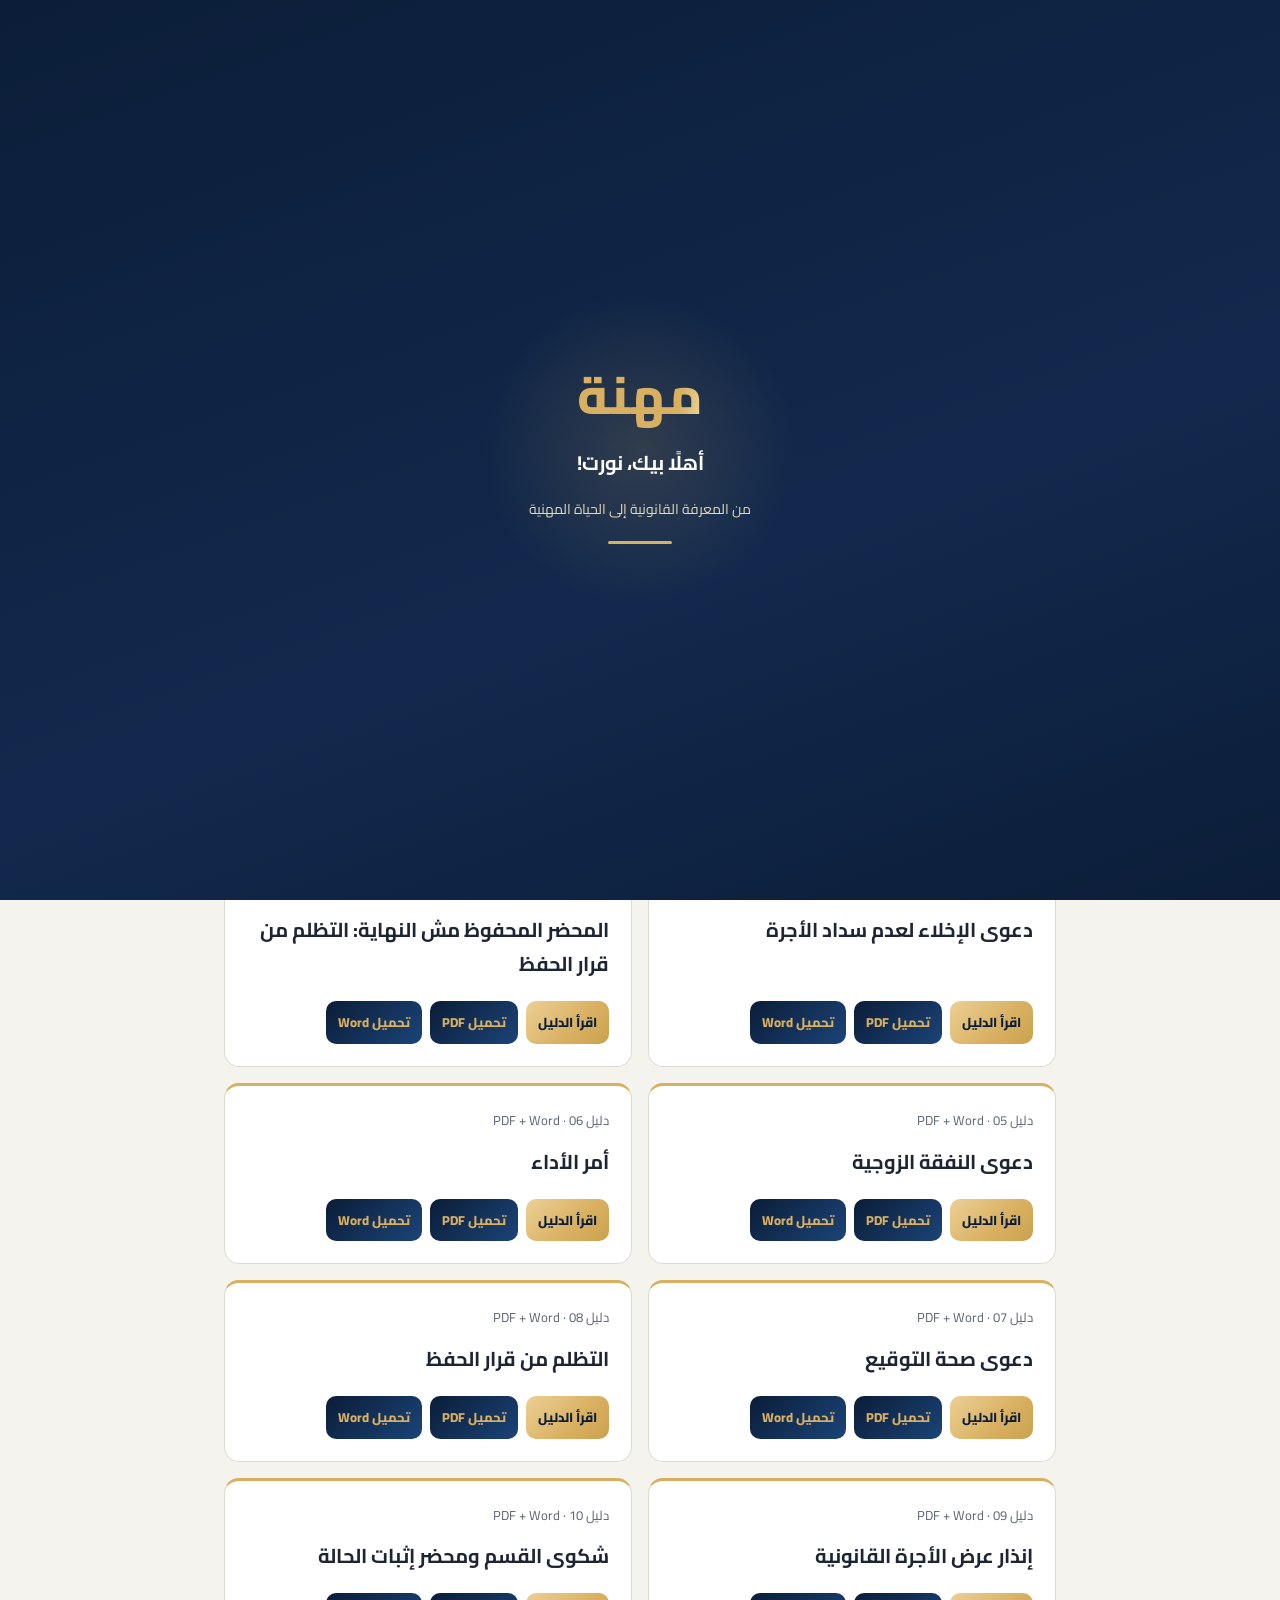
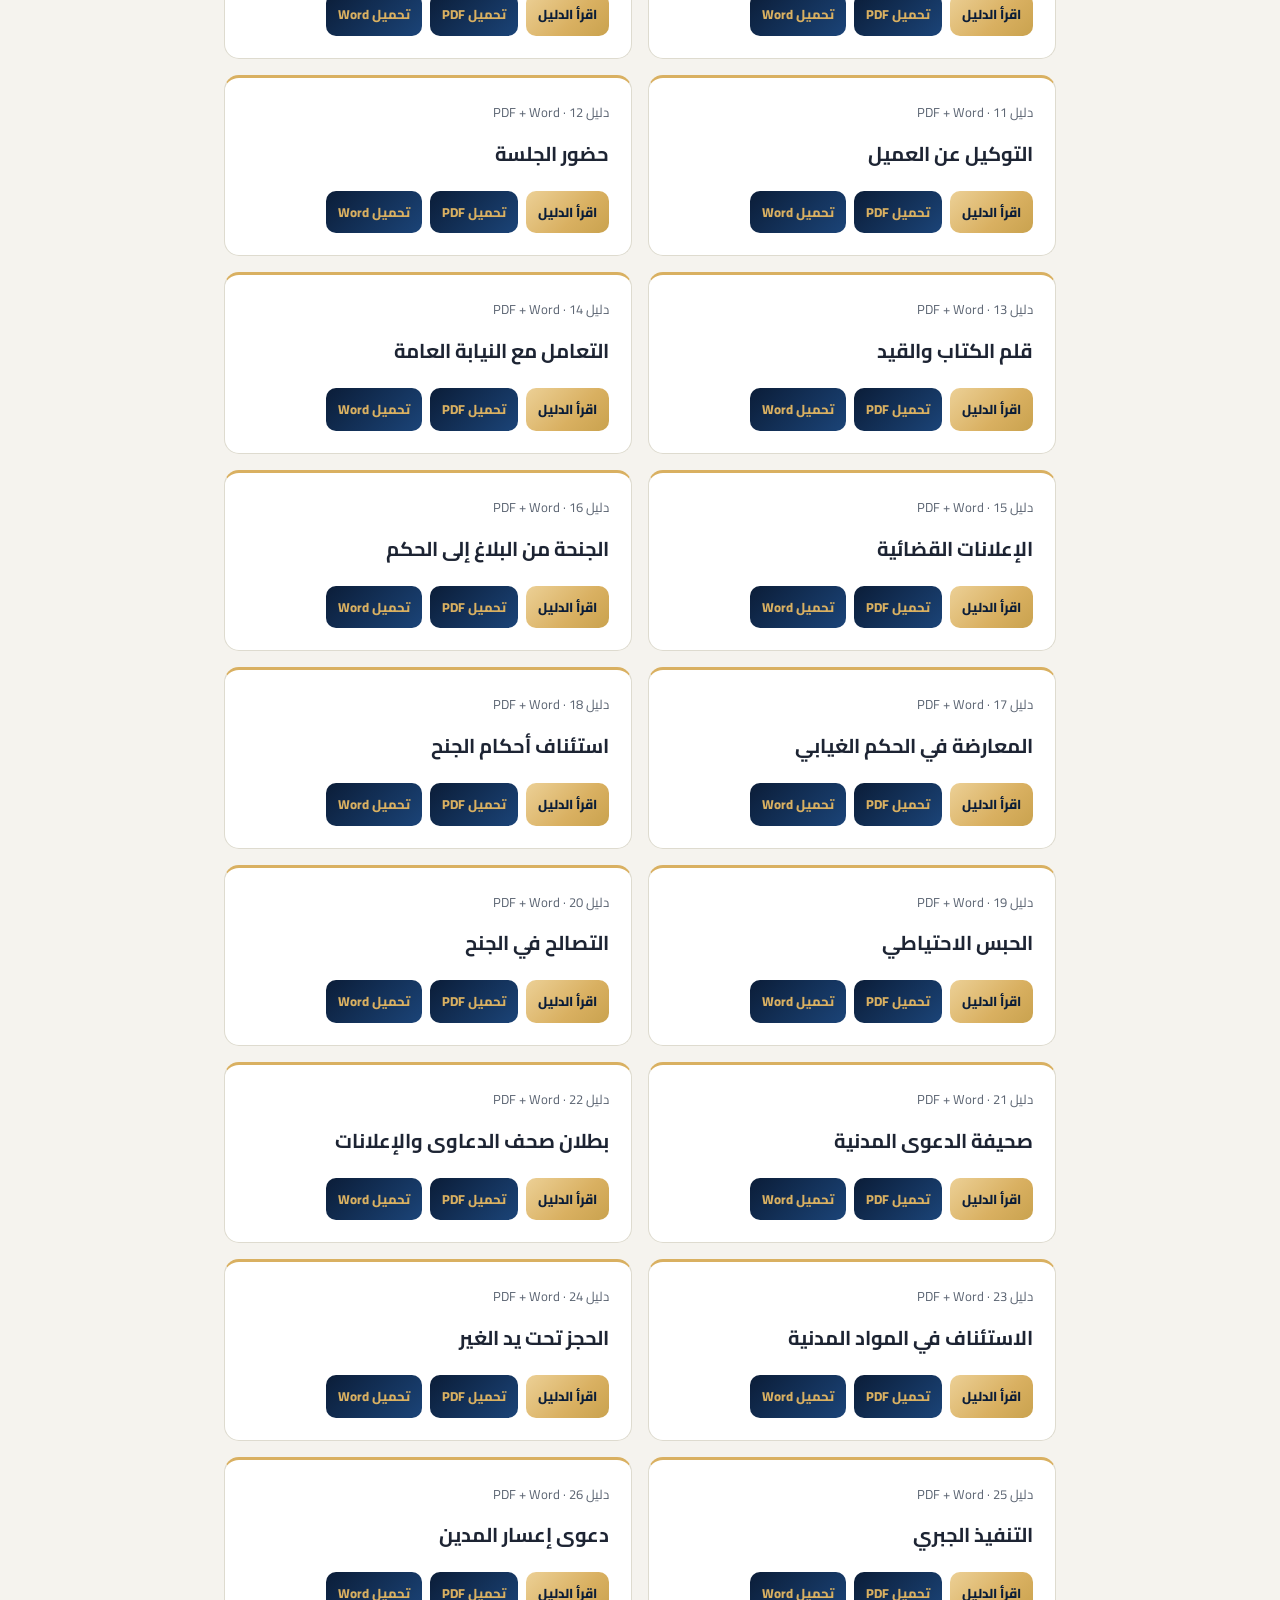
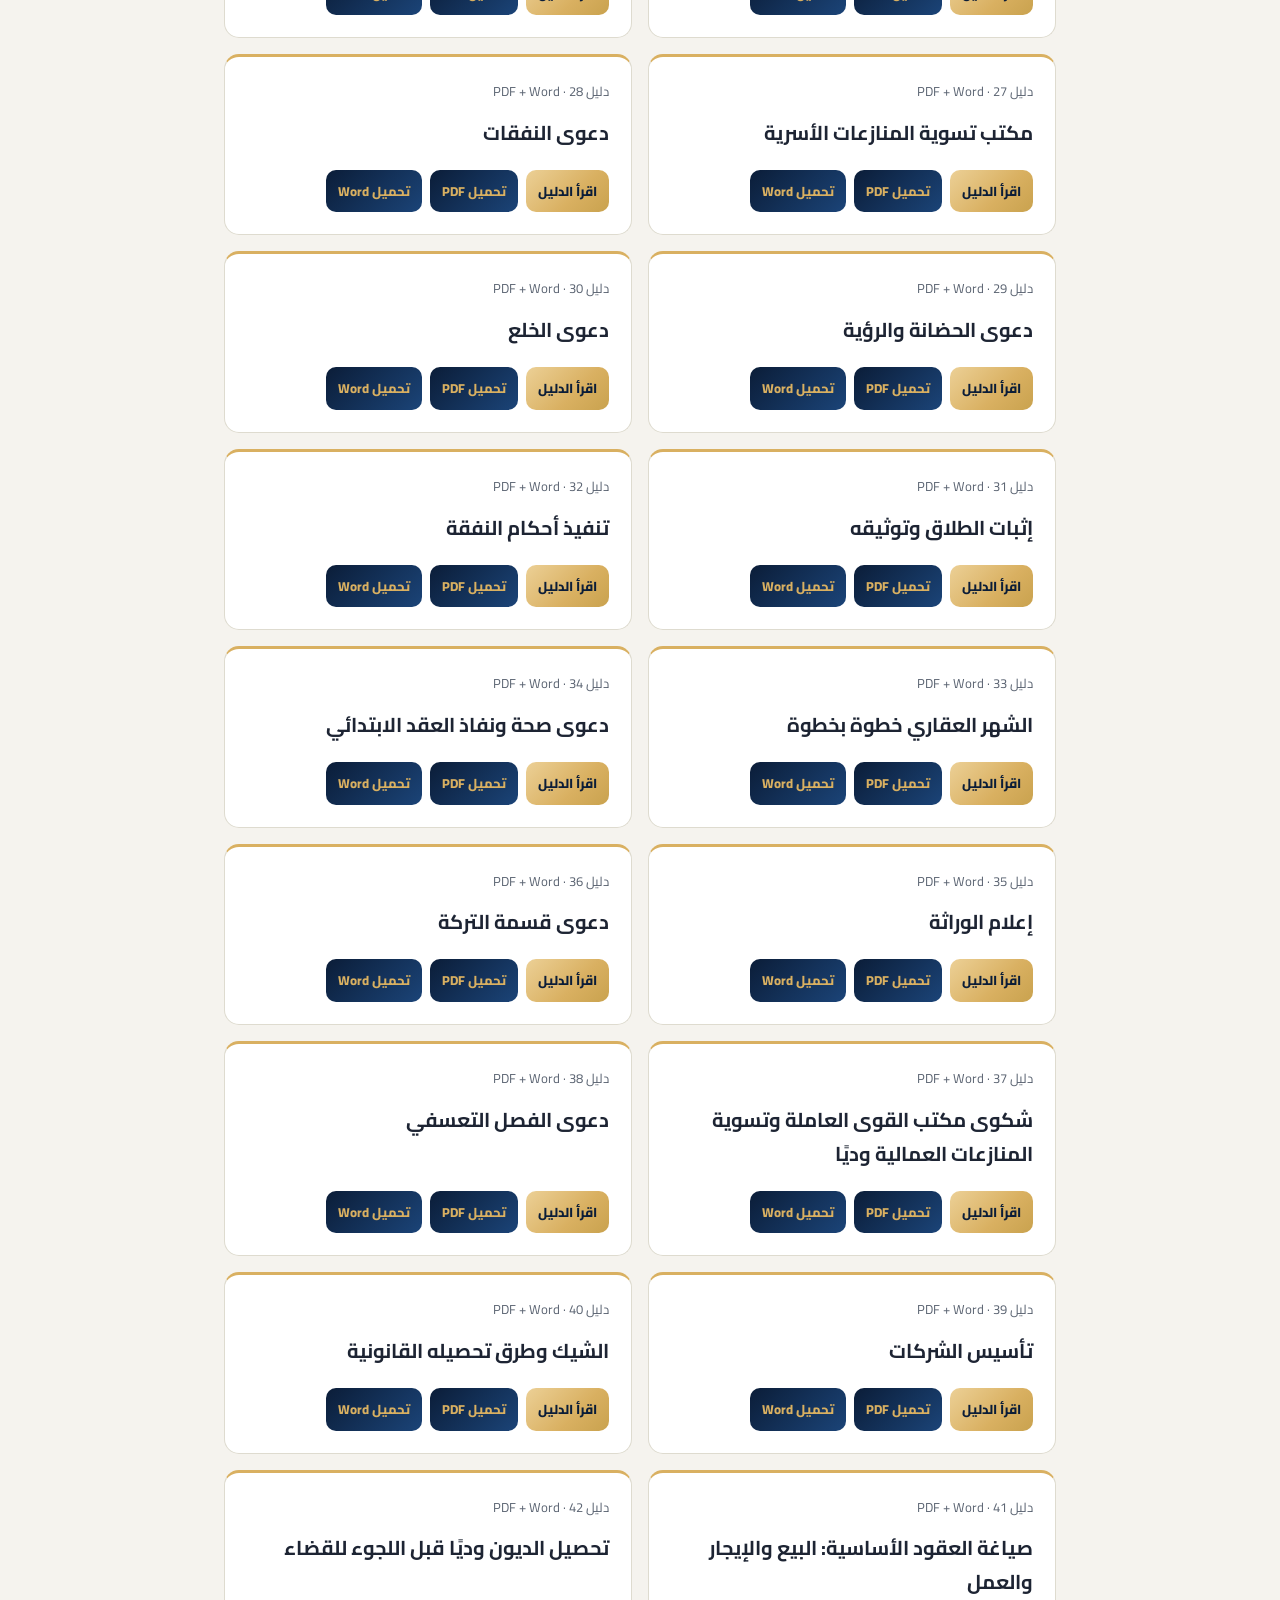
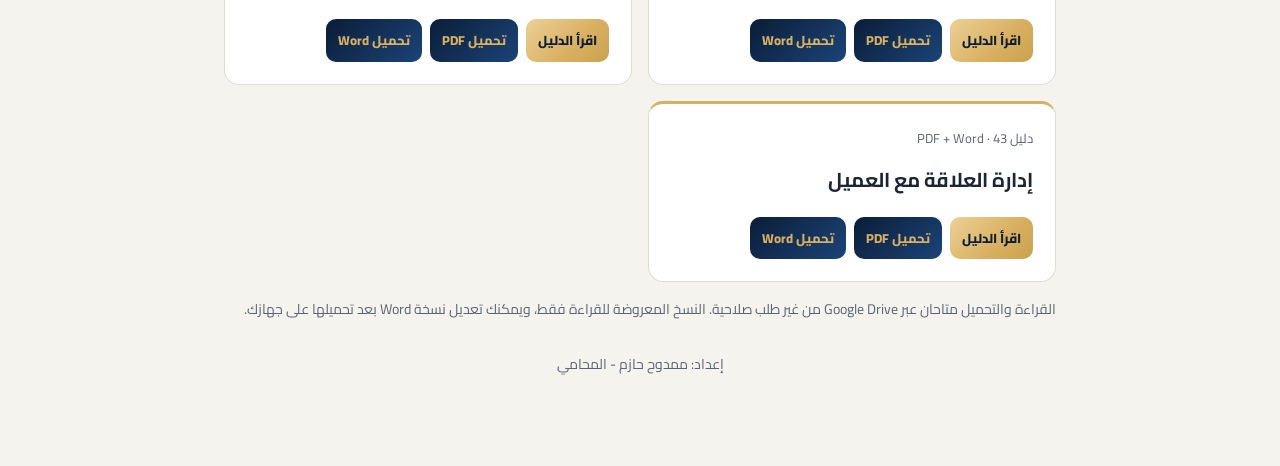
==== commit 4b0c9608: "Update guides.html" ====
--- a/guides.html
+++ b/guides.html
@@ -1 +1,435 @@
-"<!DOCTYPE html>\n<html lang=\"ar\" dir=\"rtl\">\n<head>\n<meta charset=\"utf-8\">\n<meta name=\"viewport\" content=\"width=device-width, initial-scale=1\">\n<title>دليل المحامي المبتدئ | الأدلة العملية | مهنة</title>\n<meta name=\"description\" content=\"منصة مهنة: اختبارات قانونية عملية تفاعلية وتدريب على الصياغة لطلاب وحديثي التخرج — من المعرفة القانونية إلى الحياة المهنية.\">\n<link rel=\"preconnect\" href=\"https://fonts.googleapis.com\">\n<link rel=\"preconnect\" href=\"https://fonts.gstatic.com\" crossorigin>\n<link href=\"https://fonts.googleapis.com/css2?family=Aref+Ruqaa:wght@400;700&family=Cairo:wght@400;700;800;900&display=swap\" rel=\"stylesheet\">\n<link rel=\"stylesheet\" href=\"style.css?v=menu-2\">\n<link rel=\"icon\" href=\"data:image/svg+xml,<svg xmlns='http://www.w3.org/2000/svg' viewBox='0 0 100 100'>\n<rect width='100' height='100' rx='20' fill='%230B1D38'/>\n<text x='50' y='68' font-size='52' text-anchor='middle' fill='%23D9B061' font-family='sans-serif' font-weight='bold'>م</text>\n</svg>\">\n<style>.guide-intro{background:linear-gradient(135deg,var(--navy),var(--navy2));color:white;padding:32px;border-radius:18px;margin:20px 0}.guide-intro h1{font-family:'Aref Ruqaa',serif;font-size:36px;margin:6px 0}.guide-intro p{color:#e6eaf0;margin:10px 0}.guide-intro .chip{color:var(--gold)}.guide-grid{display:grid;grid-template-columns:repeat(2,minmax(0,1fr));gap:16px}.guide-card{background:white;border:1px solid #dedbcf;border-top:3px solid var(--gold);border-radius:15px;padding:22px;display:flex;flex-direction:column}.guide-num{font-size:13px;color:var(--muted)}.guide-card h3{font-size:20px;line-height:1.7;margin:12px 0 20px;flex:1}.guide-actions{display:flex;gap:8px;flex-wrap:wrap}.guide-actions .btn{font-size:13px;padding:9px 12px}.guide-note{font-size:14px;color:var(--muted)}#read-area{scroll-margin-top:20px}#read-area iframe{width:100%;height:78vh;min-height:480px;border:1px solid #dedbcf;border-radius:12px;background:white}.reader-head{display:flex;align-items:center;justify-content:space-between;gap:12px;flex-wrap:wrap}.reader-head h2{font-size:20px}.guide-credit{text-align:center;color:var(--muted);font-size:14px;margin:28px 0}.guide-card.featured{position:relative;border-top:4px solid var(--gold);background:linear-gradient(180deg,#fdf8ea,#fff 55%);box-shadow:0 4px 14px rgba(184,138,30,.12)}.guide-badge{position:absolute;top:-13px;inset-inline-start:14px;background:var(--gold);color:#fff;font-size:12px;font-weight:700;padding:3px 12px;border-radius:20px;box-shadow:0 2px 6px rgba(0,0,0,.18)}@media(max-width:600px){.guide-grid{grid-template-columns:1fr}.guide-intro{padding:24px}.guide-intro h1{font-size:30px}.guide-card{padding:18px}}</style>\n</head>\n<body>\n<div id=\"app\">\n<header class=\"brand\">\n<span class=\"brand-home\">مهنة</span>\n<div class=\"brand-slogan\">من المعرفة القانونية إلى الحياة المهنية</div>\n</header>\n<main>\n<section class=\"guide-intro\">\n<div class=\"chip\">مكتبة مهنة</div>\n<h1>دليل المحامي المبتدئ</h1>\n<p>الأدلة العملية</p>\n<p>ثلاثة وأربعون دليلًا في إجراءات وأعمال المحاماة، للقراءة على الموقع أو التحميل بصيغتي بي دي إف وورد.</p>\n</section>\n<section aria-labelledby=\"practical-guides\">\n<h2 class=\"sec-title\" id=\"practical-guides\">الأدلة العملية</h2>\n<p class=\"guide-note\">اختر «اقرأ الدليل» لفتح ملف <bdi>PDF</bdi> في نافذة قراءة مستقلة. نسخة Word قابلة للتحميل والفتح والتعديل على جهازك.</p>\n<div class=\"guide-grid\">\n<article class=\"guide-card featured\">\n<span class=\"guide-badge\">★ مميز</span>\n<span class=\"guide-num\">دليل 01 · PDF + Word</span>\n<h3>المحامي المبتدئ: ملفك الأول، الخرائط القضائية، وصحيفة الدعوى</h3>\n<div class=\"guide-actions\">\n<a class=\"btn btn-gold\" href=\"https://drive.google.com/file/d/1ThZ3z2bvFvfQP6y2OSQ6MBkJndBlfa7k/view\" target=\"_blank\" rel=\"noopener\" data-unused=\"المحامي المبتدئ\">اقرأ الدليل</a>\n<a class=\"btn btn-primary\" href=\"https://drive.usercontent.google.com/uc?id=1ThZ3z2bvFvfQP6y2OSQ6MBkJndBlfa7k&export=download\" target=\"_blank\" rel=\"noopener\">تحميل PDF</a>\n<a class=\"btn btn-primary\" href=\"https://drive.usercontent.google.com/uc?id=1smIzVH2L-mek-CgYDU-TyNko_l9VBWxk&export=download\" target=\"_blank\" rel=\"noopener\">تحميل Word</a>\n</div>\n</article>\n<article class=\"guide-card\">\n<span class=\"guide-num\">دليل 02 · PDF + Word</span>\n<h3>حافظة المستندات وتجهيز ملف الدعوى</h3>\n<div class=\"guide-actions\">\n<a class=\"btn btn-gold\" href=\"https://drive.google.com/file/d/1q2QD6dPWdqzXDaYKc3N9Lr1Vz_J6705i/view\" target=\"_blank\" rel=\"noopener\" data-unused=\"حافظة المستندات وتجهيز ملف الدعوى\">اقرأ الدليل</a>\n<a class=\"btn btn-primary\" href=\"https://drive.usercontent.google.com/uc?id=1q2QD6dPWdqzXDaYKc3N9Lr1Vz_J6705i&export=download\" target=\"_blank\" rel=\"noopener\">تحميل PDF</a>\n<a class=\"btn btn-primary\" href=\"https://drive.usercontent.google.com/uc?id=1x9_GRjjt5fpK_cg7-u2W2AYbrR6Ln_DU&export=download\" target=\"_blank\" rel=\"noopener\">تحميل Word</a>\n</div>\n</article>\n<article class=\"guide-card\">\n<span class=\"guide-num\">دليل 03 · PDF + Word</span>\n<h3>دعوى الإخلاء لعدم سداد الأجرة</h3>\n<div class=\"guide-actions\">\n<a class=\"btn btn-gold\" href=\"https://drive.google.com/file/d/1ColrFOjzIUWnmdRkxNn9dLJkwqCJKV2f/view\" target=\"_blank\" rel=\"noopener\" data-unused=\"دعوى الإخلاء لعدم سداد الأجرة\">اقرأ الدليل</a>\n<a class=\"btn btn-primary\" href=\"https://drive.usercontent.google.com/uc?id=1ColrFOjzIUWnmdRkxNn9dLJkwqCJKV2f&export=download\" target=\"_blank\" rel=\"noopener\">تحميل PDF</a>\n<a class=\"btn btn-primary\" href=\"https://drive.usercontent.google.com/uc?id=1zGFHiTSa-PLMBIerP3SIutBpNPKjQPk-&export=download\" target=\"_blank\" rel=\"noopener\">تحميل Word</a>\n</div>\n</article>\n<article class=\"guide-card\">\n<span class=\"guide-num\">دليل 04 · PDF + Word</span>\n<h3>المحضر المحفوظ مش النهاية: التظلم من قرار الحفظ</h3>\n<div class=\"guide-actions\">\n<a class=\"btn btn-gold\" href=\"https://drive.google.com/file/d/1eOwR0zfozgj5BRmUEfSFTBwt4CH6TevE/view\" target=\"_blank\" rel=\"noopener\" data-unused=\"التظلم من قرار الحفظ\">اقرأ الدليل</a>\n<a class=\"btn btn-primary\" href=\"https://drive.usercontent.google.com/uc?id=1eOwR0zfozgj5BRmUEfSFTBwt4CH6TevE&export=download\" target=\"_blank\" rel=\"noopener\">تحميل PDF</a>\n<a class=\"btn btn-primary\" href=\"https://drive.usercontent.google.com/uc?id=1tM5QO8iQoiCqqjaIhPy3arn8OZhtAfkC&export=download\" target=\"_blank\" rel=\"noopener\">تحميل Word</a>\n</div>\n</article>\n<article class=\"guide-card\">\n<span class=\"guide-num\">دليل 05 · PDF + Word</span>\n<h3>دعوى النفقة الزوجية</h3>\n<div class=\"guide-actions\">\n<a class=\"btn btn-gold\" href=\"https://drive.google.com/file/d/1hm0odiULcLUcBVS5lfeSxddj5oO6bTK4/view\" target=\"_blank\" rel=\"noopener\" data-unused=\"دعوى النفقة الزوجية\">اقرأ الدليل</a>\n<a class=\"btn btn-primary\" href=\"https://drive.usercontent.google.com/uc?id=1hm0odiULcLUcBVS5lfeSxddj5oO6bTK4&export=download\" target=\"_blank\" rel=\"noopener\">تحميل PDF</a>\n<a class=\"btn btn-primary\" href=\"https://drive.usercontent.google.com/uc?id=1BpSvy5px_hE75cVhp6yupjOXR-RvIRUh&export=download\" target=\"_blank\" rel=\"noopener\">تحميل Word</a>\n</div>\n</article>\n<article class=\"guide-card\">\n<span class=\"guide-num\">دليل 06 · PDF + Word</span>\n<h3>أمر الأداء</h3>\n<div class=\"guide-actions\">\n<a class=\"btn btn-gold\" href=\"https://drive.google.com/file/d/1lhFEbVyW7mM2Pffdc7E-c3dsVmJOCe77/view\" target=\"_blank\" rel=\"noopener\" data-unused=\"أمر الأداء\">اقرأ الدليل</a>\n<a class=\"btn btn-primary\" href=\"https://drive.usercontent.google.com/uc?id=1lhFEbVyW7mM2Pffdc7E-c3dsVmJOCe77&export=download\" target=\"_blank\" rel=\"noopener\">تحميل PDF</a>\n<a class=\"btn btn-primary\" href=\"https://drive.usercontent.google.com/uc?id=1GNAst6s5Tya8nx4CTQIG4CpCuFEKIEpQ&export=download\" target=\"_blank\" rel=\"noopener\">تحميل Word</a>\n</div>\n</article>\n<article class=\"guide-card\">\n<span class=\"guide-num\">دليل 07 · PDF + Word</span>\n<h3>دعوى صحة التوقيع</h3>\n<div class=\"guide-actions\">\n<a class=\"btn btn-gold\" href=\"https://drive.google.com/file/d/19nydOXmQcw5TiN1yiLEQyeLUWQSGeSj8/view\" target=\"_blank\" rel=\"noopener\" data-unused=\"دعوى صحة التوقيع\">اقرأ الدليل</a>\n<a class=\"btn btn-primary\" href=\"https://drive.usercontent.google.com/uc?id=19nydOXmQcw5TiN1yiLEQyeLUWQSGeSj8&export=download\" target=\"_blank\" rel=\"noopener\">تحميل PDF</a>\n<a class=\"btn btn-primary\" href=\"https://drive.usercontent.google.com/uc?id=1DaUs4XClMMg2J2By8NILfXzpgcWRLYur&export=download\" target=\"_blank\" rel=\"noopener\">تحميل Word</a>\n</div>\n</article>\n<article class=\"guide-card\">\n<span class=\"guide-num\">دليل 08 · PDF + Word</span>\n<h3>التظلم من قرار الحفظ</h3>\n<div class=\"guide-actions\">\n<a class=\"btn btn-gold\" href=\"https://drive.google.com/file/d/1rLI7pX4Ohl5Z811DIzZ4BWitYT3tr8JI/view\" target=\"_blank\" rel=\"noopener\" data-unused=\"التظلم من قرار الحفظ\">اقرأ الدليل</a>\n<a class=\"btn btn-primary\" href=\"https://drive.usercontent.google.com/uc?id=1rLI7pX4Ohl5Z811DIzZ4BWitYT3tr8JI&export=download\" target=\"_blank\" rel=\"noopener\">تحميل PDF</a>\n<a class=\"btn btn-primary\" href=\"https://drive.usercontent.google.com/uc?id=1jGJtzhgdEJMSLpmpb15tiAQeFeDelXdA&export=download\" target=\"_blank\" rel=\"noopener\">تحميل Word</a>\n</div>\n</article>\n<article class=\"guide-card\">\n<span class=\"guide-num\">دليل 09 · PDF + Word</span>\n<h3>إنذار عرض الأجرة القانونية</h3>\n<div class=\"guide-actions\">\n<a class=\"btn btn-gold\" href=\"https://drive.google.com/file/d/1cBmJ3tx7z8aMSP7qeic0AS9SRAFq1dej/view\" target=\"_blank\" rel=\"noopener\" data-unused=\"إنذار عرض الأجرة القانونية\">اقرأ الدليل</a>\n<a class=\"btn btn-primary\" href=\"https://drive.usercontent.google.com/uc?id=1cBmJ3tx7z8aMSP7qeic0AS9SRAFq1dej&export=download\" target=\"_blank\" rel=\"noopener\">تحميل PDF</a>\n<a class=\"btn btn-primary\" href=\"https://drive.usercontent.google.com/uc?id=1-lrd0PEPeSdsdgamgKVnCSZKYVw9WDAi&export=download\" target=\"_blank\" rel=\"noopener\">تحميل Word</a>\n</div>\n</article>\n<article class=\"guide-card\">\n<span class=\"guide-num\">دليل 10 · PDF + Word</span>\n<h3>شكوى القسم ومحضر إثبات الحالة</h3>\n<div class=\"guide-actions\">\n<a class=\"btn btn-gold\" href=\"https://drive.google.com/file/d/1IS0WiS62byXFt3Yp91gwJPllQYBNxdp9/view\" target=\"_blank\" rel=\"noopener\" data-unused=\"شكوى القسم ومحضر إثبات الحالة\">اقرأ الدليل</a>\n<a class=\"btn btn-primary\" href=\"https://drive.usercontent.google.com/uc?id=1IS0WiS62byXFt3Yp91gwJPllQYBNxdp9&export=download\" target=\"_blank\" rel=\"noopener\">تحميل PDF</a>\n<a class=\"btn btn-primary\" href=\"https://drive.usercontent.google.com/uc?id=1BdJZomVSax-pJC2kfKPwaSdxzQhvLLwL&export=download\" target=\"_blank\" rel=\"noopener\">تحميل Word</a>\n</div>\n</article>\n<article class=\"guide-card\">\n<span class=\"guide-num\">دليل 11 · PDF + Word</span>\n<h3>التوكيل عن العميل</h3>\n<div class=\"guide-actions\">\n<a class=\"btn btn-gold\" href=\"https://drive.google.com/file/d/1QEOQuuTOTTEBFe_HFZniaZNTT4RI1nsv/view\" target=\"_blank\" rel=\"noopener\" data-unused=\"التوكيل عن العميل\">اقرأ الدليل</a>\n<a class=\"btn btn-primary\" href=\"https://drive.usercontent.google.com/uc?id=1QEOQuuTOTTEBFe_HFZniaZNTT4RI1nsv&export=download\" target=\"_blank\" rel=\"noopener\">تحميل PDF</a>\n<a class=\"btn btn-primary\" href=\"https://drive.usercontent.google.com/uc?id=17tsUhtWy_TjbeZj2JQprFCujh1gpBj0j&export=download\" target=\"_blank\" rel=\"noopener\">تحميل Word</a>\n</div>\n</article>\n<article class=\"guide-card\">\n<span class=\"guide-num\">دليل 12 · PDF + Word</span>\n<h3>حضور الجلسة</h3>\n<div class=\"guide-actions\">\n<a class=\"btn btn-gold\" href=\"https://drive.google.com/file/d/1w6HjEaFpAqK7VksC8ru_XuXYdBbz9K9f/view\" target=\"_blank\" rel=\"noopener\" data-unused=\"حضور الجلسة\">اقرأ الدليل</a>\n<a class=\"btn btn-primary\" href=\"https://drive.usercontent.google.com/uc?id=1w6HjEaFpAqK7VksC8ru_XuXYdBbz9K9f&export=download\" target=\"_blank\" rel=\"noopener\">تحميل PDF</a>\n<a class=\"btn btn-primary\" href=\"https://drive.usercontent.google.com/uc?id=1sQ37kRX0HGywfal8gw8nFbL9a7NRiC8x&export=download\" target=\"_blank\" rel=\"noopener\">تحميل Word</a>\n</div>\n</article>\n<article class=\"guide-card\">\n<span class=\"guide-num\">دليل 13 · PDF + Word</span>\n<h3>قلم الكتاب والقيد</h3>\n<div class=\"guide-actions\">\n<a class=\"btn btn-gold\" href=\"https://drive.google.com/file/d/1-6KOMLe5yV7-f9dzGltO7z8qr-1vII8w/view\" target=\"_blank\" rel=\"noopener\" data-unused=\"قلم الكتاب والقيد\">اقرأ الدليل</a>\n<a class=\"btn btn-primary\" href=\"https://drive.usercontent.google.com/uc?id=1-6KOMLe5yV7-f9dzGltO7z8qr-1vII8w&export=download\" target=\"_blank\" rel=\"noopener\">تحميل PDF</a>\n<a class=\"btn btn-primary\" href=\"https://drive.usercontent.google.com/uc?id=1TjCPbkvWsczoTAzIBe25jZPN6dCIpEjh&export=download\" target=\"_blank\" rel=\"noopener\">تحميل Word</a>\n</div>\n</article>\n<article class=\"guide-card\">\n<span class=\"guide-num\">دليل 14 · PDF + Word</span>\n<h3>التعامل مع النيابة العامة</h3>\n<div class=\"guide-actions\">\n<a class=\"btn btn-gold\" href=\"https://drive.google.com/file/d/16C2R-DpAaad8NpkhkTMxkO4bs0cnzNlF/view\" target=\"_blank\" rel=\"noopener\" data-unused=\"التعامل مع النيابة العامة\">اقرأ الدليل</a>\n<a class=\"btn btn-primary\" href=\"https://drive.usercontent.google.com/uc?id=16C2R-DpAaad8NpkhkTMxkO4bs0cnzNlF&export=download\" target=\"_blank\" rel=\"noopener\">تحميل PDF</a>\n<a class=\"btn btn-primary\" href=\"https://drive.usercontent.google.com/uc?id=1xSZr94l_cQgAg8oKb4VDhyMVsaFz3uzL&export=download\" target=\"_blank\" rel=\"noopener\">تحميل Word</a>\n</div>\n</article>\n<article class=\"guide-card\">\n<span class=\"guide-num\">دليل 15 · PDF + Word</span>\n<h3>الإعلانات القضائية</h3>\n<div class=\"guide-actions\">\n<a class=\"btn btn-gold\" href=\"https://drive.google.com/file/d/14jTPbNmCmhAWJI2bxURV8c2IpZFxBTtu/view\" target=\"_blank\" rel=\"noopener\" data-unused=\"الإعلانات القضائية\">اقرأ الدليل</a>\n<a class=\"btn btn-primary\" href=\"https://drive.usercontent.google.com/uc?id=14jTPbNmCmhAWJI2bxURV8c2IpZFxBTtu&export=download\" target=\"_blank\" rel=\"noopener\">تحميل PDF</a>\n<a class=\"btn btn-primary\" href=\"https://drive.usercontent.google.com/uc?id=1nGDUe8XNxXwrlL6gyGoIQX5_wiXSOQw8&export=download\" target=\"_blank\" rel=\"noopener\">تحميل Word</a>\n</div>\n</article>\n<article class=\"guide-card\">\n<span class=\"guide-num\">دليل 16 · PDF + Word</span>\n<h3>الجنحة من البلاغ إلى الحكم</h3>\n<div class=\"guide-actions\">\n<a class=\"btn btn-gold\" href=\"https://drive.google.com/file/d/1GeDlIqz3ZPjyvDLm3ax_kZ1trtamjrG9/view\" target=\"_blank\" rel=\"noopener\" data-unused=\"الجنحة من البلاغ إلى الحكم\">اقرأ الدليل</a>\n<a class=\"btn btn-primary\" href=\"https://drive.usercontent.google.com/uc?id=1GeDlIqz3ZPjyvDLm3ax_kZ1trtamjrG9&export=download\" target=\"_blank\" rel=\"noopener\">تحميل PDF</a>\n<a class=\"btn btn-primary\" href=\"https://drive.usercontent.google.com/uc?id=1X7FzDyfZ1-Qfa2aySnxmdlfpzXh0LILZ&export=download\" target=\"_blank\" rel=\"noopener\">تحميل Word</a>\n</div>\n</article>\n<article class=\"guide-card\">\n<span class=\"guide-num\">دليل 17 · PDF + Word</span>\n<h3>المعارضة في الحكم الغيابي</h3>\n<div class=\"guide-actions\">\n<a class=\"btn btn-gold\" href=\"https://drive.google.com/file/d/1eduug9olP5QepK9xj_x2lu-c4mlwAfVk/view\" target=\"_blank\" rel=\"noopener\" data-unused=\"المعارضة في الحكم الغيابي\">اقرأ الدليل</a>\n<a class=\"btn btn-primary\" href=\"https://drive.usercontent.google.com/uc?id=1eduug9olP5QepK9xj_x2lu-c4mlwAfVk&export=download\" target=\"_blank\" rel=\"noopener\">تحميل PDF</a>\n<a class=\"btn btn-primary\" href=\"https://drive.usercontent.google.com/uc?id=1vYFPwZU1Yk_J25SgsPBMVrs7mK8fgEtN&export=download\" target=\"_blank\" rel=\"noopener\">تحميل Word</a>\n</div>\n</article>\n<article class=\"guide-card\">\n<span class=\"guide-num\">دليل 18 · PDF + Word</span>\n<h3>استئناف أحكام الجنح</h3>\n<div class=\"guide-actions\">\n<a class=\"btn btn-gold\" href=\"https://drive.google.com/file/d/1NqNyWIEtY-ghXWD7Ovv80EQc38zApNoQ/view\" target=\"_blank\" rel=\"noopener\" data-unused=\"استئناف أحكام الجنح\">اقرأ الدليل</a>\n<a class=\"btn btn-primary\" href=\"https://drive.usercontent.google.com/uc?id=1NqNyWIEtY-ghXWD7Ovv80EQc38zApNoQ&export=download\" target=\"_blank\" rel=\"noopener\">تحميل PDF</a>\n<a class=\"btn btn-primary\" href=\"https://drive.usercontent.google.com/uc?id=1pjefdMAFo6wtGSPbI0MVBh4y7JZuY_yj&export=download\" target=\"_blank\" rel=\"noopener\">تحميل Word</a>\n</div>\n</article>\n<article class=\"guide-card\">\n<span class=\"guide-num\">دليل 19 · PDF + Word</span>\n<h3>الحبس الاحتياطي</h3>\n<div class=\"guide-actions\">\n<a class=\"btn btn-gold\" href=\"https://drive.google.com/file/d/1xcIaKQqhmnBtSEZbT4JTeTVlwEAEolqZ/view\" target=\"_blank\" rel=\"noopener\" data-unused=\"الحبس الاحتياطي\">اقرأ الدليل</a>\n<a class=\"btn btn-primary\" href=\"https://drive.usercontent.google.com/uc?id=1xcIaKQqhmnBtSEZbT4JTeTVlwEAEolqZ&export=download\" target=\"_blank\" rel=\"noopener\">تحميل PDF</a>\n<a class=\"btn btn-primary\" href=\"https://drive.usercontent.google.com/uc?id=1648856WoEl9FJtOPDo1Pev_1bz9TIzI_&export=download\" target=\"_blank\" rel=\"noopener\">تحميل Word</a>\n</div>\n</article>\n<article class=\"guide-card\">\n<span class=\"guide-num\">دليل 20 · PDF + Word</span>\n<h3>التصالح في الجنح</h3>\n<div class=\"guide-actions\">\n<a class=\"btn btn-gold\" href=\"https://drive.google.com/file/d/10y_-NX6jctBIYF557IlrYe82zkh2wMDv/view\" target=\"_blank\" rel=\"noopener\" data-unused=\"التصالح في الجنح\">اقرأ الدليل</a>\n<a class=\"btn btn-primary\" href=\"https://drive.usercontent.google.com/uc?id=10y_-NX6jctBIYF557IlrYe82zkh2wMDv&export=download\" target=\"_blank\" rel=\"noopener\">تحميل PDF</a>\n<a class=\"btn btn-primary\" href=\"https://drive.usercontent.google.com/uc?id=11JRqz6HBILmvKFa4iBzNTsp0Fx5wMerN&export=download\" target=\"_blank\" rel=\"noopener\">تحميل Word</a>\n</div>\n</article>\n<article class=\"guide-card\">\n<span class=\"guide-num\">دليل 21 · PDF + Word</span>\n<h3>صحيفة الدعوى المدنية</h3>\n<div class=\"guide-actions\">\n<a class=\"btn btn-gold\" href=\"https://drive.google.com/file/d/1sZz0TDGOKZalwRft-iu8-0i8cl8Ptnyf/view\" target=\"_blank\" rel=\"noopener\" data-unused=\"صحيفة الدعوى المدنية\">اقرأ الدليل</a>\n<a class=\"btn btn-primary\" href=\"https://drive.usercontent.google.com/uc?id=1sZz0TDGOKZalwRft-iu8-0i8cl8Ptnyf&export=download\" target=\"_blank\" rel=\"noopener\">تحميل PDF</a>\n<a class=\"btn btn-primary\" href=\"https://drive.usercontent.google.com/uc?id=1f5rvOFOB3NeRojkRWT9hCq55vcYuGRw3&export=download\" target=\"_blank\" rel=\"noopener\">تحميل Word</a>\n</div>\n</article>\n<article class=\"guide-card\">\n<span class=\"guide-num\">دليل 22 · PDF + Word</span>\n<h3>بطلان صحف الدعاوى والإعلانات</h3>\n<div class=\"guide-actions\">\n<a class=\"btn btn-gold\" href=\"https://drive.google.com/file/d/1ydUIzdb1GCVYTCQBEeNw0Mceaa8yqAuI/view\" target=\"_blank\" rel=\"noopener\" data-unused=\"بطلان صحف الدعاوى والإعلانات\">اقرأ الدليل</a>\n<a class=\"btn btn-primary\" href=\"https://drive.usercontent.google.com/uc?id=1ydUIzdb1GCVYTCQBEeNw0Mceaa8yqAuI&export=download\" target=\"_blank\" rel=\"noopener\">تحميل PDF</a>\n<a class=\"btn btn-primary\" href=\"https://drive.usercontent.google.com/uc?id=1AZQIpSXePgrr-4YGj4W5npp2qb6y94_I&export=download\" target=\"_blank\" rel=\"noopener\">تحميل Word</a>\n</div>\n</article>\n<article class=\"guide-card\">\n<span class=\"guide-num\">دليل 23 · PDF + Word</span>\n<h3>الاستئناف في المواد المدنية</h3>\n<div class=\"guide-actions\">\n<a class=\"btn btn-gold\" href=\"https://drive.google.com/file/d/1afdg-Ku--iqZIt3wisOAYcfKvq_I3Ej4/view\" target=\"_blank\" rel=\"noopener\" data-unused=\"الاستئناف في المواد المدنية\">اقرأ الدليل</a>\n<a class=\"btn btn-primary\" href=\"https://drive.usercontent.google.com/uc?id=1afdg-Ku--iqZIt3wisOAYcfKvq_I3Ej4&export=download\" target=\"_blank\" rel=\"noopener\">تحميل PDF</a>\n<a class=\"btn btn-primary\" href=\"https://drive.usercontent.google.com/uc?id=178rEgnEGyf0K1z_PHERqe0zXxDEI0wHU&export=download\" target=\"_blank\" rel=\"noopener\">تحميل Word</a>\n</div>\n</article>\n<article class=\"guide-card\">\n<span class=\"guide-num\">دليل 24 · PDF + Word</span>\n<h3>الحجز تحت يد الغير</h3>\n<div class=\"guide-actions\">\n<a class=\"btn btn-gold\" href=\"https://drive.google.com/file/d/1xNmIMgBF-fgJdKgWRXzyLvmAUSOz3JZX/view\" target=\"_blank\" rel=\"noopener\" data-unused=\"الحجز تحت يد الغير\">اقرأ الدليل</a>\n<a class=\"btn btn-primary\" href=\"https://drive.usercontent.google.com/uc?id=1xNmIMgBF-fgJdKgWRXzyLvmAUSOz3JZX&export=download\" target=\"_blank\" rel=\"noopener\">تحميل PDF</a>\n<a class=\"btn btn-primary\" href=\"https://drive.usercontent.google.com/uc?id=1rCsxuJ0VhlaVHmCy0uJiRH8K9CK8KRgb&export=download\" target=\"_blank\" rel=\"noopener\">تحميل Word</a>\n</div>\n</article>\n<article class=\"guide-card\">\n<span class=\"guide-num\">دليل 25 · PDF + Word</span>\n<h3>التنفيذ الجبري</h3>\n<div class=\"guide-actions\">\n<a class=\"btn btn-gold\" href=\"https://drive.google.com/file/d/1nS_KgkrTeLJB8kxbcGABC1b7anXLWX34/view\" target=\"_blank\" rel=\"noopener\" data-unused=\"التنفيذ الجبري\">اقرأ الدليل</a>\n<a class=\"btn btn-primary\" href=\"https://drive.usercontent.google.com/uc?id=1nS_KgkrTeLJB8kxbcGABC1b7anXLWX34&export=download\" target=\"_blank\" rel=\"noopener\">تحميل PDF</a>\n<a class=\"btn btn-primary\" href=\"https://drive.usercontent.google.com/uc?id=1OxFFAFtNTEZ-h1vIZjrEhwDa9d_8wHSt&export=download\" target=\"_blank\" rel=\"noopener\">تحميل Word</a>\n</div>\n</article>\n<article class=\"guide-card\">\n<span class=\"guide-num\">دليل 26 · PDF + Word</span>\n<h3>دعوى إعسار المدين</h3>\n<div class=\"guide-actions\">\n<a class=\"btn btn-gold\" href=\"https://drive.google.com/file/d/1Z_H1uZ6sL4z4-JqIwPwmQROxWF3AfZj4/view\" target=\"_blank\" rel=\"noopener\" data-unused=\"دعوى إعسار المدين\">اقرأ الدليل</a>\n<a class=\"btn btn-primary\" href=\"https://drive.usercontent.google.com/uc?id=1Z_H1uZ6sL4z4-JqIwPwmQROxWF3AfZj4&export=download\" target=\"_blank\" rel=\"noopener\">تحميل PDF</a>\n<a class=\"btn btn-primary\" href=\"https://drive.usercontent.google.com/uc?id=1qJFEi2fvPL8RvgCeRgfD_sbNvVKQJgq3&export=download\" target=\"_blank\" rel=\"noopener\">تحميل Word</a>\n</div>\n</article>\n<article class=\"guide-card\">\n<span class=\"guide-num\">دليل 27 · PDF + Word</span>\n<h3>مكتب تسوية المنازعات الأسرية</h3>\n<div class=\"guide-actions\">\n<a class=\"btn btn-gold\" href=\"https://drive.google.com/file/d/1X_-GP8tdBltiGm70qS1In01qeJ8Qh4pK/view\" target=\"_blank\" rel=\"noopener\" data-unused=\"مكتب تسوية المنازعات الأسرية\">اقرأ الدليل</a>\n<a class=\"btn btn-primary\" href=\"https://drive.usercontent.google.com/uc?id=1X_-GP8tdBltiGm70qS1In01qeJ8Qh4pK&export=download\" target=\"_blank\" rel=\"noopener\">تحميل PDF</a>\n<a class=\"btn btn-primary\" href=\"https://drive.usercontent.google.com/uc?id=1VZQHXRyFoeYIHboGQ5bJjBBHv1_w8WJc&export=download\" target=\"_blank\" rel=\"noopener\">تحميل Word</a>\n</div>\n</article>\n<article class=\"guide-card\">\n<span class=\"guide-num\">دليل 28 · PDF + Word</span>\n<h3>دعوى النفقات</h3>\n<div class=\"guide-actions\">\n<a class=\"btn btn-gold\" href=\"https://drive.google.com/file/d/1HKxYytT9IdL5e0QiwDucvM-7STwVZ3vf/view\" target=\"_blank\" rel=\"noopener\" data-unused=\"دعوى النفقات\">اقرأ الدليل</a>\n<a class=\"btn btn-primary\" href=\"https://drive.usercontent.google.com/uc?id=1HKxYytT9IdL5e0QiwDucvM-7STwVZ3vf&export=download\" target=\"_blank\" rel=\"noopener\">تحميل PDF</a>\n<a class=\"btn btn-primary\" href=\"https://drive.usercontent.google.com/uc?id=13zGe7_65McASSKI-EOvj9DrEjW-LQHyd&export=download\" target=\"_blank\" rel=\"noopener\">تحميل Word</a>\n</div>\n</article>\n<article class=\"guide-card\">\n<span class=\"guide-num\">دليل 29 · PDF + Word</span>\n<h3>دعوى الحضانة والرؤية</h3>\n<div class=\"guide-actions\">\n<a class=\"btn btn-gold\" href=\"https://drive.google.com/file/d/1cd7Pzg8DitYbnQp7DwsJZHg-3dmhydid/view\" target=\"_blank\" rel=\"noopener\" data-unused=\"دعوى الحضانة والرؤية\">اقرأ الدليل</a>\n<a class=\"btn btn-primary\" href=\"https://drive.usercontent.google.com/uc?id=1cd7Pzg8DitYbnQp7DwsJZHg-3dmhydid&export=download\" target=\"_blank\" rel=\"noopener\">تحميل PDF</a>\n<a class=\"btn btn-primary\" href=\"https://drive.usercontent.google.com/uc?id=197KO336eIoPoVwP5OiqFDb9jOte_5YGh&export=download\" target=\"_blank\" rel=\"noopener\">تحميل Word</a>\n</div>\n</article>\n<article class=\"guide-card\">\n<span class=\"guide-num\">دليل 30 · PDF + Word</span>\n<h3>دعوى الخلع</h3>\n<div class=\"guide-actions\">\n<a class=\"btn btn-gold\" href=\"https://drive.google.com/file/d/1_h8_CHYDWjfiw7IDZerMcS4RpLpgQ1xs/view\" target=\"_blank\" rel=\"noopener\" data-unused=\"دعوى الخلع\">اقرأ الدليل</a>\n<a class=\"btn btn-primary\" href=\"https://drive.usercontent.google.com/uc?id=1_h8_CHYDWjfiw7IDZerMcS4RpLpgQ1xs&export=download\" target=\"_blank\" rel=\"noopener\">تحميل PDF</a>\n<a class=\"btn btn-primary\" href=\"https://drive.usercontent.google.com/uc?id=1LD8jHcWr9bK7lgSoYE_12hO29cCwOONp&export=download\" target=\"_blank\" rel=\"noopener\">تحميل Word</a>\n</div>\n</article>\n<article class=\"guide-card\">\n<span class=\"guide-num\">دليل 31 · PDF + Word</span>\n<h3>إثبات الطلاق وتوثيقه</h3>\n<div class=\"guide-actions\">\n<a class=\"btn btn-gold\" href=\"https://drive.google.com/file/d/18DdKWXZGZejubEYzpEk_5IkiKBAQqcbq/view\" target=\"_blank\" rel=\"noopener\" data-unused=\"إثبات الطلاق وتوثيقه\">اقرأ الدليل</a>\n<a class=\"btn btn-primary\" href=\"https://drive.usercontent.google.com/uc?id=18DdKWXZGZejubEYzpEk_5IkiKBAQqcbq&export=download\" target=\"_blank\" rel=\"noopener\">تحميل PDF</a>\n<a class=\"btn btn-primary\" href=\"https://drive.usercontent.google.com/uc?id=15Ic5T0gtdH8fZ6qfkOng_ndsTx4sm2yb&export=download\" target=\"_blank\" rel=\"noopener\">تحميل Word</a>\n</div>\n</article>\n<article class=\"guide-card\">\n<span class=\"guide-num\">دليل 32 · PDF + Word</span>\n<h3>تنفيذ أحكام النفقة</h3>\n<div class=\"guide-actions\">\n<a class=\"btn btn-gold\" href=\"https://drive.google.com/file/d/137J_8oRJHMpII3LtAQK1vg9OFmfu7LSb/view\" target=\"_blank\" rel=\"noopener\" data-unused=\"تنفيذ أحكام النفقة\">اقرأ الدليل</a>\n<a class=\"btn btn-primary\" href=\"https://drive.usercontent.google.com/uc?id=137J_8oRJHMpII3LtAQK1vg9OFmfu7LSb&export=download\" target=\"_blank\" rel=\"noopener\">تحميل PDF</a>\n<a class=\"btn btn-primary\" href=\"https://drive.usercontent.google.com/uc?id=1aFnS3vurrEpQZst9CinFb29_9EA0UZzi&export=download\" target=\"_blank\" rel=\"noopener\">تحميل Word</a>\n</div>\n</article>\n<article class=\"guide-card\">\n<span class=\"guide-num\">دليل 33 · PDF + Word</span>\n<h3>الشهر العقاري خطوة بخطوة</h3>\n<div class=\"guide-actions\">\n<a class=\"btn btn-gold\" href=\"https://drive.google.com/file/d/1CkmfVZtdEX0yL4lPWlYOnoRbLG_1mHZU/view\" target=\"_blank\" rel=\"noopener\" data-unused=\"الشهر العقاري خطوة بخطوة\">اقرأ الدليل</a>\n<a class=\"btn btn-primary\" href=\"https://drive.usercontent.google.com/uc?id=1CkmfVZtdEX0yL4lPWlYOnoRbLG_1mHZU&export=download\" target=\"_blank\" rel=\"noopener\">تحميل PDF</a>\n<a class=\"btn btn-primary\" href=\"https://drive.usercontent.google.com/uc?id=1V4bxsatv2XZeJQmgb4cS1jxdFfckAGyb&export=download\" target=\"_blank\" rel=\"noopener\">تحميل Word</a>\n</div>\n</article>\n<article class=\"guide-card\">\n<span class=\"guide-num\">دليل 34 · PDF + Word</span>\n<h3>دعوى صحة ونفاذ العقد الابتدائي</h3>\n<div class=\"guide-actions\">\n<a class=\"btn btn-gold\" href=\"https://drive.google.com/file/d/1dIU13KrFe54kmao3jy5vbaP0qTenRhTO/view\" target=\"_blank\" rel=\"noopener\" data-unused=\"دعوى صحة ونفاذ العقد الابتدائي\">اقرأ الدليل</a>\n<a class=\"btn btn-primary\" href=\"https://drive.usercontent.google.com/uc?id=1dIU13KrFe54kmao3jy5vbaP0qTenRhTO&export=download\" target=\"_blank\" rel=\"noopener\">تحميل PDF</a>\n<a class=\"btn btn-primary\" href=\"https://drive.usercontent.google.com/uc?id=1VoPJ2xSihMslX7qd3LBTO1X5HJ1pmWhi&export=download\" target=\"_blank\" rel=\"noopener\">تحميل Word</a>\n</div>\n</article>\n<article class=\"guide-card\">\n<span class=\"guide-num\">دليل 35 · PDF + Word</span>\n<h3>إعلام الوراثة</h3>\n<div class=\"guide-actions\">\n<a class=\"btn btn-gold\" href=\"https://drive.google.com/file/d/1bvehYE4lArKOT4JE2AZD1MUc29bBTFvN/view\" target=\"_blank\" rel=\"noopener\" data-unused=\"إعلام الوراثة\">اقرأ الدليل</a>\n<a class=\"btn btn-primary\" href=\"https://drive.usercontent.google.com/uc?id=1bvehYE4lArKOT4JE2AZD1MUc29bBTFvN&export=download\" target=\"_blank\" rel=\"noopener\">تحميل PDF</a>\n<a class=\"btn btn-primary\" href=\"https://drive.usercontent.google.com/uc?id=1YQJ0eHlgjzoUuxbdOGawgu6lbuAzAW8S&export=download\" target=\"_blank\" rel=\"noopener\">تحميل Word</a>\n</div>\n</article>\n<article class=\"guide-card\">\n<span class=\"guide-num\">دليل 36 · PDF + Word</span>\n<h3>دعوى قسمة التركة</h3>\n<div class=\"guide-actions\">\n<a class=\"btn btn-gold\" href=\"https://drive.google.com/file/d/190Kn1yJ0IPw8YmUA0CQg_BbNpWT7R0_h/view\" target=\"_blank\" rel=\"noopener\" data-unused=\"دعوى قسمة التركة\">اقرأ الدليل</a>\n<a class=\"btn btn-primary\" href=\"https://drive.usercontent.google.com/uc?id=190Kn1yJ0IPw8YmUA0CQg_BbNpWT7R0_h&export=download\" target=\"_blank\" rel=\"noopener\">تحميل PDF</a>\n<a class=\"btn btn-primary\" href=\"https://drive.usercontent.google.com/uc?id=1zZDRBBbujOxxw3Z31d9WbPuMkieY91-c&export=download\" target=\"_blank\" rel=\"noopener\">تحميل Word</a>\n</div>\n</article>\n<article class=\"guide-card\">\n<span class=\"guide-num\">دليل 37 · PDF + Word</span>\n<h3>شكوى مكتب القوى العاملة وتسوية المنازعات العمالية وديًا</h3>\n<div class=\"guide-actions\">\n<a class=\"btn btn-gold\" href=\"https://drive.google.com/file/d/1gX6YGqb0AzqtMrJKuPFvrCVJ4238AsNA/view\" target=\"_blank\" rel=\"noopener\" data-unused=\"شكوى مكتب القوى العاملة وتسوية المنازعات العمالية وديًا\">اقرأ الدليل</a>\n<a class=\"btn btn-primary\" href=\"https://drive.usercontent.google.com/uc?id=1gX6YGqb0AzqtMrJKuPFvrCVJ4238AsNA&export=download\" target=\"_blank\" rel=\"noopener\">تحميل PDF</a>\n<a class=\"btn btn-primary\" href=\"https://drive.usercontent.google.com/uc?id=1Akj7MW5ykVWjDRZnyXCfpX28Nt_PNZAx&export=download\" target=\"_blank\" rel=\"noopener\">تحميل Word</a>\n</div>\n</article>\n<article class=\"guide-card\">\n<span class=\"guide-num\">دليل 38 · PDF + Word</span>\n<h3>دعوى الفصل التعسفي</h3>\n<div class=\"guide-actions\">\n<a class=\"btn btn-gold\" href=\"https://drive.google.com/file/d/1CeJw07q2nVQFyWB-3y-O_jRJHjTvnm5Y/view\" target=\"_blank\" rel=\"noopener\" data-unused=\"دعوى الفصل التعسفي\">اقرأ الدليل</a>\n<a class=\"btn btn-primary\" href=\"https://drive.usercontent.google.com/uc?id=1CeJw07q2nVQFyWB-3y-O_jRJHjTvnm5Y&export=download\" target=\"_blank\" rel=\"noopener\">تحميل PDF</a>\n<a class=\"btn btn-primary\" href=\"https://drive.usercontent.google.com/uc?id=1kuITB0r7xQ-6WdGu9xE17OJmxKR4eEF-&export=download\" target=\"_blank\" rel=\"noopener\">تحميل Word</a>\n</div>\n</article>\n<article class=\"guide-card\">\n<span class=\"guide-num\">دليل 39 · PDF + Word</span>\n<h3>تأسيس الشركات</h3>\n<div class=\"guide-actions\">\n<a class=\"btn btn-gold\" href=\"https://drive.google.com/file/d/14RLDqFA5n7nLy35j9xpm2cPS2jUcum9B/view\" target=\"_blank\" rel=\"noopener\" data-unused=\"تأسيس الشركات\">اقرأ الدليل</a>\n<a class=\"btn btn-primary\" href=\"https://drive.usercontent.google.com/uc?id=14RLDqFA5n7nLy35j9xpm2cPS2jUcum9B&export=download\" target=\"_blank\" rel=\"noopener\">تحميل PDF</a>\n<a class=\"btn btn-primary\" href=\"https://drive.usercontent.google.com/uc?id=1e3tzQOOvXFsRSFei1Vh0lt-lXf8xm6xM&export=download\" target=\"_blank\" rel=\"noopener\">تحميل Word</a>\n</div>\n</article>\n<article class=\"guide-card\">\n<span class=\"guide-num\">دليل 40 · PDF + Word</span>\n<h3>الشيك وطرق تحصيله القانونية</h3>\n<div class=\"guide-actions\">\n<a class=\"btn btn-gold\" href=\"https://drive.google.com/file/d/1EZrwPnCFzksItiNXwP7R8Z7YwtONXGPt/view\" target=\"_blank\" rel=\"noopener\" data-unused=\"الشيك وطرق تحصيله القانونية\">اقرأ الدليل</a>\n<a class=\"btn btn-primary\" href=\"https://drive.usercontent.google.com/uc?id=1EZrwPnCFzksItiNXwP7R8Z7YwtONXGPt&export=download\" target=\"_blank\" rel=\"noopener\">تحميل PDF</a>\n<a class=\"btn btn-primary\" href=\"https://drive.usercontent.google.com/uc?id=12Gki7nDTE0RXfqL5OcEdqsEaYdtPp1U1&export=download\" target=\"_blank\" rel=\"noopener\">تحميل Word</a>\n</div>\n</article>\n<article class=\"guide-card\">\n<span class=\"guide-num\">دليل 41 · PDF + Word</span>\n<h3>صياغة العقود الأساسية: البيع والإيجار والعمل</h3>\n<div class=\"guide-actions\">\n<a class=\"btn btn-gold\" href=\"https://drive.google.com/file/d/15Qe0NpNbiCD0-EXCSX92A8lNP6bV2i8Z/view\" target=\"_blank\" rel=\"noopener\" data-unused=\"صياغة العقود الأساسية\">اقرأ الدليل</a>\n<a class=\"btn btn-primary\" href=\"https://drive.usercontent.google.com/uc?id=15Qe0NpNbiCD0-EXCSX92A8lNP6bV2i8Z&export=download\" target=\"_blank\" rel=\"noopener\">تحميل PDF</a>\n<a class=\"btn btn-primary\" href=\"https://drive.usercontent.google.com/uc?id=1zM5G8eEvEyfope7VPH5VE65qnONR_7pA&export=download\" target=\"_blank\" rel=\"noopener\">تحميل Word</a>\n</div>\n</article>\n<article class=\"guide-card\">\n<span class=\"guide-num\">دليل 42 · PDF + Word</span>\n<h3>تحصيل الديون وديًا قبل اللجوء للقضاء</h3>\n<div class=\"guide-actions\">\n<a class=\"btn btn-gold\" href=\"https://drive.google.com/file/d/1VyT4a_rKP0h-bWX0rcckYm9uL5YKd2lI/view\" target=\"_blank\" rel=\"noopener\" data-unused=\"تحصيل الديون وديًا\">اقرأ الدليل</a>\n<a class=\"btn btn-primary\" href=\"https://drive.usercontent.google.com/uc?id=1VyT4a_rKP0h-bWX0rcckYm9uL5YKd2lI&export=download\" target=\"_blank\" rel=\"noopener\">تحميل PDF</a>\n<a class=\"btn btn-primary\" href=\"https://drive.usercontent.google.com/uc?id=1h1KqRyoGsmYNeyAWg7E_jTCrI6qhjye8&export=download\" target=\"_blank\" rel=\"noopener\">تحميل Word</a>\n</div>\n</article>\n<article class=\"guide-card\">\n<span class=\"guide-num\">دليل 43 · PDF + Word</span>\n<h3>إدارة العلاقة مع العميل</h3>\n<div class=\"guide-actions\">\n<a class=\"btn btn-gold\" href=\"https://drive.google.com/file/d/10_PTVjGpCYqIwHSmLNhBUmz4-g17nO61/view\" target=\"_blank\" rel=\"noopener\" data-unused=\"إدارة العلاقة مع العميل\">اقرأ الدليل</a>\n<a class=\"btn btn-primary\" href=\"https://drive.usercontent.google.com/uc?id=10_PTVjGpCYqIwHSmLNhBUmz4-g17nO61&export=download\" target=\"_blank\" rel=\"noopener\">تحميل PDF</a>\n<a class=\"btn btn-primary\" href=\"https://drive.usercontent.google.com/uc?id=1I67Nc9Md5Lcp_eYAo2JgJlif8CD-eLyN&export=download\" target=\"_blank\" rel=\"noopener\">تحميل Word</a>\n</div>\n</article>\n</div>\n</section>\n<p class=\"guide-note\">القراءة والتحميل متاحان عبر Google Drive من غير طلب صلاحية. النسخ المعروضة للقراءة فقط، ويمكنك تعديل نسخة Word بعد تحميلها على جهازك.</p>\n<p class=\"guide-credit\">إعداد: ممدوح حازم - المحامي</p>\n</main>\n</div>\n<script src=\"nav.js?v=menu-1\">\n</script>\n<script src=\"motion.js?v=m3\"></script>\n<script src=\"welcome.js?v=2\"></script>\n</body>\n</html>\n"
+<!DOCTYPE html>
+<html lang="ar" dir="rtl">
+<head>
+<meta charset="utf-8">
+<meta name="viewport" content="width=device-width, initial-scale=1">
+<title>دليل المحامي المبتدئ | الأدلة العملية | مهنة</title>
+<meta name="description" content="منصة مهنة: اختبارات قانونية عملية تفاعلية وتدريب على الصياغة لطلاب وحديثي التخرج — من المعرفة القانونية إلى الحياة المهنية.">
+<link rel="preconnect" href="https://fonts.googleapis.com">
+<link rel="preconnect" href="https://fonts.gstatic.com" crossorigin>
+<link href="https://fonts.googleapis.com/css2?family=Aref+Ruqaa:wght@400;700&family=Cairo:wght@400;700;800;900&display=swap" rel="stylesheet">
+<link rel="stylesheet" href="style.css?v=menu-2">
+<link rel="icon" href="data:image/svg+xml,<svg xmlns='http://www.w3.org/2000/svg' viewBox='0 0 100 100'>
+<rect width='100' height='100' rx='20' fill='%230B1D38'/>
+<text x='50' y='68' font-size='52' text-anchor='middle' fill='%23D9B061' font-family='sans-serif' font-weight='bold'>م</text>
+</svg>">
+<style>.guide-intro{background:linear-gradient(135deg,var(--navy),var(--navy2));color:white;padding:32px;border-radius:18px;margin:20px 0}.guide-intro h1{font-family:'Aref Ruqaa',serif;font-size:36px;margin:6px 0}.guide-intro p{color:#e6eaf0;margin:10px 0}.guide-intro .chip{color:var(--gold)}.guide-grid{display:grid;grid-template-columns:repeat(2,minmax(0,1fr));gap:16px}.guide-card{background:white;border:1px solid #dedbcf;border-top:3px solid var(--gold);border-radius:15px;padding:22px;display:flex;flex-direction:column}.guide-num{font-size:13px;color:var(--muted)}.guide-card h3{font-size:20px;line-height:1.7;margin:12px 0 20px;flex:1}.guide-actions{display:flex;gap:8px;flex-wrap:wrap}.guide-actions .btn{font-size:13px;padding:9px 12px}.guide-note{font-size:14px;color:var(--muted)}#read-area{scroll-margin-top:20px}#read-area iframe{width:100%;height:78vh;min-height:480px;border:1px solid #dedbcf;border-radius:12px;background:white}.reader-head{display:flex;align-items:center;justify-content:space-between;gap:12px;flex-wrap:wrap}.reader-head h2{font-size:20px}.guide-credit{text-align:center;color:var(--muted);font-size:14px;margin:28px 0}.guide-card.featured{position:relative;border-top:4px solid var(--gold);background:linear-gradient(180deg,#fdf8ea,#fff 55%);box-shadow:0 4px 14px rgba(184,138,30,.12)}.guide-badge{position:absolute;top:-13px;inset-inline-start:14px;background:var(--gold);color:#fff;font-size:12px;font-weight:700;padding:3px 12px;border-radius:20px;box-shadow:0 2px 6px rgba(0,0,0,.18)}@media(max-width:600px){.guide-grid{grid-template-columns:1fr}.guide-intro{padding:24px}.guide-intro h1{font-size:30px}.guide-card{padding:18px}}</style>
+</head>
+<body>
+<div id="app">
+<header class="brand">
+<span class="brand-home">مهنة</span>
+<div class="brand-slogan">من المعرفة القانونية إلى الحياة المهنية</div>
+</header>
+<main>
+<section class="guide-intro">
+<div class="chip">مكتبة مهنة</div>
+<h1>دليل المحامي المبتدئ</h1>
+<p>الأدلة العملية</p>
+<p>ثلاثة وأربعون دليلًا في إجراءات وأعمال المحاماة، للقراءة على الموقع أو التحميل بصيغتي بي دي إف وورد.</p>
+</section>
+<section aria-labelledby="practical-guides">
+<h2 class="sec-title" id="practical-guides">الأدلة العملية</h2>
+<p class="guide-note">اختر «اقرأ الدليل» لفتح ملف <bdi>PDF</bdi> في نافذة قراءة مستقلة. نسخة Word قابلة للتحميل والفتح والتعديل على جهازك.</p>
+<div class="guide-grid">
+<article class="guide-card featured">
+<span class="guide-badge">★ مميز</span>
+<span class="guide-num">دليل 01 · PDF + Word</span>
+<h3>المحامي المبتدئ: ملفك الأول، الخرائط القضائية، وصحيفة الدعوى</h3>
+<div class="guide-actions">
+<a class="btn btn-gold" href="https://drive.google.com/file/d/1ThZ3z2bvFvfQP6y2OSQ6MBkJndBlfa7k/view" target="_blank" rel="noopener" data-unused="المحامي المبتدئ">اقرأ الدليل</a>
+<a class="btn btn-primary" href="https://drive.usercontent.google.com/uc?id=1ThZ3z2bvFvfQP6y2OSQ6MBkJndBlfa7k&export=download" target="_blank" rel="noopener">تحميل PDF</a>
+<a class="btn btn-primary" href="https://drive.usercontent.google.com/uc?id=1smIzVH2L-mek-CgYDU-TyNko_l9VBWxk&export=download" target="_blank" rel="noopener">تحميل Word</a>
+</div>
+</article>
+<article class="guide-card">
+<span class="guide-num">دليل 02 · PDF + Word</span>
+<h3>حافظة المستندات وتجهيز ملف الدعوى</h3>
+<div class="guide-actions">
+<a class="btn btn-gold" href="https://drive.google.com/file/d/1q2QD6dPWdqzXDaYKc3N9Lr1Vz_J6705i/view" target="_blank" rel="noopener" data-unused="حافظة المستندات وتجهيز ملف الدعوى">اقرأ الدليل</a>
+<a class="btn btn-primary" href="https://drive.usercontent.google.com/uc?id=1q2QD6dPWdqzXDaYKc3N9Lr1Vz_J6705i&export=download" target="_blank" rel="noopener">تحميل PDF</a>
+<a class="btn btn-primary" href="https://drive.usercontent.google.com/uc?id=1x9_GRjjt5fpK_cg7-u2W2AYbrR6Ln_DU&export=download" target="_blank" rel="noopener">تحميل Word</a>
+</div>
+</article>
+<article class="guide-card">
+<span class="guide-num">دليل 03 · PDF + Word</span>
+<h3>دعوى الإخلاء لعدم سداد الأجرة</h3>
+<div class="guide-actions">
+<a class="btn btn-gold" href="https://drive.google.com/file/d/1ColrFOjzIUWnmdRkxNn9dLJkwqCJKV2f/view" target="_blank" rel="noopener" data-unused="دعوى الإخلاء لعدم سداد الأجرة">اقرأ الدليل</a>
+<a class="btn btn-primary" href="https://drive.usercontent.google.com/uc?id=1ColrFOjzIUWnmdRkxNn9dLJkwqCJKV2f&export=download" target="_blank" rel="noopener">تحميل PDF</a>
+<a class="btn btn-primary" href="https://drive.usercontent.google.com/uc?id=1zGFHiTSa-PLMBIerP3SIutBpNPKjQPk-&export=download" target="_blank" rel="noopener">تحميل Word</a>
+</div>
+</article>
+<article class="guide-card">
+<span class="guide-num">دليل 04 · PDF + Word</span>
+<h3>المحضر المحفوظ مش النهاية: التظلم من قرار الحفظ</h3>
+<div class="guide-actions">
+<a class="btn btn-gold" href="https://drive.google.com/file/d/1eOwR0zfozgj5BRmUEfSFTBwt4CH6TevE/view" target="_blank" rel="noopener" data-unused="التظلم من قرار الحفظ">اقرأ الدليل</a>
+<a class="btn btn-primary" href="https://drive.usercontent.google.com/uc?id=1eOwR0zfozgj5BRmUEfSFTBwt4CH6TevE&export=download" target="_blank" rel="noopener">تحميل PDF</a>
+<a class="btn btn-primary" href="https://drive.usercontent.google.com/uc?id=1tM5QO8iQoiCqqjaIhPy3arn8OZhtAfkC&export=download" target="_blank" rel="noopener">تحميل Word</a>
+</div>
+</article>
+
+<article class="guide-card">
+<span class="guide-num">دليل 05 · PDF + Word</span>
+<h3>دعوى النفقة الزوجية</h3>
+<div class="guide-actions">
+<a class="btn btn-gold" href="https://drive.google.com/file/d/1hm0odiULcLUcBVS5lfeSxddj5oO6bTK4/view" target="_blank" rel="noopener" data-unused="دعوى النفقة الزوجية">اقرأ الدليل</a>
+<a class="btn btn-primary" href="https://drive.usercontent.google.com/uc?id=1hm0odiULcLUcBVS5lfeSxddj5oO6bTK4&export=download" target="_blank" rel="noopener">تحميل PDF</a>
+<a class="btn btn-primary" href="https://drive.usercontent.google.com/uc?id=1BpSvy5px_hE75cVhp6yupjOXR-RvIRUh&export=download" target="_blank" rel="noopener">تحميل Word</a>
+</div>
+</article>
+<article class="guide-card">
+<span class="guide-num">دليل 06 · PDF + Word</span>
+<h3>أمر الأداء</h3>
+<div class="guide-actions">
+<a class="btn btn-gold" href="https://drive.google.com/file/d/1lhFEbVyW7mM2Pffdc7E-c3dsVmJOCe77/view" target="_blank" rel="noopener" data-unused="أمر الأداء">اقرأ الدليل</a>
+<a class="btn btn-primary" href="https://drive.usercontent.google.com/uc?id=1lhFEbVyW7mM2Pffdc7E-c3dsVmJOCe77&export=download" target="_blank" rel="noopener">تحميل PDF</a>
+<a class="btn btn-primary" href="https://drive.usercontent.google.com/uc?id=1GNAst6s5Tya8nx4CTQIG4CpCuFEKIEpQ&export=download" target="_blank" rel="noopener">تحميل Word</a>
+</div>
+</article>
+<article class="guide-card">
+<span class="guide-num">دليل 07 · PDF + Word</span>
+<h3>دعوى صحة التوقيع</h3>
+<div class="guide-actions">
+<a class="btn btn-gold" href="https://drive.google.com/file/d/19nydOXmQcw5TiN1yiLEQyeLUWQSGeSj8/view" target="_blank" rel="noopener" data-unused="دعوى صحة التوقيع">اقرأ الدليل</a>
+<a class="btn btn-primary" href="https://drive.usercontent.google.com/uc?id=19nydOXmQcw5TiN1yiLEQyeLUWQSGeSj8&export=download" target="_blank" rel="noopener">تحميل PDF</a>
+<a class="btn btn-primary" href="https://drive.usercontent.google.com/uc?id=1DaUs4XClMMg2J2By8NILfXzpgcWRLYur&export=download" target="_blank" rel="noopener">تحميل Word</a>
+</div>
+</article>
+<article class="guide-card">
+<span class="guide-num">دليل 08 · PDF + Word</span>
+<h3>التظلم من قرار الحفظ</h3>
+<div class="guide-actions">
+<a class="btn btn-gold" href="https://drive.google.com/file/d/1rLI7pX4Ohl5Z811DIzZ4BWitYT3tr8JI/view" target="_blank" rel="noopener" data-unused="التظلم من قرار الحفظ">اقرأ الدليل</a>
+<a class="btn btn-primary" href="https://drive.usercontent.google.com/uc?id=1rLI7pX4Ohl5Z811DIzZ4BWitYT3tr8JI&export=download" target="_blank" rel="noopener">تحميل PDF</a>
+<a class="btn btn-primary" href="https://drive.usercontent.google.com/uc?id=1jGJtzhgdEJMSLpmpb15tiAQeFeDelXdA&export=download" target="_blank" rel="noopener">تحميل Word</a>
+</div>
+</article>
+<article class="guide-card">
+<span class="guide-num">دليل 09 · PDF + Word</span>
+<h3>إنذار عرض الأجرة القانونية</h3>
+<div class="guide-actions">
+<a class="btn btn-gold" href="https://drive.google.com/file/d/1cBmJ3tx7z8aMSP7qeic0AS9SRAFq1dej/view" target="_blank" rel="noopener" data-unused="إنذار عرض الأجرة القانونية">اقرأ الدليل</a>
+<a class="btn btn-primary" href="https://drive.usercontent.google.com/uc?id=1cBmJ3tx7z8aMSP7qeic0AS9SRAFq1dej&export=download" target="_blank" rel="noopener">تحميل PDF</a>
+<a class="btn btn-primary" href="https://drive.usercontent.google.com/uc?id=1-lrd0PEPeSdsdgamgKVnCSZKYVw9WDAi&export=download" target="_blank" rel="noopener">تحميل Word</a>
+</div>
+</article>
+<article class="guide-card">
+<span class="guide-num">دليل 10 · PDF + Word</span>
+<h3>شكوى القسم ومحضر إثبات الحالة</h3>
+<div class="guide-actions">
+<a class="btn btn-gold" href="https://drive.google.com/file/d/1IS0WiS62byXFt3Yp91gwJPllQYBNxdp9/view" target="_blank" rel="noopener" data-unused="شكوى القسم ومحضر إثبات الحالة">اقرأ الدليل</a>
+<a class="btn btn-primary" href="https://drive.usercontent.google.com/uc?id=1IS0WiS62byXFt3Yp91gwJPllQYBNxdp9&export=download" target="_blank" rel="noopener">تحميل PDF</a>
+<a class="btn btn-primary" href="https://drive.usercontent.google.com/uc?id=1BdJZomVSax-pJC2kfKPwaSdxzQhvLLwL&export=download" target="_blank" rel="noopener">تحميل Word</a>
+</div>
+</article>
+<article class="guide-card">
+<span class="guide-num">دليل 11 · PDF + Word</span>
+<h3>التوكيل عن العميل</h3>
+<div class="guide-actions">
+<a class="btn btn-gold" href="https://drive.google.com/file/d/1QEOQuuTOTTEBFe_HFZniaZNTT4RI1nsv/view" target="_blank" rel="noopener" data-unused="التوكيل عن العميل">اقرأ الدليل</a>
+<a class="btn btn-primary" href="https://drive.usercontent.google.com/uc?id=1QEOQuuTOTTEBFe_HFZniaZNTT4RI1nsv&export=download" target="_blank" rel="noopener">تحميل PDF</a>
+<a class="btn btn-primary" href="https://drive.usercontent.google.com/uc?id=17tsUhtWy_TjbeZj2JQprFCujh1gpBj0j&export=download" target="_blank" rel="noopener">تحميل Word</a>
+</div>
+</article>
+<article class="guide-card">
+<span class="guide-num">دليل 12 · PDF + Word</span>
+<h3>حضور الجلسة</h3>
+<div class="guide-actions">
+<a class="btn btn-gold" href="https://drive.google.com/file/d/1w6HjEaFpAqK7VksC8ru_XuXYdBbz9K9f/view" target="_blank" rel="noopener" data-unused="حضور الجلسة">اقرأ الدليل</a>
+<a class="btn btn-primary" href="https://drive.usercontent.google.com/uc?id=1w6HjEaFpAqK7VksC8ru_XuXYdBbz9K9f&export=download" target="_blank" rel="noopener">تحميل PDF</a>
+<a class="btn btn-primary" href="https://drive.usercontent.google.com/uc?id=1sQ37kRX0HGywfal8gw8nFbL9a7NRiC8x&export=download" target="_blank" rel="noopener">تحميل Word</a>
+</div>
+</article>
+<article class="guide-card">
+<span class="guide-num">دليل 13 · PDF + Word</span>
+<h3>قلم الكتاب والقيد</h3>
+<div class="guide-actions">
+<a class="btn btn-gold" href="https://drive.google.com/file/d/1-6KOMLe5yV7-f9dzGltO7z8qr-1vII8w/view" target="_blank" rel="noopener" data-unused="قلم الكتاب والقيد">اقرأ الدليل</a>
+<a class="btn btn-primary" href="https://drive.usercontent.google.com/uc?id=1-6KOMLe5yV7-f9dzGltO7z8qr-1vII8w&export=download" target="_blank" rel="noopener">تحميل PDF</a>
+<a class="btn btn-primary" href="https://drive.usercontent.google.com/uc?id=1TjCPbkvWsczoTAzIBe25jZPN6dCIpEjh&export=download" target="_blank" rel="noopener">تحميل Word</a>
+</div>
+</article>
+<article class="guide-card">
+<span class="guide-num">دليل 14 · PDF + Word</span>
+<h3>التعامل مع النيابة العامة</h3>
+<div class="guide-actions">
+<a class="btn btn-gold" href="https://drive.google.com/file/d/16C2R-DpAaad8NpkhkTMxkO4bs0cnzNlF/view" target="_blank" rel="noopener" data-unused="التعامل مع النيابة العامة">اقرأ الدليل</a>
+<a class="btn btn-primary" href="https://drive.usercontent.google.com/uc?id=16C2R-DpAaad8NpkhkTMxkO4bs0cnzNlF&export=download" target="_blank" rel="noopener">تحميل PDF</a>
+<a class="btn btn-primary" href="https://drive.usercontent.google.com/uc?id=1xSZr94l_cQgAg8oKb4VDhyMVsaFz3uzL&export=download" target="_blank" rel="noopener">تحميل Word</a>
+</div>
+</article>
+<article class="guide-card">
+<span class="guide-num">دليل 15 · PDF + Word</span>
+<h3>الإعلانات القضائية</h3>
+<div class="guide-actions">
+<a class="btn btn-gold" href="https://drive.google.com/file/d/14jTPbNmCmhAWJI2bxURV8c2IpZFxBTtu/view" target="_blank" rel="noopener" data-unused="الإعلانات القضائية">اقرأ الدليل</a>
+<a class="btn btn-primary" href="https://drive.usercontent.google.com/uc?id=14jTPbNmCmhAWJI2bxURV8c2IpZFxBTtu&export=download" target="_blank" rel="noopener">تحميل PDF</a>
+<a class="btn btn-primary" href="https://drive.usercontent.google.com/uc?id=1nGDUe8XNxXwrlL6gyGoIQX5_wiXSOQw8&export=download" target="_blank" rel="noopener">تحميل Word</a>
+</div>
+</article>
+<article class="guide-card">
+<span class="guide-num">دليل 16 · PDF + Word</span>
+<h3>الجنحة من البلاغ إلى الحكم</h3>
+<div class="guide-actions">
+<a class="btn btn-gold" href="https://drive.google.com/file/d/1GeDlIqz3ZPjyvDLm3ax_kZ1trtamjrG9/view" target="_blank" rel="noopener" data-unused="الجنحة من البلاغ إلى الحكم">اقرأ الدليل</a>
+<a class="btn btn-primary" href="https://drive.usercontent.google.com/uc?id=1GeDlIqz3ZPjyvDLm3ax_kZ1trtamjrG9&export=download" target="_blank" rel="noopener">تحميل PDF</a>
+<a class="btn btn-primary" href="https://drive.usercontent.google.com/uc?id=1X7FzDyfZ1-Qfa2aySnxmdlfpzXh0LILZ&export=download" target="_blank" rel="noopener">تحميل Word</a>
+</div>
+</article>
+<article class="guide-card">
+<span class="guide-num">دليل 17 · PDF + Word</span>
+<h3>المعارضة في الحكم الغيابي</h3>
+<div class="guide-actions">
+<a class="btn btn-gold" href="https://drive.google.com/file/d/1eduug9olP5QepK9xj_x2lu-c4mlwAfVk/view" target="_blank" rel="noopener" data-unused="المعارضة في الحكم الغيابي">اقرأ الدليل</a>
+<a class="btn btn-primary" href="https://drive.usercontent.google.com/uc?id=1eduug9olP5QepK9xj_x2lu-c4mlwAfVk&export=download" target="_blank" rel="noopener">تحميل PDF</a>
+<a class="btn btn-primary" href="https://drive.usercontent.google.com/uc?id=1vYFPwZU1Yk_J25SgsPBMVrs7mK8fgEtN&export=download" target="_blank" rel="noopener">تحميل Word</a>
+</div>
+</article>
+<article class="guide-card">
+<span class="guide-num">دليل 18 · PDF + Word</span>
+<h3>استئناف أحكام الجنح</h3>
+<div class="guide-actions">
+<a class="btn btn-gold" href="https://drive.google.com/file/d/1NqNyWIEtY-ghXWD7Ovv80EQc38zApNoQ/view" target="_blank" rel="noopener" data-unused="استئناف أحكام الجنح">اقرأ الدليل</a>
+<a class="btn btn-primary" href="https://drive.usercontent.google.com/uc?id=1NqNyWIEtY-ghXWD7Ovv80EQc38zApNoQ&export=download" target="_blank" rel="noopener">تحميل PDF</a>
+<a class="btn btn-primary" href="https://drive.usercontent.google.com/uc?id=1pjefdMAFo6wtGSPbI0MVBh4y7JZuY_yj&export=download" target="_blank" rel="noopener">تحميل Word</a>
+</div>
+</article>
+<article class="guide-card">
+<span class="guide-num">دليل 19 · PDF + Word</span>
+<h3>الحبس الاحتياطي</h3>
+<div class="guide-actions">
+<a class="btn btn-gold" href="https://drive.google.com/file/d/1xcIaKQqhmnBtSEZbT4JTeTVlwEAEolqZ/view" target="_blank" rel="noopener" data-unused="الحبس الاحتياطي">اقرأ الدليل</a>
+<a class="btn btn-primary" href="https://drive.usercontent.google.com/uc?id=1xcIaKQqhmnBtSEZbT4JTeTVlwEAEolqZ&export=download" target="_blank" rel="noopener">تحميل PDF</a>
+<a class="btn btn-primary" href="https://drive.usercontent.google.com/uc?id=1648856WoEl9FJtOPDo1Pev_1bz9TIzI_&export=download" target="_blank" rel="noopener">تحميل Word</a>
+</div>
+</article>
+<article class="guide-card">
+<span class="guide-num">دليل 20 · PDF + Word</span>
+<h3>التصالح في الجنح</h3>
+<div class="guide-actions">
+<a class="btn btn-gold" href="https://drive.google.com/file/d/10y_-NX6jctBIYF557IlrYe82zkh2wMDv/view" target="_blank" rel="noopener" data-unused="التصالح في الجنح">اقرأ الدليل</a>
+<a class="btn btn-primary" href="https://drive.usercontent.google.com/uc?id=10y_-NX6jctBIYF557IlrYe82zkh2wMDv&export=download" target="_blank" rel="noopener">تحميل PDF</a>
+<a class="btn btn-primary" href="https://drive.usercontent.google.com/uc?id=11JRqz6HBILmvKFa4iBzNTsp0Fx5wMerN&export=download" target="_blank" rel="noopener">تحميل Word</a>
+</div>
+</article>
+<article class="guide-card">
+<span class="guide-num">دليل 21 · PDF + Word</span>
+<h3>صحيفة الدعوى المدنية</h3>
+<div class="guide-actions">
+<a class="btn btn-gold" href="https://drive.google.com/file/d/1sZz0TDGOKZalwRft-iu8-0i8cl8Ptnyf/view" target="_blank" rel="noopener" data-unused="صحيفة الدعوى المدنية">اقرأ الدليل</a>
+<a class="btn btn-primary" href="https://drive.usercontent.google.com/uc?id=1sZz0TDGOKZalwRft-iu8-0i8cl8Ptnyf&export=download" target="_blank" rel="noopener">تحميل PDF</a>
+<a class="btn btn-primary" href="https://drive.usercontent.google.com/uc?id=1f5rvOFOB3NeRojkRWT9hCq55vcYuGRw3&export=download" target="_blank" rel="noopener">تحميل Word</a>
+</div>
+</article>
+<article class="guide-card">
+<span class="guide-num">دليل 22 · PDF + Word</span>
+<h3>بطلان صحف الدعاوى والإعلانات</h3>
+<div class="guide-actions">
+<a class="btn btn-gold" href="https://drive.google.com/file/d/1ydUIzdb1GCVYTCQBEeNw0Mceaa8yqAuI/view" target="_blank" rel="noopener" data-unused="بطلان صحف الدعاوى والإعلانات">اقرأ الدليل</a>
+<a class="btn btn-primary" href="https://drive.usercontent.google.com/uc?id=1ydUIzdb1GCVYTCQBEeNw0Mceaa8yqAuI&export=download" target="_blank" rel="noopener">تحميل PDF</a>
+<a class="btn btn-primary" href="https://drive.usercontent.google.com/uc?id=1AZQIpSXePgrr-4YGj4W5npp2qb6y94_I&export=download" target="_blank" rel="noopener">تحميل Word</a>
+</div>
+</article>
+<article class="guide-card">
+<span class="guide-num">دليل 23 · PDF + Word</span>
+<h3>الاستئناف في المواد المدنية</h3>
+<div class="guide-actions">
+<a class="btn btn-gold" href="https://drive.google.com/file/d/1afdg-Ku--iqZIt3wisOAYcfKvq_I3Ej4/view" target="_blank" rel="noopener" data-unused="الاستئناف في المواد المدنية">اقرأ الدليل</a>
+<a class="btn btn-primary" href="https://drive.usercontent.google.com/uc?id=1afdg-Ku--iqZIt3wisOAYcfKvq_I3Ej4&export=download" target="_blank" rel="noopener">تحميل PDF</a>
+<a class="btn btn-primary" href="https://drive.usercontent.google.com/uc?id=178rEgnEGyf0K1z_PHERqe0zXxDEI0wHU&export=download" target="_blank" rel="noopener">تحميل Word</a>
+</div>
+</article>
+<article class="guide-card">
+<span class="guide-num">دليل 24 · PDF + Word</span>
+<h3>الحجز تحت يد الغير</h3>
+<div class="guide-actions">
+<a class="btn btn-gold" href="https://drive.google.com/file/d/1xNmIMgBF-fgJdKgWRXzyLvmAUSOz3JZX/view" target="_blank" rel="noopener" data-unused="الحجز تحت يد الغير">اقرأ الدليل</a>
+<a class="btn btn-primary" href="https://drive.usercontent.google.com/uc?id=1xNmIMgBF-fgJdKgWRXzyLvmAUSOz3JZX&export=download" target="_blank" rel="noopener">تحميل PDF</a>
+<a class="btn btn-primary" href="https://drive.usercontent.google.com/uc?id=1rCsxuJ0VhlaVHmCy0uJiRH8K9CK8KRgb&export=download" target="_blank" rel="noopener">تحميل Word</a>
+</div>
+</article>
+<article class="guide-card">
+<span class="guide-num">دليل 25 · PDF + Word</span>
+<h3>التنفيذ الجبري</h3>
+<div class="guide-actions">
+<a class="btn btn-gold" href="https://drive.google.com/file/d/1nS_KgkrTeLJB8kxbcGABC1b7anXLWX34/view" target="_blank" rel="noopener" data-unused="التنفيذ الجبري">اقرأ الدليل</a>
+<a class="btn btn-primary" href="https://drive.usercontent.google.com/uc?id=1nS_KgkrTeLJB8kxbcGABC1b7anXLWX34&export=download" target="_blank" rel="noopener">تحميل PDF</a>
+<a class="btn btn-primary" href="https://drive.usercontent.google.com/uc?id=1OxFFAFtNTEZ-h1vIZjrEhwDa9d_8wHSt&export=download" target="_blank" rel="noopener">تحميل Word</a>
+</div>
+</article>
+<article class="guide-card">
+<span class="guide-num">دليل 26 · PDF + Word</span>
+<h3>دعوى إعسار المدين</h3>
+<div class="guide-actions">
+<a class="btn btn-gold" href="https://drive.google.com/file/d/1Z_H1uZ6sL4z4-JqIwPwmQROxWF3AfZj4/view" target="_blank" rel="noopener" data-unused="دعوى إعسار المدين">اقرأ الدليل</a>
+<a class="btn btn-primary" href="https://drive.usercontent.google.com/uc?id=1Z_H1uZ6sL4z4-JqIwPwmQROxWF3AfZj4&export=download" target="_blank" rel="noopener">تحميل PDF</a>
+<a class="btn btn-primary" href="https://drive.usercontent.google.com/uc?id=1qJFEi2fvPL8RvgCeRgfD_sbNvVKQJgq3&export=download" target="_blank" rel="noopener">تحميل Word</a>
+</div>
+</article>
+<article class="guide-card">
+<span class="guide-num">دليل 27 · PDF + Word</span>
+<h3>مكتب تسوية المنازعات الأسرية</h3>
+<div class="guide-actions">
+<a class="btn btn-gold" href="https://drive.google.com/file/d/1X_-GP8tdBltiGm70qS1In01qeJ8Qh4pK/view" target="_blank" rel="noopener" data-unused="مكتب تسوية المنازعات الأسرية">اقرأ الدليل</a>
+<a class="btn btn-primary" href="https://drive.usercontent.google.com/uc?id=1X_-GP8tdBltiGm70qS1In01qeJ8Qh4pK&export=download" target="_blank" rel="noopener">تحميل PDF</a>
+<a class="btn btn-primary" href="https://drive.usercontent.google.com/uc?id=1VZQHXRyFoeYIHboGQ5bJjBBHv1_w8WJc&export=download" target="_blank" rel="noopener">تحميل Word</a>
+</div>
+</article>
+<article class="guide-card">
+<span class="guide-num">دليل 28 · PDF + Word</span>
+<h3>دعوى النفقات</h3>
+<div class="guide-actions">
+<a class="btn btn-gold" href="https://drive.google.com/file/d/1HKxYytT9IdL5e0QiwDucvM-7STwVZ3vf/view" target="_blank" rel="noopener" data-unused="دعوى النفقات">اقرأ الدليل</a>
+<a class="btn btn-primary" href="https://drive.usercontent.google.com/uc?id=1HKxYytT9IdL5e0QiwDucvM-7STwVZ3vf&export=download" target="_blank" rel="noopener">تحميل PDF</a>
+<a class="btn btn-primary" href="https://drive.usercontent.google.com/uc?id=13zGe7_65McASSKI-EOvj9DrEjW-LQHyd&export=download" target="_blank" rel="noopener">تحميل Word</a>
+</div>
+</article>
+<article class="guide-card">
+<span class="guide-num">دليل 29 · PDF + Word</span>
+<h3>دعوى الحضانة والرؤية</h3>
+<div class="guide-actions">
+<a class="btn btn-gold" href="https://drive.google.com/file/d/1cd7Pzg8DitYbnQp7DwsJZHg-3dmhydid/view" target="_blank" rel="noopener" data-unused="دعوى الحضانة والرؤية">اقرأ الدليل</a>
+<a class="btn btn-primary" href="https://drive.usercontent.google.com/uc?id=1cd7Pzg8DitYbnQp7DwsJZHg-3dmhydid&export=download" target="_blank" rel="noopener">تحميل PDF</a>
+<a class="btn btn-primary" href="https://drive.usercontent.google.com/uc?id=197KO336eIoPoVwP5OiqFDb9jOte_5YGh&export=download" target="_blank" rel="noopener">تحميل Word</a>
+</div>
+</article>
+<article class="guide-card">
+<span class="guide-num">دليل 30 · PDF + Word</span>
+<h3>دعوى الخلع</h3>
+<div class="guide-actions">
+<a class="btn btn-gold" href="https://drive.google.com/file/d/1_h8_CHYDWjfiw7IDZerMcS4RpLpgQ1xs/view" target="_blank" rel="noopener" data-unused="دعوى الخلع">اقرأ الدليل</a>
+<a class="btn btn-primary" href="https://drive.usercontent.google.com/uc?id=1_h8_CHYDWjfiw7IDZerMcS4RpLpgQ1xs&export=download" target="_blank" rel="noopener">تحميل PDF</a>
+<a class="btn btn-primary" href="https://drive.usercontent.google.com/uc?id=1LD8jHcWr9bK7lgSoYE_12hO29cCwOONp&export=download" target="_blank" rel="noopener">تحميل Word</a>
+</div>
+</article>
+<article class="guide-card">
+<span class="guide-num">دليل 31 · PDF + Word</span>
+<h3>إثبات الطلاق وتوثيقه</h3>
+<div class="guide-actions">
+<a class="btn btn-gold" href="https://drive.google.com/file/d/18DdKWXZGZejubEYzpEk_5IkiKBAQqcbq/view" target="_blank" rel="noopener" data-unused="إثبات الطلاق وتوثيقه">اقرأ الدليل</a>
+<a class="btn btn-primary" href="https://drive.usercontent.google.com/uc?id=18DdKWXZGZejubEYzpEk_5IkiKBAQqcbq&export=download" target="_blank" rel="noopener">تحميل PDF</a>
+<a class="btn btn-primary" href="https://drive.usercontent.google.com/uc?id=15Ic5T0gtdH8fZ6qfkOng_ndsTx4sm2yb&export=download" target="_blank" rel="noopener">تحميل Word</a>
+</div>
+</article>
+<article class="guide-card">
+<span class="guide-num">دليل 32 · PDF + Word</span>
+<h3>تنفيذ أحكام النفقة</h3>
+<div class="guide-actions">
+<a class="btn btn-gold" href="https://drive.google.com/file/d/137J_8oRJHMpII3LtAQK1vg9OFmfu7LSb/view" target="_blank" rel="noopener" data-unused="تنفيذ أحكام النفقة">اقرأ الدليل</a>
+<a class="btn btn-primary" href="https://drive.usercontent.google.com/uc?id=137J_8oRJHMpII3LtAQK1vg9OFmfu7LSb&export=download" target="_blank" rel="noopener">تحميل PDF</a>
+<a class="btn btn-primary" href="https://drive.usercontent.google.com/uc?id=1aFnS3vurrEpQZst9CinFb29_9EA0UZzi&export=download" target="_blank" rel="noopener">تحميل Word</a>
+</div>
+</article>
+<article class="guide-card">
+<span class="guide-num">دليل 33 · PDF + Word</span>
+<h3>الشهر العقاري خطوة بخطوة</h3>
+<div class="guide-actions">
+<a class="btn btn-gold" href="https://drive.google.com/file/d/1CkmfVZtdEX0yL4lPWlYOnoRbLG_1mHZU/view" target="_blank" rel="noopener" data-unused="الشهر العقاري خطوة بخطوة">اقرأ الدليل</a>
+<a class="btn btn-primary" href="https://drive.usercontent.google.com/uc?id=1CkmfVZtdEX0yL4lPWlYOnoRbLG_1mHZU&export=download" target="_blank" rel="noopener">تحميل PDF</a>
+<a class="btn btn-primary" href="https://drive.usercontent.google.com/uc?id=1V4bxsatv2XZeJQmgb4cS1jxdFfckAGyb&export=download" target="_blank" rel="noopener">تحميل Word</a>
+</div>
+</article>
+<article class="guide-card">
+<span class="guide-num">دليل 34 · PDF + Word</span>
+<h3>دعوى صحة ونفاذ العقد الابتدائي</h3>
+<div class="guide-actions">
+<a class="btn btn-gold" href="https://drive.google.com/file/d/1dIU13KrFe54kmao3jy5vbaP0qTenRhTO/view" target="_blank" rel="noopener" data-unused="دعوى صحة ونفاذ العقد الابتدائي">اقرأ الدليل</a>
+<a class="btn btn-primary" href="https://drive.usercontent.google.com/uc?id=1dIU13KrFe54kmao3jy5vbaP0qTenRhTO&export=download" target="_blank" rel="noopener">تحميل PDF</a>
+<a class="btn btn-primary" href="https://drive.usercontent.google.com/uc?id=1VoPJ2xSihMslX7qd3LBTO1X5HJ1pmWhi&export=download" target="_blank" rel="noopener">تحميل Word</a>
+</div>
+</article>
+<article class="guide-card">
+<span class="guide-num">دليل 35 · PDF + Word</span>
+<h3>إعلام الوراثة</h3>
+<div class="guide-actions">
+<a class="btn btn-gold" href="https://drive.google.com/file/d/1bvehYE4lArKOT4JE2AZD1MUc29bBTFvN/view" target="_blank" rel="noopener" data-unused="إعلام الوراثة">اقرأ الدليل</a>
+<a class="btn btn-primary" href="https://drive.usercontent.google.com/uc?id=1bvehYE4lArKOT4JE2AZD1MUc29bBTFvN&export=download" target="_blank" rel="noopener">تحميل PDF</a>
+<a class="btn btn-primary" href="https://drive.usercontent.google.com/uc?id=1YQJ0eHlgjzoUuxbdOGawgu6lbuAzAW8S&export=download" target="_blank" rel="noopener">تحميل Word</a>
+</div>
+</article>
+<article class="guide-card">
+<span class="guide-num">دليل 36 · PDF + Word</span>
+<h3>دعوى قسمة التركة</h3>
+<div class="guide-actions">
+<a class="btn btn-gold" href="https://drive.google.com/file/d/190Kn1yJ0IPw8YmUA0CQg_BbNpWT7R0_h/view" target="_blank" rel="noopener" data-unused="دعوى قسمة التركة">اقرأ الدليل</a>
+<a class="btn btn-primary" href="https://drive.usercontent.google.com/uc?id=190Kn1yJ0IPw8YmUA0CQg_BbNpWT7R0_h&export=download" target="_blank" rel="noopener">تحميل PDF</a>
+<a class="btn btn-primary" href="https://drive.usercontent.google.com/uc?id=1zZDRBBbujOxxw3Z31d9WbPuMkieY91-c&export=download" target="_blank" rel="noopener">تحميل Word</a>
+</div>
+</article>
+<article class="guide-card">
+<span class="guide-num">دليل 37 · PDF + Word</span>
+<h3>شكوى مكتب القوى العاملة وتسوية المنازعات العمالية وديًا</h3>
+<div class="guide-actions">
+<a class="btn btn-gold" href="https://drive.google.com/file/d/1gX6YGqb0AzqtMrJKuPFvrCVJ4238AsNA/view" target="_blank" rel="noopener" data-unused="شكوى مكتب القوى العاملة وتسوية المنازعات العمالية وديًا">اقرأ الدليل</a>
+<a class="btn btn-primary" href="https://drive.usercontent.google.com/uc?id=1gX6YGqb0AzqtMrJKuPFvrCVJ4238AsNA&export=download" target="_blank" rel="noopener">تحميل PDF</a>
+<a class="btn btn-primary" href="https://drive.usercontent.google.com/uc?id=1Akj7MW5ykVWjDRZnyXCfpX28Nt_PNZAx&export=download" target="_blank" rel="noopener">تحميل Word</a>
+</div>
+</article>
+<article class="guide-card">
+<span class="guide-num">دليل 38 · PDF + Word</span>
+<h3>دعوى الفصل التعسفي</h3>
+<div class="guide-actions">
+<a class="btn btn-gold" href="https://drive.google.com/file/d/1CeJw07q2nVQFyWB-3y-O_jRJHjTvnm5Y/view" target="_blank" rel="noopener" data-unused="دعوى الفصل التعسفي">اقرأ الدليل</a>
+<a class="btn btn-primary" href="https://drive.usercontent.google.com/uc?id=1CeJw07q2nVQFyWB-3y-O_jRJHjTvnm5Y&export=download" target="_blank" rel="noopener">تحميل PDF</a>
+<a class="btn btn-primary" href="https://drive.usercontent.google.com/uc?id=1kuITB0r7xQ-6WdGu9xE17OJmxKR4eEF-&export=download" target="_blank" rel="noopener">تحميل Word</a>
+</div>
+</article>
+<article class="guide-card">
+<span class="guide-num">دليل 39 · PDF + Word</span>
+<h3>تأسيس الشركات</h3>
+<div class="guide-actions">
+<a class="btn btn-gold" href="https://drive.google.com/file/d/14RLDqFA5n7nLy35j9xpm2cPS2jUcum9B/view" target="_blank" rel="noopener" data-unused="تأسيس الشركات">اقرأ الدليل</a>
+<a class="btn btn-primary" href="https://drive.usercontent.google.com/uc?id=14RLDqFA5n7nLy35j9xpm2cPS2jUcum9B&export=download" target="_blank" rel="noopener">تحميل PDF</a>
+<a class="btn btn-primary" href="https://drive.usercontent.google.com/uc?id=1e3tzQOOvXFsRSFei1Vh0lt-lXf8xm6xM&export=download" target="_blank" rel="noopener">تحميل Word</a>
+</div>
+</article>
+<article class="guide-card">
+<span class="guide-num">دليل 40 · PDF + Word</span>
+<h3>الشيك وطرق تحصيله القانونية</h3>
+<div class="guide-actions">
+<a class="btn btn-gold" href="https://drive.google.com/file/d/1EZrwPnCFzksItiNXwP7R8Z7YwtONXGPt/view" target="_blank" rel="noopener" data-unused="الشيك وطرق تحصيله القانونية">اقرأ الدليل</a>
+<a class="btn btn-primary" href="https://drive.usercontent.google.com/uc?id=1EZrwPnCFzksItiNXwP7R8Z7YwtONXGPt&export=download" target="_blank" rel="noopener">تحميل PDF</a>
+<a class="btn btn-primary" href="https://drive.usercontent.google.com/uc?id=12Gki7nDTE0RXfqL5OcEdqsEaYdtPp1U1&export=download" target="_blank" rel="noopener">تحميل Word</a>
+</div>
+</article>
+<article class="guide-card">
+<span class="guide-num">دليل 41 · PDF + Word</span>
+<h3>صياغة العقود الأساسية: البيع والإيجار والعمل</h3>
+<div class="guide-actions">
+<a class="btn btn-gold" href="https://drive.google.com/file/d/15Qe0NpNbiCD0-EXCSX92A8lNP6bV2i8Z/view" target="_blank" rel="noopener" data-unused="صياغة العقود الأساسية">اقرأ الدليل</a>
+<a class="btn btn-primary" href="https://drive.usercontent.google.com/uc?id=15Qe0NpNbiCD0-EXCSX92A8lNP6bV2i8Z&export=download" target="_blank" rel="noopener">تحميل PDF</a>
+<a class="btn btn-primary" href="https://drive.usercontent.google.com/uc?id=1zM5G8eEvEyfope7VPH5VE65qnONR_7pA&export=download" target="_blank" rel="noopener">تحميل Word</a>
+</div>
+</article>
+<article class="guide-card">
+<span class="guide-num">دليل 42 · PDF + Word</span>
+<h3>تحصيل الديون وديًا قبل اللجوء للقضاء</h3>
+<div class="guide-actions">
+<a class="btn btn-gold" href="https://drive.google.com/file/d/1VyT4a_rKP0h-bWX0rcckYm9uL5YKd2lI/view" target="_blank" rel="noopener" data-unused="تحصيل الديون وديًا">اقرأ الدليل</a>
+<a class="btn btn-primary" href="https://drive.usercontent.google.com/uc?id=1VyT4a_rKP0h-bWX0rcckYm9uL5YKd2lI&export=download" target="_blank" rel="noopener">تحميل PDF</a>
+<a class="btn btn-primary" href="https://drive.usercontent.google.com/uc?id=1h1KqRyoGsmYNeyAWg7E_jTCrI6qhjye8&export=download" target="_blank" rel="noopener">تحميل Word</a>
+</div>
+</article>
+<article class="guide-card">
+<span class="guide-num">دليل 43 · PDF + Word</span>
+<h3>إدارة العلاقة مع العميل</h3>
+<div class="guide-actions">
+<a class="btn btn-gold" href="https://drive.google.com/file/d/10_PTVjGpCYqIwHSmLNhBUmz4-g17nO61/view" target="_blank" rel="noopener" data-unused="إدارة العلاقة مع العميل">اقرأ الدليل</a>
+<a class="btn btn-primary" href="https://drive.usercontent.google.com/uc?id=10_PTVjGpCYqIwHSmLNhBUmz4-g17nO61&export=download" target="_blank" rel="noopener">تحميل PDF</a>
+<a class="btn btn-primary" href="https://drive.usercontent.google.com/uc?id=1I67Nc9Md5Lcp_eYAo2JgJlif8CD-eLyN&export=download" target="_blank" rel="noopener">تحميل Word</a>
+</div>
+</article>
+</div>
+</section>
+<p class="guide-note">القراءة والتحميل متاحان عبر Google Drive من غير طلب صلاحية. النسخ المعروضة للقراءة فقط، ويمكنك تعديل نسخة Word بعد تحميلها على جهازك.</p>
+<p class="guide-credit">إعداد: ممدوح حازم - المحامي</p>
+</main>
+</div>
+<script src="nav.js?v=menu-1">
+</script>
+<script src="motion.js?v=m3"></script>
+<script src="welcome.js?v=2"></script>
+</body>
+</html>
--- a/style.css
+++ b/style.css
@@ -0,0 +1,518 @@
+:root {
+  --navy: #0B1D38;
+  --navy2: #1B4478;
+  --gold: #D9B061;
+  --gold2: #c9a24e;
+  --bg: #f5f3ee;
+  --ink: #1d2433;
+  --muted: #5b6472;
+  --ok: #0f7b4d;
+  --okbg: #e8f6ef;
+  --bad: #b3382e;
+  --badbg: #fbeae8;
+  --warn: #9a6b12;
+  --warnbg: #fdf4e0;
+}
+* { box-sizing: border-box; }
+html { -webkit-text-size-adjust: 100%; }
+body {
+  margin: 0; padding: 0 0 60px;
+  background: var(--bg); color: var(--ink);
+  font-family: 'Cairo', 'Segoe UI', Tahoma, Arial, sans-serif;
+  line-height: 1.9; font-size: 16px;
+}
+#app { max-width: 860px; margin: 0 auto; padding: 0 14px; }
+a { color: var(--navy2); }
+.brand {
+  background: linear-gradient(135deg, var(--navy), var(--navy2));
+  color: #fff; border-radius: 0 0 18px 18px;
+  padding: 22px 18px 16px; margin: 0 -14px 16px; text-align: center;
+}
+.brand-home { color: var(--gold); font-size: 34px; font-weight: 800; text-decoration: none; letter-spacing: 1px; }
+.brand-slogan { color: #e9eef6; font-size: 13.5px; margin-top: 2px; }
+.card {
+  background: #fff; border-radius: 14px; padding: 18px 16px; margin-bottom: 14px;
+  box-shadow: 0 1px 4px rgba(11,29,56,.08); border: 1px solid #e8e4da;
+}
+.hero { text-align: center; border-top: 4px solid var(--gold); }
+.hero h1 { color: var(--gold2); font-size: 17px; margin: 8px 0 2px; }
+.hero h2 { color: var(--navy); font-size: 20px; margin: 4px 0 8px; line-height: 1.6; }
+.hero .sub { color: var(--muted); font-size: 14px; margin: 0; }
+.chip {
+  display: inline-block; background: var(--navy); color: var(--gold);
+  font-size: 12.5px; padding: 2px 14px; border-radius: 20px; font-weight: 700;
+}
+.sec-title { color: var(--navy); font-size: 17px; border-right: 4px solid var(--gold); padding-right: 10px; margin: 4px 0 12px; }
+.resume-banner {
+  background: var(--warnbg); border: 1px solid #ecd9a8; color: #6b5310;
+  border-radius: 10px; padding: 10px 14px; margin-bottom: 14px; font-size: 14px;
+}
+.resume-banner button { background: none; border: 1px solid #c9b268; border-radius: 8px; padding: 2px 10px; font-family: inherit; cursor: pointer; color: #6b5310; }
+.teach-item { border: 1px solid #e8e4da; border-radius: 10px; margin-bottom: 8px; background: #fcfbF8; }
+.teach-item summary { cursor: pointer; padding: 10px 14px; font-weight: 700; color: var(--navy2); }
+.teach-item p { padding: 0 14px 12px; margin: 0; font-size: 14.5px; color: #333c4d; }
+.defense-map { background: var(--navy); color: #f0ead8; border-radius: 10px; padding: 12px 14px; font-size: 14px; margin-top: 10px; }
+.defense-map b { color: var(--gold); }
+.mode-row { display: grid; grid-template-columns: 1fr 1fr; gap: 10px; }
+.mode-btn {
+  border: 2px solid var(--navy2); background: #fff; border-radius: 12px;
+  padding: 14px 10px; cursor: pointer; font-family: inherit; text-align: center;
+}
+.mode-btn b { display: block; color: var(--navy); font-size: 16px; margin-bottom: 4px; }
+.mode-btn span { color: var(--muted); font-size: 12.5px; line-height: 1.6; display: block; }
+.mode-btn:hover, .mode-btn:active { background: var(--navy); }
+.mode-btn:hover b, .mode-btn:active b { color: var(--gold); }
+.mode-btn:hover span, .mode-btn:active span { color: #dbe4f0; }
+.q-card, .case-card { border-top: 1px dashed #ddd5c2; padding: 14px 0; }
+.q-card:first-of-type, .case-card:first-of-type { border-top: none; }
+.q-title { font-weight: 700; color: var(--navy); margin-bottom: 8px; font-size: 15px; }
+.case-title { font-weight: 800; color: var(--navy2); font-size: 15.5px; margin-bottom: 8px; }
+.case-brief { background: #faf8f2; border: 1px solid #ece5d0; border-radius: 10px; padding: 12px 14px; font-size: 14px; margin-bottom: 12px; color: #333c4d; }
+.opts { display: flex; flex-direction: column; gap: 8px; margin-bottom: 6px; }
+.opt {
+  display: flex; gap: 10px; align-items: flex-start; background: #fcfbF8;
+  border: 1.5px solid #e3ddcd; border-radius: 10px; padding: 10px 12px;
+  cursor: pointer; font-size: 14.5px; line-height: 1.8;
+}
+.opt input { margin-top: 7px; accent-color: var(--navy2); transform: scale(1.15); flex-shrink: 0; }
+.opt.picked { border-color: var(--navy2); background: #eef3fa; }
+.opt.ok { border-color: var(--ok); background: var(--okbg); }
+.opt.bad { border-color: var(--bad); background: var(--badbg); }
+.draft {
+  width: 100%; border: 1.5px solid #d8d2c0; border-radius: 10px; padding: 10px 12px;
+  font-family: inherit; font-size: 14.5px; line-height: 1.9; resize: vertical;
+  background: #fffdf8; margin-bottom: 8px;
+}
+.draft:focus { outline: 2px solid var(--gold); border-color: var(--gold); }
+.btn {
+  border: none; border-radius: 10px; padding: 12px 20px; font-family: inherit;
+  font-size: 15.5px; font-weight: 800; cursor: pointer; text-decoration: none;
+  display: inline-block; text-align: center;
+}
+.btn-primary { background: var(--navy); color: var(--gold); }
+.btn-gold { background: var(--gold); color: var(--navy); }
+.btn-ghost { background: #ece7da; color: var(--navy); }
+.case-check { margin-top: 4px; font-size: 14px; padding: 9px 16px; }
+.submit-wrap { text-align: center; margin: 18px 0; }
+.submit-wrap .btn { min-width: 240px; font-size: 17px; }
+.error-banner { display: none; background: var(--badbg); border: 1px solid #e6b6b0; color: var(--bad); border-radius: 10px; padding: 10px 14px; margin-top: 12px; font-size: 14px; text-align: right; }
+.inline-feedback { margin-top: 8px; }
+.fb-card { border-radius: 10px; padding: 12px 14px; margin: 10px 0; font-size: 14px; }
+.fb-ok { background: var(--okbg); border: 1px solid #bfe3d2; }
+.fb-bad { background: var(--badbg); border: 1px solid #ecc5c0; }
+.fb-warn { background: var(--warnbg); border: 1px solid #ecd9a8; }
+.fb-head { font-weight: 800; color: var(--navy); margin-bottom: 6px; }
+.error-tag { color: var(--bad); margin: 6px 0; font-size: 13.5px; }
+.fix-box { background: #fff; border: 1px solid #e0d9c6; border-radius: 8px; padding: 8px 10px; margin: 6px 0; color: #3a4356; font-size: 13.5px; }
+.model-box { background: var(--navy); color: #eef2f8; border-radius: 8px; padding: 12px 14px; margin-top: 10px; font-size: 14px; }
+.model-box b { color: var(--gold); }
+.your-draft { background: #fff; border: 1px dashed #c9bfa4; border-radius: 8px; padding: 8px 10px; margin: 8px 0; font-size: 13.5px; color: #444; }
+.final-badge { border-radius: 16px; padding: 22px 18px; text-align: center; color: #fff; margin-bottom: 14px; }
+.final-badge h2 { margin: 0 0 6px; font-size: 22px; }
+.final-badge p { margin: 4px 0; font-size: 14.5px; }
+.final-badge.t1 { background: linear-gradient(135deg, #0B1D38, #1B4478); border: 2px solid var(--gold); }
+.final-badge.t1 h2 { color: var(--gold); }
+.final-badge.t2 { background: linear-gradient(135deg, #1B4478, #2f5f9e); }
+.final-badge.t3 { background: linear-gradient(135deg, #8a6a1f, #D9B061); }
+.final-badge.t4 { background: linear-gradient(135deg, #4a2320, #7c3a32); }
+.share-card { border: 2px solid var(--gold); }
+.share-text { background: #faf8f2; border-radius: 8px; padding: 10px 12px; font-size: 14px; color: #3a4356; }
+.share-row { display: flex; gap: 8px; flex-wrap: wrap; }
+.share-row .btn { font-size: 14px; padding: 10px 14px; flex: 1 1 auto; }
+.progress-wrap { position: sticky; bottom: 10px; background: #fff; border: 1px solid #e0d9c6; border-radius: 12px; padding: 8px 12px; box-shadow: 0 2px 8px rgba(11,29,56,.12); z-index: 5; }
+.progress-label { font-size: 12.5px; color: var(--muted); margin-bottom: 4px; }
+.progress-bar { background: #ece7da; border-radius: 8px; height: 8px; overflow: hidden; }
+.progress-fill { background: linear-gradient(90deg, var(--gold), var(--gold2)); height: 100%; width: 0; transition: width .3s; }
+.signoff { text-align: center; color: var(--navy); font-size: 14.5px; background: linear-gradient(135deg, #fff, #f7f2e4); border: 1px solid var(--gold); }
+.hint { color: var(--muted); font-size: 13.5px; margin-top: -4px; }
+.test-list { display: flex; flex-direction: column; gap: 12px; }
+.test-item { display: block; text-decoration: none; color: inherit; border: 1.5px solid #e3ddcd; border-radius: 12px; padding: 14px; background: #fff; }
+.test-item .t-num { color: var(--gold2); font-weight: 800; font-size: 13px; }
+.test-item .t-title { color: var(--navy); font-weight: 800; font-size: 16px; margin: 2px 0; }
+.test-item .t-desc { color: var(--muted); font-size: 13.5px; }
+.test-item.soon { opacity: .65; background: #faf8f2; }
+.test-item .go { color: var(--gold2); font-weight: 800; font-size: 13px; }
+.site-footer { text-align: center; color: var(--muted); font-size: 12.5px; margin-top: 22px; line-height: 2; }
+.channel-row { display: flex; flex-direction: column; gap: 10px; margin-top: 12px; }
+.channel-row .btn { display: block; }
+.follow-row { margin-top: 14px; text-align: center; font-size: 14px; line-height: 2; }
+.price-line { color: var(--navy); font-size: 15.5px; margin-top: 12px; }
+.price-line b { color: var(--gold2); font-size: 18px; }
+@media (max-width: 520px) {
+  .mode-row { grid-template-columns: 1fr; }
+  .hero h2 { font-size: 18px; }
+  body { font-size: 15.5px; }
+}
+/* Lesson track */
+.lesson-p { font-size: 15px; color: #2a3242; margin: 6px 0 10px; }
+.lesson-list { margin: 6px 0 12px; padding-right: 20px; font-size: 14.5px; color: #2a3242; }
+.lesson-list li { margin-bottom: 6px; }
+.model-doc { background: #fffdf6; border: 1.5px solid var(--gold); border-radius: 12px; padding: 16px 14px; margin-top: 8px; }
+.md-h { font-weight: 800; color: var(--navy); text-align: center; margin: 6px 0; font-size: 16px; }
+.md-line { font-size: 14.5px; color: #333c4d; }
+.md-gap { height: 8px; }
+/* Site navigation: inline strip on desktop, animated hamburger panel on mobile */
+.site-nav {
+  position: sticky; top: 0; z-index: 40;
+  background: linear-gradient(135deg, var(--navy), var(--navy2));
+  border-bottom: 2px solid var(--gold);
+  animation: nav-in .45s ease both;
+}
+@keyframes nav-in { from { opacity: 0; transform: translateY(-6px); } to { opacity: 1; transform: none; } }
+.site-nav.nav-stuck { box-shadow: 0 8px 16px -8px rgba(11,29,56,.4); }
+
+/* Desktop: inline link strip */
+.nav-links {
+  display: flex; gap: 4px; overflow-x: auto; padding: 0 10px;
+  scrollbar-width: none; -webkit-overflow-scrolling: touch;
+}
+.nav-links::-webkit-scrollbar { display: none; }
+.nav-links a {
+  position: relative; flex: 0 0 auto; text-decoration: none; font-size: 13.5px; font-weight: 700;
+  color: #dfe6f0; padding: 12px 13px 13px; white-space: nowrap;
+  transition: color .25s ease;
+}
+.nav-links a::after {
+  content: ""; position: absolute; right: 12px; left: 12px; bottom: 5px;
+  height: 2px; border-radius: 2px; background: var(--gold);
+  transform: scaleX(0); transition: transform .28s ease;
+}
+.nav-links a:hover, .nav-links a:active { color: var(--gold); }
+.nav-links a:hover::after, .nav-links a:active::after { transform: scaleX(1); }
+.nav-links a.nav-active { color: var(--gold); }
+.nav-links a.nav-active::after { transform: scaleX(1); }
+
+/* Mobile: bar with title + hamburger, then an animated drop-down panel */
+.nav-bar { display: none; }
+.nav-panel { display: none; }
+@media (max-width: 760px) {
+  .nav-links { display: none; }
+  .nav-bar {
+    display: flex; align-items: center; justify-content: space-between;
+    padding: 3px 14px;
+  }
+  .nav-bar-title { color: var(--gold); font-weight: 800; font-size: 14px; letter-spacing: .2px; }
+  .nav-toggle {
+    display: flex; flex-direction: column; justify-content: center; align-items: center;
+    gap: 5px; width: 44px; height: 40px; padding: 8px;
+    background: none; border: 0; cursor: pointer;
+  }
+  .nav-toggle span {
+    display: block; width: 22px; height: 2.5px; border-radius: 2px; background: var(--gold);
+    transition: transform .3s ease, opacity .2s ease;
+  }
+  .site-nav.nav-open .nav-toggle span:nth-child(1) { transform: translateY(7.5px) rotate(45deg); }
+  .site-nav.nav-open .nav-toggle span:nth-child(2) { opacity: 0; }
+  .site-nav.nav-open .nav-toggle span:nth-child(3) { transform: translateY(-7.5px) rotate(-45deg); }
+  .nav-panel {
+    display: block; max-height: 0; overflow: hidden;
+    transition: max-height .38s ease;
+  }
+  .site-nav.nav-open .nav-panel { max-height: 460px; }
+  .nav-panel a {
+    display: block; text-decoration: none; text-align: center;
+    color: #eef2f8; font-size: 15px; font-weight: 700; padding: 13px 18px;
+    border-top: 1px solid rgba(217,176,97,.22);
+    opacity: 0; transform: translateY(-10px);
+    transition: opacity .3s ease, transform .3s ease, color .2s ease, background-color .2s ease;
+  }
+  .nav-panel a:active { background-color: rgba(217,176,97,.12); color: var(--gold); }
+  .nav-panel a.nav-active { color: var(--gold); }
+  .site-nav.nav-open .nav-panel a { opacity: 1; transform: none; }
+  .site-nav.nav-open .nav-panel a:nth-child(1) { transition-delay: .05s; }
+  .site-nav.nav-open .nav-panel a:nth-child(2) { transition-delay: .10s; }
+  .site-nav.nav-open .nav-panel a:nth-child(3) { transition-delay: .15s; }
+  .site-nav.nav-open .nav-panel a:nth-child(4) { transition-delay: .20s; }
+  .site-nav.nav-open .nav-panel a:nth-child(5) { transition-delay: .25s; }
+  .site-nav.nav-open .nav-panel a:nth-child(6) { transition-delay: .30s; }
+  .site-nav.nav-open .nav-panel a:nth-child(7) { transition-delay: .35s; }
+}
+@media (prefers-reduced-motion: reduce) {
+  .site-nav { animation: none; }
+  .nav-links a, .nav-links a::after, .nav-panel, .nav-panel a, .nav-toggle span { transition: none; }
+}
+
+/* Assistant widget */
+#mihna-assistant { position: fixed; left: 14px; bottom: 14px; z-index: 50; font-family: inherit; }
+#ma-fab {
+  width: 56px; height: 56px; border-radius: 50%; border: 2px solid var(--gold);
+  background: linear-gradient(135deg, var(--navy), var(--navy2));
+  cursor: pointer; box-shadow: 0 3px 10px rgba(11,29,56,.35);
+  display: flex; align-items: center; justify-content: center; padding: 0;
+}
+#ma-fab-logo { width: 34px; height: auto; display: block; }
+#ma-hint {
+  position: absolute; left: 0; bottom: 66px; width: 210px;
+  background: #fff; border: 1.5px solid var(--gold); border-radius: 12px 12px 12px 4px;
+  color: var(--navy); font-size: 13px; font-weight: 700; line-height: 1.8;
+  padding: 9px 30px 9px 12px; box-shadow: 0 4px 14px rgba(11,29,56,.18);
+  opacity: 0; transform: translateY(6px); pointer-events: none;
+  transition: opacity .35s ease, transform .35s ease;
+}
+#ma-hint.show { opacity: 1; transform: none; pointer-events: auto; }
+#ma-hint-close {
+  position: absolute; top: 4px; left: 6px; background: none; border: none;
+  color: var(--muted); font-size: 11px; cursor: pointer; padding: 2px 4px; line-height: 1;
+}
+@media (prefers-reduced-motion: reduce) { #ma-hint { transition: none; } }
+#ma-panel {
+  position: absolute; left: 0; bottom: 66px; width: 320px; max-width: calc(100vw - 28px);
+  background: #fff; border: 1.5px solid var(--gold); border-radius: 14px; overflow: hidden;
+  box-shadow: 0 6px 24px rgba(11,29,56,.28); display: flex; flex-direction: column;
+}
+#ma-panel[hidden] { display: none; }
+#ma-head {
+  background: linear-gradient(135deg, var(--navy), var(--navy2)); color: var(--gold);
+  font-weight: 800; font-size: 15px; padding: 10px 12px; display: flex; justify-content: space-between; align-items: center;
+}
+#ma-close { background: none; border: none; color: #fff; font-size: 16px; cursor: pointer; }
+#ma-msgs { padding: 10px; height: 260px; overflow-y: auto; display: flex; flex-direction: column; gap: 8px; background: #faf8f2; }
+.ma-msg { max-width: 88%; border-radius: 12px; padding: 8px 11px; font-size: 13.5px; line-height: 1.8; }
+.ma-bot { background: #fff; border: 1px solid #e3ddcd; color: var(--ink); align-self: flex-start; }
+.ma-user { background: var(--navy); color: #fff; align-self: flex-end; }
+.ma-link { display: block; margin-top: 6px; background: var(--gold); color: var(--navy) !important; font-weight: 800; text-decoration: none; text-align: center; border-radius: 8px; padding: 6px 8px; font-size: 13px; }
+#ma-chips { display: flex; gap: 6px; padding: 8px 10px; overflow-x: auto; border-top: 1px solid #eee6d2; }
+.ma-chip { flex: 0 0 auto; border: 1px solid var(--gold); background: #fff; color: var(--navy); border-radius: 16px; padding: 4px 10px; font-size: 12px; font-family: inherit; cursor: pointer; }
+#ma-form { display: flex; gap: 6px; padding: 8px 10px; border-top: 1px solid #eee6d2; background: #fff; }
+#ma-input { flex: 1; border: 1.5px solid #d8d2c0; border-radius: 10px; padding: 8px 10px; font-family: inherit; font-size: 13.5px; }
+#ma-send { border: none; border-radius: 10px; background: var(--navy); color: var(--gold); font-family: inherit; font-weight: 800; padding: 8px 14px; cursor: pointer; }
+
+/* ===== Mihna "alive" upgrade (motion + interactivity) ===== */
+html { scroll-behavior: smooth; }
+
+/* Gold scroll progress bar */
+#scroll-progress { position: fixed; top: 0; right: 0; height: 3px; width: 0;
+  background: linear-gradient(90deg, var(--gold2), var(--gold)); z-index: 100;
+  border-radius: 0 0 0 3px; transition: width .1s linear; }
+
+/* Sticky nav gets a floating shadow once scrolled (sticky rules live with the nav block) */
+
+/* Scroll reveal */
+.reveal { opacity: 0; transform: translateY(26px); transition: opacity .7s ease, transform .7s ease; }
+.reveal.reveal-in { opacity: 1; transform: none; }
+
+/* Hero: floating gold dots + shimmering chip */
+.hero { position: relative; overflow: hidden; }
+.hero-bg { position: absolute; inset: 0; pointer-events: none; }
+.hero-bg span { position: absolute; width: 8px; height: 8px; border-radius: 50%;
+  background: radial-gradient(circle, rgba(217,176,97,.55), rgba(217,176,97,0));
+  animation: floaty 7s ease-in-out infinite; }
+.hero-bg span:nth-child(1) { top: 15%; right: 8%; animation-delay: 0s; }
+.hero-bg span:nth-child(2) { top: 60%; right: 15%; animation-delay: 1.2s; width: 5px; height: 5px; }
+.hero-bg span:nth-child(3) { top: 25%; left: 10%; animation-delay: 2.4s; width: 6px; height: 6px; }
+.hero-bg span:nth-child(4) { top: 70%; left: 6%; animation-delay: 3.1s; }
+.hero-bg span:nth-child(5) { top: 45%; right: 45%; animation-delay: 4s; width: 4px; height: 4px; }
+.hero-bg span:nth-child(6) { top: 85%; right: 55%; animation-delay: 5s; width: 6px; height: 6px; }
+@keyframes floaty { 0%,100% { transform: translateY(0) scale(1); opacity:.5; } 50% { transform: translateY(-16px) scale(1.25); opacity:1; } }
+.chip-shine { position: relative; overflow: hidden; }
+.chip-shine::after { content: ''; position: absolute; top: 0; bottom: 0; width: 40%;
+  right: -60%; background: linear-gradient(105deg, transparent, rgba(255,255,255,.35), transparent);
+  animation: shine 3.2s ease-in-out infinite; }
+@keyframes shine { 0% { right: -60%; } 60%,100% { right: 130%; } }
+
+/* Rotating word line */
+.rot-line { color: var(--navy2); font-weight: 700; font-size: 15px; margin: 2px 0 6px; min-height: 1.9em; }
+#rot-word { color: var(--gold2); font-weight: 800; display: inline-block; }
+#rot-word.rot-swap { animation: rotSwap .45s ease; }
+@keyframes rotSwap { 0% { opacity: 0; transform: translateY(10px); } 100% { opacity: 1; transform: none; } }
+.rot-caret { display: inline-block; width: 2px; height: 1em; background: var(--gold);
+  margin-right: 3px; vertical-align: -2px; animation: blink 1s step-end infinite; }
+@keyframes blink { 50% { opacity: 0; } }
+
+/* Hero CTA row */
+.hero-cta { display: flex; gap: 10px; justify-content: center; margin-top: 14px; flex-wrap: wrap; }
+.hero-cta .btn { font-size: 14.5px; padding: 10px 18px; }
+
+/* Buttons & cards micro-interactions */
+.btn { transition: transform .18s ease, box-shadow .18s ease, filter .18s ease; }
+.btn:hover { transform: translateY(-2px); box-shadow: 0 8px 18px rgba(217,176,97,.38), 0 4px 12px rgba(11,29,56,.18); filter: brightness(1.05); }
+.btn:active { transform: translateY(0) scale(.98); }
+.test-item { transition: transform .22s ease, box-shadow .22s ease, border-color .22s ease; }
+.test-item:hover { transform: translateY(-4px); border-color: var(--gold);
+  box-shadow: 0 10px 24px rgba(217,176,97,.3), 0 6px 14px rgba(11,29,56,.12); }
+.test-item:hover .go { color: var(--navy); }
+.test-item .go { transition: color .2s ease, transform .2s ease; display: inline-block; }
+.test-item:hover .go { transform: translateX(-5px); }
+.cert-item { transition: transform .25s ease, box-shadow .25s ease; }
+.cert-item:hover { transform: translateY(-4px) scale(1.02); box-shadow: 0 12px 26px rgba(11,29,56,.16); }
+.cert-item img { border-radius: 8px; }
+
+/* Stats band */
+.stats-band { display: grid; grid-template-columns: repeat(4, 1fr); gap: 8px;
+  background: linear-gradient(135deg, var(--navy), var(--navy2)); border-radius: 14px;
+  padding: 16px 10px; margin-bottom: 14px; border: 1px solid var(--gold); }
+.stat { text-align: center; color: #e9eef6; }
+.stat b { display: block; color: var(--gold); font-size: 26px; font-weight: 800; line-height: 1.3;
+  transition: transform .3s ease; }
+.stat b.pop { animation: pop .4s ease; }
+@keyframes pop { 0% { transform: scale(.6); } 60% { transform: scale(1.18); } 100% { transform: scale(1); } }
+.stat span { font-size: 12px; color: #cdd8e6; }
+
+/* How-it-works steps */
+.steps { display: flex; align-items: stretch; gap: 8px; }
+.step { flex: 1; background: #faf8f2; border: 1.5px solid #e8e2d0; border-radius: 12px;
+  padding: 12px 10px; text-align: center; transition: transform .2s ease, border-color .2s ease; }
+.step:hover { transform: translateY(-3px); border-color: var(--gold); }
+.step-n { width: 34px; height: 34px; margin: 0 auto 8px; border-radius: 50%;
+  background: linear-gradient(135deg, var(--navy), var(--navy2)); color: var(--gold);
+  font-weight: 800; font-size: 17px; display: flex; align-items: center; justify-content: center;
+  box-shadow: 0 3px 8px rgba(11,29,56,.3); }
+.step b { color: var(--navy); font-size: 14.5px; display: block; margin-bottom: 4px; }
+.step p { color: var(--muted); font-size: 12.5px; margin: 0; line-height: 1.7; }
+.step-arrow { align-self: center; color: var(--gold2); font-size: 22px; font-weight: 800; flex: 0 0 auto; }
+
+/* Try-a-question widget */
+.try-opt { font-family: inherit; text-align: right; width: 100%; }
+#try .opt { transition: all .2s ease; }
+#try .opt:not(.locked):hover { border-color: var(--navy2); transform: translateX(-3px); }
+#try-fb .fb-card { animation: fbIn .4s ease; }
+@keyframes fbIn { 0% { opacity: 0; transform: translateY(8px); } 100% { opacity: 1; transform: none; } }
+
+/* FAQ accordion */
+.faq-item { border: 1px solid #e8e2d0; border-radius: 10px; margin-bottom: 8px; background: #fcfbF8; overflow: hidden; }
+.faq-item summary { cursor: pointer; padding: 11px 14px; font-weight: 700; color: var(--navy2);
+  font-size: 14.5px; list-style: none; position: relative; transition: color .2s ease; }
+.faq-item summary::before { content: '＋'; position: absolute; left: 14px; color: var(--gold2);
+  font-weight: 800; transition: transform .25s ease; }
+.faq-item[open] summary { color: var(--navy); }
+.faq-item[open] summary::before { transform: rotate(45deg); }
+.faq-item summary::-webkit-details-marker { display: none; }
+.faq-item p { padding: 0 14px 12px; margin: 0; font-size: 14px; color: #333c4d; line-height: 1.9; }
+
+/* Back to top */
+#to-top { position: fixed; bottom: 16px; right: 16px; z-index: 45; width: 44px; height: 44px;
+  border-radius: 50%; border: 2px solid var(--gold); background: var(--navy); color: var(--gold);
+  font-size: 19px; cursor: pointer; box-shadow: 0 4px 12px rgba(11,29,56,.3);
+  opacity: 0; pointer-events: none; transform: translateY(12px); transition: all .3s ease; }
+#to-top.show { opacity: 1; pointer-events: auto; transform: none; }
+#to-top:hover { background: var(--navy2); }
+
+@media (max-width: 520px) {
+  .steps { flex-direction: column; }
+  .step-arrow { transform: rotate(-90deg); }
+  .stats-band { grid-template-columns: repeat(2, 1fr); }
+  .stat b { font-size: 22px; }
+}
+@media (prefers-reduced-motion: reduce) {
+  html { scroll-behavior: auto; }
+  .reveal { opacity: 1; transform: none; transition: none; }
+  .hero-bg span, .chip-shine::after, .rot-caret { animation: none; }
+  .btn, .test-item, .step, .cert-item { transition: none; }
+}
+
+/* Prevent layout shift while lazy cert images load (1600x1131) */
+.cert-item img { width: 100%; height: auto; aspect-ratio: 1600 / 1131; display: block; }
+
+/* ===== Typography & polish pass (Aref Ruqaa display + Cairo 900) ===== */
+:root { --gold-light: #ecd096; }
+.brand-home { font-family: 'Cairo', sans-serif; font-size: 44px; line-height: 1.5;
+  background: linear-gradient(135deg, var(--gold-light), var(--gold) 55%, var(--gold2));
+  -webkit-background-clip: text; background-clip: text; -webkit-text-fill-color: transparent; }
+.brand { background:
+  radial-gradient(ellipse at 85% -30%, rgba(217,176,97,.22), transparent 55%),
+  linear-gradient(135deg, var(--navy), var(--navy2)); }
+.brand-slogan { font-size: 14px; color: #dfe7f2; }
+
+.hero h2 { font-family: 'Aref Ruqaa', serif; font-size: 27px; line-height: 1.75; }
+.sec-title { font-family: 'Aref Ruqaa', serif; font-size: 21px; border-right: none; padding-right: 0;
+  position: relative; padding-bottom: 8px; margin-bottom: 14px; }
+.sec-title::after { content: ''; position: absolute; bottom: 0; right: 0; width: 64px; height: 3px;
+  border-radius: 3px; background: linear-gradient(90deg, var(--gold), transparent); }
+
+.card { border-radius: 16px; box-shadow: 0 2px 10px rgba(11,29,56,.07); }
+.test-item .t-title { font-weight: 800; }
+.test-item .t-num { letter-spacing: .2px; }
+
+.btn-gold { background: linear-gradient(135deg, var(--gold-light), var(--gold) 60%, var(--gold2)); }
+.btn-primary { background: linear-gradient(135deg, var(--navy), var(--navy2)); }
+
+.stat b { font-weight: 900; font-size: 28px; }
+.stats-band { box-shadow: 0 4px 14px rgba(11,29,56,.22); }
+.step-n { font-family: 'Aref Ruqaa', serif; font-size: 19px; }
+.faq-item summary { font-weight: 800; }
+.price-line b { font-weight: 900; }
+.site-nav a { font-weight: 800; }
+#ma-head { font-family: 'Aref Ruqaa', serif; font-size: 16px; }
+.final-badge h2, .md-h { font-family: 'Aref Ruqaa', serif; }
+.hero .chip { letter-spacing: .3px; }
+
+@media (max-width: 520px) {
+  .brand-home { font-size: 36px; }
+  .hero h2 { font-size: 22px; }
+  .sec-title { font-size: 19px; }
+}
+.brand-home { display: inline-block; line-height: 1.9; padding-top: 4px; }
+.brand { padding-top: 16px; }
+
+/* ===== Lively list items: staggered scroll-reveal + tactile feedback ===== */
+.test-item { transition: transform .25s ease, box-shadow .25s ease, border-color .25s ease, opacity .55s ease; }
+.test-item.rv { opacity: 0; transform: translateY(18px); }
+.test-item.rv.rv-in { opacity: 1; transform: none; }
+.test-item:hover { transform: translateY(-3px); box-shadow: 0 10px 24px rgba(11,29,56,.13); border-color: var(--gold); }
+.test-item:active { transform: translateY(-1px) scale(.985); box-shadow: 0 4px 12px rgba(11,29,56,.10); }
+.test-item .go { display: inline-block; transition: transform .25s ease, color .25s ease; }
+.test-item:hover .go { transform: translateX(-5px); color: var(--gold2); }
+@media (prefers-reduced-motion: reduce) {
+  .test-item, .test-item .go { transition: none; }
+  .test-item.rv { opacity: 1; transform: none; }
+}
+
+/* ===== Site-wide life: page fade-in + card hover lift with soft gold shadow ===== */
+@keyframes page-in { from { opacity: 0; } to { opacity: 1; } }
+body { animation: page-in .35s ease; }
+.card, .faq-item, .guide-card, .law-card { transition: transform .25s ease, box-shadow .25s ease; }
+.card:hover, .faq-item:hover, .guide-card:hover, .law-card:hover {
+  transform: translateY(-4px);
+  box-shadow: 0 12px 26px rgba(217,176,97,.32), 0 5px 14px rgba(11,29,56,.12);
+}
+@media (prefers-reduced-motion: reduce) {
+  body { animation: none; }
+  .card, .faq-item, .guide-card, .law-card { transition: none; }
+  .card:hover, .faq-item:hover, .guide-card:hover, .law-card:hover { transform: none; box-shadow: none; }
+}
+
+/* ===== Icon-card section menu: auto-scrolling icon cards (Mehna identity) ===== */
+.icon-menu {
+  direction: ltr; /* keep the marquee track left-anchored inside the RTL page */
+  overflow: hidden; margin: 14px 0; padding: 12px 0 14px;
+  background: linear-gradient(135deg, var(--navy), var(--navy2));
+  border: 1px solid rgba(217,176,97,.45); border-radius: 16px;
+  box-shadow: 0 8px 20px rgba(11,29,56,.14);
+}
+.icon-menu-title {
+  direction: rtl;
+  margin: 0 0 10px; text-align: center;
+  color: var(--gold); font-weight: 800; font-size: 15px;
+}
+.icon-menu-track {
+  display: flex; gap: 14px; width: max-content; direction: ltr;
+  animation: icon-scroll 32s linear infinite;
+}
+.icon-menu:hover .icon-menu-track, .icon-menu:focus-within .icon-menu-track { animation-play-state: paused; }
+@keyframes icon-scroll { from { transform: translateX(0); } to { transform: translateX(-50%); } }
+.icon-card {
+  direction: rtl; display: flex; flex-direction: column; align-items: center; gap: 8px;
+  flex: 0 0 auto; width: 108px; padding: 12px 8px 10px; text-decoration: none;
+  background: rgba(255,255,255,.97); border: 1px solid rgba(217,176,97,.55); border-radius: 14px;
+  transition: transform .25s ease, box-shadow .25s ease, border-color .25s ease;
+}
+.icon-card:hover, .icon-card:focus-visible {
+  transform: translateY(-5px); border-color: var(--gold);
+  box-shadow: 0 10px 22px rgba(217,176,97,.35), 0 4px 10px rgba(11,29,56,.25);
+}
+.icon-badge {
+  width: 52px; height: 52px; border-radius: 50%;
+  background: linear-gradient(135deg, var(--navy), var(--navy2));
+  border: 2px solid var(--gold);
+  display: flex; align-items: center; justify-content: center;
+}
+.icon-badge svg {
+  width: 26px; height: 26px; fill: none; stroke: var(--gold);
+  stroke-width: 1.8; stroke-linecap: round; stroke-linejoin: round;
+}
+.icon-label { font-size: 12.5px; font-weight: 700; color: var(--navy); text-align: center; line-height: 1.5; }
+@media (prefers-reduced-motion: reduce) {
+  .icon-menu { overflow-x: auto; }
+  .icon-menu-track { animation: none; }
+  .icon-card { transition: none; }
+}
